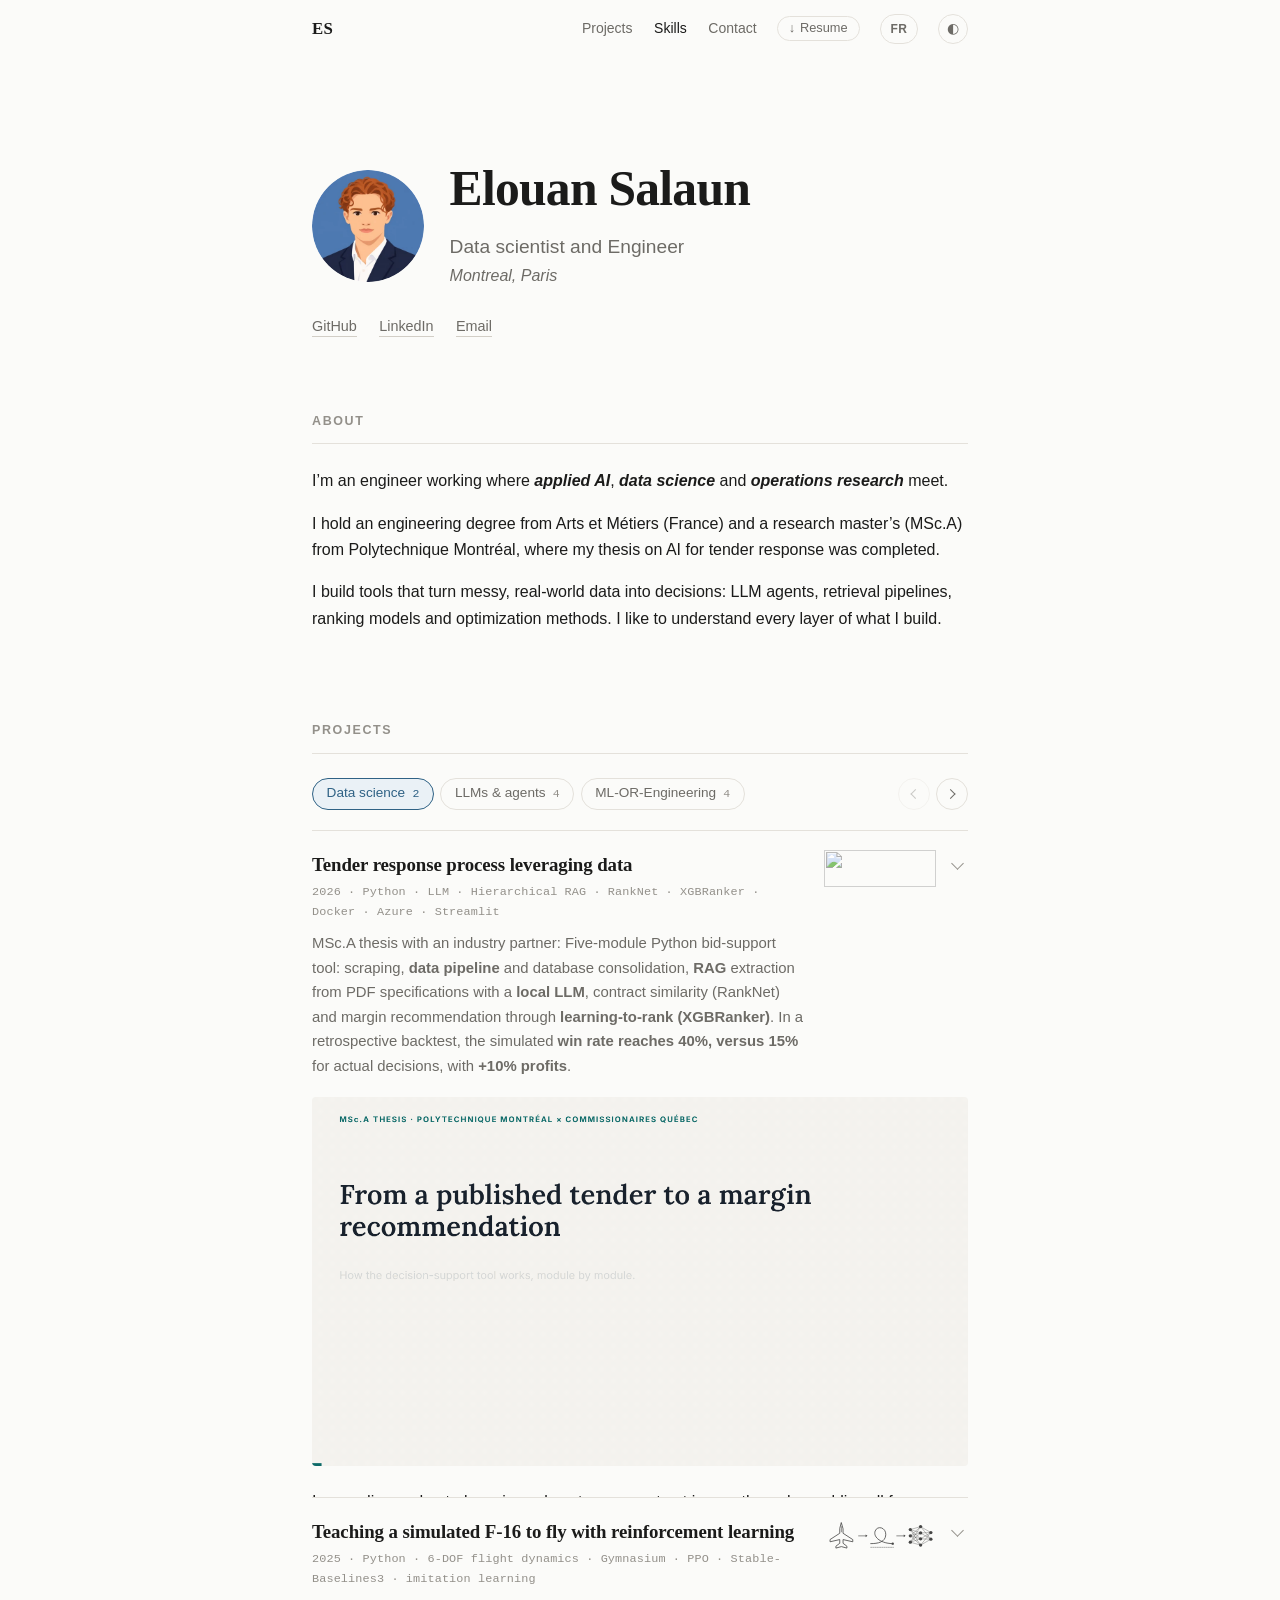
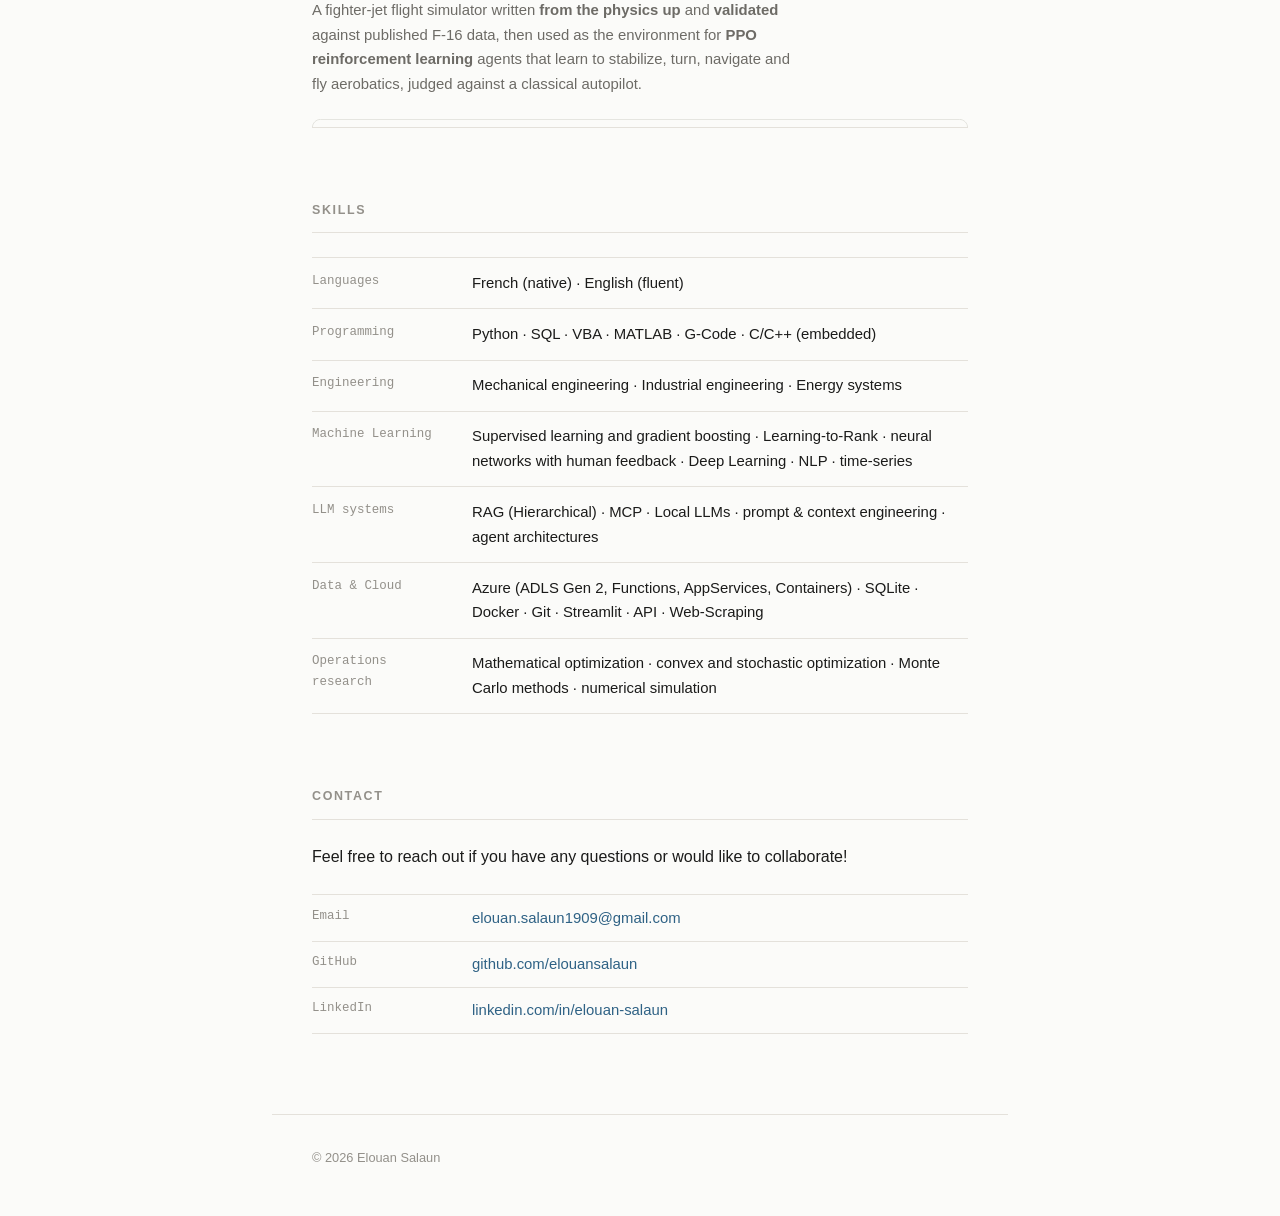
==== index.html @ fec5c511 "refix visual change" ====
<!DOCTYPE html>
<html lang="en">
<head>
<meta charset="UTF-8">
<meta name="viewport" content="width=device-width, initial-scale=1.0">
<title>Elouan Salaun — Portfolio</title>
<meta name="description" content="Portfolio of Elouan Salaun — data science, machine learning and applied research projects.">
<link rel="alternate" hreflang="en" href="./">
<link rel="alternate" hreflang="fr" href="fr/">

<link rel="icon" href="data:image/svg+xml,<svg xmlns='http://www.w3.org/2000/svg' viewBox='0 0 100 100'><rect width='100' height='100' rx='22' fill='%231b1b1a'/><text x='50' y='68' font-family='Georgia,serif' font-size='52' fill='%23fbfbfa' text-anchor='middle'>ES</text></svg>">

<link rel="preconnect" href="https://cdn.jsdelivr.net">
<link rel="stylesheet" href="https://cdn.jsdelivr.net/npm/katex@0.16.11/dist/katex.min.css" crossorigin="anonymous">
<link rel="stylesheet" href="assets/style.css?v=5">

<script>
  /* Runs before paint: avoids a flash of the wrong theme or of open panels. */
  document.documentElement.classList.add('js');
  try {
    var t = localStorage.getItem('theme');
    if (t) document.documentElement.setAttribute('data-theme', t);
  } catch (e) {}
</script>
</head>

<body>
<a class="skip" href="#main">Skip to content</a>

<header class="site-header">
  <nav class="nav" aria-label="Main">
    <a class="nav-home" href="#top">ES</a>
    <ul class="nav-links">
      <li><a href="#projects">Projects</a></li>
      <!-- <li><a href="#education">Education</a></li> -->
      <li><a href="#skills">Skills</a></li>
      <li><a href="#contact">Contact</a></li>
    </ul>
     <a class="cv-button" href="assets/CV_SALAUN_EN.pdf" download title="Download CV (PDF)">
      <span aria-hidden="true">↓</span> Resume
    </a> 
    <a class="lang-switch" href="fr/" hreflang="fr" lang="fr" title="Version française">FR</a>
    <button id="theme-toggle" class="theme-toggle" type="button" aria-label="Switch theme" title="Switch theme">
      <span aria-hidden="true">◐</span>
    </button>
  </nav>
</header>

<main id="main">

  <!-- ============================================================
       INTRO
       ============================================================ -->
  <section id="top" class="intro">
    <div class="intro-head">
      <img class="avatar" src="assets/img/memoji-320.webp" alt="" width="160" height="160" decoding="async">
      <div>
        <h1>Elouan Salaun</h1>
        <p class="tagline">Data scientist and Engineer</p>
        <p class="tagline" style="font-style: italic; font-size: 16px;">Montreal, Paris</p>
      </div>
    </div>
    <ul class="intro-links">
      <li><a href="https://github.com/elouansalaun">GitHub</a></li>
      <li><a href="https://www.linkedin.com/in/elouan-salaun">LinkedIn</a></li>
      <li><a href="mailto:elouan.salaun1909@gmail.com">Email</a></li>
      <!-- 
      <li><a href="assets/cv.pdf">CV</a></li> -->
    </ul>
  </section>

  <!-- ============================================================
       ABOUT
       ============================================================ -->
  <section id="about" class="section">
    <h2>About</h2>
    <p>I’m an engineer working where <b><i>applied AI</i></b>, <b><i>data science</i></b> and <b><i>operations research</i></b> meet. </p>
    <p>I hold an engineering degree from Arts et Métiers (France) and a research master’s (MSc.A) from Polytechnique Montréal, where my thesis on AI for tender response was completed.</p>
    <p>I build tools that turn messy, real-world data into decisions: LLM agents, retrieval pipelines, ranking models and optimization methods. I like to understand every layer of what I build. </p>
  </section>

  <!-- ============================================================
       PROJECTS  —  click a card to expand it
       ------------------------------------------------------------
       To add a project, copy one <article class="project"> block and
       change: the id, the button id, the aria-controls / aria-labelledby
       pair, and the content. Inside .panel-inner you can write anything:
       paragraphs, <figure> with images, inline SVG schemes, tables and
       LaTeX ( $$ ... $$ for display, \( ... \) inline ).
       ============================================================ -->
  <section id="projects" class="section">
    <h2>Projects</h2>
    <div class="cats">
      <div class="cat-bar">
        <div class="cat-tabs" role="tablist" aria-label="Project categories">
          <button class="cat-tab" id="cat-data-tab" type="button" role="tab" aria-selected="true" aria-controls="cat-data">Data science <span class="cat-count">2</span></button>
          <button class="cat-tab" id="cat-llm-tab" type="button" role="tab" aria-selected="false" aria-controls="cat-llm">LLMs &amp; agents <span class="cat-count">4</span></button>
          <button class="cat-tab" id="cat-eng-tab" type="button" role="tab" aria-selected="false" aria-controls="cat-eng">ML-OR-Engineering <span class="cat-count">4</span></button>
        </div>
        <button class="cat-arrow cat-prev" type="button" aria-label="Previous category"><span aria-hidden="true"></span></button>
        <button class="cat-arrow cat-next" type="button" aria-label="Next category"><span aria-hidden="true"></span></button>
      </div>

      <div class="cat-track">

        <!-- ==================== CATEGORY: DATA SCIENCE ==================== -->
        <div class="cat-slide" id="cat-data" role="tabpanel" aria-labelledby="cat-data-tab">
          <p class="cat-label">Data science</p>

          <!-- ---------- PROJECT 1 ---------- -->
          <article class="project" id="p-forecasting">
            <h3 class="project-heading">
              <button class="project-head" id="p-forecasting-btn" type="button"
                      aria-expanded="false" aria-controls="p-forecasting-panel">
                <span class="project-name">Tender response process leveraging data</span>
                <span class="project-meta">2026 · Python · LLM · Hierarchical RAG · RankNet · XGBRanker · Docker · Azure · Streamlit</span>
                <span class="project-summary">MSc.A thesis with an industry partner: Five-module Python bid-support tool: scraping, <b>data pipeline</b> and database consolidation, <b>RAG</b> extraction from PDF specifications with a <b>local LLM</b>, contract similarity (RankNet) and margin recommendation through <b>learning-to-rank (XGBRanker)</b>. In a retrospective backtest, the simulated <b>win rate reaches 40%, versus 15%</b> for actual decisions, with <b>+10% profits</b>.</span>
                <img class="project-icon" src="assets/img/icon_project_MSc.svg" alt="" aria-hidden="true">
                <span class="chevron" aria-hidden="true"></span>
              </button>
            </h3>

            <img class="project-preview" src="assets/img/MSc/thesis_schematic.gif" alt="Animated schematic of the thesis tender-response tool: the five modules — monitor, read, compare, price, show — around one shared database." width="1200" height="675" loading="lazy" decoding="async">

            <div class="panel" id="p-forecasting-panel" role="region" aria-labelledby="p-forecasting-btn">
              <div class="panel-inner">

                <div class="rk">

                  <div class="rk-top">
                    <p>In guarding and patrol services almost every contract is won through a public call
                    for tenders, yet bids were priced from memory while the market publishes nearly
                    everything needed to do better. For my MSc thesis at Polytechnique Montréal, with a
                    leading Québec security-services company, I designed, built and evaluated an
                    <strong>end-to-end decision-support tool</strong>: it finds the tender, reads its
                    100–200-page specification, retrieves comparable past contracts and recommends the
                    highest margin that still wins.</p>
                  </div>

                  <div class="rk-sec">
                    <span class="rk-eyebrow">01 — How it works</span>
                    <div class="rk-col">
                      <h4>Five modules around one shared database</h4>
                      <p>Every module reads from or writes to a single store covering January 2015 to
                      March 2026. The modules are chained, so an extraction error propagates into the
                      recommended price; each one is therefore validated on its own.</p>
                    </div>

                    <div class="rk-blocks">
                      <div class="rk-block">
                        <div class="rk-nb">01</div>
                        <div>
                          <h5>Monitor</h5>
                          <p>Scrape the Québec tendering system (SEAO) and link each new tender to its past versions with entity resolution, so renewals are spotted before they are announced.</p>
                        </div>
                      </div>
                      <div class="rk-block">
                        <div class="rk-nb">02</div>
                        <div>
                          <h5>Read</h5>
                          <p>Hierarchical RAG and a local LLM turn the specification PDF into structured requirements (uniforms, equipment, vehicles), then into dollar scores.</p>
                        </div>
                      </div>
                      <div class="rk-block">
                        <div class="rk-nb">03</div>
                        <div>
                          <h5>Compare</h5>
                          <p>A similarity score whose weights are learned from about 300 rankings made by a bid expert.</p>
                        </div>
                      </div>
                      <div class="rk-block">
                        <div class="rk-nb">04</div>
                        <div>
                          <h5>Price</h5>
                          <p>Rank a grid of candidate margins instead of regressing one, so the model optimises what the business cares about.</p>
                        </div>
                      </div>
                      <div class="rk-block">
                        <div class="rk-nb">05</div>
                        <div>
                          <h5>Show</h5>
                          <p>A Streamlit app for bid managers: opportunities, contract analysis, competitor profiles and the recommended margin.</p>
                        </div>
                      </div>
                    </div>

                    <figure>
                      <div class="rk-frame">
                        <svg viewBox="0 0 940 330" role="img" aria-label="A tender PDF is parsed by PyMuPDF into labelled structure, built into a tree of hierarchical chunks, retrieved with BM25 and a hierarchical filter, and passed with a JSON schema to the Ministral language model, whose JSON output is matched against a cost dictionary with spaCy to produce resource scores.">
                          <defs>
                            <marker id="tb-b" viewBox="0 0 10 10" refX="9" refY="5" markerWidth="7" markerHeight="7" orient="auto-start-reverse">
                              <path d="M0,0 L10,5 L0,10 z" fill="currentColor"/>
                            </marker>
                            <marker id="tb-bh" viewBox="0 0 10 10" refX="9" refY="5" markerWidth="7" markerHeight="7" orient="auto-start-reverse">
                              <path d="M0,0 L10,5 L0,10 z" fill="var(--hedge)"/>
                            </marker>
                          </defs>

                          <g font-family="IBM Plex Mono, monospace">
                            <rect x="10" y="86" width="150" height="60" rx="2" fill="none" stroke="currentColor" stroke-width="1.2" opacity=".9"/>
                            <text x="86" y="110" text-anchor="middle" fill="currentColor" font-size="11.5">tender PDF</text>
                            <text x="86" y="128" text-anchor="middle" fill="currentColor" font-size="10" opacity=".65">specs · clauses · addenda</text>

                            <rect x="170" y="86" width="175" height="60" rx="2" fill="none" stroke="currentColor" stroke-width="1.2"/>
                            <text x="258" y="110" text-anchor="middle" fill="currentColor" font-size="11.5">PyMuPDF parse</text>
                            <text x="258" y="128" text-anchor="middle" fill="currentColor" font-size="10" opacity=".65">headers · lists · paragraphs</text>
                          </g>

                          <!-- hierarchical chunk tree -->
                          <rect x="364" y="52" width="164" height="128" rx="3" fill="none" stroke="currentColor" stroke-width="1" stroke-dasharray="4 3" opacity=".55"/>
                          <text x="446" y="44" text-anchor="middle" font-family="Source Sans 3, sans-serif" font-size="11" fill="currentColor" opacity=".6">hierarchical chunks</text>
                          <g stroke="currentColor" stroke-width="1.1" opacity=".5" fill="none">
                            <path d="M446,84 L404,112"/><path d="M446,84 L488,112"/>
                            <path d="M404,124 L382,152"/><path d="M404,124 L426,152"/>
                            <path d="M488,124 L488,152"/>
                          </g>
                          <g fill="currentColor">
                            <rect x="424" y="72" width="44" height="12" rx="2" opacity=".8"/>
                            <rect x="384" y="112" width="40" height="12" rx="2" opacity=".6"/>
                            <rect x="468" y="112" width="40" height="12" rx="2" opacity=".6"/>
                            <rect x="366" y="152" width="32" height="12" rx="2" opacity=".38"/>
                            <rect x="410" y="152" width="32" height="12" rx="2" opacity=".38"/>
                            <rect x="472" y="152" width="32" height="12" rx="2" opacity=".38"/>
                          </g>

                          <g font-family="IBM Plex Mono, monospace">
                            <rect x="560" y="80" width="164" height="72" rx="2" fill="none" stroke="currentColor" stroke-width="1.5"/>
                            <text x="642" y="104" text-anchor="middle" fill="currentColor" font-size="11.5">BM25 retrieval</text>
                            <text x="642" y="122" text-anchor="middle" fill="currentColor" font-size="10" opacity=".65">sparse + security lexicon</text>
                            <text x="642" y="138" text-anchor="middle" fill="currentColor" font-size="10" opacity=".65">hierarchical filter</text>

                            <rect x="756" y="80" width="164" height="72" rx="2" fill="none" stroke="currentColor" stroke-width="2"/>
                            <text x="838" y="104" text-anchor="middle" fill="currentColor" font-size="11.5">Ministral-3-14B</text>
                            <text x="838" y="122" text-anchor="middle" fill="currentColor" font-size="10" opacity=".65">extraction rules</text>
                            <text x="838" y="138" text-anchor="middle" fill="currentColor" font-size="10" opacity=".65">+ JSON schema</text>
                          </g>

                          <g stroke="currentColor" stroke-width="1.4" fill="none" opacity=".6" marker-end="url(#tb-b)">
                            <line x1="160" y1="116" x2="170" y2="116"/>
                            <line x1="345" y1="116" x2="365" y2="116"/>
                            <line x1="528" y1="116" x2="556" y2="116"/>
                            <line x1="724" y1="116" x2="752" y2="116"/>
                          </g>
                          <text x="642" y="66" text-anchor="middle" font-family="Source Sans 3, sans-serif" font-size="10.5" fill="currentColor" opacity=".55">one query per attribute</text>

                          <!-- output row, right to left -->
                          <g font-family="IBM Plex Mono, monospace">
                            <rect x="756" y="212" width="164" height="64" rx="2" fill="none" stroke="var(--hedge)" stroke-width="1.5"/>
                            <text x="838" y="236" text-anchor="middle" fill="var(--hedge)" font-size="11.5">JSON record</text>
                            <text x="838" y="254" text-anchor="middle" fill="var(--hedge)" font-size="10" opacity=".85">uniforms · equipment</text>
                            <text x="838" y="268" text-anchor="middle" fill="var(--hedge)" font-size="10" opacity=".85">vehicles</text>

                            <rect x="504" y="212" width="196" height="64" rx="2" fill="none" stroke="var(--hedge)" stroke-width="1.2"/>
                            <text x="602" y="236" text-anchor="middle" fill="var(--hedge)" font-size="11.5">cost dictionary</text>
                            <text x="602" y="254" text-anchor="middle" fill="var(--hedge)" font-size="10" opacity=".85">spaCy exact / partial</text>
                            <text x="602" y="268" text-anchor="middle" fill="var(--hedge)" font-size="10" opacity=".85">entity matching</text>

                            <rect x="252" y="212" width="196" height="64" rx="2" fill="none" stroke="var(--hedge)" stroke-width="2.2"/>
                            <text x="350" y="240" text-anchor="middle" fill="var(--hedge)" font-size="12">resource scores</text>
                            <text x="350" y="260" text-anchor="middle" fill="var(--hedge)" font-size="10" opacity=".85">$ per category, per contract</text>
                          </g>
                          <g stroke="var(--hedge)" stroke-width="1.5" fill="none" marker-end="url(#tb-bh)">
                            <path d="M838,152 L838,208"/>
                            <line x1="752" y1="244" x2="704" y2="244"/>
                            <line x1="500" y1="244" x2="452" y2="244"/>
                          </g>
                          <text x="252" y="300" font-family="Source Sans 3, sans-serif" font-size="11" fill="currentColor" opacity=".55">→ becomes an input variable of modules 3 and 4</text>
                        </svg>
                      </div>
                      <figcaption><b>The extraction pipeline (module 2).</b> The document structure is kept when chunking, retrieval is sparse and domain-specific, and the LLM answers into a fixed JSON schema; a cost dictionary then turns the text into comparable numbers.</figcaption>
                    </figure>
                  </div>

                  <div class="rk-sec">
                    <span class="rk-eyebrow">02 — Skills</span>
                    <ul class="rk-plain">
                      <li><b>LLM and RAG.</b> Hierarchical retrieval over contract PDFs: PyMuPDF layout
                      parsing, section-aware chunking, BM25 with a security-domain vocabulary, and
                      schema-constrained JSON extraction by a <em>local</em> quantised LLM
                      (Ministral-3-14B), so confidential documents never leave the company.</li>
                      <li><b>Learning from human feedback.</b> A small neural network trained with a RankNet
                      pairwise loss on expert rankings to learn what "comparable contract" means.</li>
                      <li><b>Learning to Rank.</b> Pricing reframed as ranking candidate margins with
                      XGBRanker (pairwise objective, NDCG), which fits the asymmetric business loss and
                      small data better than regression.</li>
                      <li><b>NLP and entity resolution.</b> spaCy matching against a cost dictionary;
                      Levenshtein and SequenceMatcher to link contracts written differently every time.</li>
                      <li><b>Data engineering and deployment.</b> Selenium scraping, one shared database,
                      Streamlit, Docker on Azure (ADLS Gen2).</li>
                      <li><b>Applied research.</b> Design Research Methodology, process redesign in BPMN with
                      the partner's bid managers, leak-free chronological evaluation.</li>
                    </ul>
                  </div>

                  <div class="rk-sec">
                    <span class="rk-eyebrow">03 — Results</span>
                    <ul class="rk-plain">
                      <li><b>87% precision / 98% recall</b> for the RAG extraction, on 50 labelled contracts.</li>
                      <li><b>92% concordance</b> when linking 60 tenders of 2025 to their past contracts.</li>
                      <li><b>40% win rate against 15%</b> for the company's own pricing, and
                      <b>3.52 M$ against 2.17 M$</b> of projected gains (+62%), in chronological
                      leave-one-out on 54 tenders.</li>
                      <li>On a second run of 57 tenders, ranked <b>first on 59%</b> and in the
                      <b>top three on 83%</b>.</li>
                    </ul>

                    <figure>
                      <div class="rk-frame">
                        <svg viewBox="0 0 940 330" role="img" aria-label="Two bar panels over the same five models. On win rate, regression and the learning-to-rank model both reach 40 percent against 15 percent for the industry reference. On projected gains, the learning-to-rank model reaches 3.52 million dollars, well above the regression at 1.59 and the industry reference at 2.17.">
                          <g stroke="currentColor" opacity=".12" stroke-width="1">
                            <line x1="227.8" y1="56" x2="227.8" y2="292"/>
                            <line x1="285.6" y1="56" x2="285.6" y2="292"/>
                            <line x1="343.3" y1="56" x2="343.3" y2="292"/>
                            <line x1="401.1" y1="56" x2="401.1" y2="292"/>
                            <line x1="655.0" y1="56" x2="655.0" y2="292"/>
                            <line x1="730.0" y1="56" x2="730.0" y2="292"/>
                            <line x1="805.0" y1="56" x2="805.0" y2="292"/>
                          </g>
                          <line x1="170" y1="56" x2="170" y2="292" stroke="currentColor" opacity=".45" stroke-width="1.2"/>
                          <line x1="580" y1="56" x2="580" y2="292" stroke="currentColor" opacity=".45" stroke-width="1.2"/>

                          <g font-family="Source Sans 3, sans-serif" font-size="12" fill="currentColor" opacity=".7">
                            <text x="170" y="40">win rate</text>
                            <text x="580" y="40">projected gains, M$ over the test period</text>
                          </g>

                          <text x="150" y="77" text-anchor="end" font-family="Source Sans 3, sans-serif" font-size="12" fill="currentColor" font-weight="400">Industry reference</text>
                            <rect x="170" y="62" width="86.7" height="22" rx="2" fill="currentColor" opacity=".38"/>
                            <text x="264.7" y="77" font-family="IBM Plex Mono, monospace" font-size="11" fill="currentColor" opacity=".8">15%</text>
                            <rect x="580" y="62" width="162.8" height="22" rx="2" fill="currentColor" opacity=".38"/>
                            <text x="750.8" y="77" font-family="IBM Plex Mono, monospace" font-size="11" fill="currentColor" opacity=".8">2.17</text>
                            <text x="150" y="125" text-anchor="end" font-family="Source Sans 3, sans-serif" font-size="12" fill="currentColor" font-weight="400">Gates / Friedman</text>
                            <rect x="170" y="110" width="98.2" height="22" rx="2" fill="currentColor" opacity=".38"/>
                            <text x="276.2" y="125" font-family="IBM Plex Mono, monospace" font-size="11" fill="currentColor" opacity=".8">17%</text>
                            <rect x="580" y="110" width="54.0" height="22" rx="2" fill="currentColor" opacity=".38"/>
                            <text x="642.0" y="125" font-family="IBM Plex Mono, monospace" font-size="11" fill="currentColor" opacity=".8">0.72</text>
                            <text x="150" y="173" text-anchor="end" font-family="Source Sans 3, sans-serif" font-size="12" fill="currentColor" font-weight="400">Means</text>
                            <rect x="170" y="158" width="144.4" height="22" rx="2" fill="currentColor" opacity=".38"/>
                            <text x="322.4" y="173" font-family="IBM Plex Mono, monospace" font-size="11" fill="currentColor" opacity=".8">25%</text>
                            <rect x="580" y="158" width="112.5" height="22" rx="2" fill="currentColor" opacity=".38"/>
                            <text x="700.5" y="173" font-family="IBM Plex Mono, monospace" font-size="11" fill="currentColor" opacity=".8">1.50</text>
                            <text x="150" y="221" text-anchor="end" font-family="Source Sans 3, sans-serif" font-size="12" fill="currentColor" font-weight="400">Regression</text>
                            <rect x="170" y="206" width="231.1" height="22" rx="2" fill="currentColor" opacity=".38"/>
                            <text x="409.1" y="221" font-family="IBM Plex Mono, monospace" font-size="11" fill="currentColor" opacity=".8">40%</text>
                            <rect x="580" y="206" width="119.2" height="22" rx="2" fill="currentColor" opacity=".38"/>
                            <text x="707.2" y="221" font-family="IBM Plex Mono, monospace" font-size="11" fill="currentColor" opacity=".8">1.59</text>
                            <text x="150" y="269" text-anchor="end" font-family="Source Sans 3, sans-serif" font-size="12" fill="currentColor" font-weight="600">LTR (this work)</text>
                            <rect x="170" y="254" width="231.1" height="22" rx="2" fill="var(--hedge)" opacity="1"/>
                            <text x="409.1" y="269" font-family="IBM Plex Mono, monospace" font-size="11" fill="currentColor" opacity=".8">40%</text>
                            <rect x="580" y="254" width="264.0" height="22" rx="2" fill="var(--hedge)" opacity="1"/>
                            <text x="852.0" y="269" font-family="IBM Plex Mono, monospace" font-size="11" fill="currentColor" opacity=".8">3.52</text>

                          <g font-family="IBM Plex Mono, monospace" font-size="10.5" fill="currentColor" opacity=".6">
                            <text x="170.0" y="308" text-anchor="middle">0%</text>
                            <text x="227.8" y="308" text-anchor="middle">10%</text>
                            <text x="285.6" y="308" text-anchor="middle">20%</text>
                            <text x="343.3" y="308" text-anchor="middle">30%</text>
                            <text x="401.1" y="308" text-anchor="middle">40%</text>
                            <text x="580.0" y="308" text-anchor="middle">0</text>
                            <text x="655.0" y="308" text-anchor="middle">1</text>
                            <text x="730.0" y="308" text-anchor="middle">2</text>
                            <text x="805.0" y="308" text-anchor="middle">3</text>
                          </g>
                        </svg>
                      </div>
                      <figcaption><b>Same win rate, twice the money.</b> Regression wins as often as the ranking model, but minimising error pushes every bid down; ranking keeps the margin.</figcaption>
                    </figure>

                    <div class="rk-shots">
                      <figure>
                        <div class="rk-frame rk-frame--img">
                          <img src="assets/img/MSc/Page1_MSC.svg" alt="Monitoring view of the Streamlit application: a table of ongoing SEAO tender publications with buyer, closing date, region, duration, last awarded amount and incumbent competitor, a selected notice with a button to launch its analysis, and below it a table of upcoming renewals filtered by a horizon slider." width="1558" height="1449" loading="lazy" decoding="async">
                        </div>
                        <figcaption><b>Monitoring.</b> Ongoing tenders and upcoming renewals; one click opens the analysis.</figcaption>
                      </figure>
                      <figure>
                        <div class="rk-frame rk-frame--img">
                          <img src="assets/img/MSc/Page2_MSC.svg" alt="Contract view of the Streamlit application, in three panels: matching past contracts with the bid analysis of every submitter and their margins, the ten most similar contracts retrieved by the similarity module, and a general analysis with market margin charts, competitor profiling by participation and win rate, and the recommended margin." width="1948" height="2154" loading="lazy" decoding="async">
                        </div>
                        <figcaption><b>Contract analysis.</b> Past versions, similar contracts and the market view that ends on a recommended margin.</figcaption>
                      </figure>
                    </div>
                  </div>

                  <p class="rk-foot">Conference paper (accepted): E. Salaun, M. Belmouadden, R. Pellerin, A. Neumann,
                  C. Vasseur, "Leveraging artificial intelligence and strategic data for tender response
                  processes", CENTERIS 2026. Polytechnique
                  Montréal and CIRRELT, with Commissionnaires du Québec; funded by Mitacs. Results are
                  retrospective on a small dataset, and every recommendation is reviewed by an expert. The
                  contract data is confidential; figures are redrawn for this page.</p>

                </div>

                <p class="project-links">
                  <a href="https://github.com/elouansalaun/MSc.A_Integrating_AI_to_tender_response_process">Thesis summary and full thesis ↗</a>
                </p>

              </div>
            </div>
          </article>

          <!-- ---------- PROJECT: JET FIGHTER ---------- -->
          <article class="project" id="p-jetfighter">
            <h3 class="project-heading">
              <button class="project-head" id="p-jetfighter-btn" type="button"
                      aria-expanded="false" aria-controls="p-jetfighter-panel">
                <span class="project-name">Teaching a simulated F-16 to fly with reinforcement learning</span>
                <span class="project-meta">2025 · Python · 6-DOF flight dynamics · Gymnasium · PPO · Stable-Baselines3 · imitation learning</span>
                <span class="project-summary">A fighter-jet flight simulator written <b>from the physics up</b> and <b>validated</b> against published F-16 data, then used as the environment for <b>PPO reinforcement learning</b> agents that learn to stabilize, turn, navigate and fly aerobatics, judged against a classical autopilot.</span>
                <img class="project-icon" src="assets/img/icon_project_jet.svg" alt="" aria-hidden="true">
                <span class="chevron" aria-hidden="true"></span>
              </button>
            </h3>

            <div class="panel" id="p-jetfighter-panel" role="region" aria-labelledby="p-jetfighter-btn">
              <div class="panel-inner">

                <div class="rk">

                  <img class="rk-resume" src="assets/img/JetFighter/resume_jetfighter-sim-rl.svg" alt="Summary of the jet fighter project" width="800" height="600" loading="lazy" decoding="async">

                  <div class="rk-top">
                    <p>Can an agent that learns by trial and error fly a fighter jet as well as a
                    hand-tuned autopilot? An agent trained on wrong physics learns to exploit the bugs, so
                    the project is split in two: <a href="https://github.com/elouansalaun/jetfighter-sim">jetfighter-sim</a>,
                    an F-16 flight simulator written from the physics up and validated against published
                    data, and <a href="https://github.com/elouansalaun/jetfighter-rl">jetfighter-rl</a>,
                    which turns it into a reinforcement-learning environment and trains agents on a
                    curriculum of manoeuvres, each judged against the classical autopilot.</p>
                  </div>

                  <div class="rk-sec">
                    <span class="rk-eyebrow">01 — How it works</span>
                    <div class="rk-col">
                      <h4>A curriculum, from easy to realistic</h4>
                      <p>The agent first flies through the fly-by-wire (it commands g, roll rate and
                      throttle) on a fast simplified aircraft, then on the full rigid-body model, and
                      finally moves the control surfaces itself. Each task defines its own observations,
                      reward terms and success criterion.</p>
                    </div>

                    <div class="rk-tablewrap">
                      <table class="rk-prose">
                        <thead>
                          <tr><th>Task</th><th>Success criterion</th></tr>
                        </thead>
                        <tbody>
                          <tr><td>Recover wings-level from an unusual attitude</td><td>level within 10 s</td></tr>
                          <tr><td>Reach a heading, altitude and speed</td><td>within 30 m / 3° / 5 m/s, limited overshoot</td></tr>
                          <tr><td>Turn at the best sustainable rate</td><td>≥ 90% of optimal, no energy loss</td></tr>
                          <tr><td>Fly through 4 random 3D waypoints</td><td>all 4 captured</td></tr>
                          <tr><td>Loop, roll, Immelmann, Split-S</td><td>figure completed, right exit heading</td></tr>
                        </tbody>
                      </table>
                    </div>
                  </div>

                  <div class="rk-sec">
                    <span class="rk-eyebrow">02 — Skills</span>
                    <ul class="rk-plain">
                      <li><b>Reinforcement learning.</b> PPO (Stable-Baselines3, PyTorch) on a custom
                      Gymnasium environment, with curriculum learning and reward shaping from named,
                      separately logged terms.</li>
                      <li><b>Imitation learning.</b> Behaviour cloning with DART noise and a critic
                      warm-up, needed where pure RL never finds a 20-second manoeuvre such as a loop.</li>
                      <li><b>Transfer learning.</b> Policies trained on the simplified aircraft are copied
                      into the full model and fine-tuned (20% → 100% success).</li>
                      <li><b>Environment design.</b> Observations without discontinuities (gravity
                      direction instead of Euler angles), a neutral action that holds the flight path, and
                      three clocks per step (100 Hz physics, 50 Hz fly-by-wire, 10 Hz agent).</li>
                      <li><b>Simulation and control.</b> 6-DOF rigid body on NASA wind-tunnel data,
                      quaternions and RK4, gain-scheduled fly-by-wire, cascaded autopilot, LQR; 596
                      tests against analytic solutions and published F-16 figures.</li>
                    </ul>
                  </div>

                  <div class="rk-sec">
                    <span class="rk-eyebrow">03 — Results</span>
                    <ul class="rk-plain">
                      <li>Through the fly-by-wire, agents <b>match or beat the autopilot on all 5 tasks</b>,
                      by up to 61% in return, with 90–100% success; a 4-waypoint course is flown in
                      <b>79 s against 135 s</b>.</li>
                      <li>Aerobatics learned by imitation then PPO: <b>100% success</b>, slightly better
                      than the scripted pilot it learned from.</li>
                      <li>Without the fly-by-wire, moving the raw control surfaces: 90–100% success with
                      no envelope violation, at 72–84% of the fly-by-wire agents' return.</li>
                    </ul>

                    <figure>
                      <div class="rk-frame rk-frame--img">
                        <img src="assets/img/JetFighter/agents_vs_reference.png" alt="Horizontal bar chart of agent return relative to the reference policy for five tasks and three agent types. Hierarchical 3-DOF: 117, 142, 106, 124 and 101 percent. Hierarchical 6-DOF: 116, 135, 161 and 118 percent, no valid aerobatics result. Direct surfaces 6-DOF: 99, 98, 136, 98 and 100 percent." width="1002" height="562" loading="lazy" decoding="async">
                      </div>
                      <figcaption><b>Return relative to the reference, one seed per agent.</b> 100% means
                      matching the autopilot or scripted pilot on the same evaluation episodes. The 6-DOF
                      hierarchical aerobatics agent was trained before a reward hack was fixed and is left out.</figcaption>
                    </figure>

                    <div class="rk-shots">
                      <figure>
                        <div class="rk-frame rk-frame--img">
                          <img src="assets/img/JetFighter/waypoints_agent_vs_autopilot.png" alt="Ground track and altitude profile of a four-waypoint course flown by the PPO agent and the autopilot: the tracks nearly overlap, but the agent reaches the last waypoint in 79 seconds against 135 for the autopilot." width="1442" height="540" loading="lazy" decoding="async">
                        </div>
                        <figcaption><b>Same course, same aircraft.</b> The agent anticipates each turn and
                        trades altitude freely; the autopilot flies to one waypoint at a time.</figcaption>
                      </figure>
                      <figure>
                        <div class="rk-frame rk-frame--img">
                          <img src="assets/img/JetFighter/aerobatics_imitation.png" alt="Side views of four aerobatic figures, loop, aileron roll, Immelmann and Split-S, each flown by the cloned neural policy and by the scripted pilot, with the two trajectories almost superimposed and all eight marked successful." width="1662" height="408" loading="lazy" decoding="async">
                        </div>
                        <figcaption><b>A network that was never rewarded, flying aerobatics.</b> Loop, roll,
                        Immelmann and Split-S by the cloned policy against the scripted pilot it learned from.</figcaption>
                      </figure>
                    </div>

                    <div class="rk-note rk-warn">
                      <span class="rk-eyebrow">Five reward hacks, none visible on the learning curves</span>
                      <p>Replaying the flights showed agents turning 2.5× faster than the optimum in a
                      descending spiral that lost 3 km, faking a loop with a 6-second wiggle, or crashing
                      early to stop paying costs. Each was closed by a reward fix, which is why the flights
                      were checked visually, not only on the metrics.</p>
                    </div>
                  </div>

                  <p class="rk-foot">Personal project. Results are the best evaluated model of each
                  experiment on a single seed; more seeds are the obvious next step.</p>

                </div>

                <p class="project-links">
                  <a href="https://github.com/elouansalaun/jetfighter-sim">Simulator repository ↗</a>
                  <a href="https://github.com/elouansalaun/jetfighter-rl">RL repository ↗</a>
                </p>

              </div>
            </div>
          </article>
        </div>

        <!-- ==================== CATEGORY: LLMS &AMP; AGENTS ==================== -->
        <div class="cat-slide" id="cat-llm" role="tabpanel" aria-labelledby="cat-llm-tab">
          <p class="cat-label">LLMs &amp; agents</p>

          <!-- ---------- PROJECT: FROM NEURON TO AGI ---------- -->
          <article class="project" id="p-neuron-agi">
            <h3 class="project-heading">
              <button class="project-head" id="p-neuron-agi-btn" type="button"
                      aria-expanded="false" aria-controls="p-neuron-agi-panel">
                <span class="project-name">From Neuron to AGI: deep learning, LLMs and agents built from scratch</span>
                <span class="project-meta">2026 · Python · NumPy · PyTorch · Transformers · LoRA · DPO · GRPO · PPO · RAG · MCP</span>
                <span class="project-summary">Rebuilt AI from the perceptron to LLM agents in 27 hand-coded modules checked against <b>PyTorch</b> and <b>Hugging Face</b> (GPT, LoRA, PPO, DPO, GRPO, RAG). All on a laptop.</span>
                <img class="project-icon" src="assets/img/icon_project_neuron_agi.svg" alt="" aria-hidden="true">
                <span class="chevron" aria-hidden="true"></span>
              </button>
            </h3>

            <img class="project-preview" src="assets/img/NeuronAGI/from_neuron_to_agi_overview.gif" alt="Animated overview of the From Neuron to AGI project: from a single neuron to deep learning, GPT, reinforcement learning and agents." width="1200" height="675" loading="lazy" decoding="async">

            <div class="panel" id="p-neuron-agi-panel" role="region" aria-labelledby="p-neuron-agi-btn">
              <div class="panel-inner">

                <div class="rk">

                  <div class="rk-top">
                    <p>The same few principles (a weighted sum, the chain rule, attention, a loss, a
                    feedback loop) are enough to go from the first artificial neuron to today's language-model
                    agents. This project proves it by <strong>building every step by hand</strong>, in 27
                    notebooks that each add one idea, implement it, check it against a reference library and
                    only then use the library. Everything runs on a MacBook Air M5, and every notebook is
                    saved with its outputs, so it can be read on GitHub without running anything.</p>

                    <div class="rk-facts">
                      <div class="rk-fact"><b>1.93</b><span>TinyStories loss of an 18M-parameter GPT trained in 14 min, against 2.63 for GPT-2</span></div>
                      <div class="rk-fact"><b>3.2 → 91.5%</b><span>3-digit × 2-digit multiplication, same tiny Transformer, without and with a chain of thought</span></div>
                      <div class="rk-fact"><b>4 → 6 of 8</b><span>bugs fixed by a coding agent once the harness runs the tests instead of trusting the model</span></div>
                    </div>
                  </div>

                  <div class="rk-sec">
                    <span class="rk-eyebrow">01 — How it works</span>
                    <div class="rk-col">
                      <h4>Build it, check it, then use the library</h4>
                      <p>Backpropagation is derived by hand before an autograd engine is written; that engine
                      is checked against PyTorch before PyTorch is used. Attention comes before
                      <code>nn.MultiheadAttention</code>, a GPT before Hugging Face's, LoRA before
                      <code>peft</code>, PPO before any RL library, an agent loop before any framework and an
                      MCP server before the official SDK. Later modules import earlier ones: the coding agent
                      of module 24 runs on the agent loop of 22, which reuses the chat template of 19, which
                      fine-tunes the GPT of 14.</p>
                    </div>

                    <div class="rk-blocks">
                      <div class="rk-block">
                        <div class="rk-nb">00 – 07</div>
                        <div>
                          <h5>How networks learn</h5>
                          <p>A numerical gradient checker, the perceptron and why XOR defeats it, softmax regression on MNIST in pure NumPy, a hand-derived MLP, a scalar then tensor autograd engine, optimisers from SGD to AdamW, and a small ResNet on CIFAR-10.</p>
                        </div>
                      </div>
                      <div class="rk-block">
                        <div class="rk-nb">08 – 16</div>
                        <div>
                          <h5>Language and Transformers</h5>
                          <p>n-grams and perplexity, word2vec, LSTMs, attention, a BPE tokenizer compared with GPT-2's, a Transformer up to RoPE, a GPT that loads OpenAI's GPT-2 weights, a scaling sweep, a KV cache, mixture of experts, and a small ViT and CLIP.</p>
                        </div>
                      </div>
                      <div class="rk-block">
                        <div class="rk-nb">17 – 21</div>
                        <div>
                          <h5>Reinforcement learning and post-training</h5>
                          <p>Q-learning, DQN, REINFORCE and PPO up to LunarLander; then GPT-2 fine-tuned into a chatbot (fully and with LoRA), a reward model, best-of-N and DPO, and GRPO with verifiable rewards on arithmetic.</p>
                        </div>
                      </div>
                      <div class="rk-block">
                        <div class="rk-nb">22 – 26</div>
                        <div>
                          <h5>Agents and the road to AGI</h5>
                          <p>A tool-using agent loop with no framework, BM25 and embedding retrieval over the project's own notebooks, a coding agent and MCP from scratch, an evaluation harness, a sycophancy test, a sparse autoencoder, and measured open problems (continual learning, ARC).</p>
                        </div>
                      </div>
                    </div>
                  </div>

                  <div class="rk-sec">
                    <span class="rk-eyebrow">02 — Skills</span>
                    <ul class="rk-plain">
                      <li><b>Deep-learning fundamentals.</b> Backpropagation, initialisation, normalisation,
                      residual connections and optimisers implemented by hand and verified with a gradient
                      checker.</li>
                      <li><b>Transformers and LLMs.</b> A GPT written from scratch that reproduces Hugging
                      Face's GPT-2 logits, plus scaling laws, mixed precision, a KV cache and
                      FlashAttention's online softmax.</li>
                      <li><b>Post-training.</b> SFT, LoRA, reward models, DPO and GRPO, on models small enough
                      to train on a laptop.</li>
                      <li><b>Reinforcement learning.</b> Value iteration, DQN, REINFORCE, GAE and PPO, with the
                      ablations that show why each ingredient is there.</li>
                      <li><b>LLM agents.</b> Function calling, RAG, long-term memory, a coding agent and an
                      MCP client and server, on a 4B-parameter open model (Qwen3-4B).</li>
                      <li><b>Evaluation and interpretability.</b> A benchmark harness with confidence intervals,
                      reward-hacking and sycophancy tests, and a sparse autoencoder on our own GPT.</li>
                    </ul>
                  </div>

                  <div class="rk-sec">
                    <span class="rk-eyebrow">03 — Results</span>
                    <div class="rk-col">
                      <p>Every number is measured in the notebooks, on a laptop. The notebooks also report
                      what did not work, and why: DQN without a target network, PPO without clipping, GRPO at
                      too high a learning rate, agents that claim fixes they never made.</p>
                    </div>

                    <div class="rk-shots">
                      <figure>
                        <div class="rk-frame rk-frame--img">
                          <img src="assets/img/NeuronAGI/scaling_tinystories.png" alt="Log-log plot of validation loss against training compute for six GPT sizes from 0.61M to 7.97M parameters on TinyStories; the curves form a frontier fitted by a dashed line, loss proportional to compute to the power minus 0.175." width="718" height="472" loading="lazy" decoding="async">
                        </div>
                        <figcaption><b>Module 15, a scaling law on a laptop.</b> Six GPT sizes trained on
                        TinyStories; the compute-optimal frontier is a power law, L ∝ C<sup>−0.175</sup>, as in
                        Kaplan et al.</figcaption>
                      </figure>
                      <figure>
                        <div class="rk-frame rk-frame--img">
                          <img src="assets/img/NeuronAGI/ppo_vs_no_clip.png" alt="Two panels on CartPole over 100,000 environment steps. Left, return: PPO runs climb to 500 and stay there, while runs without clipping repeatedly collapse. Right, KL divergence per iteration on a log scale: PPO stays around 0.005, unclipped runs reach 0.1 to 1." width="1169" height="354" loading="lazy" decoding="async">
                        </div>
                        <figcaption><b>Module 18, why PPO clips.</b> CartPole, 10 epochs per batch: without
                        clipping, each update moves the policy one to two orders of magnitude further and the
                        return collapses again and again.</figcaption>
                      </figure>
                    </div>

                    <div class="rk-tablewrap">
                      <table>
                        <caption>Selected results. Each pair is the same model, with and without one idea.</caption>
                        <thead>
                          <tr><th>Module</th><th>Without</th><th>With</th></tr>
                        </thead>
                        <tbody>
                          <tr><td>19 · LoRA on 1.9% of the parameters</td><td>full fine-tuning, loss 2.077</td><td>loss 2.086</td></tr>
                          <tr><td>21 · Chain of thought, tiny Transformer</td><td class="rk-bad">3.2%</td><td class="rk-good">91.5%</td></tr>
                          <tr><td>22 · Tools for a 4B model</td><td class="rk-bad">1 of 8</td><td class="rk-good">7 of 8</td></tr>
                          <tr><td>23 · RAG over the project's notebooks</td><td class="rk-bad">1 of 16</td><td class="rk-good">15 of 16</td></tr>
                          <tr><td>24 · Harness that runs the tests</td><td>4 of 8 bugs</td><td class="rk-good">6 of 8 bugs</td></tr>
                        </tbody>
                      </table>
                    </div>

                    <ul class="rk-plain">
                      <li><b>PPO from scratch</b> lands LunarLander in 96% of new episodes.</li>
                      <li><b>Interpretability.</b> A sparse autoencoder finds a "dog" feature in our TinyStories
                      GPT; adding it while generating puts a dog in every story.</li>
                      <li><b>Main takeaway:</b> on the agent side, every gain came from the loop around the same
                      model (tools, retrieval, a harness that checks), not from a bigger one.</li>
                    </ul>
                  </div>

                  <p class="rk-foot">Personal project. The models are scaled down to fit a laptop: a full
                  GPT-2 (124M) reproduction would take more than a month on it, as module 14 measures. MIT
                  licence; datasets and pretrained models keep their own licences.</p>

                </div>

                <p class="project-links">
                  <a href="https://github.com/elouansalaun/from_neuron_to_AGI">Repository ↗</a>
                </p>

              </div>
            </div>
          </article>

          <!-- ---------- PROJECT: LLM RTS ---------- -->
          <article class="project" id="p-llm-rts">
            <h3 class="project-heading">
              <button class="project-head" id="p-llm-rts-btn" type="button"
                      aria-expanded="false" aria-controls="p-llm-rts-panel">
                <span class="project-name">A local LLM plays a real-time strategy game with agents and knowledge base</span>
                <span class="project-meta">2026 · TypeScript · Node.js · Qwen 3.5 9B · LM Studio · JSON Schema · RAG · Vitest</span>
                <span class="project-summary">A small <b>LLM</b> running on a laptop plays OpenFront against the game's own AI: it reads the game as a <b>graph</b>, draws on a tested <b>knowledge base</b>, <b>plans as a strategist and orders as a commander</b>, while the code enforces the plan. It won a full match with 80.9% of the land.</span>
                <img class="project-icon" src="assets/img/icon_project_rts.svg" alt="" aria-hidden="true">
                <span class="chevron" aria-hidden="true"></span>
              </button>
            </h3>

            <img class="project-preview" src="assets/img/LLMRTS/llm_rts_explained.gif" alt="Animated explanation of the LLM RTS project: a local LLM strategist and commander driving a real-time strategy game, with troop rules enforced by code." width="1200" height="675" loading="lazy" decoding="async">

            <div class="panel" id="p-llm-rts-panel" role="region" aria-labelledby="p-llm-rts-btn">
              <div class="panel-inner">

                <div class="rk">

                  <div class="rk-top">
                    <p>Can a <strong>9-billion-parameter model running locally</strong> (Qwen 3.5 9B in LM
                    Studio, on a MacBook Air) play a real-time strategy game well? Not by looking at
                    328,000 map tiles. This agent reduces <a href="https://github.com/openfrontio/OpenFrontIO">OpenFront</a>
                    to a graph of about 30 players, gives the model a short situation text and a menu of
                    legal options, and splits it into two roles: a <strong>strategist</strong> that plans and
                    a <strong>commander</strong> that gives orders. The code enforces the plan between calls.</p>
                  </div>

                  <div class="rk-sec">
                    <span class="rk-eyebrow">01 — How it works</span>
                    <div class="rk-col">
                      <h4>The LLM chooses what, the code chooses where</h4>
                      <p>The unmodified OpenFront engine runs headless in the same process, and game time
                      pauses while the model thinks. Each change becomes a sentence ("Queensland started
                      attacking you with 46,040 troops"). The strategist, called every 20 s or on major
                      events, gets the core rules plus the 6 most relevant of 37 knowledge sections and
                      writes a plan: priorities, a focus, the troop reserve to keep and the size of expansion
                      waves. The commander, called only when something changes, turns it into at most two
                      orders as JSON. The schema is rebuilt every turn and its enum is the current list of
                      legal option ids, so an invalid order cannot be written.</p>
                    </div>

      <pre class="rk-code"><code><span class="c">// a real commander turn from the winning match, at 3:15</span>
{
  "reason": "Carolinian Republic eliminated; attack Carolinian
             Commonwealth to secure west, then build city for
             growth. Keep 35% reserve (682,942 troops) ...",
  "actions": [
    { "id": "attack_carolinian_commonwealth", "troops_percent": 30 },
    { "id": "build_city", "troops_percent": 0 }
  ]
}</code></pre>
                  </div>

                  <div class="rk-sec">
                    <span class="rk-eyebrow">02 — Skills</span>
                    <ul class="rk-plain">
                      <li><b>LLM agent design.</b> A planner/executor split, event-driven calls, and a
                      self-check that sends a rule-breaking answer back once with the numbers.</li>
                      <li><b>Structured output.</b> A JSON schema whose enum is the menu of legal options,
                      with <code>maxLength</code> on every text field so an answer can never be cut off
                      mid-JSON.</li>
                      <li><b>Retrieval without embeddings.</b> 37 tagged knowledge sections; the situation
                      picks 6, deterministically, and every factual section is checked against the real
                      engine by a test.</li>
                      <li><b>State abstraction.</b> 328,000 tiles → a graph of ~30 players (borders, attacks,
                      alliances) → a short text a 9B model can reason about.</li>
                      <li><b>Integrating a large codebase.</b> The OpenFront engine at a pinned commit,
                      fetched with a sparse checkout (7 MB instead of 1.3 GB).</li>
                      <li><b>Evaluation and reproducibility.</b> Scripted baselines on the same seed, offline
                      reproductions of failures without the LLM, every prompt and answer logged to
                      <code>turns.jsonl</code>, and 39 Vitest tests, including a full match with a mock LLM
                      that runs a 30-minute game in seconds.</li>
                    </ul>
                  </div>

                  <div class="rk-sec">
                    <span class="rk-eyebrow">03 — Results</span>
                    <div class="rk-col">
                      <p>On the Australia map against 7 AI nations and 20 tribes (Easy, seed
                      <code>australia-1</code>), <strong>the LLM won outright after 8 min 49 s with 80.9% of
                      the land</strong>, ranked first from the first minute. 130 LLM calls (29 strategist,
                      101 commander), 0 errors, 8.0 s mean latency, no cloud API.</p>
                    </div>

                    <div class="rk-shots">
                      <figure>
                        <div class="rk-frame rk-frame--img">
                          <img src="assets/img/LLMRTS/map-03min.png" alt="Map of Australia at minute 3: the LLM in gold holds a wide band across the centre; around it, nations in red, green, blue, cyan, pink, purple and brown, and grey tribes left in the gaps." width="1000" height="750" loading="lazy" decoding="async">
                        </div>
                        <figcaption><b>Minute 3, 37.8% of the land.</b> The LLM (gold) spawned in the central
                        plains as the knowledge base advises, ate the tribes around it and allied with its
                        neighbours.</figcaption>
                      </figure>
                      <figure>
                        <div class="rk-frame rk-frame--img">
                          <img src="assets/img/LLMRTS/final.png" alt="Final map of Australia: gold covers almost the whole continent and Tasmania; only a red nation in the west and a green one in the south-west remain. White squares mark buildings." width="1000" height="750" loading="lazy" decoding="async">
                        </div>
                        <figcaption><b>8:49, 80.9%, the game declares the LLM the winner.</b> Once its
                        alliances expired, Victoria and New South Wales fell, then Queensland.</figcaption>
                      </figure>
                    </div>

                    <div class="rk-tablewrap">
                      <table>
                        <caption>Iterating from the logs, on the same seed. Each failure was diagnosed by
                        reading <code>turns.jsonl</code> and fixed in the interface or the code.</caption>
                        <thead>
                          <tr><th>Version</th><th>Setting</th><th>Result</th></tr>
                        </thead>
                        <tbody>
                          <tr><td>Scripted players, no LLM</td><td>Medium</td><td class="rk-bad">peak 5.8%, eliminated 6:21</td></tr>
                          <tr><td>Strategist + commander, the LLM controls every troop</td><td>Medium</td><td class="rk-bad">peak 10.2%, eliminated 3:50</td></tr>
                          <tr><td>Same model, the code enforces reserve and waves</td><td>Medium, 3 min</td><td>24.1%, rank 1 of 11</td></tr>
                          <tr class="rk-hero"><td>Same agent, full game</td><td>Easy</td><td class="rk-good">won at 8:49, 80.9%</td></tr>
                        </tbody>
                      </table>
                    </div>

                    <ul class="rk-plain">
                      <li><b>"Send troops to defend."</b> The model kept attacking a stronger nation "to
                      defend", draining its army from 111,000 to 27,000. In OpenFront, troops kept at home
                      <em>are</em> the defence: a core rule now says so, and each attack option shows the
                      strength comparison next to its id.</li>
                      <li><b>Faster is not more reactive.</b> A 1 s cadence repeated "expand 30%" and drained
                      the army in 10 s; a script with no LLM reproduced it. A troop budget per 5 s and a
                      reserve chosen by the plan took the same cadence from eliminated to first place.</li>
                      <li><b>Main takeaway:</b> most of the improvement came from the interface (wording,
                      menu, schema, troop rules), not from the model.</li>
                    </ul>
                  </div>

                  <p class="rk-foot">Personal project. Limits: the winning match was on Easy and on a single
                  seed; multi-seed runs and ablations (knowledge base off, troop rules off) are the next
                  step. AGPL-3.0; independent of OpenFront.</p>

                </div>

                <p class="project-links">
                  <a href="https://github.com/elouansalaun/LLM_RTS2">Repository ↗</a>
                </p>

              </div>
            </div>
          </article>

          <!-- ---------- PROJECT: LIDAR AGENT ---------- -->
          <article class="project" id="p-lidar-agent">
            <h3 class="project-heading">
              <button class="project-head" id="p-lidar-agent-btn" type="button"
                      aria-expanded="false" aria-controls="p-lidar-agent-panel">
                <span class="project-name">LiDAR AI agent: asking a point cloud in plain English</span>
                <span class="project-meta">2026 · Python · LiDAR · Random Forest · Claude API · LangGraph · GeoPandas · Streamlit</span>
                <span class="project-summary">Ask a question about Montreal in plain English: an LLM agent plans and runs a <b>deterministic LiDAR → Machine Learning Model → GIS pipeline</b>, a <b>rule-based validator</b> checks every result, and you get an answer, a table and a map.</span>
                <img class="project-icon" src="assets/img/icon_project_lidar_agent.svg" alt="" aria-hidden="true">
                <span class="chevron" aria-hidden="true"></span>
              </button>
            </h3>

            <img class="project-preview" src="assets/img/LiDARAgent/lidar_agent_explained.gif" alt="Animated explanation of the LiDAR AI agent: a plain-English question turned into tool calls on a point cloud." width="1200" height="675" loading="lazy" decoding="async">

            <div class="panel" id="p-lidar-agent-panel" role="region" aria-labelledby="p-lidar-agent-btn">
              <div class="panel-inner">

                <div class="rk">

                  <div class="rk-top">
                    <p>"Which buildings around Saint Joseph's Oratory are taller than 20 m?" Answering that
                    from airborne LiDAR takes a chain of GIS and machine-learning steps on 127 million
                    points. This project puts an LLM agent in front of that chain with one rule:
                    <strong>the LLM plans and explains, it never computes</strong>. Every number comes
                    from a deterministic tool, and a validator checks each result before the LLM sees
                    it.</p>
                  </div>

                  <div class="rk-sec">
                    <span class="rk-eyebrow">01 — How it works</span>
                    <div class="rk-col">
                      <h4>Three nodes, seven tools, one validator</h4>
                      <p>The agent is a LangGraph state machine. The <code>agent</code> node is a single
                      Claude API call that picks the next tool; <code>tools</code> runs typed Python
                      functions; <code>validator</code> applies physical and geometric rules (no LLM) and
                      sends errors back with likely causes and a suggested fix, with at most two retries.
                      Tools exchange file paths, so every intermediate result is cached and can be opened in
                      QGIS: a follow-up question reuses the earlier files instead of starting over.</p>
                    </div>

                    <div class="rk-tablewrap">
                      <table class="rk-prose">
                        <caption>The tools, in the order of the standard plan.</caption>
                        <thead>
                          <tr><th>Tool</th><th>Returns</th></tr>
                        </thead>
                        <tbody>
                          <tr><td><code>find_lidar_tiles</code></td><td>tile extents and density</td></tr>
                          <tr><td><code>load_point_cloud</code></td><td>the requested area, cropped from the tiles</td></tr>
                          <tr><td><code>normalize_height</code></td><td>height above ground and a terrain model</td></tr>
                          <tr><td><code>classify_lidar_points</code></td><td>a class for every point</td></tr>
                          <tr><td><code>extract_buildings</code></td><td>footprints with heights and areas (GeoJSON)</td></tr>
                          <tr><td><code>filter_buildings</code></td><td>buildings within a height range</td></tr>
                          <tr><td><code>create_map</code></td><td>an interactive map</td></tr>
                        </tbody>
                      </table>
                    </div>

                    <figure>
                      <div class="rk-frame rk-frame--img rk-frame--scroll" tabindex="0" role="group" aria-label="Scrollable screenshot of the Streamlit app">
                        <img src="assets/img/LiDARAgent/streamlit_demo.jpg" alt="The Streamlit app, dark theme. The question about buildings taller than 20 m around the Oratory, the expanded trace 'Done in 7 steps', the answer table with 7 buildings, then the results: 7 buildings, average 48.8 m, maximum 82.9 m, total footprint 9,869 m², a satellite map with the footprints in blue, the building table with a GeoJSON download, and a 3D point cloud coloured by class. Below, the follow-up 'And above 50 m?' is answered in 3 steps with 2 buildings and a new map." width="1100" height="4088" loading="lazy" decoding="async">
                      </div>
                      <figcaption><b>A question and its follow-up</b> (scroll inside the frame), with the live trace of every tool call. The follow-up takes 3 steps instead of 7 because it reuses the first answer's buildings file.</figcaption>
                    </figure>
                  </div>

                  <div class="rk-sec">
                    <span class="rk-eyebrow">02 — Skills</span>
                    <ul class="rk-plain">
                      <li><b>LLM agents and tool use.</b> Claude function calling orchestrated by LangGraph;
                      an 80-line decorator turns type hints into JSON schemas and validates arguments with
                      pydantic.</li>
                      <li><b>Guardrails.</b> A rule-based validator between the tools and the LLM, which
                      checks every building in a result and not only the ones the LLM sees, plus an offline
                      planner when no API key is available.</li>
                      <li><b>Machine learning on 3D data.</b> A Random Forest point classifier with
                      geometric features (linearity, planarity, scattering, verticality) from local
                      covariance; spatially held-out evaluation, so test points never neighbour training
                      points.</li>
                      <li><b>GIS.</b> Terrain normalisation, raster morphology and vectorised footprints
                      with GeoPandas and rasterio; Folium maps and a 3D view in Streamlit.</li>
                      <li><b>Testing LLM systems.</b> 25 tests run without an API key: scripted fake LLMs
                      drive the real graph, tools and validator.</li>
                    </ul>
                  </div>

                  <div class="rk-sec">
                    <span class="rk-eyebrow">03 — Results</span>
                    <ul class="rk-plain">
                      <li><b>0.914 building F1</b> (0.880 without the geometric features), 0.929 accuracy,
                      on 480,000 held-out points.</li>
                      <li>Buildings found from the predicted classes against the vendor's professional
                      classification: <b>36 / 36 matched</b>, <b>0.04 m</b> median height difference,
                      footprint IoU 0.944.</li>
                      <li><b>About 35 s</b> from raw tiles to a map for a 500 m × 500 m area, on a laptop.</li>
                    </ul>

                    <div class="rk-shots">
                      <figure>
                        <div class="rk-frame rk-frame--img">
                          <img src="assets/img/LiDARAgent/oratory_classes.png" alt="Top view of a 500 m by 500 m area around Saint Joseph's Oratory with every point coloured by its predicted class: blue rectangular buildings, green tree canopy on the east and south, orange ground over the large open area, and a few pink 'other' points." width="910" height="910" loading="lazy" decoding="async">
                        </div>
                        <figcaption><b>Predicted classes around the Oratory.</b> Roofs, canopy and open
                        ground come out as coherent patches.</figcaption>
                      </figure>
                      <figure>
                        <div class="rk-frame rk-frame--img">
                          <img src="assets/img/LiDARAgent/oratory_buildings.png" alt="Building footprints around Saint Joseph's Oratory. Buildings under 20 m in grey; those of at least 20 m coloured by height: B001, the Oratory, 83 m; B002 60 m; B003, B004 and B005 48 m, plus two lower ones." width="988" height="910" loading="lazy" decoding="async">
                        </div>
                        <figcaption><b>Buildings of at least 20 m around the Oratory.</b> The basilica (B001)
                        has an 83 m roof height and a highest point at 106 m.</figcaption>
                      </figure>
                    </div>
                  </div>

                  <p class="rk-foot">Personal project. Known limits: adjoining buildings merge into one
                  footprint, vegetation training labels are derived by rule, and the validator's 150 m
                  limit must be raised for downtown Montreal.</p>

                </div>

                <p class="project-links">
                  <a href="https://github.com/elouansalaun/LiDAR_Agent">Repository ↗</a>
                </p>

              </div>
            </div>
          </article>

          <!-- ---------- PROJECT 2 ---------- -->
          <article class="project" id="p-seao">
            <h3 class="project-heading">
              <button class="project-head" id="p-seao-btn" type="button"
                      aria-expanded="false" aria-controls="p-seao-panel">
                <span class="project-name">SEAO Database MCP tool for Claude/GPT</span>
                <span class="project-meta">2026 · Python · MCP · FastMCP · SQLite · FTS5 · OCDS</span>
              <span class="project-summary">A local <b>MCP (Model Context Protocol, FastMCP)</b> server that lets an <b>LLM (CLAUDE or GPT)</b> analyst interrogate Quebec's SEAO public-procurement open data in plain language. A small pipeline downloads the raw OCDS feed, filters it, and normalizes it into a query-ready <b>SQLite</b> database. </span>
                <img class="project-icon" src="assets/img/icon_project_Mcp.svg" alt="" aria-hidden="true">
                <span class="chevron" aria-hidden="true"></span>
              </button>
            </h3>

            <img class="project-preview" src="assets/img/MCP/seao_mcp_explained.gif" alt="Animated explanation of the SEAO database MCP tool: SEAO open data loaded into a SQLite database and exposed read-only to Claude or GPT through MCP tools." width="1200" height="675" loading="lazy" decoding="async">

            <div class="panel" id="p-seao-panel" role="region" aria-labelledby="p-seao-btn">
              <div class="panel-inner">

                <div class="rk">

                  <div class="rk-top">
                    <p>Québec publishes every public tender, bid and award as open data, but as
                    multi-gigabyte nested JSON that cannot answer a simple question. This project turns that
                    feed into a query-ready SQLite database and exposes it to Claude or ChatGPT through a
                    read-only <a href="https://modelcontextprotocol.io">MCP</a> server. The point is not to
                    give the model SQL access, which a generic server already does, but to give it
                    <strong>the correct SQL</strong>, built into tools, for the questions where the
                    obvious query returns a plausible but wrong number.</p>
                  </div>

                  <div class="rk-sec">
                    <span class="rk-eyebrow">01 — How it works</span>
                    <div class="rk-col">
                      <h4>Three build scripts, one server, nine tools</h4>
                      <p>Three idempotent scripts download, filter and normalise the feed into 18 tables
                      and 5 views, with an accent-insensitive full-text index and a data dictionary stored
                      in the database itself. A FastMCP server then offers six curated analytical tools for
                      the questions worth getting right, and three flexible ones
                      (<code>describe_schema</code>, <code>search_processes</code>, <code>run_sql</code>)
                      for everything else.</p>
                    </div>

                    <figure>
                      <div class="rk-frame">
                        <svg viewBox="0 0 940 460" role="img" aria-label="An analyst question is routed either to the flexible core of describe_schema, run_sql and search_processes, or to four groups of curated analytical tools; both go through a single read-only connect() helper that opens DATA/seao.db in mode=ro with a five-second watchdog.">
                          <defs>
                            <marker id="sm-c" viewBox="0 0 10 10" refX="9" refY="5" markerWidth="7" markerHeight="7" orient="auto-start-reverse">
                              <path d="M0,0 L10,5 L0,10 z" fill="currentColor"/>
                            </marker>
                          </defs>

                          <g font-family="IBM Plex Mono, monospace">
                            <rect x="16" y="176" width="150" height="76" rx="2" fill="none" stroke="currentColor" stroke-width="1.2" stroke-dasharray="4 3" opacity=".85"/>
                            <text x="91" y="208" text-anchor="middle" fill="currentColor" font-size="11">analyst question</text>
                            <text x="91" y="228" text-anchor="middle" fill="currentColor" font-size="9.5" opacity=".6">plain language</text>

                            <rect x="230" y="40" width="286" height="120" rx="2" fill="none" stroke="var(--perf)" stroke-width="1.6"/>
                            <text x="248" y="68" fill="var(--perf)" font-size="11.5" font-family="Source Sans 3, sans-serif" font-weight="600">flexible core</text>
                            <text x="248" y="94" fill="var(--perf)" font-size="10.5">describe_schema(table?)</text>
                            <text x="248" y="116" fill="var(--perf)" font-size="10.5">search_processes(…)</text>
                            <text x="248" y="138" fill="var(--perf)" font-size="10.5">run_sql(sql, limit?)</text>
                            <g font-family="Source Sans 3, sans-serif" font-size="9.5" fill="var(--perf)" opacity=".65" text-anchor="end">
                              <text x="502" y="94">the map</text>
                              <text x="502" y="116">the way in</text>
                              <text x="502" y="138">the escape hatch</text>
                            </g>

                            <rect x="230" y="188" width="286" height="240" rx="2" fill="none" stroke="var(--hedge)" stroke-width="1.6"/>
                            <text x="248" y="214" fill="var(--hedge)" font-size="11.5" font-family="Source Sans 3, sans-serif" font-weight="600">curated analytics</text>
                            <text x="248" y="231" fill="var(--hedge)" font-size="9" font-family="Source Sans 3, sans-serif" opacity=".7">names resolved to NEQ · direct awards excluded</text>

                            <g font-family="Source Sans 3, sans-serif" font-size="9.5" fill="var(--hedge)" opacity=".6">
                              <text x="248" y="256">1 · evaluating a tender</text>
                              <text x="248" y="300">2 · competitor analysis</text>
                              <text x="248" y="344">3 · buyer behaviour</text>
                              <text x="248" y="388">4 · market trends</text>
                            </g>
                            <g fill="var(--hedge)" font-size="10">
                              <text x="248" y="272">incumbent · price_benchmark</text>
                              <text x="248" y="316">supplier_profile · head_to_head</text>
                              <text x="248" y="360">buyer_profile</text>
                              <text x="248" y="404">market_overview</text>
                            </g>

                            <rect x="580" y="170" width="190" height="118" rx="2" fill="none" stroke="currentColor" stroke-width="1.6"/>
                            <text x="675" y="196" text-anchor="middle" fill="currentColor" font-size="11.5">connect()</text>
                            <text x="596" y="220" fill="currentColor" font-size="9.5" opacity=".8">mode=ro (SQLite URI)</text>
                            <text x="596" y="238" fill="currentColor" font-size="9.5" opacity=".8">SELECT / WITH only</text>
                            <text x="596" y="256" fill="currentColor" font-size="9.5" opacity=".8">auto LIMIT · one statement</text>
                            <text x="596" y="274" fill="currentColor" font-size="9.5" opacity=".8">5 s interrupt watchdog</text>

                            <path d="M810,196 L810,262 A58,9 0 0 0 926,262 L926,196" fill="none" stroke="currentColor" stroke-width="1.6"/>
                            <ellipse cx="868" cy="196" rx="58" ry="9" fill="none" stroke="currentColor" stroke-width="1.6"/>
                            <text x="868" y="232" text-anchor="middle" fill="currentColor" font-size="11">DATA/seao.db</text>
                            <text x="868" y="248" text-anchor="middle" fill="currentColor" font-size="9" opacity=".6">read-only</text>
                          </g>

                          <g stroke="currentColor" stroke-width="1.3" fill="none" opacity=".5">
                            <line x1="166" y1="214" x2="196" y2="214"/>
                            <line x1="196" y1="100" x2="196" y2="300"/>
                            <line x1="196" y1="100" x2="224" y2="100" marker-end="url(#sm-c)" marker-start="url(#sm-c)"/>
                            <line x1="196" y1="300" x2="224" y2="300" marker-end="url(#sm-c)" marker-start="url(#sm-c)"/>
                          </g>
                          <g stroke="currentColor" stroke-width="1.3" fill="none" opacity=".55" marker-end="url(#sm-c)">
                            <line x1="516" y1="100" x2="574" y2="200"/>
                            <line x1="516" y1="300" x2="574" y2="256"/>
                            <line x1="770" y1="229" x2="804" y2="229"/>
                          </g>
                          <g font-family="Source Sans 3, sans-serif" font-size="9.5" fill="currentColor" opacity=".6">
                            <text x="91" y="272" text-anchor="middle">tool call ⇄ markdown</text>
                          </g>
                        </svg>
                      </div>
                      <figcaption><b>Nine tools, one door.</b> Every question goes either to a curated tool or to the flexible core, through the same read-only connection.</figcaption>
                    </figure>

                    <div class="rk-tablewrap">
                      <table class="rk-prose">
                        <caption>Three traps that a model writing its own SQL falls into, and that the tools handle for it.</caption>
                        <thead>
                          <tr><th>Trap</th><th>What goes wrong</th><th>How the tools handle it</th></tr>
                        </thead>
                        <tbody>
                          <tr><td>Supplier identity</td><td>One firm, many spellings: Garda alone is 9 legal entities under 6 names</td><td>Names are resolved to all their enterprise numbers before aggregating</td></tr>
                          <tr><td>Win and loss</td><td>Not stored; counting bid rows double-counts lots</td><td>Derived from award membership, counted per tender</td></tr>
                          <tr><td>Direct awards</td><td>No bids at all, so a firm handed 3 contracts scores 100%</td><td>Excluded from win rates, always reported alongside</td></tr>
                        </tbody>
                      </table>
                    </div>
                  </div>

                  <div class="rk-sec">
                    <span class="rk-eyebrow">02 — Skills</span>
                    <ul class="rk-plain">
                      <li><b>Tool design for LLMs (MCP).</b> Tools designed backwards from analysts'
                      questions; they return short reports in the analyst's vocabulary rather than raw
                      rows, and the server's handshake instructions give the model the data rules before
                      its first call.</li>
                      <li><b>LLM guardrails.</b> <code>run_sql</code> is read-only by construction rather
                      than by instruction: a read-only database connection, a single SELECT statement
                      with a blocklist of write commands, a 2,000-row cap and a 5-second timeout.</li>
                      <li><b>Data modelling.</b> Nested Open Contracting (OCDS) releases normalised into
                      a relational schema, with entity resolution of suppliers.</li>
                      <li><b>Data engineering.</b> An incremental download, a filter that can be retargeted
                      to another sector in two lists, a normaliser using only the standard library.</li>
                    </ul>
                  </div>

                  <div class="rk-sec">
                    <span class="rk-eyebrow">03 — Results</span>
                    <div class="rk-col">
                      <p>A plain-language question such as "Garda's win rate on open tenders?" becomes one
                      tool call. The server works in Claude Code and Claude Desktop, and in ChatGPT through
                      a proxy. A smoke test calls all nine tools with the README's example questions,
                      including a <code>DELETE</code> that has to be refused. Below, a three-word prompt
                      produces a full competitor analysis in which every number comes from a tool call.</p>
                    </div>

                    <figure>
                      <div class="rk-frame rk-frame--img rk-frame--scroll" tabindex="0" role="group"
                           aria-label="Scrollable screenshot of a Claude conversation using the SEAO MCP server">
                        <img src="assets/img/MCP/MCP_claude_answer.svg" alt="A Claude conversation answering the prompt “Analyse charco industries” with the seao integration: key figures for Charco Industries (19,966,481 $ awarded, 9 processes and 40 lots won, a 9.8% competitive win rate, the Ministère de la Sécurité publique as main buyer), a history of won contracts, a win rate per year table from 2020 to 2026, a co-bidding table ranking rival firms by how often they bid against Charco, and a closing strategic read on the company's strengths and recent weakness." width="1082" height="4069" loading="lazy" decoding="async">
                      </div>
                      <figcaption><b>"Analyse charco industries"</b> (scroll inside the frame): key figures, contract history, win rate by year and most frequent rivals, then Claude's reading of them.</figcaption>
                    </figure>
                  </div>

                  <p class="rk-foot">Open-source tool, MIT licence. Data: Québec SEAO open data (OCDS) via
                  open.canada.ca, security services only; coverage skews to 2021–2025, so figures are
                  indicative.</p>

                </div>

                <p class="project-links">
                  <a href="https://github.com/elouansalaun/SEAO_MCP">Repository ↗</a>
                </p>

              </div>
            </div>
          </article>
        </div>

        <!-- ==================== CATEGORY: ENGINEERING ==================== -->
        <div class="cat-slide" id="cat-eng" role="tabpanel" aria-labelledby="cat-eng-tab">
          <p class="cat-label">ML/OR/Engineering</p>

          <!-- ---------- PROJECT 4 ---------- -->
          <article class="project" id="p-caisse">
            <h3 class="project-heading">
              <button class="project-head" id="p-caisse-btn" type="button"
                      aria-expanded="false" aria-controls="p-caisse-panel">
                <span class="project-name">Connected multi-point cash-register system</span>
                <span class="project-meta">2023 · ESP32 · C++ · MQTT · 4G · Google Sheets</span>
                <span class="project-summary">Design and implementation of <b>real-time</b> multi-point sales-recording device (ESP32) connected to a central server to enable real-time tracking, analysis and <b>forecasting</b> of sales data for a <b>3000-person</b> gala.</span>
                <img class="project-icon" src="assets/img/icon_project_caisse.svg" alt="" aria-hidden="true">
                <span class="chevron" aria-hidden="true"></span>
              </button>
            </h3>

            <div class="panel" id="p-caisse-panel" role="region" aria-labelledby="p-caisse-btn">
              <div class="panel-inner">

                <div class="rk">

                  <img class="rk-resume" src="assets/img/CashRegister/resume_connected-cash-register.svg" alt="One-page summary of the system: ESP32 button-grid terminals with local debounce publish each sale over a 4G uplink with MQTT QoS 1 to a broker on a private access point, independent of the venue wifi; a bridge deduplicates by device and sequence number and appends rows to a Google Sheet, which feeds a restock board alerting per bar and item; beside it, the stockout forecast built from last year's baseline, a night-segment multiplier and a location weight, and a chart of units remaining for one bar over one night, with the alert raised about thirty minutes before depletion." width="800" height="600" loading="lazy" decoding="async">

                  <div class="rk-top">
                    <p>At a 3,000-guest student gala, bar stock was tracked with tally marks and guesswork.
                    I designed and deployed a connected system: an ESP32 button pad at every bar records
                    each sale, the data reaches a shared Google Sheet in real time over 4G, and a
                    lightweight forecast warns <strong>about 30 minutes before a bar runs out</strong>,
                    which is the time a runner needs to restock it.</p>
                  </div>

                  <div class="rk-sec">
                    <span class="rk-eyebrow">01 — How it works</span>
                    <div class="rk-col">
                      <p>A button press is timestamped and queued on the device, then published over MQTT
                      through a private 4G router, independent of the venue's wifi. A bridge appends one row
                      per sale to the Google Sheet, removing duplicates by sequence number, and the
                      forecast reads the same sheet.</p>
                    </div>

                    <figure>
                      <div class="rk-frame">
                        <svg viewBox="0 0 940 430" role="img" aria-label="A button grid on an ESP32 at each point of sale publishes a sale message to an 8devices router acting as wifi access point with a 4G uplink; the router forwards it over MQTT to a broker, a bridge appends each message as a row of a Google Sheet, and below, the sheet feeds a forecasting model whose restocking alert is sent back to the runners and the bars.">
                          <defs>
                            <marker id="cs-a" viewBox="0 0 10 10" refX="9" refY="5" markerWidth="7" markerHeight="7" orient="auto-start-reverse">
                              <path d="M0,0 L10,5 L0,10 z" fill="currentColor"/>
                            </marker>
                          </defs>

                          <g font-family="Source Sans 3, sans-serif" font-size="11.5" fill="currentColor" opacity=".55">
                            <text x="16" y="30">capture and transport — one path per sale</text>
                            <text x="120" y="272">decide — same data, read back</text>
                          </g>

                          <!-- row 1 : capture -->
                          <g font-family="IBM Plex Mono, monospace">
                            <!-- stacked devices -->
                            <rect x="28" y="42" width="156" height="96" rx="2" fill="none" stroke="var(--perf)" stroke-width="1" opacity=".3"/>
                            <rect x="22" y="48" width="156" height="96" rx="2" fill="none" stroke="var(--perf)" stroke-width="1" opacity=".5"/>
                            <rect x="16" y="54" width="156" height="96" rx="2" fill="none" stroke="var(--perf)" stroke-width="1.5"/>
                            <text x="94" y="78" text-anchor="middle" fill="var(--perf)" font-size="11.5">point of sale</text>
                            <text x="94" y="96" text-anchor="middle" fill="var(--perf)" font-size="9.5" opacity=".9">ESP32 · button grid</text>
                            <text x="94" y="112" text-anchor="middle" fill="var(--perf)" font-size="9" opacity=".75">debounce · LED ack</text>
                            <text x="94" y="128" text-anchor="middle" fill="var(--perf)" font-size="9" opacity=".75">local queue if offline</text>

                            <rect x="238" y="54" width="170" height="96" rx="2" fill="none" stroke="var(--perf)" stroke-width="1.5"/>
                            <text x="323" y="78" text-anchor="middle" fill="var(--perf)" font-size="11.5">gateway</text>
                            <text x="323" y="96" text-anchor="middle" fill="var(--perf)" font-size="9.5" opacity=".9">8devices router</text>
                            <text x="323" y="112" text-anchor="middle" fill="var(--perf)" font-size="9" opacity=".75">private AP for the bars</text>
                            <text x="323" y="128" text-anchor="middle" fill="var(--perf)" font-size="9" opacity=".75">4G uplink · no venue wifi</text>

                            <rect x="462" y="54" width="160" height="96" rx="2" fill="none" stroke="currentColor" stroke-width="1.2" stroke-dasharray="4 3" opacity=".85"/>
                            <text x="542" y="82" text-anchor="middle" fill="currentColor" font-size="11.5">MQTT broker</text>
                            <text x="542" y="101" text-anchor="middle" fill="currentColor" font-size="9.5" opacity=".7">topic per point of sale</text>
                            <text x="542" y="117" text-anchor="middle" fill="currentColor" font-size="9.5" opacity=".7">QoS 1 · last will</text>
                            <text x="542" y="133" text-anchor="middle" fill="currentColor" font-size="9" opacity=".55">hosted, off site</text>

                            <rect x="676" y="54" width="140" height="96" rx="2" fill="none" stroke="var(--hedge)" stroke-width="1.5"/>
                            <text x="746" y="86" text-anchor="middle" fill="var(--hedge)" font-size="11.5">bridge</text>
                            <text x="746" y="105" text-anchor="middle" fill="var(--hedge)" font-size="9.5" opacity=".9">subscribe → append</text>
                            <text x="746" y="121" text-anchor="middle" fill="var(--hedge)" font-size="9" opacity=".75">dedupe on (id, seq)</text>

                            <path d="M838,72 L838,136 A46,9 0 0 0 930,136 L930,72" fill="none" stroke="var(--hedge)" stroke-width="1.6"/>
                            <ellipse cx="884" cy="72" rx="46" ry="9" fill="none" stroke="var(--hedge)" stroke-width="1.6"/>
                            <text x="884" y="104" text-anchor="middle" fill="var(--hedge)" font-size="10.5">Google Sheet</text>
                            <text x="884" y="120" text-anchor="middle" fill="var(--hedge)" font-size="8.5" opacity=".7">one row per sale</text>
                          </g>

                          <g stroke="currentColor" stroke-width="1.3" fill="none" opacity=".55" marker-end="url(#cs-a)">
                            <line x1="190" y1="102" x2="234" y2="102"/>
                            <line x1="408" y1="102" x2="458" y2="102"/>
                            <line x1="622" y1="102" x2="672" y2="102"/>
                            <line x1="816" y1="102" x2="834" y2="102"/>
                          </g>
                          <g font-family="Source Sans 3, sans-serif" font-size="10" fill="currentColor" opacity=".55">
                            <text x="212" y="94" text-anchor="middle">wifi</text>
                            <text x="433" y="94" text-anchor="middle">4G</text>
                            <text x="647" y="94" text-anchor="middle">sub</text>
                          </g>

                          <!-- row 2 : decide -->
                          <g font-family="IBM Plex Mono, monospace">
                            <rect x="640" y="292" width="208" height="88" rx="2" fill="none" stroke="var(--hedge)" stroke-width="1.5"/>
                            <text x="744" y="320" text-anchor="middle" fill="var(--hedge)" font-size="11.5">forecast per bar</text>
                            <text x="744" y="339" text-anchor="middle" fill="var(--hedge)" font-size="9.5" opacity=".9">prior × programme × place</text>
                            <text x="744" y="355" text-anchor="middle" fill="var(--hedge)" font-size="9" opacity=".75">time to stock-out</text>

                            <rect x="356" y="292" width="208" height="88" rx="2" fill="none" stroke="var(--risk)" stroke-width="1.5"/>
                            <text x="460" y="320" text-anchor="middle" fill="var(--risk)" font-size="11.5">restocking board</text>
                            <text x="460" y="339" text-anchor="middle" fill="var(--risk)" font-size="9.5" opacity=".9">what to carry, to which bar</text>
                            <text x="460" y="355" text-anchor="middle" fill="var(--risk)" font-size="9" opacity=".75">fires on a lead-time margin</text>

                            <rect x="72" y="292" width="200" height="88" rx="2" fill="none" stroke="currentColor" stroke-width="1.2" stroke-dasharray="4 3" opacity=".85"/>
                            <text x="172" y="326" text-anchor="middle" fill="currentColor" font-size="11.5">runner</text>
                            <text x="172" y="346" text-anchor="middle" fill="currentColor" font-size="9.5" opacity=".7">storeroom → bar</text>
                            <text x="172" y="362" text-anchor="middle" fill="currentColor" font-size="9" opacity=".55">≈ 30 min round trip</text>
                          </g>

                          <g stroke="currentColor" stroke-width="1.3" fill="none" opacity=".55" marker-end="url(#cs-a)">
                            <path d="M884,150 L884,336 L852,336"/>
                            <line x1="640" y1="336" x2="568" y2="336"/>
                            <line x1="356" y1="336" x2="276" y2="336"/>
                            <path d="M94,292 L94,158"/>
                          </g>
                          <g font-family="Source Sans 3, sans-serif" font-size="10" fill="currentColor" opacity=".55">
                            <text x="604" y="328" text-anchor="middle">τ &lt; L</text>
                            <text x="106" y="232">refilled</text>
                          </g>
                        </svg>
                      </div>
                      <figcaption><b>One loop, closed at the storeroom.</b> The left column is the only part
                      that lives in the venue; everything to the right of the 4G uplink is off site, which is
                      what makes the sheet survive a bar losing power or a device being unplugged mid-evening.</figcaption>
                    </figure>
                  </div>

                  <div class="rk-sec">
                    <span class="rk-eyebrow">02 — Skills</span>
                    <ul class="rk-plain">
                      <li><b>Embedded and IoT.</b> ESP32 firmware in C++, a button matrix, and a local
                      queue so the bartender never waits for the network.</li>
                      <li><b>Reliable messaging.</b> MQTT over 4G with sequence numbers, so a device can
                      resend freely after a reconnection without inflating sales.</li>
                      <li><b>Real-time forecasting.</b> Last year's consumption profile, adjusted for the
                      moment of the night and the bar's location, re-anchored on live sales; the alert
                      fires when the projected time to empty reaches the restocking time.</li>
                      <li><b>User-centred design.</b> A Google Sheet as the dashboard, because the whole
                      team already had it on their phones.</li>
                    </ul>
                  </div>

                  <div class="rk-sec">
                    <span class="rk-eyebrow">03 — Results</span>
                    <div class="rk-col">
                      <p>Used for one night across several bars and 3,000 guests, with stock-out warnings
                      about 30 minutes ahead. The night ends with a per-second record of what was sold
                      where, which is what next year's forecast is fitted on.</p>
                    </div>

                    <figure>
                      <div class="rk-frame">
                        <svg viewBox="0 0 940 440" role="img" aria-label="Remaining stock of one bar through the night. A dashed curve shows the same bar last year, a solid curve shows tonight's measured depletion up to the current time, and a dotted projection continues it. The projection crosses the restocking threshold at about 1:20 and reaches zero at about 2:10, so the alert fires while the runner still has time.">
                          <!-- programme bands -->
                          <g opacity=".07" fill="currentColor">
                            <rect x="280" y="50" width="130" height="330"/>
                            <rect x="430" y="50" width="250" height="330"/>
                          </g>
                          <g font-family="Source Sans 3, sans-serif" font-size="10.5" fill="currentColor" opacity=".55">
                            <text x="345" y="44" text-anchor="middle">dinner</text>
                            <text x="555" y="44" text-anchor="middle">DJ set</text>
                          </g>

                          <!-- grid -->
                          <g stroke="currentColor" opacity=".14" stroke-width="1">
                            <line x1="80" y1="135" x2="880" y2="135"/>
                            <line x1="80" y1="210" x2="880" y2="210"/>
                            <line x1="80" y1="285" x2="880" y2="285"/>
                            <line x1="180" y1="50" x2="180" y2="380"/>
                            <line x1="280" y1="50" x2="280" y2="380"/>
                            <line x1="380" y1="50" x2="380" y2="380"/>
                            <line x1="480" y1="50" x2="480" y2="380"/>
                            <line x1="580" y1="50" x2="580" y2="380"/>
                            <line x1="680" y1="50" x2="680" y2="380"/>
                            <line x1="780" y1="50" x2="780" y2="380"/>
                          </g>
                          <g stroke="currentColor" opacity=".45" stroke-width="1.2">
                            <line x1="80" y1="360" x2="880" y2="360"/>
                            <line x1="80" y1="50" x2="80" y2="380"/>
                          </g>

                          <g font-family="IBM Plex Mono, monospace" font-size="10.5" fill="currentColor" opacity=".65">
                            <text x="80" y="378" text-anchor="middle">20:00</text>
                            <text x="180" y="378" text-anchor="middle">21:00</text>
                            <text x="280" y="378" text-anchor="middle">22:00</text>
                            <text x="380" y="378" text-anchor="middle">23:00</text>
                            <text x="480" y="378" text-anchor="middle">00:00</text>
                            <text x="580" y="378" text-anchor="middle">01:00</text>
                            <text x="680" y="378" text-anchor="middle">02:00</text>
                            <text x="780" y="378" text-anchor="middle">03:00</text>
                            <text x="880" y="378" text-anchor="middle">04:00</text>
                            <text x="72" y="364" text-anchor="end">0</text>
                            <text x="72" y="289" text-anchor="end">25%</text>
                            <text x="72" y="214" text-anchor="end">50%</text>
                            <text x="72" y="139" text-anchor="end">75%</text>
                            <text x="72" y="64" text-anchor="end">100%</text>
                          </g>
                          <text x="480" y="404" text-anchor="middle" font-family="Source Sans 3, sans-serif" font-size="12" fill="currentColor" opacity=".7">time</text>
                          <text x="24" y="40" font-family="Source Sans 3, sans-serif" font-size="12" fill="currentColor" opacity=".7">stock remaining at the bar</text>

                          <!-- last year -->
                          <polyline points="80,60 180,90 280,126 380,153 480,186 580,231 680,270 780,300 880,318"
                            fill="none" stroke="currentColor" stroke-width="1.6" stroke-dasharray="6 4" opacity=".5"/>
                          <text x="792" y="294" font-family="Source Sans 3, sans-serif" font-size="11.5" fill="currentColor" opacity=".6">last year, same bar</text>

                          <!-- restock threshold -->
                          <line x1="80" y1="285" x2="880" y2="285" stroke="var(--risk)" stroke-width="1.4" stroke-dasharray="5 4"/>
                          <text x="88" y="278" font-family="Source Sans 3, sans-serif" font-size="11.5" fill="var(--risk)">restocking threshold</text>

                          <!-- measured -->
                          <polyline points="80,60 130,72 180,84 230,99 280,114 330,126 380,138 430,150 480,180 520,213"
                            fill="none" stroke="var(--hedge)" stroke-width="2.6"/>
                          <text x="300" y="106" font-family="Source Sans 3, sans-serif" font-size="12" fill="var(--hedge)" font-weight="600">measured tonight</text>

                          <!-- projection -->
                          <polyline points="520,213 570,252 612,285 645,311 680,338 700,360"
                            fill="none" stroke="var(--perf)" stroke-width="2.2" stroke-dasharray="3 4"/>
                          <text x="640" y="212" font-family="Source Sans 3, sans-serif" font-size="12" fill="var(--perf)" font-weight="600">projection</text>
                          <text x="640" y="228" font-family="IBM Plex Mono, monospace" font-size="10.5" fill="var(--perf)" opacity=".85">λ(t) rebuilt at every message</text>

                          <!-- now -->
                          <line x1="520" y1="50" x2="520" y2="360" stroke="var(--hedge)" stroke-width="1.2" opacity=".55"/>
                          <circle cx="520" cy="213" r="5" fill="var(--hedge)"/>
                          <text x="514" y="70" text-anchor="end" font-family="Source Sans 3, sans-serif" font-size="11.5" fill="var(--hedge)">now · 00:40</text>

                          <!-- alert -->
                          <circle cx="612" cy="285" r="6" fill="var(--risk)"/>
                          <line x1="612" y1="285" x2="612" y2="360" stroke="var(--risk)" stroke-width="1" opacity=".45"/>
                          <text x="602" y="310" text-anchor="end" font-family="Source Sans 3, sans-serif" font-size="12" fill="var(--risk)" font-weight="600">alert 01:20</text>
                          <text x="602" y="326" text-anchor="end" font-family="IBM Plex Mono, monospace" font-size="10.5" fill="var(--risk)" opacity=".85">τ = 50 min ≈ L</text>
                          <text x="712" y="352" font-family="IBM Plex Mono, monospace" font-size="10.5" fill="var(--perf)" opacity=".85">projected stock-out 02:10</text>
                        </svg>
                      </div>
                      <figcaption><b>One bar, one night, reconstructed for this page.</b> The dashed curve is
                      the prior, the solid one is what the presses actually say, and the alert is not raised
                      when the stock is low but when the projected time to empty falls to the runner's round
                      trip.</figcaption>
                    </figure>
                  </div>

                  <p class="rk-foot">Built for a student gala, 2023. The firmware, bridge and forecasting
                  sheet were written for the event and are not public; figures are redrawn from the
                  evening's logs.</p>

                </div>

              </div>
            </div>
          </article>

          <!-- ---------- PROJECT: LIDAR SURVEILLANCE ---------- -->
          <article class="project" id="p-lidar">
            <h3 class="project-heading">
              <button class="project-head" id="p-lidar-btn" type="button"
                      aria-expanded="false" aria-controls="p-lidar-panel">
                <span class="project-name">Optimal surveillance of a site from airborne LiDAR</span>
                <span class="project-meta">2026 · Python · LiDAR · numba · MILP (HiGHS) · NSGA-II · PyTorch · Streamlit</span>
                <span class="project-summary">This project <b>optimizes</b> camera and radar placement on a fictitious site from 3D LiDAR point clouds. It combines an exact visibility engine (ray traversal, Beer-Lambert vegetation), <b>operations research (MCLP as MILP, submodular cuts, NSGA-II)</b> and a <b>U-Net surrogate</b> model. It goes beyond coverage: an exact adversarial loop guarantees timely detection of an intruder who knows the layout (EASI model). Every optimum is certified by bounds or proof, and both <b>NSGA-II</b> and the adversarial loop are validated against these bounds and by exhaustive enumeration.</span>
                <img class="project-icon" src="assets/img/icon_project_lidar.svg" alt="" aria-hidden="true">
                <span class="chevron" aria-hidden="true"></span>
              </button>
            </h3>

            <img class="project-preview" src="assets/img/LiDAR/sec_phy_lidar_overview.gif" alt="Animated overview of the airborne-LiDAR surveillance project: placing cameras on a site's point cloud to cover it optimally." width="1200" height="675" loading="lazy" decoding="async">

            <div class="panel" id="p-lidar-panel" role="region" aria-labelledby="p-lidar-btn">
              <div class="panel-inner">

                <div class="rk">

                  <div class="rk-top">
                    <p>With a limited budget, where should cameras and radars go to protect a site? The
                    textbook answer maximises coverage. This project shows that coverage is the wrong
                    objective and replaces it, in three steps, with the question a security engineer
                    actually asks: <strong>will an intruder who knows the layout be detected in
                    time?</strong> Everything runs on a 3D model built from the Québec government's
                    airborne LiDAR (the site itself is fictitious).</p>

                    <div class="rk-tablewrap">
                      <table class="rk-prose">
                        <thead>
                          <tr><th>Question</th><th>Metric</th><th>What it can hide</th></tr>
                        </thead>
                        <tbody>
                          <tr><td>Is the site covered?</td><td>weighted coverage</td><td>the worst case</td></tr>
                          <tr><td>Will the intruder be detected?</td><td>detection on the least watched corridor</td><td>a blind corridor behind high coverage</td></tr>
                          <tr class="rk-hero"><td>Detected <em>in time</em>?</td><td>only detections earlier than the response</td><td>nothing: this is the design metric</td></tr>
                        </tbody>
                      </table>
                    </div>
                  </div>

                  <div class="rk-sec">
                    <span class="rk-eyebrow">01 — How it works</span>
                    <div class="rk-blocks">
                      <div class="rk-block">
                        <div class="rk-nb">3D model</div>
                        <div>
                          <p>LiDAR tiles (30 points/m²) are streamed into terrain, building and canopy rasters. Buildings are opaque; trees are semi-transparent, with a transparency measured from the LiDAR itself.</p>
                        </div>
                      </div>
                      <div class="rk-block">
                        <div class="rk-nb">visibility</div>
                        <div>
                          <p>An exact ray-tracing engine (numba) computes what each candidate position sees, then camera and radar detection laws give a detection matrix for 2,290 sensor configurations.</p>
                        </div>
                      </div>
                      <div class="rk-block">
                        <div class="rk-nb">optimise</div>
                        <div>
                          <p>A greedy baseline, a MILP with cuts generated on demand that certifies how far from optimal each layout is, and NSGA-II for the cost / coverage / robustness trade-off.</p>
                        </div>
                      </div>
                      <div class="rk-block">
                        <div class="rk-nb">adversary</div>
                        <div>
                          <p>An intruder finds the weakest corridor; each corridor becomes a new constraint for the optimiser, until no corridor remains and the layout is proven optimal.</p>
                        </div>
                      </div>
                    </div>

                    <figure>
                      <div class="rk-frame rk-frame--img">
                        <img src="assets/img/LiDAR/streamlit_demo.png" alt="The Streamlit demo on a layout from the NSGA-II front: cost 10.8, coverage 68.4%, guaranteed detection 0.70 for the determined intruder but only 0.05 when counting detections early enough for a 10 s response. The map shows a dotted corridor from the west where the intruder is not detected in time." width="2000" height="1061" loading="lazy" decoding="async">
                      </div>
                      <figcaption><b>Three metrics, one layout, three verdicts.</b> 68% coverage and 0.70 detection on the worst corridor, yet only 0.05 chance of detecting the intruder in time with a 10 s response.</figcaption>
                    </figure>
                  </div>

                  <div class="rk-sec">
                    <span class="rk-eyebrow">02 — Skills</span>
                    <ul class="rk-plain">
                      <li><b>3D point-cloud processing.</b> Classified LiDAR turned into terrain, building
                      and vegetation rasters at constant memory (PDAL, laspy, rasterio), checked against
                      PDAL and the official terrain model.</li>
                      <li><b>High-performance geometry.</b> Exact ray traversal in a numba kernel, checked
                      against <code>gdal_viewshed</code>; an exact referee caught 1% of cells wrongly
                      marked visible by the first, sampled version.</li>
                      <li><b>Optimisation.</b> Submodular coverage solved by greedy and by a MILP (HiGHS)
                      with lazily generated cuts, giving certified bounds; multi-objective search with
                      NSGA-II (pymoo).</li>
                      <li><b>Adversarial modelling.</b> A worst-corridor metric computed exactly by
                      percolation (union-find), inside a master / oracle loop that converges with a
                      certificate.</li>
                      <li><b>Deep learning, used only where it is faster.</b> A planned U-Net was
                      benchmarked and dropped where the exact engine was already faster; a PyTorch
                      surrogate was kept for whole-area visibility, with exact symmetry augmentation.</li>
                      <li><b>Decision analysis.</b> Sensitivity measured as decision regret (summer
                      foliage, a running intruder), with the protocol fixed before computing anything.</li>
                    </ul>
                  </div>

                  <div class="rk-sec">
                    <span class="rk-eyebrow">03 — Results</span>
                    <ul class="rk-plain">
                      <li>The greedy heuristic loses up to <b>15.9 coverage points</b> at one budget, a
                      loss that is visible only against the certified bound (optimum proven within 0.5% on
                      most budgets).</li>
                      <li>For a timely detection with a 10 s response, the certified layout costs
                      <b>6.8 units against 12.4</b> for the best layout found by NSGA-II, which does not
                      optimise timing.</li>
                      <li>The fastest intrusion takes <b>50 s</b>: with a slower response, no number of
                      sensors helps, only physical delay (fence, gates) does.</li>
                    </ul>

                    <div class="rk-shots">
                      <figure>
                        <div class="rk-frame rk-frame--img">
                          <img src="assets/img/LiDAR/solutions_map.png" alt="Three maps of the site with the certified optimal layouts. Budget 4: two roof cameras, coverage 23.7%. Budget 13: two radars on masts, coverage 88.4%. Budget 30: four radars and one camera, coverage 97.7%, the camera filling the shadow behind the buildings." width="2068" height="659" loading="lazy" decoding="async">
                        </div>
                        <figcaption><b>Certified optimal layouts.</b> Cameras at small budgets, then radars, with a camera covering the radars' shadow.</figcaption>
                      </figure>
                      <figure>
                        <div class="rk-frame rk-frame--img">
                          <img src="assets/img/LiDAR/robust_cost.png" alt="Minimal cost against response time from 0 to 30 s, for guaranteed timely detection levels 0.5, 0.9 and 0.95. Certified optima rise from about 2 to 6 at 0 s up to 12 to 15 at 30 s. The best points of the NSGA-II front are close at 0 s but much more expensive beyond, up to 26 at 30 s. Beyond 50 s the requirement is impossible." width="1036" height="647" loading="lazy" decoding="async">
                        </div>
                        <figcaption><b>The price of a timely detection.</b> Certified optima (solid) against the best NSGA-II point meeting the same requirement (dotted).</figcaption>
                      </figure>
                    </div>
                  </div>

                  <p class="rk-foot">Personal project. Limits: a single leaf-off acquisition, an
                  all-knowing intruder at constant speed, relative rather than real costs. LiDAR data ©
                  Gouvernement du Québec (MRNF), CC BY 4.0.</p>

                </div>

                <p class="project-links">
                  <a href="https://github.com/elouansalaun/Sec_Phy_Lidar">Repository ↗</a>
                </p>

              </div>
            </div>
          </article>

          <!-- ---------- PROJECT 3 ---------- -->
          <article class="project" id="p-causal">
            <h3 class="project-heading">
              <button class="project-head" id="p-causal-btn" type="button"
                      aria-expanded="false" aria-controls="p-causal-panel">
                <span class="project-name">Portfolio Optimization with Python</span>
                <span class="project-meta">2025 · Python · portfolio · Markowitz · Monte Carlo · CPPI</span>
                <span class="project-summary">A comprehensive portfolio management toolkit. It covers <b>risk metrics</b> (VaR, CVaR, drawdown), <b>Markowitz</b> optimization, CPPI and <b>Monte Carlo</b> simulation (GBM, CIR rates) for allocating capital between a performance-seeking and a liability-hedging portfolio.</span>
                <img class="project-icon" src="assets/img/icon_project_Finance.svg" alt="" aria-hidden="true">
                <span class="chevron" aria-hidden="true"></span>
              </button>
            </h3>

            <div class="panel" id="p-causal-panel" role="region" aria-labelledby="p-causal-btn">
              <div class="panel-inner">

                <div class="rk">

                  <img class="rk-resume" src="assets/img/PortfolioFi/resume_portfolio-optimization.svg" alt="One-page summary of the repository: on the left the efficient frontier computed with long-only SLSQP, with the single assets, the global minimum variance and maximum Sharpe ratio portfolios marked; on the right the CPPI wealth paths over a ten-year horizon at a multiplier of three, with the simulated paths, their median and the floor; below, the three layers of the library — loaders returning monthly PeriodIndex returns, engines for optimisation, risk measures and GBM and CIR simulation, and backtests running CPPI and allocator mixes against three floor definitions." width="803" height="459" loading="lazy" decoding="async">

                  <div class="rk-top">
                    <p>A series of 18 notebooks that builds a single Python risk toolkit, from measuring
                    returns to dynamic allocation. It starts with Markowitz optimisation and shows why it
                    is fragile, then moves to the question an investor with a future liability actually
                    faces: <strong>how to take market risk while guaranteeing a floor</strong>. Every
                    strategy is tested on 5,000 simulated scenarios and on 28 years of US market data.</p>

                    <div class="rk-facts">
                      <div class="rk-fact"><b>0%</b><span>floor breaches for the floor allocator, against 3.6% for 100% equities</span></div>
                      <div class="rk-fact"><b>−22%</b><span>max drawdown of the constrained strategy, against −50% for the market, 1990–2018</span></div>
                      <div class="rk-fact"><b>0.55</b><span>Sharpe ratio, against 0.46 for the market over the same period</span></div>
                    </div>
                  </div>

                  <div class="rk-sec">
                    <span class="rk-eyebrow">01 — How it works</span>
                    <div class="rk-col">
                      <h4>One allocation engine, several definitions of the floor</h4>
                      <p>Strategies are written as allocator functions plugged into a backtester that knows
                      nothing about them. The core engine is CPPI: at each step, invest a multiple of the
                      cushion above the floor in the risky asset and the rest in the safe asset, so
                      exposure falls to zero before the floor is reached.</p>
                    </div>

                    <figure>
                      <div class="rk-frame">
                        <svg viewBox="0 0 940 268" role="img" aria-label="CPPI loop: at each step the cushion is computed from account value and floor, multiplied by m and clipped to zero-one to give the risky weight, the account value is recomputed, and then the floor is updated according to the chosen variant.">
                          <defs>
                            <marker id="rk-a4" viewBox="0 0 10 10" refX="9" refY="5" markerWidth="7" markerHeight="7" orient="auto-start-reverse">
                              <path d="M0,0 L10,5 L0,10 z" fill="currentColor"/>
                            </marker>
                            <marker id="rk-a4r" viewBox="0 0 10 10" refX="9" refY="5" markerWidth="7" markerHeight="7" orient="auto-start-reverse">
                              <path d="M0,0 L10,5 L0,10 z" fill="var(--risk)"/>
                            </marker>
                          </defs>

                          <g font-family="IBM Plex Mono, monospace" font-size="11.5">
                            <rect x="24" y="70" width="150" height="54" rx="2" fill="none" stroke="currentColor" stroke-width="1.4"/>
                            <text x="99" y="93" text-anchor="middle" fill="currentColor" font-size="12">cushion</text>
                            <text x="99" y="111" text-anchor="middle" fill="currentColor" font-size="10.5" opacity=".7">(V − F) / V</text>

                            <rect x="234" y="70" width="150" height="54" rx="2" fill="none" stroke="currentColor" stroke-width="1.4"/>
                            <text x="309" y="93" text-anchor="middle" fill="currentColor" font-size="12">w = m × cushion</text>
                            <text x="309" y="111" text-anchor="middle" fill="currentColor" font-size="10.5" opacity=".7">clip(0, 1)</text>

                            <rect x="444" y="70" width="170" height="54" rx="2" fill="none" stroke="currentColor" stroke-width="1.4"/>
                            <text x="529" y="93" text-anchor="middle" fill="currentColor" font-size="12">allocate</text>
                            <text x="529" y="111" text-anchor="middle" fill="currentColor" font-size="10.5" opacity=".7">w·PSP + (1−w)·GHP</text>

                            <rect x="674" y="70" width="150" height="54" rx="2" fill="none" stroke="currentColor" stroke-width="2"/>
                            <text x="749" y="93" text-anchor="middle" fill="currentColor" font-size="12">V ← V(1+r)</text>
                            <text x="749" y="111" text-anchor="middle" fill="currentColor" font-size="10.5" opacity=".7">next step</text>
                          </g>

                          <g stroke="currentColor" stroke-width="1.5" fill="none" marker-end="url(#rk-a4)">
                            <line x1="174" y1="97" x2="230" y2="97"/>
                            <line x1="384" y1="97" x2="440" y2="97"/>
                            <line x1="614" y1="97" x2="670" y2="97"/>
                          </g>

                          <path d="M749,124 L749,180 L99,180 L99,128" fill="none" stroke="currentColor" stroke-width="1.5" stroke-dasharray="5 4" marker-end="url(#rk-a4)"/>
                          <text x="424" y="174" text-anchor="middle" font-family="Source Sans 3, sans-serif" font-size="11.5" fill="currentColor" opacity=".7">feedback: the new account value redefines the cushion</text>

                          <rect x="180" y="206" width="590" height="46" rx="2" fill="none" stroke="var(--risk)" stroke-width="1.3"/>
                          <text x="200" y="224" font-family="Source Sans 3, sans-serif" font-size="11.5" fill="var(--risk)" font-weight="600">The floor F:</text>
                          <g font-family="IBM Plex Mono, monospace" font-size="11" fill="var(--risk)">
                            <text x="200" y="242">fixed: start × 0.8</text>
                            <text x="380" y="242">discounted: floor × P_ZC(t)</text>
                            <text x="596" y="242">ratcheting: (1−dd) × peak</text>
                          </g>
                          <path d="M445,206 L445,186 L200,186 L200,182" fill="none" stroke="var(--risk)" stroke-width="1.3" stroke-dasharray="4 3" marker-end="url(#rk-a4r)"/>
                          <text x="212" y="200" font-family="Source Sans 3, sans-serif" font-size="10.5" fill="var(--risk)" opacity=".85">recomputed at every step</text>

                          <text x="24" y="48" font-family="Source Sans 3, sans-serif" font-size="12.5" fill="currentColor" opacity=".65">One time step of <tspan font-family="IBM Plex Mono, monospace" font-size="11.5">run_cppi</tspan> / <tspan font-family="IBM Plex Mono, monospace" font-size="11.5">floor_allocator</tspan> / <tspan font-family="IBM Plex Mono, monospace" font-size="11.5">drawdown_allocator</tspan></text>
                        </svg>
                      </div>
                      <figcaption><b>One engine, three definitions of the floor.</b> The three dynamic functions share this exact loop and differ only in the line that updates <span class="rk-mono">F</span>, which is what makes the jump from classic CPPI to liability-driven allocation nearly free.</figcaption>
                    </figure>
                  </div>

                  <div class="rk-sec">
                    <span class="rk-eyebrow">02 — Skills</span>
                    <ul class="rk-plain">
                      <li><b>Numerical optimisation.</b> Efficient frontier, max-Sharpe and minimum-variance
                      portfolios with SciPy SLSQP under constraints, and a demonstration of how a 1-point
                      error in expected returns sends the optimiser to a corner.</li>
                      <li><b>Monte Carlo and stochastic processes.</b> Vectorised geometric Brownian
                      motion for equities and a CIR model for interest rates with analytic bond prices;
                      spotted a ~2% bias in a naive discretisation.</li>
                      <li><b>Risk measurement.</b> Historic, Gaussian and Cornish-Fisher VaR, CVaR,
                      drawdown, skewness and kurtosis.</li>
                      <li><b>Backtesting design.</b> Strategies judged on their full distribution
                      (probability and size of a shortfall), not on the average outcome.</li>
                    </ul>
                  </div>

                  <div class="rk-sec">
                    <span class="rk-eyebrow">03 — Results</span>
                    <ul class="rk-plain">
                      <li>The floor allocator <b>eliminates every breach</b> while giving up 0.03 of mean
                      terminal wealth; a 70/30 fixed mix gives up 0.21 and still breaches on 0.8% of
                      paths.</li>
                      <li>Raising leverage from 3 to 10 gains 0.02 of expected wealth and breaks the
                      guarantee on 2.8% of paths: gap risk.</li>
                      <li>On real data, the drawdown-constrained strategy <b>halves the worst loss</b>
                      and improves the Sharpe ratio, at a cost of 2.2 points of annual return.</li>
                    </ul>

                    <figure>
                      <div class="rk-frame">
                        <svg viewBox="0 0 940 430" role="img" aria-label="Distribution of terminal wealth per dollar over 5,000 scenarios for three strategies: 100 percent equities spreads widely including below the floor, the fixed 70-30 mix is narrow and centred lower, and the floor allocator keeps the equity upside while piling mass just above the 0.75 floor and nothing below it.">
                          <g stroke="currentColor" opacity=".14" stroke-width="1">
                            <line x1="184.3" y1="48" x2="184.3" y2="360"/>
                            <line x1="358.3" y1="48" x2="358.3" y2="360"/>
                            <line x1="532.2" y1="48" x2="532.2" y2="360"/>
                            <line x1="706.1" y1="48" x2="706.1" y2="360"/>
                          </g>
                          <line x1="80" y1="360" x2="880" y2="360" stroke="currentColor" opacity=".45" stroke-width="1.2"/>

                          <line x1="140.9" y1="48" x2="140.9" y2="360" stroke="var(--risk)" stroke-width="1.5" stroke-dasharray="5 4"/>
                          <text x="146" y="62" font-family="Source Sans 3, sans-serif" font-size="11.5" fill="var(--risk)" font-weight="600">floor = 0.75</text>

                          <polyline points="88.7,360 88.7,344.2 106.1,332.1 123.5,303.5 140.9,280.9 158.3,253.0 175.7,201.0 193.0,202.5 210.4,164.1 227.8,178.4 245.2,164.1 262.6,136.2 280.0,144.5 297.4,163.3 314.8,170.8 332.2,205.5 349.6,187.4 367.0,225.1 384.3,243.2 401.7,244.7 419.1,256.8 436.5,256.0 453.9,277.1 471.3,289.2 488.7,277.1 506.1,298.2 523.5,293.7 540.9,307.2 558.3,307.2 575.7,320.1 593.0,322.3 610.4,325.3 627.8,331.4 645.2,335.9 662.6,336.6 680.0,339.7 697.4,337.4 714.8,345.7 732.2,344.9 749.6,342.7 767.0,346.4 784.3,347.9 801.7,347.9 819.1,347.9 836.5,355.5 853.9,353.2 853.9,360"
                            fill="none" stroke="var(--risk)" stroke-width="2" opacity=".85"/>
                          <polyline points="88.7,360 88.7,360.0 106.1,357.0 123.5,346.4 140.9,323.1 158.3,296.7 175.7,243.9 193.0,185.2 210.4,152.0 227.8,118.1 245.2,83.4 262.6,48.0 280.0,57.0 297.4,74.4 314.8,109.0 332.2,138.4 349.6,181.4 367.0,195.0 384.3,206.3 401.7,228.1 419.1,237.9 436.5,269.6 453.9,280.1 471.3,299.0 488.7,308.0 506.1,322.3 523.5,324.6 540.9,326.1 558.3,332.1 575.7,336.6 593.0,350.2 610.4,347.9 627.8,351.0 645.2,354.0 662.6,356.2 680.0,355.5 697.4,359.2 714.8,352.5 732.2,356.2 749.6,358.5 767.0,358.5 784.3,358.5 801.7,357.7 819.1,360.0 836.5,359.2 853.9,359.2 853.9,360"
                            fill="none" stroke="currentColor" stroke-width="2" opacity=".6"/>
                          <polyline points="88.7,360 88.7,360.0 106.1,360.0 123.5,360.0 140.9,278.6 158.3,94.0 175.7,115.8 193.0,188.9 210.4,195.7 227.8,197.2 245.2,178.4 262.6,148.2 280.0,165.6 297.4,162.6 314.8,195.7 332.2,202.5 349.6,196.5 367.0,238.7 384.3,238.7 401.7,251.5 419.1,259.0 436.5,258.3 453.9,276.3 471.3,288.4 488.7,280.1 506.1,298.2 523.5,299.0 540.9,304.2 558.3,311.0 575.7,321.6 593.0,323.1 610.4,323.1 627.8,334.4 645.2,334.4 662.6,338.1 680.0,338.1 697.4,339.7 714.8,344.9 732.2,344.2 749.6,341.9 767.0,347.9 784.3,347.2 801.7,349.4 819.1,347.9 836.5,355.5 853.9,353.2 853.9,360"
                            fill="none" stroke="var(--hedge)" stroke-width="2.6"/>

                          <g font-family="IBM Plex Mono, monospace" font-size="10.5" fill="currentColor" opacity=".65">
                            <text x="184.3" y="378" text-anchor="middle">1.0</text>
                            <text x="358.3" y="378" text-anchor="middle">2.0</text>
                            <text x="532.2" y="378" text-anchor="middle">3.0</text>
                            <text x="706.1" y="378" text-anchor="middle">4.0</text>
                            <text x="871" y="378" text-anchor="middle">5.0+</text>
                          </g>
                          <text x="480" y="400" text-anchor="middle" font-family="Source Sans 3, sans-serif" font-size="12" fill="currentColor" opacity=".7">terminal wealth per dollar invested, after 10 years</text>

                          <g font-family="Source Sans 3, sans-serif" font-size="12">
                            <line x1="600" y1="118" x2="628" y2="118" stroke="var(--risk)" stroke-width="2" opacity=".85"/>
                            <text x="636" y="122" fill="currentColor">100% equities — 3.6% breach the floor</text>
                            <line x1="600" y1="140" x2="628" y2="140" stroke="currentColor" stroke-width="2" opacity=".6"/>
                            <text x="636" y="144" fill="currentColor">fixed 70/30 — narrower, and 0.8% still breach</text>
                            <line x1="600" y1="162" x2="628" y2="162" stroke="var(--hedge)" stroke-width="2.6"/>
                            <text x="636" y="166" fill="currentColor">floor 75%, m = 3 — no path below the floor</text>
                          </g>
                        </svg>
                      </div>
                      <figcaption><b>5,000 scenarios, 10 years, binned terminal wealth.</b> The fixed mix buys safety by cutting off both tails. The floor allocator does something else entirely: it stacks the failures into a spike just <em>above</em> 0.75 and leaves the right tail alone, its 95th percentile and its maximum are the same as pure equities'.</figcaption>
                    </figure>
                  </div>

                </div>

                <p class="project-links">
                  <a href="https://github.com/elouansalaun/Portfolio-Construction-and-Analysis">Repository ↗</a>
                </p>

              </div>
            </div>
          </article>

          <!-- ---------- PROJECT 5 ---------- -->
          <article class="project" id="p-perseus">
            <h3 class="project-heading">
              <button class="project-head" id="p-perseus-btn" type="button"
                      aria-expanded="false" aria-controls="p-perseus-panel">
                <span class="project-name">Manufacturing of a Rocket Nose Cone by Filament Winding</span>
                <span class="project-meta">2023 · Python · NumPy · SciPy · differential geometry · RK4 · G-code</span>
                <span class="project-summary">Semester project with <b>Centre National d'Études Spatiales (CNES)</b>. Mathematical modeling and simulation of winding processes. Programming of the 4-axis winding machine.</span>
                <img class="project-icon" src="assets/img/icon_project_perseus.svg" alt="" aria-hidden="true">
                <span class="chevron" aria-hidden="true"></span>
              </button>
            </h3>

            <div class="panel" id="p-perseus-panel" role="region" aria-labelledby="p-perseus-btn">
              <div class="panel-inner">

                <div class="rk">

                  <img class="rk-resume" src="assets/img/Perseus/resume_filament-winding-nose-cone.svg" alt="One-page summary of the study: the tangent-ogive mandrel profile with its 26.27 mm polar opening and the Clairaut relation, a starting angle of 25 degrees and a friction parameter lambda; the three-state ordinary differential equation in z, theta and alpha parametrised by arc length, integrated by a fourth-order Runge-Kutta scheme at half-millimetre steps with convergence order 3.98 to 3.99 and turnarounds located by bisection; and the five stages of the chain — geometry, integration, pattern closure, four-axis kinematics and adaptively decimated G-code." width="803" height="457" loading="lazy" decoding="async">

                  <div class="rk-top">
                    <p>A semester project for the CNES PERSEUS programme at Arts et Métiers: a rocket nose
                    cone wound from flax fibre on a four-axis winding machine. A fibre laid along the wrong
                    path slides down the cone before the resin cures, which is what the first trials
                    showed. My part was the mathematical and software chain: <strong>model the fibre path,
                    simulate the whole winding and generate the machine program</strong>.</p>

                    <div class="rk-facts">
                      <div class="rk-fact"><b>3.99</b><span>measured convergence order of the RK4 solver (4 expected)</span></div>
                      <div class="rk-fact"><b>26.2708 mm</b><span>polar opening found by the solver, against 26.271 mm in closed form</span></div>
                      <div class="rk-fact"><b>×9.7</b><span>10,597 path points compressed to 1,095 G-code blocks within 0.05 mm</span></div>
                    </div>
                  </div>

                  <div class="rk-sec">
                    <span class="rk-eyebrow">01 — How it works</span>
                    <div class="rk-col">
                      <p>The fibre path is the solution of a three-equation ODE built from the surface
                      geometry and one friction parameter. Everything downstream (pattern, coverage,
                      machine axes, timing, G-code) is computed from that one trajectory.</p>
                    </div>

                    <figure>
                      <div class="rk-frame">
                        <svg viewBox="0 0 940 380" role="img" aria-label="A mandrel profile, given either as a CSV point cloud or as an analytic quadratic, is fitted into a C2 representation providing r, r prime and r double prime. That feeds the winding differential equation, which is advanced by a fourth-order Runge-Kutta stepper with bisected event location. Free legs and prescribed-angle turnarounds alternate to build a continuous path; the pattern-closure rule fixes the mandrel advance per circuit. The resulting path branches into a coverage analysis on one side and, on the other, into the four-axis inverse kinematics, the look-ahead time law and the decimated G-code export.">
                          <defs>
                            <marker id="fw-a" viewBox="0 0 10 10" refX="9" refY="5" markerWidth="7" markerHeight="7" orient="auto-start-reverse">
                              <path d="M0,0 L10,5 L0,10 z" fill="currentColor"/>
                            </marker>
                          </defs>

                          <g font-family="Source Sans 3, sans-serif" font-size="11.5" fill="currentColor" opacity=".55">
                            <text x="16" y="28">geometry and the model</text>
                            <text x="16" y="228">assembly, then the machine</text>
                          </g>

                          <g font-family="IBM Plex Mono, monospace">
                            <rect x="16" y="42" width="158" height="86" rx="2" fill="none" stroke="currentColor" stroke-width="1.2" stroke-dasharray="4 3" opacity=".85"/>
                            <text x="95" y="68" text-anchor="middle" fill="currentColor" font-size="11.5">profile</text>
                            <text x="95" y="86" text-anchor="middle" fill="currentColor" font-size="9.5" opacity=".7">pointsmandrin.csv</text>
                            <text x="95" y="102" text-anchor="middle" fill="currentColor" font-size="9.5" opacity=".7">or the quadratic fit</text>
                            <text x="95" y="118" text-anchor="middle" fill="currentColor" font-size="9" opacity=".55">z ; y columns</text>

                            <rect x="216" y="42" width="176" height="86" rx="2" fill="none" stroke="var(--perf)" stroke-width="1.5"/>
                            <text x="304" y="68" text-anchor="middle" fill="var(--perf)" font-size="11.5">Mandrel</text>
                            <text x="304" y="86" text-anchor="middle" fill="var(--perf)" font-size="9.5" opacity=".9">quartic smoothing spline</text>
                            <text x="304" y="102" text-anchor="middle" fill="var(--perf)" font-size="9.5" opacity=".75">r(z), r′(z), r″(z)</text>
                            <text x="304" y="118" text-anchor="middle" fill="var(--perf)" font-size="9" opacity=".6">C² so κₙ is smooth</text>

                            <rect x="434" y="42" width="186" height="86" rx="2" fill="none" stroke="var(--hedge)" stroke-width="1.8"/>
                            <text x="527" y="68" text-anchor="middle" fill="var(--hedge)" font-size="11.5">winding_rhs</text>
                            <text x="527" y="86" text-anchor="middle" fill="var(--hedge)" font-size="9.5" opacity=".9">dz, dθ, dα / ds</text>
                            <text x="527" y="102" text-anchor="middle" fill="var(--hedge)" font-size="9.5" opacity=".75">Euler + Liouville</text>
                            <text x="527" y="118" text-anchor="middle" fill="var(--hedge)" font-size="9" opacity=".6">λ = κ_g / κ_n</text>

                            <rect x="662" y="42" width="176" height="86" rx="2" fill="none" stroke="var(--hedge)" stroke-width="1.5"/>
                            <text x="750" y="68" text-anchor="middle" fill="var(--hedge)" font-size="11.5">_rk4_step</text>
                            <text x="750" y="86" text-anchor="middle" fill="var(--hedge)" font-size="9.5" opacity=".9">fixed Δs in fibre mm</text>
                            <text x="750" y="102" text-anchor="middle" fill="var(--hedge)" font-size="9.5" opacity=".75">events by bisection</text>
                            <text x="750" y="118" text-anchor="middle" fill="var(--hedge)" font-size="9" opacity=".6">lands exactly on α = 90°</text>
                          </g>

                          <g stroke="currentColor" stroke-width="1.3" fill="none" opacity=".5" marker-end="url(#fw-a)">
                            <line x1="174" y1="85" x2="212" y2="85"/>
                            <line x1="392" y1="85" x2="430" y2="85"/>
                            <line x1="620" y1="85" x2="658" y2="85"/>
                            <path d="M750,128 L750,168 L120,168 L120,242"/>
                          </g>

                          <g font-family="IBM Plex Mono, monospace">
                            <rect x="16" y="242" width="196" height="94" rx="2" fill="none" stroke="var(--perf)" stroke-width="1.5"/>
                            <text x="114" y="268" text-anchor="middle" fill="var(--perf)" font-size="11.5">build_path</text>
                            <text x="114" y="286" text-anchor="middle" fill="var(--perf)" font-size="9.5" opacity=".9">leg → turn → leg → turn</text>
                            <text x="114" y="302" text-anchor="middle" fill="var(--perf)" font-size="9.5" opacity=".75">prescribed-α turnarounds</text>
                            <text x="114" y="318" text-anchor="middle" fill="var(--perf)" font-size="9" opacity=".6">pattern closure fixes Δθ</text>

                            <rect x="254" y="242" width="164" height="94" rx="2" fill="none" stroke="currentColor" stroke-width="1.2" stroke-dasharray="4 3" opacity=".85"/>
                            <text x="336" y="272" text-anchor="middle" fill="currentColor" font-size="11.5">coverage_profile</text>
                            <text x="336" y="292" text-anchor="middle" fill="currentColor" font-size="9.5" opacity=".7">crossing counting</text>
                            <text x="336" y="308" text-anchor="middle" fill="currentColor" font-size="9.5" opacity=".7">Φ(z), thickness</text>

                            <rect x="460" y="242" width="164" height="94" rx="2" fill="none" stroke="var(--hedge)" stroke-width="1.5"/>
                            <text x="542" y="272" text-anchor="middle" fill="var(--hedge)" font-size="11.5">four_axis_ik</text>
                            <text x="542" y="292" text-anchor="middle" fill="var(--hedge)" font-size="9.5" opacity=".9">eye standoff + lead</text>
                            <text x="542" y="308" text-anchor="middle" fill="var(--hedge)" font-size="9.5" opacity=".75">A, Z, Y, B</text>

                            <rect x="666" y="242" width="120" height="94" rx="2" fill="none" stroke="var(--hedge)" stroke-width="1.5"/>
                            <text x="726" y="272" text-anchor="middle" fill="var(--hedge)" font-size="11.5">time_law</text>
                            <text x="726" y="292" text-anchor="middle" fill="var(--hedge)" font-size="9.5" opacity=".9">axis limits</text>
                            <text x="726" y="308" text-anchor="middle" fill="var(--hedge)" font-size="9.5" opacity=".75">look-ahead</text>

                            <rect x="828" y="242" width="108" height="94" rx="2" fill="none" stroke="var(--risk)" stroke-width="1.5"/>
                            <text x="882" y="272" text-anchor="middle" fill="var(--risk)" font-size="11.5">export_x4g</text>
                            <text x="882" y="292" text-anchor="middle" fill="var(--risk)" font-size="9.5" opacity=".9">decimation</text>
                            <text x="882" y="308" text-anchor="middle" fill="var(--risk)" font-size="9.5" opacity=".75">.X4G blocks</text>
                          </g>

                          <g stroke="currentColor" stroke-width="1.3" fill="none" opacity=".5" marker-end="url(#fw-a)">
                            <line x1="212" y1="289" x2="250" y2="289"/>
                            <path d="M212,266 L436,266 L436,289 L456,289"/>
                            <line x1="624" y1="289" x2="662" y2="289"/>
                            <line x1="786" y1="289" x2="824" y2="289"/>
                          </g>
                          <g font-family="Source Sans 3, sans-serif" font-size="10" fill="currentColor" opacity=".55">
                            <text x="231" y="282" text-anchor="middle">Φ</text>
                            <text x="436" y="258" text-anchor="middle">(s, z, θ, α)</text>
                          </g>
                        </svg>
                      </div>
                      <figcaption><b>One model, two consumers.</b> Everything above the fold is geometry and
                      the ODE; everything below it is bookkeeping on the solution. The coverage branch and
                      the machine branch read the same trajectory, which is why a coverage requirement can be
                      turned directly into a pattern and a cycle time.</figcaption>
                    </figure>
                  </div>

                  <div class="rk-sec">
                    <span class="rk-eyebrow">02 — Skills</span>
                    <ul class="rk-plain">
                      <li><b>Mathematical modelling.</b> Differential geometry of the mandrel and a
                      no-slip criterion that says when friction can hold a fibre in place.</li>
                      <li><b>Scientific computing.</b> RK4 integration in arc length, which removes the
                      singularity of the textbook formulation at the turnaround; turnarounds located by
                      bisection; a conserved quantity used as a free error check.</li>
                      <li><b>Algorithm design.</b> The pattern algebra that explains why one extra circuit
                      can nearly double the fibre used, and a G-code compression by exponential and binary
                      search.</li>
                      <li><b>Robotics and CNC.</b> Four-axis inverse kinematics, speed planning within the
                      axis limits, and G-code generation for the real machine.</li>
                    </ul>
                  </div>

                  <div class="rk-sec">
                    <span class="rk-eyebrow">03 — Results</span>
                    <ul class="rk-plain">
                      <li>Explained the slippage and fibre build-up seen in the trials: at the small end,
                      the path required more friction than was available.</li>
                      <li>A design recipe for a closed layer, <b>30 circuits with pattern number 7</b>,
                      predicted from the algebra, then confirmed by a simulation it had never seen
                      (coverage 1.016 for a target of 1).</li>
                      <li>A machine program that accounts for the offset of the fibre-delivery eye, which
                      would otherwise misplace the spindle by up to 20.9°.</li>
                    </ul>

                    <div class="rk-shots">
                      <figure>
                        <div class="rk-frame rk-frame--img">
                          <img src="assets/img/Perseus/mandrin2.jpg" alt="The bare wooden mandrel of the nose cone, mounted between the chucks of the four-axis XWinder machine on its aluminium profile frame." width="282" height="199" loading="lazy" decoding="async">
                        </div>
                        <figcaption><b>The bare mandrel.</b> The turned nose cone profile, mounted between
                        chucks on the XWinder before any fibre is laid.</figcaption>
                      </figure>
                      <figure>
                        <div class="rk-frame rk-frame--img">
                          <img src="assets/img/Perseus/mandrin_fil.jpg" alt="The same mandrel after a few winding passes: flax tow crosses over the cone in a diamond pattern, with the delivery eye and the carriage of the winding machine at the right of the frame." width="1240" height="754" loading="lazy" decoding="async">
                        </div>
                        <figcaption><b>After a few passes.</b> The crossings of the flax tow are the band
                        pattern the algebra of section 09 predicts, laid on the real surface.</figcaption>
                      </figure>
                    </div>

                    <figure>
                      <div class="rk-frame rk-frame--img">
                        <img src="assets/img/Perseus/winding2.png" alt="Three-dimensional view of the simulated winding: the nose cone surface with twelve continuous circuits of fibre crossing over it, and the carriage, delivery eye and free tow drawn beside the mandrel." width="1143" height="793" loading="lazy" decoding="async">
                      </div>
                      <figcaption><b>Twelve circuits, laid without stopping.</b> 10.50 m of tow in 1.4 min.
                      The carriage, the delivery eye and the free length of tow between them are simulated
                      with the path, since the eye lead is what the inverse kinematics has to solve for.</figcaption>
                    </figure>
                  </div>

                  <p class="rk-foot">Semester project for the CNES/PERSEUS programme, ASTREOS demonstrator,
                  at Arts et Métiers. The project report also covers the flax/Elium materials, the machine
                  and the experimental campaign; this page covers the mathematical and software parts.</p>

                </div>

              </div>
            </div>
          </article>
        </div>

      </div>
    </div>

    

  </section>

  <!-- ============================================================
       EDUCATION
       ============================================================ -->
  <!--
  <section id="education" class="section">
    <h2>Education</h2>

    <ol class="timeline">
      <li>
        <div class="tl-when">
          <span class="tl-date">2024 — 2026</span>
          <img class="tl-logo tl-logo--invert" src="assets/img/logo_Polytechnique_Montreal.svg" alt="Polytechnique Montréal" width="235" height="93" loading="lazy" decoding="async">
        </div>
        <div class="tl-what">
          <h3>MSc</h3>
          <p class="tl-where">Polytechnique Montréal · Montréal</p>
          <p>Thesis: <em>Tender response process : using artificial intelligence to leverage contractual and concurrential data</em> </p>
          <p>GPA: 4.0/4.0, Award of Excellence, Conference Article @ Centeris2026 Procedia Computer Science</p>
        </div>
      </li>
      <li>
        <div class="tl-when">
          <span class="tl-date">2022 — 2026</span>
          <img class="tl-logo tl-logo--wide" src="assets/img/arts-et-metiers-seeklogo.png" alt="Arts et Métiers ParisTech" width="601" height="123" loading="lazy" decoding="async">
        </div>
        <div class="tl-what">
          <h3>Engineering Diploma</h3>
          <p class="tl-where">Arts et Métiers ParisTech · Paris</p>
          <p>Top french engineering school with a strong focus on mechanical and industrial engineering.</p>
          <p>Top 10% student, Alumni Scholarship Recipient</p>
        </div>
      </li>
      <li>
        <div class="tl-when">
          <span class="tl-date">2020 — 2022</span>
          <img class="tl-logo tl-logo--square" src="assets/img/logo_livet.svg" alt="Lycée Livet" width="1456" height="1456" loading="lazy" decoding="async">
        </div>
        <div class="tl-what">
          <h3>Preparatory Classes PTSI/PT*</h3>
          <p class="tl-where">Lycée Livet · Angers</p>
          <p>Two years of intensive studies in mathematics and physics to prepare for french top engineering schools entrance exams.</p>
        </div>
      </li>
    </ol>
  </section>
  -->

  <!-- ============================================================
       SKILLS
       ============================================================ -->
  <section id="skills" class="section">
    <h2>Skills</h2>
    <dl class="skills">
      <div>
        <dt>Languages</dt>
        <dd>French (native) · English (fluent)</dd>
      </div>
      <div>
        <dt>Programming</dt>
        <dd>Python · SQL · VBA · MATLAB · G-Code · C/C++ (embedded) </dd>
      </div>
      <div>
        <dt>Engineering</dt>
        <dd>Mechanical engineering · Industrial engineering · Energy systems </dd>
      </div>
      <div>
        <dt>Machine Learning</dt>
        <dd>Supervised learning and gradient boosting · Learning-to-Rank · neural networks with human feedback · Deep Learning · NLP · time-series </dd>
      </div>
      <div>
        <dt>LLM systems</dt>
        <dd>RAG (Hierarchical) · MCP · Local LLMs · prompt & context engineering · agent architectures </dd>
      </div>
      <div>
        <dt>Data & Cloud</dt>
        <dd>Azure (ADLS Gen 2, Functions, AppServices, Containers) · SQLite · Docker · Git · Streamlit · API · Web-Scraping </dd>
      </div>
      <div>
        <dt>Operations research</dt>
        <dd>Mathematical optimization · convex and stochastic optimization · Monte Carlo methods · numerical simulation </dd>
      </div>
    
    </dl>
  </section>

  <!-- ============================================================
       CONTACT
       ============================================================ -->
  <section id="contact" class="section">
    <h2>Contact</h2>
    <p>Feel free to reach out if you have any questions or would like to collaborate!</p>
    <ul class="contact-list">
      <li><span>Email</span><a href="mailto:elouan.salaun1909@gmail.com">elouan.salaun1909@gmail.com</a></li>
      <li><span>GitHub</span><a href="https://github.com/elouansalaun">github.com/elouansalaun</a></li>
      <li><span>LinkedIn</span><a href="https://www.linkedin.com/in/elouan-salaun">linkedin.com/in/elouan-salaun</a></li>
    </ul>
  </section>

</main>

<footer class="site-footer">
  <p>© <span id="year">2026</span> Elouan Salaun</p>
</footer>

<script defer src="https://cdn.jsdelivr.net/npm/katex@0.16.11/dist/katex.min.js" crossorigin="anonymous"></script>
<script defer src="https://cdn.jsdelivr.net/npm/katex@0.16.11/dist/contrib/auto-render.min.js" crossorigin="anonymous"></script>
<script defer src="assets/main.js?v=4"></script>
</body>
</html>
---- assets/style.css ----
/* ============================================================
   Elouan Salaün — portfolio
   Palette lives in :root; dark mode overrides only the tokens.
   ============================================================ */

:root {
  --bg:        #fbfbf9;
  --bg-raised: #ffffff;
  --text:      #1b1b1a;
  --muted:     #6d6b66;
  --faint:     #93908a;
  --border:    #e4e1db;
  --border-strong: #d2cec6;
  --accent:    #2f6285;
  --accent-soft: #eaf1f6;

  --mono: ui-monospace, "SF Mono", "JetBrains Mono", Menlo, Consolas, monospace;
  --sans: -apple-system, BlinkMacSystemFont, "Inter", "Segoe UI", Helvetica, Arial, sans-serif;
  --serif: "Iowan Old Style", "Palatino Linotype", Palatino, Georgia, serif;

  --measure: 46rem;
  --pad: clamp(1.25rem, 5vw, 2.5rem);
}

[data-theme="dark"] {
  --bg:        #131312;
  --bg-raised: #1a1a19;
  --text:      #e9e7e2;
  --muted:     #9b978f;
  --faint:     #7a766e;
  --border:    #2b2a27;
  --border-strong: #3a3835;
  --accent:    #8ab6d6;
  --accent-soft: #1d2733;
}

@media (prefers-color-scheme: dark) {
  :root:not([data-theme="light"]) {
    --bg:        #131312;
    --bg-raised: #1a1a19;
    --text:      #e9e7e2;
    --muted:     #9b978f;
    --faint:     #7a766e;
    --border:    #2b2a27;
    --border-strong: #3a3835;
    --accent:    #8ab6d6;
    --accent-soft: #1d2733;
  }
}

* { box-sizing: border-box; }

html { scroll-behavior: smooth; scroll-padding-top: 5rem; }
@media (prefers-reduced-motion: reduce) {
  html { scroll-behavior: auto; }
  * { transition: none !important; animation: none !important; }
}

body {
  margin: 0;
  background: var(--bg);
  color: var(--text);
  font-family: var(--sans);
  font-size: 16px;
  line-height: 1.65;
  -webkit-font-smoothing: antialiased;
  text-rendering: optimizeLegibility;
}

a { color: var(--accent); text-decoration: none; }
a:hover { text-decoration: underline; text-underline-offset: 3px; }

:focus-visible {
  outline: 2px solid var(--accent);
  outline-offset: 3px;
  border-radius: 3px;
}

.skip {
  position: absolute; left: -9999px;
  background: var(--bg-raised); color: var(--text);
  padding: .6rem 1rem; border: 1px solid var(--border); border-radius: 6px;
}
.skip:focus { left: 1rem; top: 1rem; z-index: 20; }

/* ---------- header / nav ---------- */

.site-header {
  position: sticky; top: 0; z-index: 10;
  background: color-mix(in srgb, var(--bg) 88%, transparent);
  backdrop-filter: blur(10px);
  border-bottom: 1px solid transparent;
  transition: border-color .2s ease;
}
.site-header.scrolled { border-bottom-color: var(--border); }

.nav {
  max-width: var(--measure);
  margin: 0 auto;
  padding: .85rem var(--pad);
  display: flex; align-items: center; gap: 1.25rem;
}
.nav-home {
  font-family: var(--serif);
  font-size: 1.05rem; font-weight: 600;
  color: var(--text); letter-spacing: .02em;
}
.nav-links {
  list-style: none; display: flex; gap: 1.35rem;
  margin: 0 0 0 auto; padding: 0;
  font-size: .875rem;
}
.nav-links a { color: var(--muted); }
.nav-links a:hover, .nav-links a.active { color: var(--text); text-decoration: none; }

.cv-button {
  display: inline-flex; align-items: center; gap: .3rem;
  border: 1px solid var(--border); border-radius: 999px;
  padding: .3rem .7rem; line-height: 1;
  font-size: .8rem; color: var(--muted);
  white-space: nowrap;
  transition: color .15s ease, border-color .15s ease;
}
.cv-button:hover { color: var(--text); border-color: var(--border-strong); text-decoration: none; }

.theme-toggle {
  background: none; border: 1px solid var(--border);
  color: var(--muted); border-radius: 999px;
  width: 30px; height: 30px; line-height: 1;
  font-size: .9rem; cursor: pointer; padding: 0;
  display: grid; place-items: center;
  transition: color .15s ease, border-color .15s ease;
}
.theme-toggle:hover { color: var(--text); border-color: var(--border-strong); }

.lang-switch {
  border: 1px solid var(--border); border-radius: 999px;
  height: 30px; padding: 0 .6rem; line-height: 1;
  display: inline-flex; align-items: center;
  font-size: .75rem; font-weight: 600; letter-spacing: .04em;
  color: var(--muted);
  transition: color .15s ease, border-color .15s ease;
}
.lang-switch:hover { color: var(--text); border-color: var(--border-strong); text-decoration: none; }

@media (max-width: 34rem) {
  .nav-links { gap: .8rem; font-size: .78rem; }
  .nav { gap: .55rem; }
  .cv-button { padding: .28rem .55rem; font-size: .75rem; }
  .lang-switch { padding: 0 .45rem; }
}
/* Very narrow phones: links drop to their own row instead of overflowing. */
@media (max-width: 25rem) {
  .nav { flex-wrap: wrap; row-gap: .35rem; }
  .nav-home { margin-right: auto; }
  .nav-links { order: 3; width: 100%; margin: 0; justify-content: space-between; }
}

/* ---------- layout ---------- */

main { max-width: var(--measure); margin: 0 auto; padding: 0 var(--pad) 5rem; }

.intro { padding: clamp(3.5rem, 12vw, 6.5rem) 0 0; }
.intro-head {
  display: flex; align-items: center;
  gap: clamp(1rem, 4vw, 1.6rem);
  margin-bottom: 1.6rem;
}
.intro-head .tagline { margin-bottom: 0; }
.avatar {
  flex: none;
  width: clamp(4.5rem, 18vw, 7rem); height: auto;
  border-radius: 50%;
}
.intro h1 {
  font-family: var(--serif);
  font-size: clamp(2.2rem, 7vw, 3.1rem);
  font-weight: 600; letter-spacing: -.015em;
  line-height: 1.1; margin: 0 0 .9rem;
}
.tagline {
  font-size: clamp(1.05rem, 2.6vw, 1.2rem);
  color: var(--muted); max-width: 34rem; margin: 0 0 1.6rem;
}
.tagline em { color: var(--text); font-style: italic; }

.intro-links {
  list-style: none; display: flex; flex-wrap: wrap; gap: 1.4rem;
  margin: 0; padding: 0; font-size: .9rem;
}
.intro-links a {
  color: var(--muted);
  border-bottom: 1px solid var(--border-strong);
  padding-bottom: 2px;
}
.intro-links a:hover { color: var(--text); border-color: currentColor; text-decoration: none; }

.section { padding-top: clamp(3rem, 9vw, 4.5rem); }

.section > h2 {
  font-size: .78rem; font-weight: 600;
  text-transform: uppercase; letter-spacing: .13em;
  color: var(--faint);
  margin: 0 0 1.5rem;
  padding-bottom: .75rem;
  border-bottom: 1px solid var(--border);
}
.section p { margin: 0 0 1rem; }
.section-note { font-size: .85rem; color: var(--faint); margin-top: -.75rem !important; }

/* ---------- projects ---------- */

.project {
  border-bottom: 1px solid var(--border);
}
.project:first-of-type { border-top: 1px solid var(--border); }

.project-heading { margin: 0; font-size: inherit; font-weight: inherit; }

.project-head {
  display: block; position: relative; width: 100%;
  background: none; border: 0; padding: 1.4rem 10rem 1.4rem 0;
  font: inherit; color: inherit; text-align: left; cursor: pointer;
}
.project-head:hover .project-name { color: var(--accent); }

.project-name {
  display: block;
  font-family: var(--serif);
  font-size: 1.18rem; font-weight: 600; line-height: 1.3;
  letter-spacing: -.005em;
  transition: color .15s ease;
}
.project-meta {
  display: block;
  font-family: var(--mono);
  font-size: .74rem; color: var(--faint);
  letter-spacing: .01em;
  margin-top: .35rem;
}
.project-summary {
  display: block;
  color: var(--muted); font-size: .93rem;
  margin-top: .55rem; max-width: 38rem;
}

.chevron {
  position: absolute; right: .35rem; top: 1.75rem;
  width: 9px; height: 9px;
  border-right: 1.5px solid var(--faint);
  border-bottom: 1.5px solid var(--faint);
  transform: rotate(45deg);
  transition: transform .3s ease, border-color .15s ease;
}
.project-head:hover .chevron { border-color: var(--accent); }
.project.open .chevron { transform: rotate(-135deg); }

/* Stack pictogram, sitting just left of the chevron. The marks are drawn in
   black line art, so flip them on the dark background like the school logos. */
.project-icon {
  position: absolute; right: 2rem; top: 1.2rem;
  width: 7rem; height: 2.3rem;
  object-fit: contain; object-position: right center;
  opacity: .72; pointer-events: none;
  transition: opacity .15s ease;
}
.project-head:hover .project-icon { opacity: 1; }
[data-theme="dark"] .project-icon { filter: invert(1); }
@media (prefers-color-scheme: dark) {
  :root:not([data-theme="light"]) .project-icon { filter: invert(1); }
}
@media (max-width: 34rem) {
  .project-head { padding-right: 2.5rem; }
  .project-icon { display: none; }
}

/* Animated schematic shown under a project heading, outside the panel, so it
   is visible before the project is opened. It carries its own opaque
   background, so it is left as is under the dark theme. */
.project-preview {
  display: block;
  width: 100%; height: auto;
  margin: -.2rem 0 1.4rem;
  border-radius: 4px;
}

/* Collapse animation: 0fr -> 1fr on a grid row.
   Panels are open by default so the page still works without JS;
   the .js class (set inline in <head>) closes them. */
.panel { display: grid; grid-template-rows: 1fr; transition: grid-template-rows .32s ease; }
.js .panel { grid-template-rows: 0fr; }
.js .project.open .panel { grid-template-rows: 1fr; }
.panel > .panel-inner { overflow: hidden; }

.panel-inner > *:first-child { margin-top: 0; }
.panel-inner { padding-bottom: .5rem; }
.js .project.open .panel-inner { padding-bottom: 2.2rem; }

.panel-inner h4 {
  font-size: .74rem; font-weight: 600;
  text-transform: uppercase; letter-spacing: .11em;
  color: var(--faint); margin: 2rem 0 .7rem;
}
.panel-inner p { margin: 0 0 1rem; }

.project-links {
  display: flex; flex-wrap: wrap; gap: 1.25rem;
  margin-top: 1.75rem !important; font-size: .875rem;
}

/* ---------- category carousel ----------
   Without JS the categories simply stack, each under its own label.
   With JS they sit side by side on a horizontal scroll-snap track; the track
   takes the height of the visible category (set in main.js). */

.cat-bar { display: none; }
.cat-label {
  font-family: var(--mono); font-size: .74rem; color: var(--faint);
  margin: 2rem 0 .75rem !important;
}
.cat-slide:first-child .cat-label { margin-top: 0 !important; }

.js .cat-label { display: none; }
.js .cat-bar {
  display: flex; align-items: center; gap: .4rem;
  margin: 0 0 1.25rem;
}

.cat-tabs {
  display: flex; gap: .4rem; flex: 1; min-width: 0;
  overflow-x: auto; scrollbar-width: none;
}
.cat-tabs::-webkit-scrollbar { display: none; }

.cat-tab {
  flex: none;
  display: inline-flex; align-items: center; gap: .45rem;
  background: none; border: 1px solid var(--border); border-radius: 999px;
  height: 32px; padding: 0 .85rem; line-height: 1;
  font: inherit; font-size: .85rem; color: var(--muted);
  white-space: nowrap; cursor: pointer;
  transition: color .15s ease, border-color .15s ease, background-color .15s ease;
}
.cat-tab:hover { color: var(--text); border-color: var(--border-strong); }
.cat-tab[aria-selected="true"] {
  color: var(--accent); border-color: var(--accent); background: var(--accent-soft);
}
.cat-count { font-family: var(--mono); font-size: .72rem; color: var(--faint); }
.cat-tab[aria-selected="true"] .cat-count { color: inherit; }

.cat-arrow {
  flex: none; position: relative;
  width: 32px; height: 32px; padding: 0;
  background: none; border: 1px solid var(--border); border-radius: 999px;
  cursor: pointer;
  transition: border-color .15s ease, opacity .15s ease;
}
.cat-arrow:hover:not(:disabled) { border-color: var(--border-strong); }
.cat-arrow:disabled { opacity: .35; cursor: default; }
/* Same stroke as the project chevron, pointing left / right. */
.cat-arrow span {
  position: absolute; left: 50%; top: 50%;
  width: 7px; height: 7px;
  border-right: 1.5px solid var(--muted);
  border-bottom: 1.5px solid var(--muted);
}
.cat-prev span { transform: translate(-30%, -50%) rotate(135deg); }
.cat-next span { transform: translate(-70%, -50%) rotate(-45deg); }
.cat-arrow:hover:not(:disabled) span { border-color: var(--accent); }

/* The gap keeps a sliver of the neighbouring slide out of view: slide widths
   are often fractional while scroll positions are whole pixels, which showed
   the edge of the full-width preview images next door as a thin line. */
.js .cat-track {
  display: flex; align-items: flex-start; gap: 2rem;
  position: relative;               /* offsetParent for the slides */
  overflow-x: auto; overflow-y: hidden;
  scroll-snap-type: x mandatory;
  overscroll-behavior-x: contain;
  scrollbar-width: none;
}
.js .cat-track::-webkit-scrollbar { display: none; }
.js .cat-slide {
  flex: 0 0 100%; min-width: 0;
  scroll-snap-align: start; scroll-snap-stop: always;
}

@media (max-width: 34rem) {
  .cat-arrow { display: none; }
  .cat-tab { padding: 0 .7rem; font-size: .8rem; }
}

/* ---------- figures, tables, equations ---------- */

.fig {
  margin: 1.75rem 0;
  padding: 1.25rem;
  background: var(--bg-raised);
  border: 1px solid var(--border);
  border-radius: 8px;
}
.fig img, .fig svg { display: block; width: 100%; height: auto; }
.fig figcaption {
  margin-top: .9rem; padding-top: .75rem;
  border-top: 1px solid var(--border);
  font-size: .8rem; color: var(--faint);
}

/* inline SVG diagrams inherit the theme */
.d-box rect { fill: var(--accent-soft); stroke: var(--border-strong); stroke-width: 1; }
.d-line path { stroke: var(--border-strong); stroke-width: 1.25; fill: none; }
.d-text text { fill: var(--muted); font-family: var(--sans); font-size: 11.5px; }

table {
  width: 100%; border-collapse: collapse;
  font-size: .875rem; margin: 1.25rem 0 1.5rem;
}
th, td { text-align: left; padding: .55rem .7rem; border-bottom: 1px solid var(--border); }
th {
  font-size: .72rem; text-transform: uppercase; letter-spacing: .08em;
  color: var(--faint); font-weight: 600;
  border-bottom-color: var(--border-strong);
}
td:not(:first-child), th:not(:first-child) { font-variant-numeric: tabular-nums; }

/* KaTeX display blocks scroll rather than pushing the page wide */
.katex-display { overflow-x: auto; overflow-y: hidden; padding: .35rem 0; }
.katex { font-size: 1em; }

/* ---------- education ---------- */

.timeline { list-style: none; margin: 0; padding: 0; }
.timeline > li {
  display: grid;
  grid-template-columns: 8.5rem 1fr;
  gap: 1.5rem;
  padding: 1.35rem 0;
  border-bottom: 1px solid var(--border);
}
.timeline > li:first-child { border-top: 1px solid var(--border); }
.tl-when {
  font-family: var(--mono); font-size: .78rem;
  color: var(--faint); padding-top: .25rem; white-space: nowrap;
  /* wide layout: date on top, school logo underneath */
  display: flex; flex-direction: column; align-items: flex-start; gap: .55rem;
}
.tl-logo {
  display: block;
  width: auto; height: auto;
  max-width: 7rem; max-height: 2.4rem;
  object-fit: contain; object-position: left center;
}
/* The Polytechnique mark is drawn in pure white: flip it on light backgrounds. */
.tl-logo--invert { filter: invert(1); }
[data-theme="dark"] .tl-logo--invert { filter: none; }
@media (prefers-color-scheme: dark) {
  :root:not([data-theme="light"]) .tl-logo--invert { filter: none; }
}
.tl-logo--square { max-width: 2.4rem; border-radius: 3px; }
.tl-logo--wide { max-width: 8rem; }
/* The Arts et Metiers plum reads too dark on the dark background: sit it on a
   light plate, which is invisible against the light theme's off-white. */
.tl-logo--plate {
  background: #fbfbf9; border-radius: 3px;
  padding: .2rem .3rem; box-sizing: content-box;
}
.tl-what h3 {
  font-family: var(--serif); font-size: 1.08rem;
  font-weight: 600; margin: 0 0 .2rem;
}
.tl-where { color: var(--muted); font-size: .88rem; margin: 0 0 .5rem !important; }
.tl-what p:last-child { margin-bottom: 0 !important; font-size: .93rem; color: var(--muted); }

@media (max-width: 34rem) {
  .timeline > li { grid-template-columns: 1fr; gap: .4rem; }
  /* narrow layout: not enough width to stack, so the logo sits right of the date */
  .tl-when {
    padding-top: 0;
    flex-direction: row; align-items: center; gap: .7rem;
  }
  .tl-logo { max-width: 5.5rem; max-height: 1.7rem; }
  .tl-logo--square { max-width: 1.7rem; }
}

/* ---------- skills ---------- */

.skills { margin: 0; }
.skills > div {
  display: grid; grid-template-columns: 8.5rem 1fr; gap: 1.5rem;
  padding: .8rem 0; border-bottom: 1px solid var(--border);
}
.skills > div:first-child { border-top: 1px solid var(--border); }
.skills dt {
  font-family: var(--mono); font-size: .78rem;
  color: var(--faint);
}
.skills dd { margin: 0; font-size: .93rem; }

@media (max-width: 34rem) {
  .skills > div { grid-template-columns: 1fr; gap: .2rem; }
}

/* ---------- contact ---------- */

.contact-list { list-style: none; margin: 1.5rem 0 0; padding: 0; }
.contact-list li {
  display: grid; grid-template-columns: 8.5rem 1fr; gap: 1.5rem;
  padding: .65rem 0; border-bottom: 1px solid var(--border);
  font-size: .93rem;
}
.contact-list li:first-child { border-top: 1px solid var(--border); }
.contact-list span { font-family: var(--mono); font-size: .78rem; color: var(--faint); }

@media (max-width: 34rem) {
  .contact-list li { grid-template-columns: 1fr; gap: .15rem; }
}

/* ---------- footer ---------- */

.site-footer {
  max-width: var(--measure);
  margin: 0 auto; padding: 2rem var(--pad) 3rem;
  border-top: 1px solid var(--border);
  font-size: .8rem; color: var(--faint);
}
.site-footer p { margin: 0; }




/* ============================================================
   RISK KIT — scoped styles for the expanded "Portfolio
   Optimization with Python" panel.
   Everything lives under .rk so it cannot leak into the rest of
   the page; the palette is re-derived from the site tokens, so
   the whole block follows the light/dark switch for free.
   ============================================================ */

.rk {
  --paper:   var(--bg);
  --surface: var(--bg-raised);
  --surface-2: var(--accent-soft);
  --ink:     var(--text);
  --dim:     var(--muted);
  --line:    var(--border);
  --line-strong: var(--border-strong);
  --hedge:   #0f6e66;
  --perf:    #9e6a15;
  --risk:    #98382b;
  --rk-shadow: 0 1px 2px rgb(0 0 0 / .05), 0 8px 24px -18px rgb(0 0 0 / .28);
  color: var(--ink);
}
[data-theme="dark"] .rk {
  --hedge: #54b9a9;
  --perf:  #d8a544;
  --risk:  #dc806b;
  --rk-shadow: 0 1px 2px rgb(0 0 0 / .4), 0 10px 28px -20px rgb(0 0 0 / .9);
}
@media (prefers-color-scheme: dark) {
  :root:not([data-theme="light"]) .rk {
    --hedge: #54b9a9;
    --perf:  #d8a544;
    --risk:  #dc806b;
    --rk-shadow: 0 1px 2px rgb(0 0 0 / .4), 0 10px 28px -20px rgb(0 0 0 / .9);
  }
}

.rk a { color: var(--hedge); }
.rk p { margin: 0 0 .85rem; }
.rk .rk-col { max-width: 68ch; }

.rk h4 {
  font-family: var(--serif);
  font-size: 1.15rem; font-weight: 600; line-height: 1.25;
  letter-spacing: -.005em; text-transform: none; color: var(--ink);
  margin: 0 0 .5rem;
}
.rk h5 {
  font-family: var(--serif);
  font-size: 1rem; font-weight: 600; color: var(--ink);
  margin: 1.5rem 0 .3rem;
}
.rk .rk-blocks h5 { margin: 0 0 .2rem; }

.rk code, .rk .rk-mono {
  font-family: var(--mono); font-size: .86em;
}
.rk code {
  background: var(--surface-2);
  padding: .1em .34em; border-radius: 3px;
}

.rk .rk-eyebrow,
.rk .rk-kicker {
  display: block;
  font-family: var(--mono);
  font-size: .72rem; letter-spacing: .14em; text-transform: uppercase;
  margin: 0 0 .6rem;
}
.rk .rk-eyebrow { color: var(--faint); }
.rk .rk-kicker  { color: var(--hedge); }

/* ---------- header strip: the key numbers ---------- */

.rk .rk-top { padding-bottom: .25rem; }
.rk .rk-facts {
  display: flex; flex-wrap: wrap;
  margin: .5rem 0 0;
  border-top: 1px dashed var(--line);
}
.rk .rk-fact {
  flex: 1 1 8rem;
  padding: .8rem 1.2rem .7rem;
  border-right: 1px solid var(--line);
}
.rk .rk-fact:last-child { border-right: none; }
.rk .rk-fact b {
  display: block;
  font-family: var(--serif);
  font-size: 1.35rem; font-weight: 600; line-height: 1.1;
  font-variant-numeric: tabular-nums;
}
.rk .rk-fact span {
  display: block; margin-top: 2px;
  font-size: .78rem; line-height: 1.3; color: var(--dim);
}

/* ---------- sections ---------- */

.rk .rk-sec {
  padding-top: 2.2rem;
  margin-top: 2rem;
  border-top: 1px dashed var(--line);
}

/* ---------- figures ---------- */

.rk figure { margin: 1.5rem 0 1.75rem; padding: 0; }
.rk .rk-frame {
  background: var(--surface);
  border: 1px solid var(--line);
  border-radius: 8px;
  padding: 1.25rem 1.1rem 1rem;
  overflow-x: auto;
  box-shadow: var(--rk-shadow);
}
.rk .rk-frame svg { display: block; width: 100%; height: auto; min-width: 520px; }
.rk figcaption {
  margin-top: .6rem;
  font-size: .84rem; line-height: 1.5; color: var(--dim);
  max-width: 70ch;
}
.rk figcaption b { color: var(--ink); font-weight: 600; }

/* raster / exported-SVG figures: kept on a light plate so line drawings and
   application screenshots stay readable under the dark theme too */
.rk .rk-frame--img { padding: .75rem; overflow-x: visible; }
.rk .rk-frame--img img {
  display: block; width: 100%; height: auto;
  background: #fff; border-radius: 4px;
}
/* the opening schematic: one image summarising the whole project, first thing
   in the panel, with no frame and no caption. It takes the full width of the
   block and sets its own height from its aspect ratio. */
.rk > .rk-resume {
  display: block;
  width: 100%; height: auto;
  margin: 0 0 1.75rem;
}

/* These exports are transparent-background line art drawn in the same palette
   as the page, so inverting is enough under the dark theme and no light plate
   is needed: hue-rotate puts the accents back where invert sent them, and the
   near-black ink lands on the text colour while the canvas stays transparent. */
[data-theme="dark"] .rk > .rk-resume { filter: invert(1) hue-rotate(180deg); }
@media (prefers-color-scheme: dark) {
  :root:not([data-theme="light"]) .rk > .rk-resume { filter: invert(1) hue-rotate(180deg); }
}

.rk .rk-shots {
  display: grid; gap: 1.1rem;
  grid-template-columns: repeat(2, minmax(0, 1fr));
  align-items: start;
  margin: 1.5rem 0 1.75rem;
}
.rk .rk-shots figure { margin: 0; }
@media (max-width: 720px) {
  .rk .rk-shots { grid-template-columns: 1fr; }
}

/* very tall screenshots scroll inside their frame instead of pushing the
   section metres down the page */
.rk .rk-frame--scroll { max-height: 34rem; overflow-y: auto; }
.rk .rk-frame--scroll img { max-width: 32rem; margin-inline: auto; }
.rk .rk-frame--scroll:focus-visible { outline: 2px solid var(--hedge); outline-offset: 2px; }

/* ---------- notebook index ---------- */

.rk .rk-blocks {
  display: grid; margin: 1.25rem 0 .25rem;
  border-top: 1px solid var(--line);
}
.rk .rk-block {
  display: grid; grid-template-columns: 5rem 1fr; gap: 1.25rem;
  padding: .85rem 0; align-items: start;
  border-bottom: 1px solid var(--line);
}
.rk .rk-nb {
  font-family: var(--mono); font-size: .76rem;
  color: var(--faint); padding-top: .3rem;
}
.rk .rk-block p { margin: 0; font-size: .92rem; color: var(--dim); }

/* ---------- tables ---------- */

.rk .rk-tablewrap {
  overflow-x: auto; margin: 1.25rem 0 .5rem;
  border: 1px solid var(--line); border-radius: 4px;
  background: var(--surface);
}
.rk table {
  border-collapse: collapse; width: 100%; min-width: 34rem;
  font-size: .875rem; margin: 0;
}
.rk th, .rk td {
  padding: .5rem .85rem; text-align: right;
  border-bottom: 1px solid var(--line);
  font-variant-numeric: tabular-nums;
}
.rk th:first-child, .rk td:first-child {
  text-align: left; font-variant-numeric: normal;
}

/* prose tables: text columns read left-aligned, unlike the numeric default */
.rk table.rk-prose th, .rk table.rk-prose td {
  text-align: left; font-variant-numeric: normal;
}
.rk thead th {
  font-family: var(--mono);
  font-size: .7rem; letter-spacing: .08em; text-transform: uppercase;
  color: var(--faint); font-weight: 500;
  border-bottom: 1px solid var(--line-strong);
}
.rk tbody tr:last-child td { border-bottom: none; }
.rk tr.rk-hero td { background: var(--surface-2); font-weight: 600; }
.rk td.rk-good { color: var(--hedge); font-weight: 600; }
.rk td.rk-bad  { color: var(--risk);  font-weight: 600; }
.rk caption {
  caption-side: bottom; text-align: left;
  font-size: .82rem; color: var(--dim);
  padding: .55rem .85rem; line-height: 1.5;
}

/* ---------- callouts ---------- */

.rk .rk-note {
  border-left: 3px solid var(--hedge);
  background: var(--surface);
  padding: .9rem 1.25rem;
  margin: 1.4rem 0;
  box-shadow: var(--rk-shadow);
}
.rk .rk-note.rk-warn { border-left-color: var(--risk); }
.rk .rk-note p:last-child { margin-bottom: 0; }
.rk .rk-note .rk-eyebrow { color: var(--hedge); }
.rk .rk-note.rk-warn .rk-eyebrow { color: var(--risk); }

/* ---------- code blocks ---------- */

.rk pre.rk-code {
  margin: 1.1rem 0 1.35rem;
  padding: .95rem 1.1rem;
  background: var(--surface);
  border: 1px solid var(--line);
  border-left: 3px solid var(--line-strong);
  border-radius: 4px;
  overflow-x: auto;
  box-shadow: var(--rk-shadow);
  font-family: var(--mono);
  font-size: .8rem; line-height: 1.6;
  color: var(--ink);
  tab-size: 4;
}
.rk pre.rk-code code {
  background: none; padding: 0; border-radius: 0;
  font-size: inherit; font-family: inherit;
}
.rk pre.rk-code .c { color: var(--faint); }

/* ---------- bare lists ---------- */

.rk ul.rk-plain {
  list-style: none; padding: 0; margin: 1.1rem 0 0;
  display: grid; gap: .55rem;
}
.rk ul.rk-plain li {
  position: relative; padding-left: 1.25rem;
  font-size: .92rem; color: var(--dim);
}
.rk ul.rk-plain li::before {
  content: ""; position: absolute; left: 0; top: .62em;
  width: 8px; height: 1px; background: var(--line-strong);
}
.rk ul.rk-plain li b { color: var(--ink); font-weight: 600; }

/* ---------- closing note ---------- */

.rk .rk-foot {
  margin: 2.5rem 0 0; padding-top: 1.1rem;
  border-top: 1px dashed var(--line);
  font-size: .82rem; color: var(--faint);
}

@media (max-width: 34rem) {
  .rk .rk-block { grid-template-columns: 1fr; gap: .15rem; }
  .rk .rk-nb { padding-top: 0; }
  .rk .rk-fact { flex-basis: 100%; border-right: none; border-bottom: 1px dashed var(--line); }
}
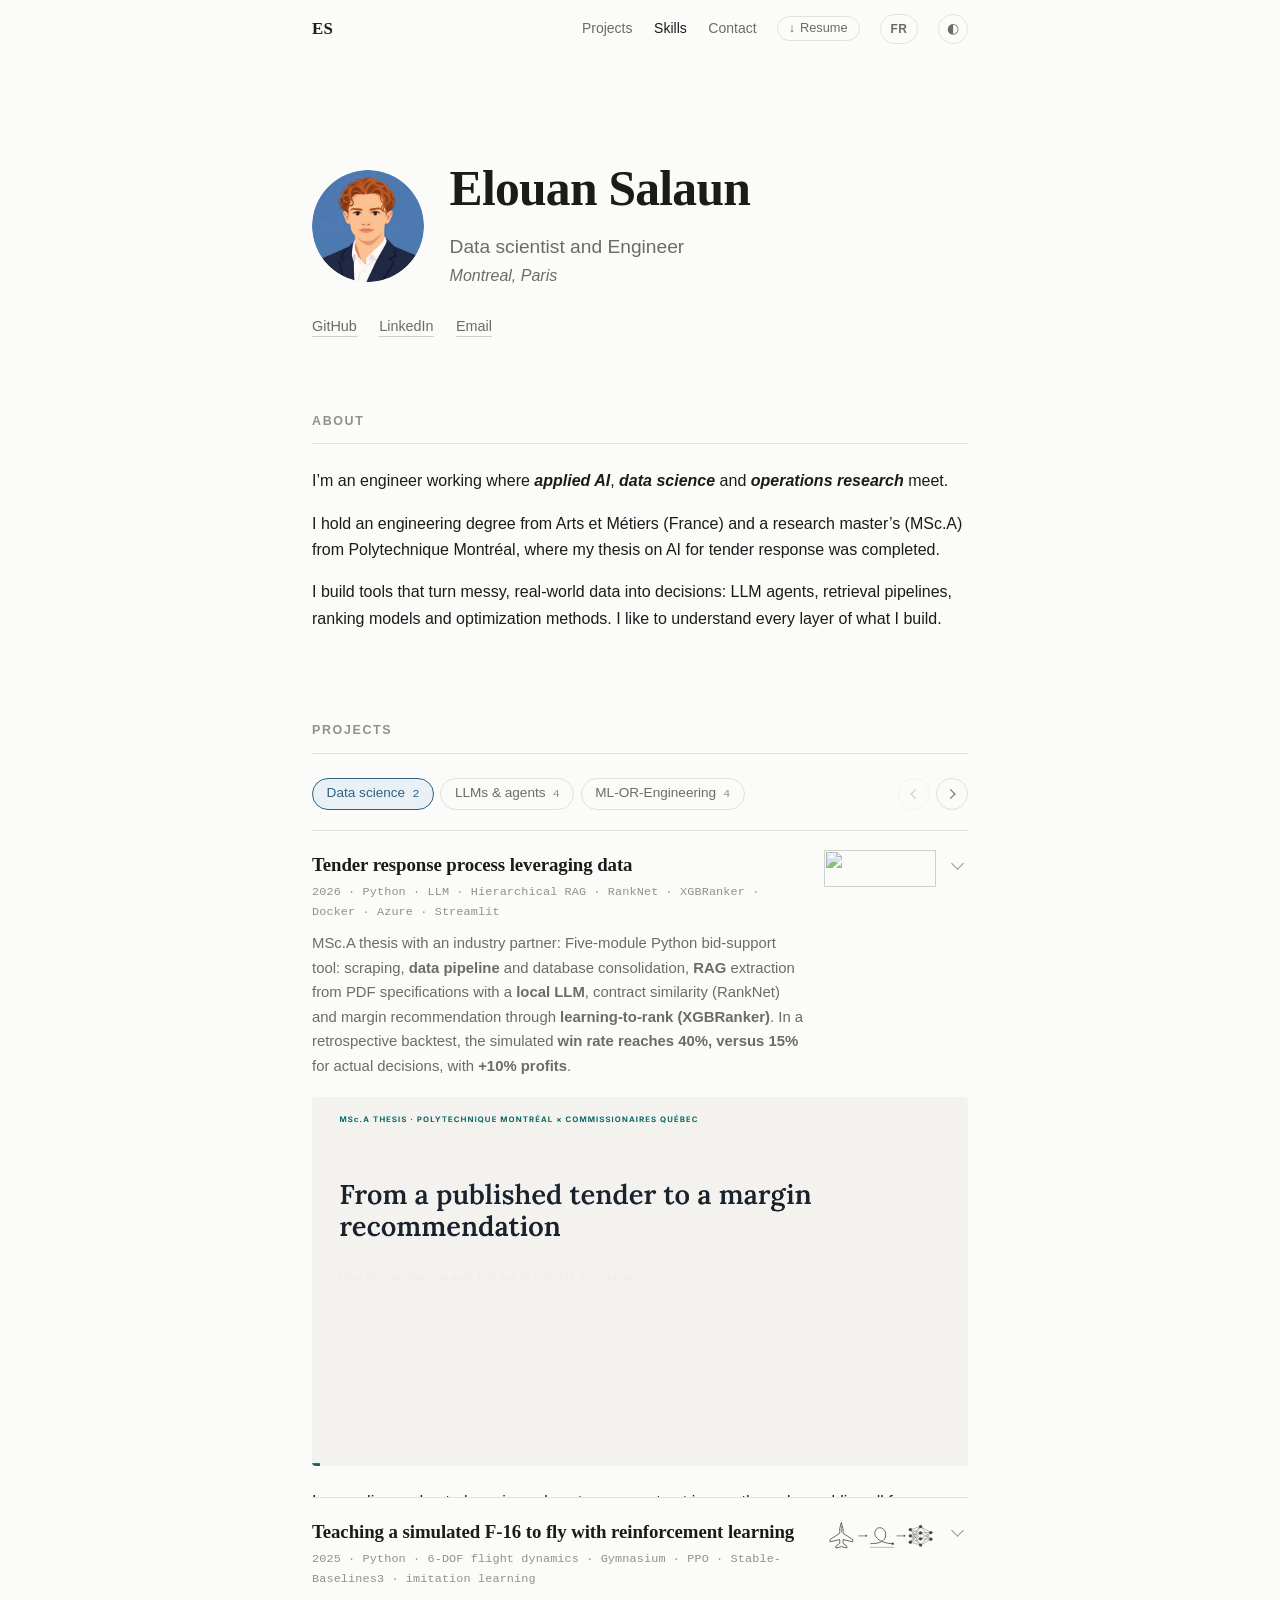
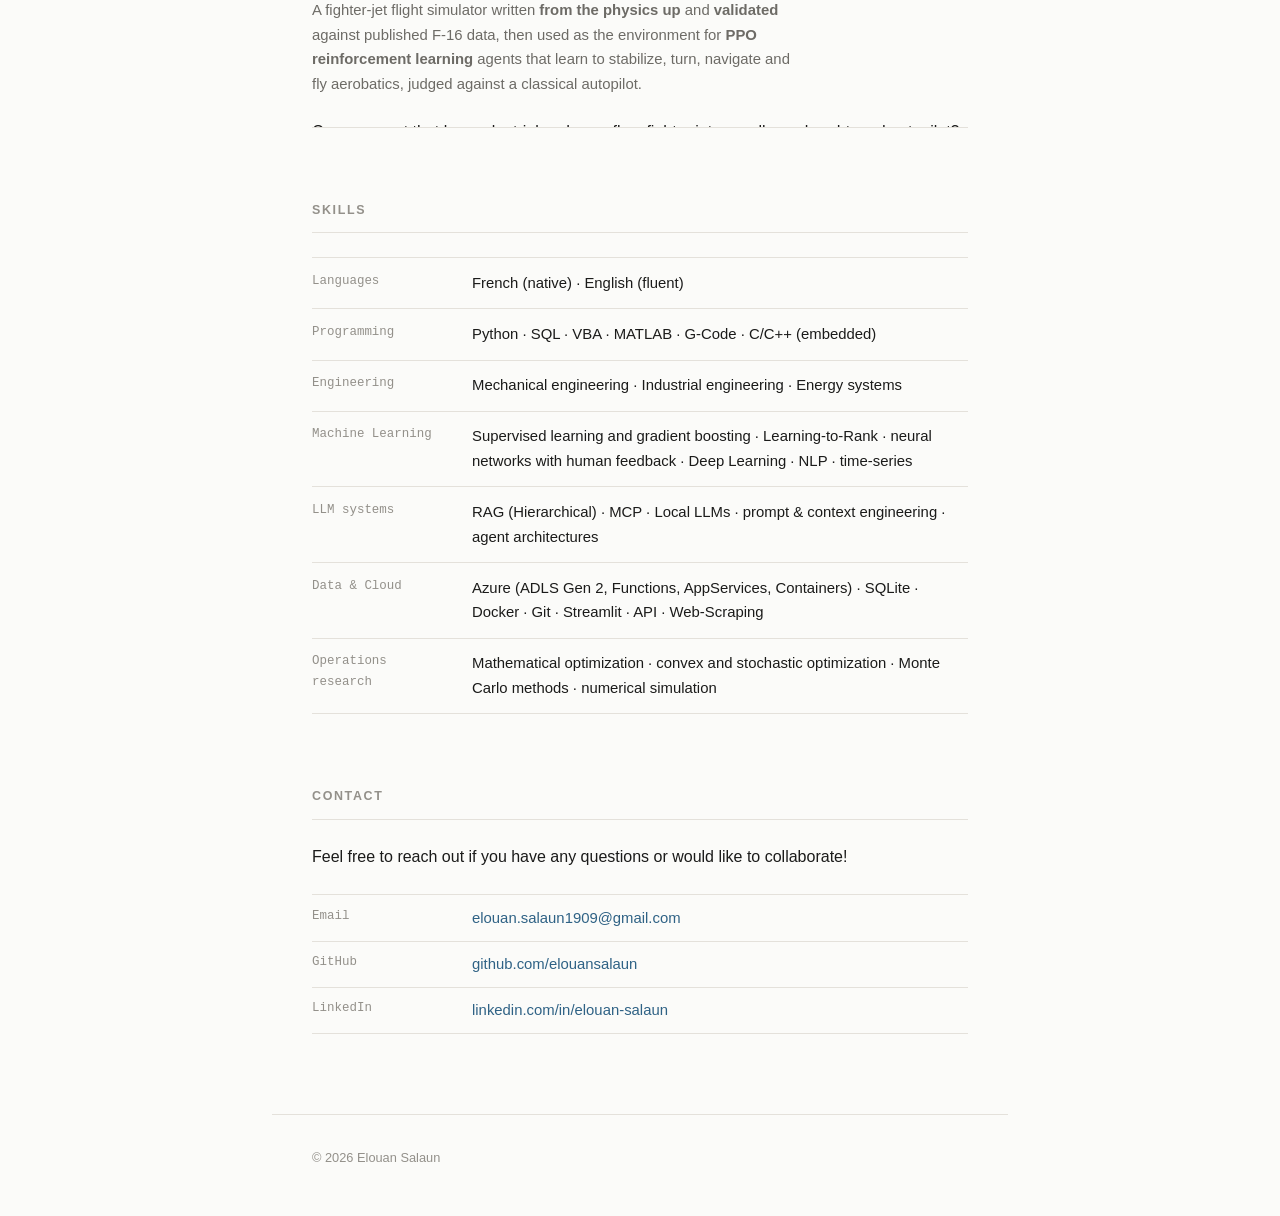
==== commit b53dd9df: "trnaslation fix" ====
--- a/index.html
+++ b/index.html
@@ -129,8 +129,8 @@
 
                   <div class="rk-top">
                     <p>In guarding and patrol services almost every contract is won through a public call
-                    for tenders, yet bids were priced from memory while the market publishes nearly
-                    everything needed to do better. For my MSc thesis at Polytechnique Montréal, with a
+                    for tenders, yet bids were priced by intuition while available data could improve the response
+                    process. For my research MSc thesis at Polytechnique Montréal, with a
                     leading Québec security-services company, I designed, built and evaluated an
                     <strong>end-to-end decision-support tool</strong>: it finds the tender, reads its
                     100–200-page specification, retrieves comparable past contracts and recommends the
@@ -165,7 +165,7 @@
                         <div class="rk-nb">03</div>
                         <div>
                           <h5>Compare</h5>
-                          <p>A similarity score whose weights are learned from about 300 rankings made by a bid expert.</p>
+                          <p>A similarity score whose weights are re-adjusted from rankings made by bid experts.</p>
                         </div>
                       </div>
                       <div class="rk-block">
@@ -278,7 +278,7 @@
                       parsing, section-aware chunking, BM25 with a security-domain vocabulary, and
                       schema-constrained JSON extraction by a <em>local</em> quantised LLM
                       (Ministral-3-14B), so confidential documents never leave the company.</li>
-                      <li><b>Learning from human feedback.</b> A small neural network trained with a RankNet
+                      <li><b>Learning from human feedback.</b> A small neural network retrained with a RankNet
                       pairwise loss on expert rankings to learn what "comparable contract" means.</li>
                       <li><b>Learning to Rank.</b> Pricing reframed as ranking candidate margins with
                       XGBRanker (pairwise objective, NDCG), which fits the asymmetric business loss and
@@ -298,7 +298,7 @@
                       <li><b>87% precision / 98% recall</b> for the RAG extraction, on 50 labelled contracts.</li>
                       <li><b>92% concordance</b> when linking 60 tenders of 2025 to their past contracts.</li>
                       <li><b>40% win rate against 15%</b> for the company's own pricing, and
-                      <b>3.52 M$ against 2.17 M$</b> of projected gains (+62%), in chronological
+                      <b>+10% projected profits</b>, in chronological
                       leave-one-out on 54 tenders.</li>
                       <li>On a second run of 57 tenders, ranked <b>first on 59%</b> and in the
                       <b>top three on 83%</b>.</li>
@@ -306,7 +306,7 @@
 
                     <figure>
                       <div class="rk-frame">
-                        <svg viewBox="0 0 940 330" role="img" aria-label="Two bar panels over the same five models. On win rate, regression and the learning-to-rank model both reach 40 percent against 15 percent for the industry reference. On projected gains, the learning-to-rank model reaches 3.52 million dollars, well above the regression at 1.59 and the industry reference at 2.17.">
+                        <svg viewBox="0 0 940 330" role="img" aria-label="Two bar panels over the same five models. On win rate, regression and the learning-to-rank model both reach 40 percent against 15 percent for the industry reference. On projected gains, the learning-to-rank model reaches 2.39 million dollars, above the regression at 1.59 and the industry reference at 2.17.">
                           <g stroke="currentColor" opacity=".12" stroke-width="1">
                             <line x1="227.8" y1="56" x2="227.8" y2="292"/>
                             <line x1="285.6" y1="56" x2="285.6" y2="292"/>
@@ -347,8 +347,8 @@
                             <text x="150" y="269" text-anchor="end" font-family="Source Sans 3, sans-serif" font-size="12" fill="currentColor" font-weight="600">LTR (this work)</text>
                             <rect x="170" y="254" width="231.1" height="22" rx="2" fill="var(--hedge)" opacity="1"/>
                             <text x="409.1" y="269" font-family="IBM Plex Mono, monospace" font-size="11" fill="currentColor" opacity=".8">40%</text>
-                            <rect x="580" y="254" width="264.0" height="22" rx="2" fill="var(--hedge)" opacity="1"/>
-                            <text x="852.0" y="269" font-family="IBM Plex Mono, monospace" font-size="11" fill="currentColor" opacity=".8">3.52</text>
+                            <rect x="580" y="254" width="179.25" height="22" rx="2" fill="var(--hedge)" opacity="1"/>
+                            <text x="767.25" y="269" font-family="IBM Plex Mono, monospace" font-size="11" fill="currentColor" opacity=".8">2.39</text>
 
                           <g font-family="IBM Plex Mono, monospace" font-size="10.5" fill="currentColor" opacity=".6">
                             <text x="170.0" y="308" text-anchor="middle">0%</text>
@@ -386,8 +386,9 @@
                   C. Vasseur, "Leveraging artificial intelligence and strategic data for tender response
                   processes", CENTERIS 2026. Polytechnique
                   Montréal and CIRRELT, with Commissionnaires du Québec; funded by Mitacs. Results are
-                  retrospective on a small dataset, and every recommendation is reviewed by an expert. The
-                  contract data is confidential; figures are redrawn for this page.</p>
+                  retrospective, and every recommendation is reviewed by an expert. The contract data is
+                  confidential; the rest of the work is published in a public thesis; figures are redrawn
+                  for this page.</p>
 
                 </div>
 
@@ -417,7 +418,7 @@
 
                 <div class="rk">
 
-                  <img class="rk-resume" src="assets/img/JetFighter/resume_jetfighter-sim-rl.svg" alt="Summary of the jet fighter project" width="800" height="600" loading="lazy" decoding="async">
+                  <!-- <img class="rk-resume" src="assets/img/JetFighter/resume_jetfighter-sim-rl.svg" alt="Summary of the jet fighter project" width="800" height="600" loading="lazy" decoding="async"> -->
 
                   <div class="rk-top">
                     <p>Can an agent that learns by trial and error fly a fighter jet as well as a
@@ -458,13 +459,13 @@
                   <div class="rk-sec">
                     <span class="rk-eyebrow">02 — Skills</span>
                     <ul class="rk-plain">
-                      <li><b>Reinforcement learning.</b> PPO (Stable-Baselines3, PyTorch) on a custom
+                      <li><b>Reinforcement learning (RL).</b> PPO (Stable-Baselines3, PyTorch) on a custom
                       Gymnasium environment, with curriculum learning and reward shaping from named,
                       separately logged terms.</li>
                       <li><b>Imitation learning.</b> Behaviour cloning with DART noise and a critic
                       warm-up, needed where pure RL never finds a 20-second manoeuvre such as a loop.</li>
-                      <li><b>Transfer learning.</b> Policies trained on the simplified aircraft are copied
-                      into the full model and fine-tuned (20% → 100% success).</li>
+                      <li><b>Transfer learning.</b> Policies trained on the simplified aircraft (3 DOF) are
+                      copied into the full model (6 DOF) and fine-tuned (20% → 100% success).</li>
                       <li><b>Environment design.</b> Observations without discontinuities (gravity
                       direction instead of Euler angles), a neutral action that holds the flight path, and
                       three clocks per step (100 Hz physics, 50 Hz fly-by-wire, 10 Hz agent).</li>
@@ -730,7 +731,7 @@
                     <p>Can a <strong>9-billion-parameter model running locally</strong> (Qwen 3.5 9B in LM
                     Studio, on a MacBook Air) play a real-time strategy game well? Not by looking at
                     328,000 map tiles. This agent reduces <a href="https://github.com/openfrontio/OpenFrontIO">OpenFront</a>
-                    to a graph of about 30 players, gives the model a short situation text and a menu of
+                    to a graph, gives the model a short situation text and a menu of
                     legal options, and splits it into two roles: a <strong>strategist</strong> that plans and
                     a <strong>commander</strong> that gives orders. The code enforces the plan between calls.</p>
                   </div>
@@ -839,8 +840,7 @@
                     </ul>
                   </div>
 
-                  <p class="rk-foot">Personal project. Limits: the winning match was on Easy and on a single
-                  seed; multi-seed runs and ablations (knowledge base off, troop rules off) are the next
+                  <p class="rk-foot">Personal project. Multi-seed runs and ablations (knowledge base off, troop rules off) are the next
                   step. AGPL-3.0; independent of OpenFront.</p>
 
                 </div>
@@ -1187,11 +1187,11 @@
 
                 <div class="rk">
 
-                  <img class="rk-resume" src="assets/img/CashRegister/resume_connected-cash-register.svg" alt="One-page summary of the system: ESP32 button-grid terminals with local debounce publish each sale over a 4G uplink with MQTT QoS 1 to a broker on a private access point, independent of the venue wifi; a bridge deduplicates by device and sequence number and appends rows to a Google Sheet, which feeds a restock board alerting per bar and item; beside it, the stockout forecast built from last year's baseline, a night-segment multiplier and a location weight, and a chart of units remaining for one bar over one night, with the alert raised about thirty minutes before depletion." width="800" height="600" loading="lazy" decoding="async">
+                  <!-- <img class="rk-resume" src="assets/img/CashRegister/resume_connected-cash-register.svg" alt="One-page summary of the system: ESP32 button-grid terminals with local debounce publish each sale over a 4G uplink with MQTT QoS 1 to a broker on a private access point, independent of the venue wifi; a bridge deduplicates by device and sequence number and appends rows to a Google Sheet, which feeds a restock board alerting per bar and item; beside it, the stockout forecast built from last year's baseline, a night-segment multiplier and a location weight, and a chart of units remaining for one bar over one night, with the alert raised about thirty minutes before depletion." width="800" height="600" loading="lazy" decoding="async"> -->
 
                   <div class="rk-top">
                     <p>At a 3,000-guest student gala, bar stock was tracked with tally marks and guesswork.
-                    I designed and deployed a connected system: an ESP32 button pad at every bar records
+                    This project aimed to design and deploy a connected system: an ESP32 button pad at every bar records
                     each sale, the data reaches a shared Google Sheet in real time over 4G, and a
                     lightweight forecast warns <strong>about 30 minutes before a bar runs out</strong>,
                     which is the time a runner needs to restock it.</p>
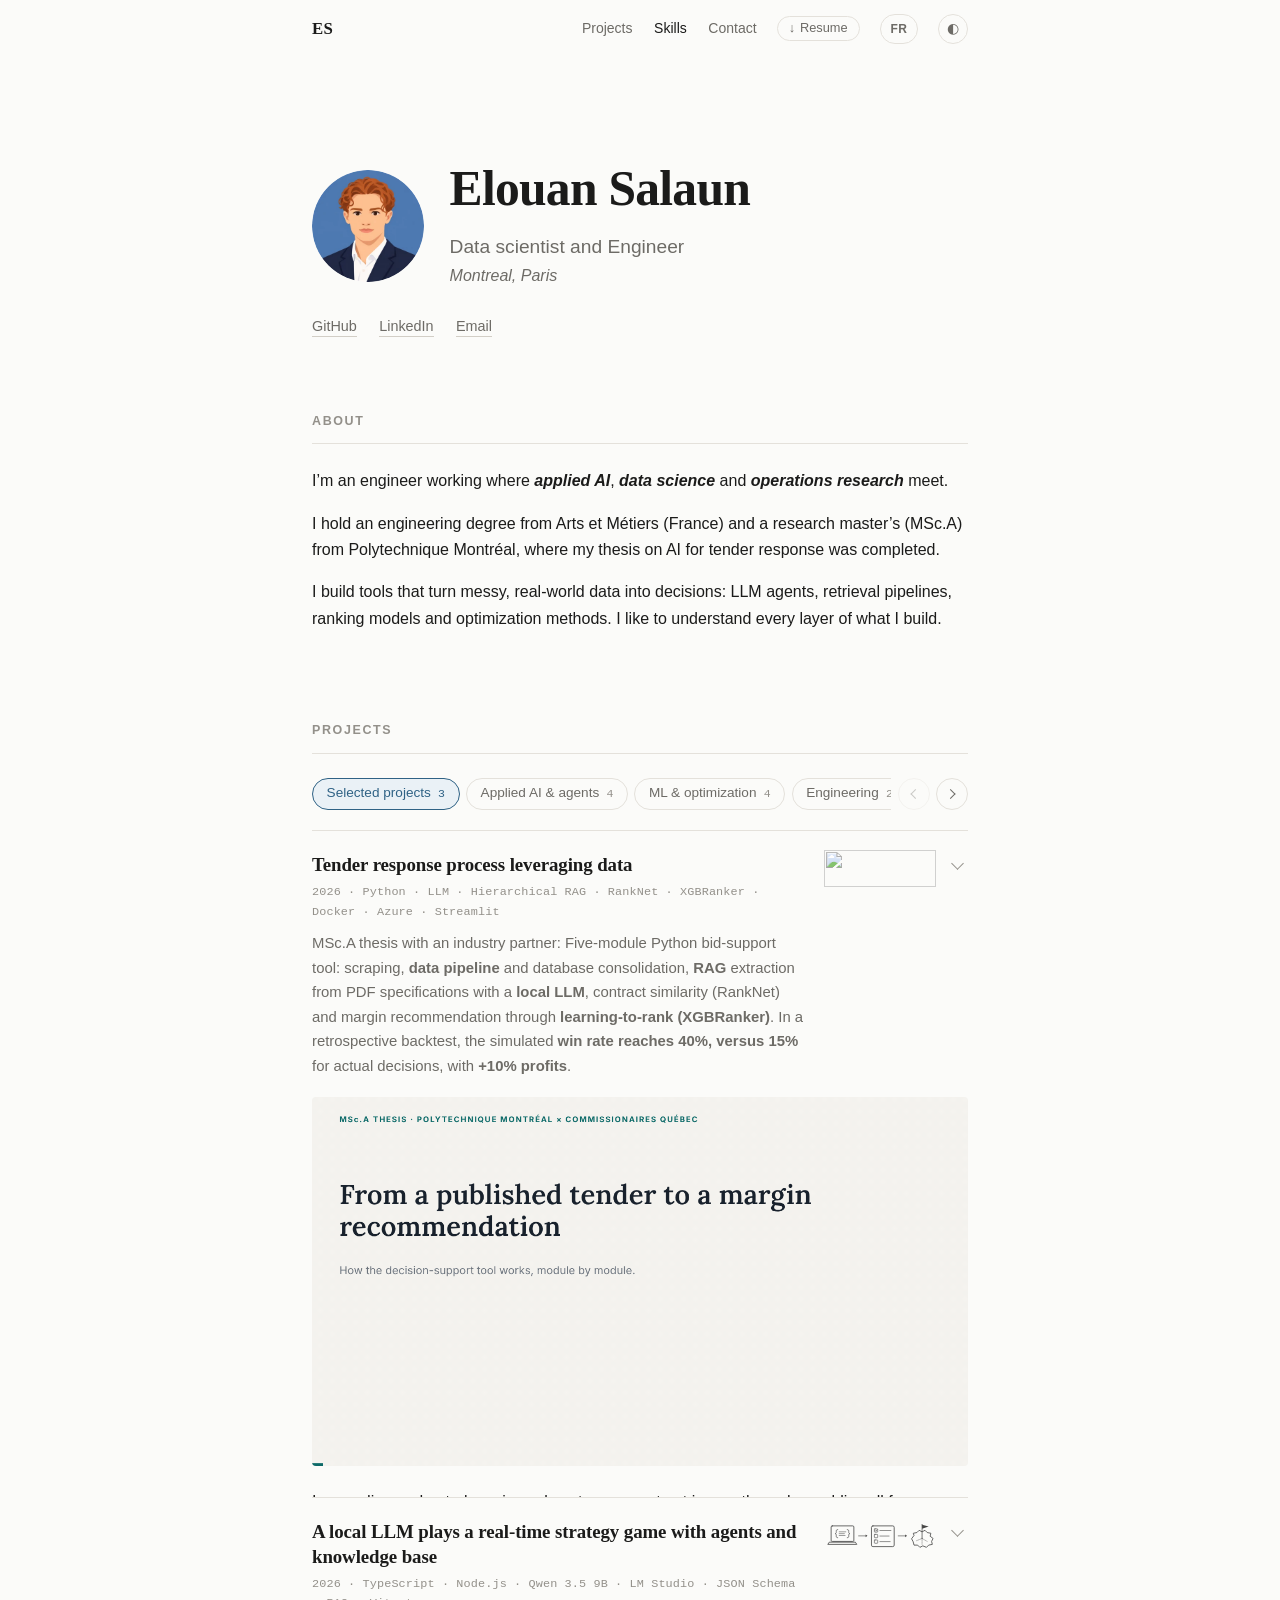
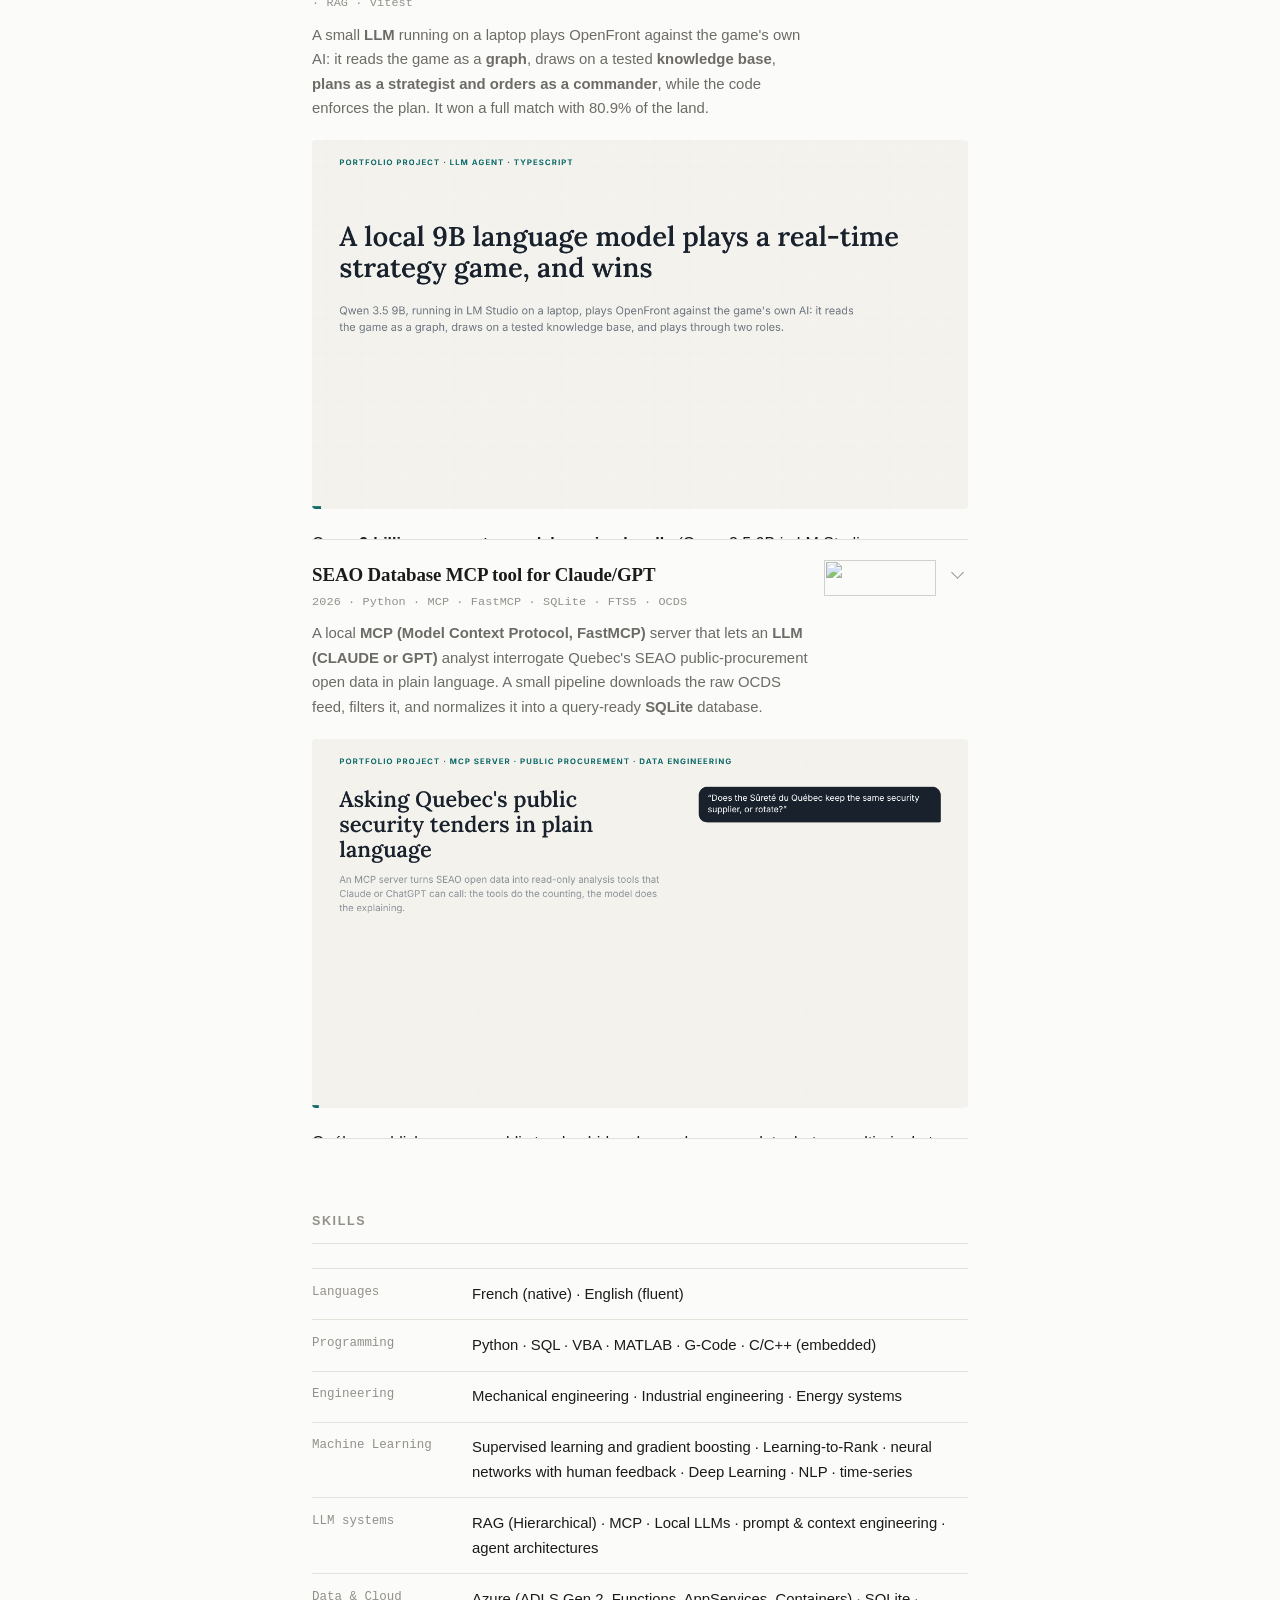
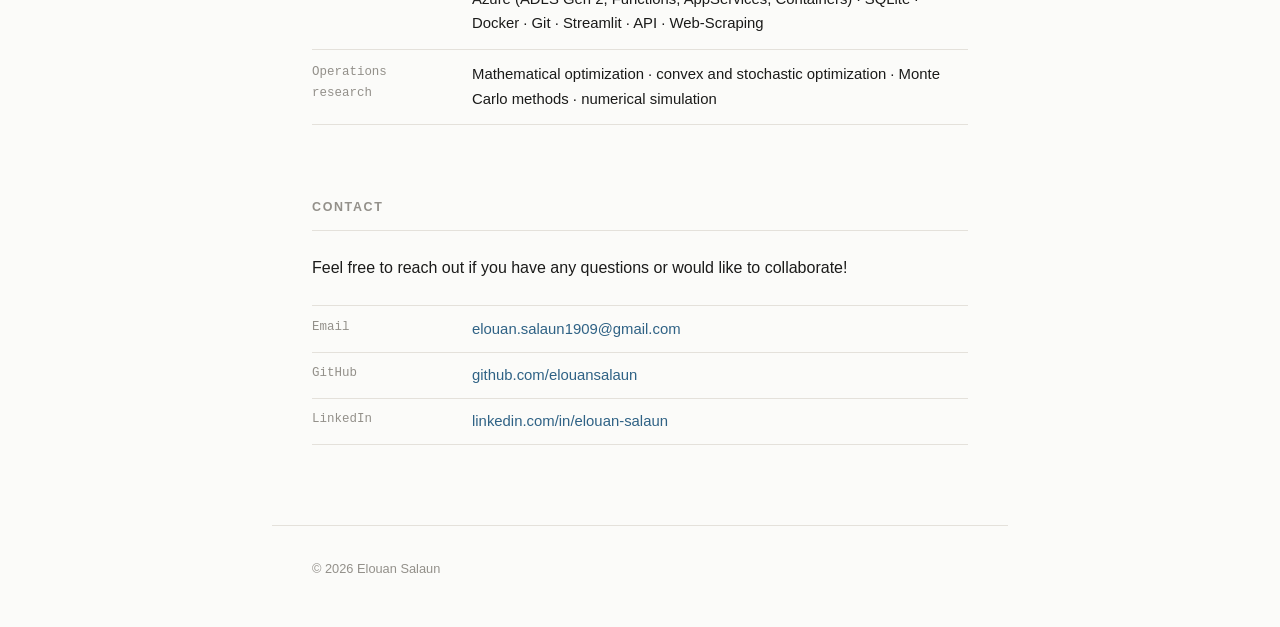
==== commit 8a483f3d: "adding selected project page" ====
--- a/index.html
+++ b/index.html
@@ -12,7 +12,7 @@
 
 <link rel="preconnect" href="https://cdn.jsdelivr.net">
 <link rel="stylesheet" href="https://cdn.jsdelivr.net/npm/katex@0.16.11/dist/katex.min.css" crossorigin="anonymous">
-<link rel="stylesheet" href="assets/style.css?v=5">
+<link rel="stylesheet" href="assets/style.css?v=6">
 
 <script>
   /* Runs before paint: avoids a flash of the wrong theme or of open panels. */
@@ -93,9 +93,10 @@
     <div class="cats">
       <div class="cat-bar">
         <div class="cat-tabs" role="tablist" aria-label="Project categories">
-          <button class="cat-tab" id="cat-data-tab" type="button" role="tab" aria-selected="true" aria-controls="cat-data">Data science <span class="cat-count">2</span></button>
-          <button class="cat-tab" id="cat-llm-tab" type="button" role="tab" aria-selected="false" aria-controls="cat-llm">LLMs &amp; agents <span class="cat-count">4</span></button>
-          <button class="cat-tab" id="cat-eng-tab" type="button" role="tab" aria-selected="false" aria-controls="cat-eng">ML-OR-Engineering <span class="cat-count">4</span></button>
+          <button class="cat-tab" id="cat-selected-tab" type="button" role="tab" aria-selected="true" aria-controls="cat-selected">Selected projects <span class="cat-count">3</span></button>
+          <button class="cat-tab" id="cat-ai-tab" type="button" role="tab" aria-selected="false" aria-controls="cat-ai">Applied AI &amp; agents <span class="cat-count">4</span></button>
+          <button class="cat-tab" id="cat-ml-tab" type="button" role="tab" aria-selected="false" aria-controls="cat-ml">ML &amp; optimization <span class="cat-count">4</span></button>
+          <button class="cat-tab" id="cat-eng-tab" type="button" role="tab" aria-selected="false" aria-controls="cat-eng">Engineering <span class="cat-count">2</span></button>
         </div>
         <button class="cat-arrow cat-prev" type="button" aria-label="Previous category"><span aria-hidden="true"></span></button>
         <button class="cat-arrow cat-next" type="button" aria-label="Next category"><span aria-hidden="true"></span></button>
@@ -103,9 +104,19 @@
 
       <div class="cat-track">
 
-        <!-- ==================== CATEGORY: DATA SCIENCE ==================== -->
-        <div class="cat-slide" id="cat-data" role="tabpanel" aria-labelledby="cat-data-tab">
-          <p class="cat-label">Data science</p>
+        <!-- ==================== CATEGORY: SELECTED PROJECTS ==================== -->
+        <div class="cat-slide" id="cat-selected" role="tabpanel" aria-labelledby="cat-selected-tab">
+          <p class="cat-label">Selected projects</p>
+
+          <!-- Filled by main.js with copies of these projects; edit them in their own category. -->
+          <div class="project-ref" data-ref="p-forecasting"></div>
+          <div class="project-ref" data-ref="p-llm-rts"></div>
+          <div class="project-ref" data-ref="p-seao"></div>
+        </div>
+
+        <!-- ==================== CATEGORY: APPLIED AI &AMP; AGENTS ==================== -->
+        <div class="cat-slide" id="cat-ai" role="tabpanel" aria-labelledby="cat-ai-tab">
+          <p class="cat-label">Applied AI &amp; agents</p>
 
           <!-- ---------- PROJECT 1 ---------- -->
           <article class="project" id="p-forecasting">
@@ -400,307 +411,311 @@
             </div>
           </article>
 
-          <!-- ---------- PROJECT: JET FIGHTER ---------- -->
-          <article class="project" id="p-jetfighter">
+          <!-- ---------- PROJECT: LIDAR AGENT ---------- -->
+          <article class="project" id="p-lidar-agent">
             <h3 class="project-heading">
-              <button class="project-head" id="p-jetfighter-btn" type="button"
-                      aria-expanded="false" aria-controls="p-jetfighter-panel">
-                <span class="project-name">Teaching a simulated F-16 to fly with reinforcement learning</span>
-                <span class="project-meta">2025 · Python · 6-DOF flight dynamics · Gymnasium · PPO · Stable-Baselines3 · imitation learning</span>
-                <span class="project-summary">A fighter-jet flight simulator written <b>from the physics up</b> and <b>validated</b> against published F-16 data, then used as the environment for <b>PPO reinforcement learning</b> agents that learn to stabilize, turn, navigate and fly aerobatics, judged against a classical autopilot.</span>
-                <img class="project-icon" src="assets/img/icon_project_jet.svg" alt="" aria-hidden="true">
+              <button class="project-head" id="p-lidar-agent-btn" type="button"
+                      aria-expanded="false" aria-controls="p-lidar-agent-panel">
+                <span class="project-name">LiDAR AI agent: asking a point cloud in plain English</span>
+                <span class="project-meta">2026 · Python · LiDAR · Random Forest · Claude API · LangGraph · GeoPandas · Streamlit</span>
+                <span class="project-summary">Ask a question about Montreal in plain English: an LLM agent plans and runs a <b>deterministic LiDAR → Machine Learning Model → GIS pipeline</b>, a <b>rule-based validator</b> checks every result, and you get an answer, a table and a map.</span>
+                <img class="project-icon" src="assets/img/icon_project_lidar_agent.svg" alt="" aria-hidden="true">
                 <span class="chevron" aria-hidden="true"></span>
               </button>
             </h3>
 
-            <div class="panel" id="p-jetfighter-panel" role="region" aria-labelledby="p-jetfighter-btn">
+            <img class="project-preview" src="assets/img/LiDARAgent/lidar_agent_explained.gif" alt="Animated explanation of the LiDAR AI agent: a plain-English question turned into tool calls on a point cloud." width="1200" height="675" loading="lazy" decoding="async">
+
+            <div class="panel" id="p-lidar-agent-panel" role="region" aria-labelledby="p-lidar-agent-btn">
               <div class="panel-inner">
 
                 <div class="rk">
 
-                  <!-- <img class="rk-resume" src="assets/img/JetFighter/resume_jetfighter-sim-rl.svg" alt="Summary of the jet fighter project" width="800" height="600" loading="lazy" decoding="async"> -->
-
                   <div class="rk-top">
-                    <p>Can an agent that learns by trial and error fly a fighter jet as well as a
-                    hand-tuned autopilot? An agent trained on wrong physics learns to exploit the bugs, so
-                    the project is split in two: <a href="https://github.com/elouansalaun/jetfighter-sim">jetfighter-sim</a>,
-                    an F-16 flight simulator written from the physics up and validated against published
-                    data, and <a href="https://github.com/elouansalaun/jetfighter-rl">jetfighter-rl</a>,
-                    which turns it into a reinforcement-learning environment and trains agents on a
-                    curriculum of manoeuvres, each judged against the classical autopilot.</p>
+                    <p>"Which buildings around Saint Joseph's Oratory are taller than 20 m?" Answering that
+                    from airborne LiDAR takes a chain of GIS and machine-learning steps on 127 million
+                    points. This project puts an LLM agent in front of that chain with one rule:
+                    <strong>the LLM plans and explains, it never computes</strong>. Every number comes
+                    from a deterministic tool, and a validator checks each result before the LLM sees
+                    it.</p>
                   </div>
 
                   <div class="rk-sec">
                     <span class="rk-eyebrow">01 — How it works</span>
                     <div class="rk-col">
-                      <h4>A curriculum, from easy to realistic</h4>
-                      <p>The agent first flies through the fly-by-wire (it commands g, roll rate and
-                      throttle) on a fast simplified aircraft, then on the full rigid-body model, and
-                      finally moves the control surfaces itself. Each task defines its own observations,
-                      reward terms and success criterion.</p>
+                      <h4>Three nodes, seven tools, one validator</h4>
+                      <p>The agent is a LangGraph state machine. The <code>agent</code> node is a single
+                      Claude API call that picks the next tool; <code>tools</code> runs typed Python
+                      functions; <code>validator</code> applies physical and geometric rules (no LLM) and
+                      sends errors back with likely causes and a suggested fix, with at most two retries.
+                      Tools exchange file paths, so every intermediate result is cached and can be opened in
+                      QGIS: a follow-up question reuses the earlier files instead of starting over.</p>
                     </div>
 
                     <div class="rk-tablewrap">
                       <table class="rk-prose">
+                        <caption>The tools, in the order of the standard plan.</caption>
                         <thead>
-                          <tr><th>Task</th><th>Success criterion</th></tr>
+                          <tr><th>Tool</th><th>Returns</th></tr>
                         </thead>
                         <tbody>
-                          <tr><td>Recover wings-level from an unusual attitude</td><td>level within 10 s</td></tr>
-                          <tr><td>Reach a heading, altitude and speed</td><td>within 30 m / 3° / 5 m/s, limited overshoot</td></tr>
-                          <tr><td>Turn at the best sustainable rate</td><td>≥ 90% of optimal, no energy loss</td></tr>
-                          <tr><td>Fly through 4 random 3D waypoints</td><td>all 4 captured</td></tr>
-                          <tr><td>Loop, roll, Immelmann, Split-S</td><td>figure completed, right exit heading</td></tr>
+                          <tr><td><code>find_lidar_tiles</code></td><td>tile extents and density</td></tr>
+                          <tr><td><code>load_point_cloud</code></td><td>the requested area, cropped from the tiles</td></tr>
+                          <tr><td><code>normalize_height</code></td><td>height above ground and a terrain model</td></tr>
+                          <tr><td><code>classify_lidar_points</code></td><td>a class for every point</td></tr>
+                          <tr><td><code>extract_buildings</code></td><td>footprints with heights and areas (GeoJSON)</td></tr>
+                          <tr><td><code>filter_buildings</code></td><td>buildings within a height range</td></tr>
+                          <tr><td><code>create_map</code></td><td>an interactive map</td></tr>
                         </tbody>
                       </table>
                     </div>
+
+                    <figure>
+                      <div class="rk-frame rk-frame--img rk-frame--scroll" tabindex="0" role="group" aria-label="Scrollable screenshot of the Streamlit app">
+                        <img src="assets/img/LiDARAgent/streamlit_demo.jpg" alt="The Streamlit app, dark theme. The question about buildings taller than 20 m around the Oratory, the expanded trace 'Done in 7 steps', the answer table with 7 buildings, then the results: 7 buildings, average 48.8 m, maximum 82.9 m, total footprint 9,869 m², a satellite map with the footprints in blue, the building table with a GeoJSON download, and a 3D point cloud coloured by class. Below, the follow-up 'And above 50 m?' is answered in 3 steps with 2 buildings and a new map." width="1100" height="4088" loading="lazy" decoding="async">
+                      </div>
+                      <figcaption><b>A question and its follow-up</b> (scroll inside the frame), with the live trace of every tool call. The follow-up takes 3 steps instead of 7 because it reuses the first answer's buildings file.</figcaption>
+                    </figure>
                   </div>
 
                   <div class="rk-sec">
                     <span class="rk-eyebrow">02 — Skills</span>
                     <ul class="rk-plain">
-                      <li><b>Reinforcement learning (RL).</b> PPO (Stable-Baselines3, PyTorch) on a custom
-                      Gymnasium environment, with curriculum learning and reward shaping from named,
-                      separately logged terms.</li>
-                      <li><b>Imitation learning.</b> Behaviour cloning with DART noise and a critic
-                      warm-up, needed where pure RL never finds a 20-second manoeuvre such as a loop.</li>
-                      <li><b>Transfer learning.</b> Policies trained on the simplified aircraft (3 DOF) are
-                      copied into the full model (6 DOF) and fine-tuned (20% → 100% success).</li>
-                      <li><b>Environment design.</b> Observations without discontinuities (gravity
-                      direction instead of Euler angles), a neutral action that holds the flight path, and
-                      three clocks per step (100 Hz physics, 50 Hz fly-by-wire, 10 Hz agent).</li>
-                      <li><b>Simulation and control.</b> 6-DOF rigid body on NASA wind-tunnel data,
-                      quaternions and RK4, gain-scheduled fly-by-wire, cascaded autopilot, LQR; 596
-                      tests against analytic solutions and published F-16 figures.</li>
+                      <li><b>LLM agents and tool use.</b> Claude function calling orchestrated by LangGraph;
+                      an 80-line decorator turns type hints into JSON schemas and validates arguments with
+                      pydantic.</li>
+                      <li><b>Guardrails.</b> A rule-based validator between the tools and the LLM, which
+                      checks every building in a result and not only the ones the LLM sees, plus an offline
+                      planner when no API key is available.</li>
+                      <li><b>Machine learning on 3D data.</b> A Random Forest point classifier with
+                      geometric features (linearity, planarity, scattering, verticality) from local
+                      covariance; spatially held-out evaluation, so test points never neighbour training
+                      points.</li>
+                      <li><b>GIS.</b> Terrain normalisation, raster morphology and vectorised footprints
+                      with GeoPandas and rasterio; Folium maps and a 3D view in Streamlit.</li>
+                      <li><b>Testing LLM systems.</b> 25 tests run without an API key: scripted fake LLMs
+                      drive the real graph, tools and validator.</li>
                     </ul>
                   </div>
 
                   <div class="rk-sec">
                     <span class="rk-eyebrow">03 — Results</span>
                     <ul class="rk-plain">
-                      <li>Through the fly-by-wire, agents <b>match or beat the autopilot on all 5 tasks</b>,
-                      by up to 61% in return, with 90–100% success; a 4-waypoint course is flown in
-                      <b>79 s against 135 s</b>.</li>
-                      <li>Aerobatics learned by imitation then PPO: <b>100% success</b>, slightly better
-                      than the scripted pilot it learned from.</li>
-                      <li>Without the fly-by-wire, moving the raw control surfaces: 90–100% success with
-                      no envelope violation, at 72–84% of the fly-by-wire agents' return.</li>
+                      <li><b>0.914 building F1</b> (0.880 without the geometric features), 0.929 accuracy,
+                      on 480,000 held-out points.</li>
+                      <li>Buildings found from the predicted classes against the vendor's professional
+                      classification: <b>36 / 36 matched</b>, <b>0.04 m</b> median height difference,
+                      footprint IoU 0.944.</li>
+                      <li><b>About 35 s</b> from raw tiles to a map for a 500 m × 500 m area, on a laptop.</li>
                     </ul>
-
-                    <figure>
-                      <div class="rk-frame rk-frame--img">
-                        <img src="assets/img/JetFighter/agents_vs_reference.png" alt="Horizontal bar chart of agent return relative to the reference policy for five tasks and three agent types. Hierarchical 3-DOF: 117, 142, 106, 124 and 101 percent. Hierarchical 6-DOF: 116, 135, 161 and 118 percent, no valid aerobatics result. Direct surfaces 6-DOF: 99, 98, 136, 98 and 100 percent." width="1002" height="562" loading="lazy" decoding="async">
-                      </div>
-                      <figcaption><b>Return relative to the reference, one seed per agent.</b> 100% means
-                      matching the autopilot or scripted pilot on the same evaluation episodes. The 6-DOF
-                      hierarchical aerobatics agent was trained before a reward hack was fixed and is left out.</figcaption>
-                    </figure>
 
                     <div class="rk-shots">
                       <figure>
                         <div class="rk-frame rk-frame--img">
-                          <img src="assets/img/JetFighter/waypoints_agent_vs_autopilot.png" alt="Ground track and altitude profile of a four-waypoint course flown by the PPO agent and the autopilot: the tracks nearly overlap, but the agent reaches the last waypoint in 79 seconds against 135 for the autopilot." width="1442" height="540" loading="lazy" decoding="async">
-                        </div>
-                        <figcaption><b>Same course, same aircraft.</b> The agent anticipates each turn and
-                        trades altitude freely; the autopilot flies to one waypoint at a time.</figcaption>
+                          <img src="assets/img/LiDARAgent/oratory_classes.png" alt="Top view of a 500 m by 500 m area around Saint Joseph's Oratory with every point coloured by its predicted class: blue rectangular buildings, green tree canopy on the east and south, orange ground over the large open area, and a few pink 'other' points." width="910" height="910" loading="lazy" decoding="async">
+                        </div>
+                        <figcaption><b>Predicted classes around the Oratory.</b> Roofs, canopy and open
+                        ground come out as coherent patches.</figcaption>
                       </figure>
                       <figure>
                         <div class="rk-frame rk-frame--img">
-                          <img src="assets/img/JetFighter/aerobatics_imitation.png" alt="Side views of four aerobatic figures, loop, aileron roll, Immelmann and Split-S, each flown by the cloned neural policy and by the scripted pilot, with the two trajectories almost superimposed and all eight marked successful." width="1662" height="408" loading="lazy" decoding="async">
-                        </div>
-                        <figcaption><b>A network that was never rewarded, flying aerobatics.</b> Loop, roll,
-                        Immelmann and Split-S by the cloned policy against the scripted pilot it learned from.</figcaption>
+                          <img src="assets/img/LiDARAgent/oratory_buildings.png" alt="Building footprints around Saint Joseph's Oratory. Buildings under 20 m in grey; those of at least 20 m coloured by height: B001, the Oratory, 83 m; B002 60 m; B003, B004 and B005 48 m, plus two lower ones." width="988" height="910" loading="lazy" decoding="async">
+                        </div>
+                        <figcaption><b>Buildings of at least 20 m around the Oratory.</b> The basilica (B001)
+                        has an 83 m roof height and a highest point at 106 m.</figcaption>
                       </figure>
                     </div>
-
-                    <div class="rk-note rk-warn">
-                      <span class="rk-eyebrow">Five reward hacks, none visible on the learning curves</span>
-                      <p>Replaying the flights showed agents turning 2.5× faster than the optimum in a
-                      descending spiral that lost 3 km, faking a loop with a 6-second wiggle, or crashing
-                      early to stop paying costs. Each was closed by a reward fix, which is why the flights
-                      were checked visually, not only on the metrics.</p>
-                    </div>
-                  </div>
-
-                  <p class="rk-foot">Personal project. Results are the best evaluated model of each
-                  experiment on a single seed; more seeds are the obvious next step.</p>
+                  </div>
+
+                  <p class="rk-foot">Personal project. Known limits: adjoining buildings merge into one
+                  footprint, vegetation training labels are derived by rule, and the validator's 150 m
+                  limit must be raised for downtown Montreal.</p>
 
                 </div>
 
                 <p class="project-links">
-                  <a href="https://github.com/elouansalaun/jetfighter-sim">Simulator repository ↗</a>
-                  <a href="https://github.com/elouansalaun/jetfighter-rl">RL repository ↗</a>
+                  <a href="https://github.com/elouansalaun/LiDAR_Agent">Repository ↗</a>
                 </p>
 
               </div>
             </div>
           </article>
-        </div>
-
-        <!-- ==================== CATEGORY: LLMS &AMP; AGENTS ==================== -->
-        <div class="cat-slide" id="cat-llm" role="tabpanel" aria-labelledby="cat-llm-tab">
-          <p class="cat-label">LLMs &amp; agents</p>
-
-          <!-- ---------- PROJECT: FROM NEURON TO AGI ---------- -->
-          <article class="project" id="p-neuron-agi">
+
+          <!-- ---------- PROJECT 2 ---------- -->
+          <article class="project" id="p-seao">
             <h3 class="project-heading">
-              <button class="project-head" id="p-neuron-agi-btn" type="button"
-                      aria-expanded="false" aria-controls="p-neuron-agi-panel">
-                <span class="project-name">From Neuron to AGI: deep learning, LLMs and agents built from scratch</span>
-                <span class="project-meta">2026 · Python · NumPy · PyTorch · Transformers · LoRA · DPO · GRPO · PPO · RAG · MCP</span>
-                <span class="project-summary">Rebuilt AI from the perceptron to LLM agents in 27 hand-coded modules checked against <b>PyTorch</b> and <b>Hugging Face</b> (GPT, LoRA, PPO, DPO, GRPO, RAG). All on a laptop.</span>
-                <img class="project-icon" src="assets/img/icon_project_neuron_agi.svg" alt="" aria-hidden="true">
+              <button class="project-head" id="p-seao-btn" type="button"
+                      aria-expanded="false" aria-controls="p-seao-panel">
+                <span class="project-name">SEAO Database MCP tool for Claude/GPT</span>
+                <span class="project-meta">2026 · Python · MCP · FastMCP · SQLite · FTS5 · OCDS</span>
+              <span class="project-summary">A local <b>MCP (Model Context Protocol, FastMCP)</b> server that lets an <b>LLM (CLAUDE or GPT)</b> analyst interrogate Quebec's SEAO public-procurement open data in plain language. A small pipeline downloads the raw OCDS feed, filters it, and normalizes it into a query-ready <b>SQLite</b> database. </span>
+                <img class="project-icon" src="assets/img/icon_project_Mcp.svg" alt="" aria-hidden="true">
                 <span class="chevron" aria-hidden="true"></span>
               </button>
             </h3>
 
-            <img class="project-preview" src="assets/img/NeuronAGI/from_neuron_to_agi_overview.gif" alt="Animated overview of the From Neuron to AGI project: from a single neuron to deep learning, GPT, reinforcement learning and agents." width="1200" height="675" loading="lazy" decoding="async">
-
-            <div class="panel" id="p-neuron-agi-panel" role="region" aria-labelledby="p-neuron-agi-btn">
+            <img class="project-preview" src="assets/img/MCP/seao_mcp_explained.gif" alt="Animated explanation of the SEAO database MCP tool: SEAO open data loaded into a SQLite database and exposed read-only to Claude or GPT through MCP tools." width="1200" height="675" loading="lazy" decoding="async">
+
+            <div class="panel" id="p-seao-panel" role="region" aria-labelledby="p-seao-btn">
               <div class="panel-inner">
 
                 <div class="rk">
 
                   <div class="rk-top">
-                    <p>The same few principles (a weighted sum, the chain rule, attention, a loss, a
-                    feedback loop) are enough to go from the first artificial neuron to today's language-model
-                    agents. This project proves it by <strong>building every step by hand</strong>, in 27
-                    notebooks that each add one idea, implement it, check it against a reference library and
-                    only then use the library. Everything runs on a MacBook Air M5, and every notebook is
-                    saved with its outputs, so it can be read on GitHub without running anything.</p>
-
-                    <div class="rk-facts">
-                      <div class="rk-fact"><b>1.93</b><span>TinyStories loss of an 18M-parameter GPT trained in 14 min, against 2.63 for GPT-2</span></div>
-                      <div class="rk-fact"><b>3.2 → 91.5%</b><span>3-digit × 2-digit multiplication, same tiny Transformer, without and with a chain of thought</span></div>
-                      <div class="rk-fact"><b>4 → 6 of 8</b><span>bugs fixed by a coding agent once the harness runs the tests instead of trusting the model</span></div>
-                    </div>
+                    <p>Québec publishes every public tender, bid and award as open data, but as
+                    multi-gigabyte nested JSON that cannot answer a simple question. This project turns that
+                    feed into a query-ready SQLite database and exposes it to Claude or ChatGPT through a
+                    read-only <a href="https://modelcontextprotocol.io">MCP</a> server. The point is not to
+                    give the model SQL access, which a generic server already does, but to give it
+                    <strong>the correct SQL</strong>, built into tools, for the questions where the
+                    obvious query returns a plausible but wrong number.</p>
                   </div>
 
                   <div class="rk-sec">
                     <span class="rk-eyebrow">01 — How it works</span>
                     <div class="rk-col">
-                      <h4>Build it, check it, then use the library</h4>
-                      <p>Backpropagation is derived by hand before an autograd engine is written; that engine
-                      is checked against PyTorch before PyTorch is used. Attention comes before
-                      <code>nn.MultiheadAttention</code>, a GPT before Hugging Face's, LoRA before
-                      <code>peft</code>, PPO before any RL library, an agent loop before any framework and an
-                      MCP server before the official SDK. Later modules import earlier ones: the coding agent
-                      of module 24 runs on the agent loop of 22, which reuses the chat template of 19, which
-                      fine-tunes the GPT of 14.</p>
-                    </div>
-
-                    <div class="rk-blocks">
-                      <div class="rk-block">
-                        <div class="rk-nb">00 – 07</div>
-                        <div>
-                          <h5>How networks learn</h5>
-                          <p>A numerical gradient checker, the perceptron and why XOR defeats it, softmax regression on MNIST in pure NumPy, a hand-derived MLP, a scalar then tensor autograd engine, optimisers from SGD to AdamW, and a small ResNet on CIFAR-10.</p>
-                        </div>
-                      </div>
-                      <div class="rk-block">
-                        <div class="rk-nb">08 – 16</div>
-                        <div>
-                          <h5>Language and Transformers</h5>
-                          <p>n-grams and perplexity, word2vec, LSTMs, attention, a BPE tokenizer compared with GPT-2's, a Transformer up to RoPE, a GPT that loads OpenAI's GPT-2 weights, a scaling sweep, a KV cache, mixture of experts, and a small ViT and CLIP.</p>
-                        </div>
-                      </div>
-                      <div class="rk-block">
-                        <div class="rk-nb">17 – 21</div>
-                        <div>
-                          <h5>Reinforcement learning and post-training</h5>
-                          <p>Q-learning, DQN, REINFORCE and PPO up to LunarLander; then GPT-2 fine-tuned into a chatbot (fully and with LoRA), a reward model, best-of-N and DPO, and GRPO with verifiable rewards on arithmetic.</p>
-                        </div>
-                      </div>
-                      <div class="rk-block">
-                        <div class="rk-nb">22 – 26</div>
-                        <div>
-                          <h5>Agents and the road to AGI</h5>
-                          <p>A tool-using agent loop with no framework, BM25 and embedding retrieval over the project's own notebooks, a coding agent and MCP from scratch, an evaluation harness, a sycophancy test, a sparse autoencoder, and measured open problems (continual learning, ARC).</p>
-                        </div>
-                      </div>
+                      <h4>Three build scripts, one server, nine tools</h4>
+                      <p>Three idempotent scripts download, filter and normalise the feed into 18 tables
+                      and 5 views, with an accent-insensitive full-text index and a data dictionary stored
+                      in the database itself. A FastMCP server then offers six curated analytical tools for
+                      the questions worth getting right, and three flexible ones
+                      (<code>describe_schema</code>, <code>search_processes</code>, <code>run_sql</code>)
+                      for everything else.</p>
+                    </div>
+
+                    <figure>
+                      <div class="rk-frame">
+                        <svg viewBox="0 0 940 460" role="img" aria-label="An analyst question is routed either to the flexible core of describe_schema, run_sql and search_processes, or to four groups of curated analytical tools; both go through a single read-only connect() helper that opens DATA/seao.db in mode=ro with a five-second watchdog.">
+                          <defs>
+                            <marker id="sm-c" viewBox="0 0 10 10" refX="9" refY="5" markerWidth="7" markerHeight="7" orient="auto-start-reverse">
+                              <path d="M0,0 L10,5 L0,10 z" fill="currentColor"/>
+                            </marker>
+                          </defs>
+
+                          <g font-family="IBM Plex Mono, monospace">
+                            <rect x="16" y="176" width="150" height="76" rx="2" fill="none" stroke="currentColor" stroke-width="1.2" stroke-dasharray="4 3" opacity=".85"/>
+                            <text x="91" y="208" text-anchor="middle" fill="currentColor" font-size="11">analyst question</text>
+                            <text x="91" y="228" text-anchor="middle" fill="currentColor" font-size="9.5" opacity=".6">plain language</text>
+
+                            <rect x="230" y="40" width="286" height="120" rx="2" fill="none" stroke="var(--perf)" stroke-width="1.6"/>
+                            <text x="248" y="68" fill="var(--perf)" font-size="11.5" font-family="Source Sans 3, sans-serif" font-weight="600">flexible core</text>
+                            <text x="248" y="94" fill="var(--perf)" font-size="10.5">describe_schema(table?)</text>
+                            <text x="248" y="116" fill="var(--perf)" font-size="10.5">search_processes(…)</text>
+                            <text x="248" y="138" fill="var(--perf)" font-size="10.5">run_sql(sql, limit?)</text>
+                            <g font-family="Source Sans 3, sans-serif" font-size="9.5" fill="var(--perf)" opacity=".65" text-anchor="end">
+                              <text x="502" y="94">the map</text>
+                              <text x="502" y="116">the way in</text>
+                              <text x="502" y="138">the escape hatch</text>
+                            </g>
+
+                            <rect x="230" y="188" width="286" height="240" rx="2" fill="none" stroke="var(--hedge)" stroke-width="1.6"/>
+                            <text x="248" y="214" fill="var(--hedge)" font-size="11.5" font-family="Source Sans 3, sans-serif" font-weight="600">curated analytics</text>
+                            <text x="248" y="231" fill="var(--hedge)" font-size="9" font-family="Source Sans 3, sans-serif" opacity=".7">names resolved to NEQ · direct awards excluded</text>
+
+                            <g font-family="Source Sans 3, sans-serif" font-size="9.5" fill="var(--hedge)" opacity=".6">
+                              <text x="248" y="256">1 · evaluating a tender</text>
+                              <text x="248" y="300">2 · competitor analysis</text>
+                              <text x="248" y="344">3 · buyer behaviour</text>
+                              <text x="248" y="388">4 · market trends</text>
+                            </g>
+                            <g fill="var(--hedge)" font-size="10">
+                              <text x="248" y="272">incumbent · price_benchmark</text>
+                              <text x="248" y="316">supplier_profile · head_to_head</text>
+                              <text x="248" y="360">buyer_profile</text>
+                              <text x="248" y="404">market_overview</text>
+                            </g>
+
+                            <rect x="580" y="170" width="190" height="118" rx="2" fill="none" stroke="currentColor" stroke-width="1.6"/>
+                            <text x="675" y="196" text-anchor="middle" fill="currentColor" font-size="11.5">connect()</text>
+                            <text x="596" y="220" fill="currentColor" font-size="9.5" opacity=".8">mode=ro (SQLite URI)</text>
+                            <text x="596" y="238" fill="currentColor" font-size="9.5" opacity=".8">SELECT / WITH only</text>
+                            <text x="596" y="256" fill="currentColor" font-size="9.5" opacity=".8">auto LIMIT · one statement</text>
+                            <text x="596" y="274" fill="currentColor" font-size="9.5" opacity=".8">5 s interrupt watchdog</text>
+
+                            <path d="M810,196 L810,262 A58,9 0 0 0 926,262 L926,196" fill="none" stroke="currentColor" stroke-width="1.6"/>
+                            <ellipse cx="868" cy="196" rx="58" ry="9" fill="none" stroke="currentColor" stroke-width="1.6"/>
+                            <text x="868" y="232" text-anchor="middle" fill="currentColor" font-size="11">DATA/seao.db</text>
+                            <text x="868" y="248" text-anchor="middle" fill="currentColor" font-size="9" opacity=".6">read-only</text>
+                          </g>
+
+                          <g stroke="currentColor" stroke-width="1.3" fill="none" opacity=".5">
+                            <line x1="166" y1="214" x2="196" y2="214"/>
+                            <line x1="196" y1="100" x2="196" y2="300"/>
+                            <line x1="196" y1="100" x2="224" y2="100" marker-end="url(#sm-c)" marker-start="url(#sm-c)"/>
+                            <line x1="196" y1="300" x2="224" y2="300" marker-end="url(#sm-c)" marker-start="url(#sm-c)"/>
+                          </g>
+                          <g stroke="currentColor" stroke-width="1.3" fill="none" opacity=".55" marker-end="url(#sm-c)">
+                            <line x1="516" y1="100" x2="574" y2="200"/>
+                            <line x1="516" y1="300" x2="574" y2="256"/>
+                            <line x1="770" y1="229" x2="804" y2="229"/>
+                          </g>
+                          <g font-family="Source Sans 3, sans-serif" font-size="9.5" fill="currentColor" opacity=".6">
+                            <text x="91" y="272" text-anchor="middle">tool call ⇄ markdown</text>
+                          </g>
+                        </svg>
+                      </div>
+                      <figcaption><b>Nine tools, one door.</b> Every question goes either to a curated tool or to the flexible core, through the same read-only connection.</figcaption>
+                    </figure>
+
+                    <div class="rk-tablewrap">
+                      <table class="rk-prose">
+                        <caption>Three traps that a model writing its own SQL falls into, and that the tools handle for it.</caption>
+                        <thead>
+                          <tr><th>Trap</th><th>What goes wrong</th><th>How the tools handle it</th></tr>
+                        </thead>
+                        <tbody>
+                          <tr><td>Supplier identity</td><td>One firm, many spellings: Garda alone is 9 legal entities under 6 names</td><td>Names are resolved to all their enterprise numbers before aggregating</td></tr>
+                          <tr><td>Win and loss</td><td>Not stored; counting bid rows double-counts lots</td><td>Derived from award membership, counted per tender</td></tr>
+                          <tr><td>Direct awards</td><td>No bids at all, so a firm handed 3 contracts scores 100%</td><td>Excluded from win rates, always reported alongside</td></tr>
+                        </tbody>
+                      </table>
                     </div>
                   </div>
 
                   <div class="rk-sec">
                     <span class="rk-eyebrow">02 — Skills</span>
                     <ul class="rk-plain">
-                      <li><b>Deep-learning fundamentals.</b> Backpropagation, initialisation, normalisation,
-                      residual connections and optimisers implemented by hand and verified with a gradient
-                      checker.</li>
-                      <li><b>Transformers and LLMs.</b> A GPT written from scratch that reproduces Hugging
-                      Face's GPT-2 logits, plus scaling laws, mixed precision, a KV cache and
-                      FlashAttention's online softmax.</li>
-                      <li><b>Post-training.</b> SFT, LoRA, reward models, DPO and GRPO, on models small enough
-                      to train on a laptop.</li>
-                      <li><b>Reinforcement learning.</b> Value iteration, DQN, REINFORCE, GAE and PPO, with the
-                      ablations that show why each ingredient is there.</li>
-                      <li><b>LLM agents.</b> Function calling, RAG, long-term memory, a coding agent and an
-                      MCP client and server, on a 4B-parameter open model (Qwen3-4B).</li>
-                      <li><b>Evaluation and interpretability.</b> A benchmark harness with confidence intervals,
-                      reward-hacking and sycophancy tests, and a sparse autoencoder on our own GPT.</li>
+                      <li><b>Tool design for LLMs (MCP).</b> Tools designed backwards from analysts'
+                      questions; they return short reports in the analyst's vocabulary rather than raw
+                      rows, and the server's handshake instructions give the model the data rules before
+                      its first call.</li>
+                      <li><b>LLM guardrails.</b> <code>run_sql</code> is read-only by construction rather
+                      than by instruction: a read-only database connection, a single SELECT statement
+                      with a blocklist of write commands, a 2,000-row cap and a 5-second timeout.</li>
+                      <li><b>Data modelling.</b> Nested Open Contracting (OCDS) releases normalised into
+                      a relational schema, with entity resolution of suppliers.</li>
+                      <li><b>Data engineering.</b> An incremental download, a filter that can be retargeted
+                      to another sector in two lists, a normaliser using only the standard library.</li>
                     </ul>
                   </div>
 
                   <div class="rk-sec">
                     <span class="rk-eyebrow">03 — Results</span>
                     <div class="rk-col">
-                      <p>Every number is measured in the notebooks, on a laptop. The notebooks also report
-                      what did not work, and why: DQN without a target network, PPO without clipping, GRPO at
-                      too high a learning rate, agents that claim fixes they never made.</p>
-                    </div>
-
-                    <div class="rk-shots">
-                      <figure>
-                        <div class="rk-frame rk-frame--img">
-                          <img src="assets/img/NeuronAGI/scaling_tinystories.png" alt="Log-log plot of validation loss against training compute for six GPT sizes from 0.61M to 7.97M parameters on TinyStories; the curves form a frontier fitted by a dashed line, loss proportional to compute to the power minus 0.175." width="718" height="472" loading="lazy" decoding="async">
-                        </div>
-                        <figcaption><b>Module 15, a scaling law on a laptop.</b> Six GPT sizes trained on
-                        TinyStories; the compute-optimal frontier is a power law, L ∝ C<sup>−0.175</sup>, as in
-                        Kaplan et al.</figcaption>
-                      </figure>
-                      <figure>
-                        <div class="rk-frame rk-frame--img">
-                          <img src="assets/img/NeuronAGI/ppo_vs_no_clip.png" alt="Two panels on CartPole over 100,000 environment steps. Left, return: PPO runs climb to 500 and stay there, while runs without clipping repeatedly collapse. Right, KL divergence per iteration on a log scale: PPO stays around 0.005, unclipped runs reach 0.1 to 1." width="1169" height="354" loading="lazy" decoding="async">
-                        </div>
-                        <figcaption><b>Module 18, why PPO clips.</b> CartPole, 10 epochs per batch: without
-                        clipping, each update moves the policy one to two orders of magnitude further and the
-                        return collapses again and again.</figcaption>
-                      </figure>
-                    </div>
-
-                    <div class="rk-tablewrap">
-                      <table>
-                        <caption>Selected results. Each pair is the same model, with and without one idea.</caption>
-                        <thead>
-                          <tr><th>Module</th><th>Without</th><th>With</th></tr>
-                        </thead>
-                        <tbody>
-                          <tr><td>19 · LoRA on 1.9% of the parameters</td><td>full fine-tuning, loss 2.077</td><td>loss 2.086</td></tr>
-                          <tr><td>21 · Chain of thought, tiny Transformer</td><td class="rk-bad">3.2%</td><td class="rk-good">91.5%</td></tr>
-                          <tr><td>22 · Tools for a 4B model</td><td class="rk-bad">1 of 8</td><td class="rk-good">7 of 8</td></tr>
-                          <tr><td>23 · RAG over the project's notebooks</td><td class="rk-bad">1 of 16</td><td class="rk-good">15 of 16</td></tr>
-                          <tr><td>24 · Harness that runs the tests</td><td>4 of 8 bugs</td><td class="rk-good">6 of 8 bugs</td></tr>
-                        </tbody>
-                      </table>
-                    </div>
-
-                    <ul class="rk-plain">
-                      <li><b>PPO from scratch</b> lands LunarLander in 96% of new episodes.</li>
-                      <li><b>Interpretability.</b> A sparse autoencoder finds a "dog" feature in our TinyStories
-                      GPT; adding it while generating puts a dog in every story.</li>
-                      <li><b>Main takeaway:</b> on the agent side, every gain came from the loop around the same
-                      model (tools, retrieval, a harness that checks), not from a bigger one.</li>
-                    </ul>
-                  </div>
-
-                  <p class="rk-foot">Personal project. The models are scaled down to fit a laptop: a full
-                  GPT-2 (124M) reproduction would take more than a month on it, as module 14 measures. MIT
-                  licence; datasets and pretrained models keep their own licences.</p>
+                      <p>A plain-language question such as "Garda's win rate on open tenders?" becomes one
+                      tool call. The server works in Claude Code and Claude Desktop, and in ChatGPT through
+                      a proxy. A smoke test calls all nine tools with the README's example questions,
+                      including a <code>DELETE</code> that has to be refused. Below, a three-word prompt
+                      produces a full competitor analysis in which every number comes from a tool call.</p>
+                    </div>
+
+                    <figure>
+                      <div class="rk-frame rk-frame--img rk-frame--scroll" tabindex="0" role="group"
+                           aria-label="Scrollable screenshot of a Claude conversation using the SEAO MCP server">
+                        <img src="assets/img/MCP/MCP_claude_answer.svg" alt="A Claude conversation answering the prompt “Analyse charco industries” with the seao integration: key figures for Charco Industries (19,966,481 $ awarded, 9 processes and 40 lots won, a 9.8% competitive win rate, the Ministère de la Sécurité publique as main buyer), a history of won contracts, a win rate per year table from 2020 to 2026, a co-bidding table ranking rival firms by how often they bid against Charco, and a closing strategic read on the company's strengths and recent weakness." width="1082" height="4069" loading="lazy" decoding="async">
+                      </div>
+                      <figcaption><b>"Analyse charco industries"</b> (scroll inside the frame): key figures, contract history, win rate by year and most frequent rivals, then Claude's reading of them.</figcaption>
+                    </figure>
+                  </div>
+
+                  <p class="rk-foot">Open-source tool, MIT licence. Data: Québec SEAO open data (OCDS) via
+                  open.canada.ca, security services only; coverage skews to 2021–2025, so figures are
+                  indicative.</p>
 
                 </div>
 
                 <p class="project-links">
-                  <a href="https://github.com/elouansalaun/from_neuron_to_AGI">Repository ↗</a>
+                  <a href="https://github.com/elouansalaun/SEAO_MCP">Repository ↗</a>
                 </p>
 
               </div>
@@ -852,263 +867,229 @@
               </div>
             </div>
           </article>
-
-          <!-- ---------- PROJECT: LIDAR AGENT ---------- -->
-          <article class="project" id="p-lidar-agent">
+        </div>
+
+        <!-- ==================== CATEGORY: ML &AMP; OPTIMIZATION ==================== -->
+        <div class="cat-slide" id="cat-ml" role="tabpanel" aria-labelledby="cat-ml-tab">
+          <p class="cat-label">ML &amp; optimization</p>
+
+          <!-- ---------- PROJECT: FROM NEURON TO AGI ---------- -->
+          <article class="project" id="p-neuron-agi">
             <h3 class="project-heading">
-              <button class="project-head" id="p-lidar-agent-btn" type="button"
-                      aria-expanded="false" aria-controls="p-lidar-agent-panel">
-                <span class="project-name">LiDAR AI agent: asking a point cloud in plain English</span>
-                <span class="project-meta">2026 · Python · LiDAR · Random Forest · Claude API · LangGraph · GeoPandas · Streamlit</span>
-                <span class="project-summary">Ask a question about Montreal in plain English: an LLM agent plans and runs a <b>deterministic LiDAR → Machine Learning Model → GIS pipeline</b>, a <b>rule-based validator</b> checks every result, and you get an answer, a table and a map.</span>
-                <img class="project-icon" src="assets/img/icon_project_lidar_agent.svg" alt="" aria-hidden="true">
+              <button class="project-head" id="p-neuron-agi-btn" type="button"
+                      aria-expanded="false" aria-controls="p-neuron-agi-panel">
+                <span class="project-name">From Neuron to AGI: deep learning, LLMs and agents built from scratch</span>
+                <span class="project-meta">2026 · Python · NumPy · PyTorch · Transformers · LoRA · DPO · GRPO · PPO · RAG · MCP</span>
+                <span class="project-summary">Rebuilt AI from the perceptron to LLM agents in 27 hand-coded modules checked against <b>PyTorch</b> and <b>Hugging Face</b> (GPT, LoRA, PPO, DPO, GRPO, RAG). All on a laptop.</span>
+                <img class="project-icon" src="assets/img/icon_project_neuron_agi.svg" alt="" aria-hidden="true">
                 <span class="chevron" aria-hidden="true"></span>
               </button>
             </h3>
 
-            <img class="project-preview" src="assets/img/LiDARAgent/lidar_agent_explained.gif" alt="Animated explanation of the LiDAR AI agent: a plain-English question turned into tool calls on a point cloud." width="1200" height="675" loading="lazy" decoding="async">
-
-            <div class="panel" id="p-lidar-agent-panel" role="region" aria-labelledby="p-lidar-agent-btn">
+            <img class="project-preview" src="assets/img/NeuronAGI/from_neuron_to_agi_overview.gif" alt="Animated overview of the From Neuron to AGI project: from a single neuron to deep learning, GPT, reinforcement learning and agents." width="1200" height="675" loading="lazy" decoding="async">
+
+            <div class="panel" id="p-neuron-agi-panel" role="region" aria-labelledby="p-neuron-agi-btn">
               <div class="panel-inner">
 
                 <div class="rk">
 
                   <div class="rk-top">
-                    <p>"Which buildings around Saint Joseph's Oratory are taller than 20 m?" Answering that
-                    from airborne LiDAR takes a chain of GIS and machine-learning steps on 127 million
-                    points. This project puts an LLM agent in front of that chain with one rule:
-                    <strong>the LLM plans and explains, it never computes</strong>. Every number comes
-                    from a deterministic tool, and a validator checks each result before the LLM sees
-                    it.</p>
+                    <p>The same few principles (a weighted sum, the chain rule, attention, a loss, a
+                    feedback loop) are enough to go from the first artificial neuron to today's language-model
+                    agents. This project proves it by <strong>building every step by hand</strong>, in 27
+                    notebooks that each add one idea, implement it, check it against a reference library and
+                    only then use the library. Everything runs on a MacBook Air M5, and every notebook is
+                    saved with its outputs, so it can be read on GitHub without running anything.</p>
+
+                    <div class="rk-facts">
+                      <div class="rk-fact"><b>1.93</b><span>TinyStories loss of an 18M-parameter GPT trained in 14 min, against 2.63 for GPT-2</span></div>
+                      <div class="rk-fact"><b>3.2 → 91.5%</b><span>3-digit × 2-digit multiplication, same tiny Transformer, without and with a chain of thought</span></div>
+                      <div class="rk-fact"><b>4 → 6 of 8</b><span>bugs fixed by a coding agent once the harness runs the tests instead of trusting the model</span></div>
+                    </div>
                   </div>
 
                   <div class="rk-sec">
                     <span class="rk-eyebrow">01 — How it works</span>
                     <div class="rk-col">
-                      <h4>Three nodes, seven tools, one validator</h4>
-                      <p>The agent is a LangGraph state machine. The <code>agent</code> node is a single
-                      Claude API call that picks the next tool; <code>tools</code> runs typed Python
-                      functions; <code>validator</code> applies physical and geometric rules (no LLM) and
-                      sends errors back with likely causes and a suggested fix, with at most two retries.
-                      Tools exchange file paths, so every intermediate result is cached and can be opened in
-                      QGIS: a follow-up question reuses the earlier files instead of starting over.</p>
-                    </div>
-
-                    <div class="rk-tablewrap">
-                      <table class="rk-prose">
-                        <caption>The tools, in the order of the standard plan.</caption>
-                        <thead>
-                          <tr><th>Tool</th><th>Returns</th></tr>
-                        </thead>
-                        <tbody>
-                          <tr><td><code>find_lidar_tiles</code></td><td>tile extents and density</td></tr>
-                          <tr><td><code>load_point_cloud</code></td><td>the requested area, cropped from the tiles</td></tr>
-                          <tr><td><code>normalize_height</code></td><td>height above ground and a terrain model</td></tr>
-                          <tr><td><code>classify_lidar_points</code></td><td>a class for every point</td></tr>
-                          <tr><td><code>extract_buildings</code></td><td>footprints with heights and areas (GeoJSON)</td></tr>
-                          <tr><td><code>filter_buildings</code></td><td>buildings within a height range</td></tr>
-                          <tr><td><code>create_map</code></td><td>an interactive map</td></tr>
-                        </tbody>
-                      </table>
-                    </div>
-
-                    <figure>
-                      <div class="rk-frame rk-frame--img rk-frame--scroll" tabindex="0" role="group" aria-label="Scrollable screenshot of the Streamlit app">
-                        <img src="assets/img/LiDARAgent/streamlit_demo.jpg" alt="The Streamlit app, dark theme. The question about buildings taller than 20 m around the Oratory, the expanded trace 'Done in 7 steps', the answer table with 7 buildings, then the results: 7 buildings, average 48.8 m, maximum 82.9 m, total footprint 9,869 m², a satellite map with the footprints in blue, the building table with a GeoJSON download, and a 3D point cloud coloured by class. Below, the follow-up 'And above 50 m?' is answered in 3 steps with 2 buildings and a new map." width="1100" height="4088" loading="lazy" decoding="async">
-                      </div>
-                      <figcaption><b>A question and its follow-up</b> (scroll inside the frame), with the live trace of every tool call. The follow-up takes 3 steps instead of 7 because it reuses the first answer's buildings file.</figcaption>
-                    </figure>
+                      <h4>Build it, check it, then use the library</h4>
+                      <p>Backpropagation is derived by hand before an autograd engine is written; that engine
+                      is checked against PyTorch before PyTorch is used. Attention comes before
+                      <code>nn.MultiheadAttention</code>, a GPT before Hugging Face's, LoRA before
+                      <code>peft</code>, PPO before any RL library, an agent loop before any framework and an
+                      MCP server before the official SDK. Later modules import earlier ones: the coding agent
+                      of module 24 runs on the agent loop of 22, which reuses the chat template of 19, which
+                      fine-tunes the GPT of 14.</p>
+                    </div>
+
+                    <div class="rk-blocks">
+                      <div class="rk-block">
+                        <div class="rk-nb">00 – 07</div>
+                        <div>
+                          <h5>How networks learn</h5>
+                          <p>A numerical gradient checker, the perceptron and why XOR defeats it, softmax regression on MNIST in pure NumPy, a hand-derived MLP, a scalar then tensor autograd engine, optimisers from SGD to AdamW, and a small ResNet on CIFAR-10.</p>
+                        </div>
+                      </div>
+                      <div class="rk-block">
+                        <div class="rk-nb">08 – 16</div>
+                        <div>
+                          <h5>Language and Transformers</h5>
+                          <p>n-grams and perplexity, word2vec, LSTMs, attention, a BPE tokenizer compared with GPT-2's, a Transformer up to RoPE, a GPT that loads OpenAI's GPT-2 weights, a scaling sweep, a KV cache, mixture of experts, and a small ViT and CLIP.</p>
+                        </div>
+                      </div>
+                      <div class="rk-block">
+                        <div class="rk-nb">17 – 21</div>
+                        <div>
+                          <h5>Reinforcement learning and post-training</h5>
+                          <p>Q-learning, DQN, REINFORCE and PPO up to LunarLander; then GPT-2 fine-tuned into a chatbot (fully and with LoRA), a reward model, best-of-N and DPO, and GRPO with verifiable rewards on arithmetic.</p>
+                        </div>
+                      </div>
+                      <div class="rk-block">
+                        <div class="rk-nb">22 – 26</div>
+                        <div>
+                          <h5>Agents and the road to AGI</h5>
+                          <p>A tool-using agent loop with no framework, BM25 and embedding retrieval over the project's own notebooks, a coding agent and MCP from scratch, an evaluation harness, a sycophancy test, a sparse autoencoder, and measured open problems (continual learning, ARC).</p>
+                        </div>
+                      </div>
+                    </div>
                   </div>
 
                   <div class="rk-sec">
                     <span class="rk-eyebrow">02 — Skills</span>
                     <ul class="rk-plain">
-                      <li><b>LLM agents and tool use.</b> Claude function calling orchestrated by LangGraph;
-                      an 80-line decorator turns type hints into JSON schemas and validates arguments with
-                      pydantic.</li>
-                      <li><b>Guardrails.</b> A rule-based validator between the tools and the LLM, which
-                      checks every building in a result and not only the ones the LLM sees, plus an offline
-                      planner when no API key is available.</li>
-                      <li><b>Machine learning on 3D data.</b> A Random Forest point classifier with
-                      geometric features (linearity, planarity, scattering, verticality) from local
-                      covariance; spatially held-out evaluation, so test points never neighbour training
-                      points.</li>
-                      <li><b>GIS.</b> Terrain normalisation, raster morphology and vectorised footprints
-                      with GeoPandas and rasterio; Folium maps and a 3D view in Streamlit.</li>
-                      <li><b>Testing LLM systems.</b> 25 tests run without an API key: scripted fake LLMs
-                      drive the real graph, tools and validator.</li>
+                      <li><b>Deep-learning fundamentals.</b> Backpropagation, initialisation, normalisation,
+                      residual connections and optimisers implemented by hand and verified with a gradient
+                      checker.</li>
+                      <li><b>Transformers and LLMs.</b> A GPT written from scratch that reproduces Hugging
+                      Face's GPT-2 logits, plus scaling laws, mixed precision, a KV cache and
+                      FlashAttention's online softmax.</li>
+                      <li><b>Post-training.</b> SFT, LoRA, reward models, DPO and GRPO, on models small enough
+                      to train on a laptop.</li>
+                      <li><b>Reinforcement learning.</b> Value iteration, DQN, REINFORCE, GAE and PPO, with the
+                      ablations that show why each ingredient is there.</li>
+                      <li><b>LLM agents.</b> Function calling, RAG, long-term memory, a coding agent and an
+                      MCP client and server, on a 4B-parameter open model (Qwen3-4B).</li>
+                      <li><b>Evaluation and interpretability.</b> A benchmark harness with confidence intervals,
+                      reward-hacking and sycophancy tests, and a sparse autoencoder on our own GPT.</li>
                     </ul>
                   </div>
 
                   <div class="rk-sec">
                     <span class="rk-eyebrow">03 — Results</span>
-                    <ul class="rk-plain">
-                      <li><b>0.914 building F1</b> (0.880 without the geometric features), 0.929 accuracy,
-                      on 480,000 held-out points.</li>
-                      <li>Buildings found from the predicted classes against the vendor's professional
-                      classification: <b>36 / 36 matched</b>, <b>0.04 m</b> median height difference,
-                      footprint IoU 0.944.</li>
-                      <li><b>About 35 s</b> from raw tiles to a map for a 500 m × 500 m area, on a laptop.</li>
-                    </ul>
+                    <div class="rk-col">
+                      <p>Every number is measured in the notebooks, on a laptop. The notebooks also report
+                      what did not work, and why: DQN without a target network, PPO without clipping, GRPO at
+                      too high a learning rate, agents that claim fixes they never made.</p>
+                    </div>
 
                     <div class="rk-shots">
                       <figure>
                         <div class="rk-frame rk-frame--img">
-                          <img src="assets/img/LiDARAgent/oratory_classes.png" alt="Top view of a 500 m by 500 m area around Saint Joseph's Oratory with every point coloured by its predicted class: blue rectangular buildings, green tree canopy on the east and south, orange ground over the large open area, and a few pink 'other' points." width="910" height="910" loading="lazy" decoding="async">
-                        </div>
-                        <figcaption><b>Predicted classes around the Oratory.</b> Roofs, canopy and open
-                        ground come out as coherent patches.</figcaption>
+                          <img src="assets/img/NeuronAGI/scaling_tinystories.png" alt="Log-log plot of validation loss against training compute for six GPT sizes from 0.61M to 7.97M parameters on TinyStories; the curves form a frontier fitted by a dashed line, loss proportional to compute to the power minus 0.175." width="718" height="472" loading="lazy" decoding="async">
+                        </div>
+                        <figcaption><b>Module 15, a scaling law on a laptop.</b> Six GPT sizes trained on
+                        TinyStories; the compute-optimal frontier is a power law, L ∝ C<sup>−0.175</sup>, as in
+                        Kaplan et al.</figcaption>
                       </figure>
                       <figure>
                         <div class="rk-frame rk-frame--img">
-                          <img src="assets/img/LiDARAgent/oratory_buildings.png" alt="Building footprints around Saint Joseph's Oratory. Buildings under 20 m in grey; those of at least 20 m coloured by height: B001, the Oratory, 83 m; B002 60 m; B003, B004 and B005 48 m, plus two lower ones." width="988" height="910" loading="lazy" decoding="async">
-                        </div>
-                        <figcaption><b>Buildings of at least 20 m around the Oratory.</b> The basilica (B001)
-                        has an 83 m roof height and a highest point at 106 m.</figcaption>
+                          <img src="assets/img/NeuronAGI/ppo_vs_no_clip.png" alt="Two panels on CartPole over 100,000 environment steps. Left, return: PPO runs climb to 500 and stay there, while runs without clipping repeatedly collapse. Right, KL divergence per iteration on a log scale: PPO stays around 0.005, unclipped runs reach 0.1 to 1." width="1169" height="354" loading="lazy" decoding="async">
+                        </div>
+                        <figcaption><b>Module 18, why PPO clips.</b> CartPole, 10 epochs per batch: without
+                        clipping, each update moves the policy one to two orders of magnitude further and the
+                        return collapses again and again.</figcaption>
                       </figure>
                     </div>
-                  </div>
-
-                  <p class="rk-foot">Personal project. Known limits: adjoining buildings merge into one
-                  footprint, vegetation training labels are derived by rule, and the validator's 150 m
-                  limit must be raised for downtown Montreal.</p>
+
+                    <div class="rk-tablewrap">
+                      <table>
+                        <caption>Selected results. Each pair is the same model, with and without one idea.</caption>
+                        <thead>
+                          <tr><th>Module</th><th>Without</th><th>With</th></tr>
+                        </thead>
+                        <tbody>
+                          <tr><td>19 · LoRA on 1.9% of the parameters</td><td>full fine-tuning, loss 2.077</td><td>loss 2.086</td></tr>
+                          <tr><td>21 · Chain of thought, tiny Transformer</td><td class="rk-bad">3.2%</td><td class="rk-good">91.5%</td></tr>
+                          <tr><td>22 · Tools for a 4B model</td><td class="rk-bad">1 of 8</td><td class="rk-good">7 of 8</td></tr>
+                          <tr><td>23 · RAG over the project's notebooks</td><td class="rk-bad">1 of 16</td><td class="rk-good">15 of 16</td></tr>
+                          <tr><td>24 · Harness that runs the tests</td><td>4 of 8 bugs</td><td class="rk-good">6 of 8 bugs</td></tr>
+                        </tbody>
+                      </table>
+                    </div>
+
+                    <ul class="rk-plain">
+                      <li><b>PPO from scratch</b> lands LunarLander in 96% of new episodes.</li>
+                      <li><b>Interpretability.</b> A sparse autoencoder finds a "dog" feature in our TinyStories
+                      GPT; adding it while generating puts a dog in every story.</li>
+                      <li><b>Main takeaway:</b> on the agent side, every gain came from the loop around the same
+                      model (tools, retrieval, a harness that checks), not from a bigger one.</li>
+                    </ul>
+                  </div>
+
+                  <p class="rk-foot">Personal project. The models are scaled down to fit a laptop: a full
+                  GPT-2 (124M) reproduction would take more than a month on it, as module 14 measures. MIT
+                  licence; datasets and pretrained models keep their own licences.</p>
 
                 </div>
 
                 <p class="project-links">
-                  <a href="https://github.com/elouansalaun/LiDAR_Agent">Repository ↗</a>
+                  <a href="https://github.com/elouansalaun/from_neuron_to_AGI">Repository ↗</a>
                 </p>
 
               </div>
             </div>
           </article>
 
-          <!-- ---------- PROJECT 2 ---------- -->
-          <article class="project" id="p-seao">
+          <!-- ---------- PROJECT: JET FIGHTER ---------- -->
+          <article class="project" id="p-jetfighter">
             <h3 class="project-heading">
-              <button class="project-head" id="p-seao-btn" type="button"
-                      aria-expanded="false" aria-controls="p-seao-panel">
-                <span class="project-name">SEAO Database MCP tool for Claude/GPT</span>
-                <span class="project-meta">2026 · Python · MCP · FastMCP · SQLite · FTS5 · OCDS</span>
-              <span class="project-summary">A local <b>MCP (Model Context Protocol, FastMCP)</b> server that lets an <b>LLM (CLAUDE or GPT)</b> analyst interrogate Quebec's SEAO public-procurement open data in plain language. A small pipeline downloads the raw OCDS feed, filters it, and normalizes it into a query-ready <b>SQLite</b> database. </span>
-                <img class="project-icon" src="assets/img/icon_project_Mcp.svg" alt="" aria-hidden="true">
+              <button class="project-head" id="p-jetfighter-btn" type="button"
+                      aria-expanded="false" aria-controls="p-jetfighter-panel">
+                <span class="project-name">Teaching a simulated F-16 to fly with reinforcement learning</span>
+                <span class="project-meta">2025 · Python · 6-DOF flight dynamics · Gymnasium · PPO · Stable-Baselines3 · imitation learning</span>
+                <span class="project-summary">A fighter-jet flight simulator written <b>from the physics up</b> and <b>validated</b> against published F-16 data, then used as the environment for <b>PPO reinforcement learning</b> agents that learn to stabilize, turn, navigate and fly aerobatics, judged against a classical autopilot.</span>
+                <img class="project-icon" src="assets/img/icon_project_jet.svg" alt="" aria-hidden="true">
                 <span class="chevron" aria-hidden="true"></span>
               </button>
             </h3>
 
-            <img class="project-preview" src="assets/img/MCP/seao_mcp_explained.gif" alt="Animated explanation of the SEAO database MCP tool: SEAO open data loaded into a SQLite database and exposed read-only to Claude or GPT through MCP tools." width="1200" height="675" loading="lazy" decoding="async">
-
-            <div class="panel" id="p-seao-panel" role="region" aria-labelledby="p-seao-btn">
+            <div class="panel" id="p-jetfighter-panel" role="region" aria-labelledby="p-jetfighter-btn">
               <div class="panel-inner">
 
                 <div class="rk">
 
+                  <!-- <img class="rk-resume" src="assets/img/JetFighter/resume_jetfighter-sim-rl.svg" alt="Summary of the jet fighter project" width="800" height="600" loading="lazy" decoding="async"> -->
+
                   <div class="rk-top">
-                    <p>Québec publishes every public tender, bid and award as open data, but as
-                    multi-gigabyte nested JSON that cannot answer a simple question. This project turns that
-                    feed into a query-ready SQLite database and exposes it to Claude or ChatGPT through a
-                    read-only <a href="https://modelcontextprotocol.io">MCP</a> server. The point is not to
-                    give the model SQL access, which a generic server already does, but to give it
-                    <strong>the correct SQL</strong>, built into tools, for the questions where the
-                    obvious query returns a plausible but wrong number.</p>
+                    <p>Can an agent that learns by trial and error fly a fighter jet as well as a
+                    hand-tuned autopilot? An agent trained on wrong physics learns to exploit the bugs, so
+                    the project is split in two: <a href="https://github.com/elouansalaun/jetfighter-sim">jetfighter-sim</a>,
+                    an F-16 flight simulator written from the physics up and validated against published
+                    data, and <a href="https://github.com/elouansalaun/jetfighter-rl">jetfighter-rl</a>,
+                    which turns it into a reinforcement-learning environment and trains agents on a
+                    curriculum of manoeuvres, each judged against the classical autopilot.</p>
                   </div>
 
                   <div class="rk-sec">
                     <span class="rk-eyebrow">01 — How it works</span>
                     <div class="rk-col">
-                      <h4>Three build scripts, one server, nine tools</h4>
-                      <p>Three idempotent scripts download, filter and normalise the feed into 18 tables
-                      and 5 views, with an accent-insensitive full-text index and a data dictionary stored
-                      in the database itself. A FastMCP server then offers six curated analytical tools for
-                      the questions worth getting right, and three flexible ones
-                      (<code>describe_schema</code>, <code>search_processes</code>, <code>run_sql</code>)
-                      for everything else.</p>
-                    </div>
-
-                    <figure>
-                      <div class="rk-frame">
-                        <svg viewBox="0 0 940 460" role="img" aria-label="An analyst question is routed either to the flexible core of describe_schema, run_sql and search_processes, or to four groups of curated analytical tools; both go through a single read-only connect() helper that opens DATA/seao.db in mode=ro with a five-second watchdog.">
-                          <defs>
-                            <marker id="sm-c" viewBox="0 0 10 10" refX="9" refY="5" markerWidth="7" markerHeight="7" orient="auto-start-reverse">
-                              <path d="M0,0 L10,5 L0,10 z" fill="currentColor"/>
-                            </marker>
-                          </defs>
-
-                          <g font-family="IBM Plex Mono, monospace">
-                            <rect x="16" y="176" width="150" height="76" rx="2" fill="none" stroke="currentColor" stroke-width="1.2" stroke-dasharray="4 3" opacity=".85"/>
-                            <text x="91" y="208" text-anchor="middle" fill="currentColor" font-size="11">analyst question</text>
-                            <text x="91" y="228" text-anchor="middle" fill="currentColor" font-size="9.5" opacity=".6">plain language</text>
-
-                            <rect x="230" y="40" width="286" height="120" rx="2" fill="none" stroke="var(--perf)" stroke-width="1.6"/>
-                            <text x="248" y="68" fill="var(--perf)" font-size="11.5" font-family="Source Sans 3, sans-serif" font-weight="600">flexible core</text>
-                            <text x="248" y="94" fill="var(--perf)" font-size="10.5">describe_schema(table?)</text>
-                            <text x="248" y="116" fill="var(--perf)" font-size="10.5">search_processes(…)</text>
-                            <text x="248" y="138" fill="var(--perf)" font-size="10.5">run_sql(sql, limit?)</text>
-                            <g font-family="Source Sans 3, sans-serif" font-size="9.5" fill="var(--perf)" opacity=".65" text-anchor="end">
-                              <text x="502" y="94">the map</text>
-                              <text x="502" y="116">the way in</text>
-                              <text x="502" y="138">the escape hatch</text>
-                            </g>
-
-                            <rect x="230" y="188" width="286" height="240" rx="2" fill="none" stroke="var(--hedge)" stroke-width="1.6"/>
-                            <text x="248" y="214" fill="var(--hedge)" font-size="11.5" font-family="Source Sans 3, sans-serif" font-weight="600">curated analytics</text>
-                            <text x="248" y="231" fill="var(--hedge)" font-size="9" font-family="Source Sans 3, sans-serif" opacity=".7">names resolved to NEQ · direct awards excluded</text>
-
-                            <g font-family="Source Sans 3, sans-serif" font-size="9.5" fill="var(--hedge)" opacity=".6">
-                              <text x="248" y="256">1 · evaluating a tender</text>
-                              <text x="248" y="300">2 · competitor analysis</text>
-                              <text x="248" y="344">3 · buyer behaviour</text>
-                              <text x="248" y="388">4 · market trends</text>
-                            </g>
-                            <g fill="var(--hedge)" font-size="10">
-                              <text x="248" y="272">incumbent · price_benchmark</text>
-                              <text x="248" y="316">supplier_profile · head_to_head</text>
-                              <text x="248" y="360">buyer_profile</text>
-                              <text x="248" y="404">market_overview</text>
-                            </g>
-
-                            <rect x="580" y="170" width="190" height="118" rx="2" fill="none" stroke="currentColor" stroke-width="1.6"/>
-                            <text x="675" y="196" text-anchor="middle" fill="currentColor" font-size="11.5">connect()</text>
-                            <text x="596" y="220" fill="currentColor" font-size="9.5" opacity=".8">mode=ro (SQLite URI)</text>
-                            <text x="596" y="238" fill="currentColor" font-size="9.5" opacity=".8">SELECT / WITH only</text>
-                            <text x="596" y="256" fill="currentColor" font-size="9.5" opacity=".8">auto LIMIT · one statement</text>
-                            <text x="596" y="274" fill="currentColor" font-size="9.5" opacity=".8">5 s interrupt watchdog</text>
-
-                            <path d="M810,196 L810,262 A58,9 0 0 0 926,262 L926,196" fill="none" stroke="currentColor" stroke-width="1.6"/>
-                            <ellipse cx="868" cy="196" rx="58" ry="9" fill="none" stroke="currentColor" stroke-width="1.6"/>
-                            <text x="868" y="232" text-anchor="middle" fill="currentColor" font-size="11">DATA/seao.db</text>
-                            <text x="868" y="248" text-anchor="middle" fill="currentColor" font-size="9" opacity=".6">read-only</text>
-                          </g>
-
-                          <g stroke="currentColor" stroke-width="1.3" fill="none" opacity=".5">
-                            <line x1="166" y1="214" x2="196" y2="214"/>
-                            <line x1="196" y1="100" x2="196" y2="300"/>
-                            <line x1="196" y1="100" x2="224" y2="100" marker-end="url(#sm-c)" marker-start="url(#sm-c)"/>
-                            <line x1="196" y1="300" x2="224" y2="300" marker-end="url(#sm-c)" marker-start="url(#sm-c)"/>
-                          </g>
-                          <g stroke="currentColor" stroke-width="1.3" fill="none" opacity=".55" marker-end="url(#sm-c)">
-                            <line x1="516" y1="100" x2="574" y2="200"/>
-                            <line x1="516" y1="300" x2="574" y2="256"/>
-                            <line x1="770" y1="229" x2="804" y2="229"/>
-                          </g>
-                          <g font-family="Source Sans 3, sans-serif" font-size="9.5" fill="currentColor" opacity=".6">
-                            <text x="91" y="272" text-anchor="middle">tool call ⇄ markdown</text>
-                          </g>
-                        </svg>
-                      </div>
-                      <figcaption><b>Nine tools, one door.</b> Every question goes either to a curated tool or to the flexible core, through the same read-only connection.</figcaption>
-                    </figure>
+                      <h4>A curriculum, from easy to realistic</h4>
+                      <p>The agent first flies through the fly-by-wire (it commands g, roll rate and
+                      throttle) on a fast simplified aircraft, then on the full rigid-body model, and
+                      finally moves the control surfaces itself. Each task defines its own observations,
+                      reward terms and success criterion.</p>
+                    </div>
 
                     <div class="rk-tablewrap">
                       <table class="rk-prose">
-                        <caption>Three traps that a model writing its own SQL falls into, and that the tools handle for it.</caption>
                         <thead>
-                          <tr><th>Trap</th><th>What goes wrong</th><th>How the tools handle it</th></tr>
+                          <tr><th>Task</th><th>Success criterion</th></tr>
                         </thead>
                         <tbody>
-                          <tr><td>Supplier identity</td><td>One firm, many spellings: Garda alone is 9 legal entities under 6 names</td><td>Names are resolved to all their enterprise numbers before aggregating</td></tr>
-                          <tr><td>Win and loss</td><td>Not stored; counting bid rows double-counts lots</td><td>Derived from award membership, counted per tender</td></tr>
-                          <tr><td>Direct awards</td><td>No bids at all, so a firm handed 3 contracts scores 100%</td><td>Excluded from win rates, always reported alongside</td></tr>
+                          <tr><td>Recover wings-level from an unusual attitude</td><td>level within 10 s</td></tr>
+                          <tr><td>Reach a heading, altitude and speed</td><td>within 30 m / 3° / 5 m/s, limited overshoot</td></tr>
+                          <tr><td>Turn at the best sustainable rate</td><td>≥ 90% of optimal, no energy loss</td></tr>
+                          <tr><td>Fly through 4 random 3D waypoints</td><td>all 4 captured</td></tr>
+                          <tr><td>Loop, roll, Immelmann, Split-S</td><td>figure completed, right exit heading</td></tr>
                         </tbody>
                       </table>
                     </div>
@@ -1117,309 +1098,78 @@
                   <div class="rk-sec">
                     <span class="rk-eyebrow">02 — Skills</span>
                     <ul class="rk-plain">
-                      <li><b>Tool design for LLMs (MCP).</b> Tools designed backwards from analysts'
-                      questions; they return short reports in the analyst's vocabulary rather than raw
-                      rows, and the server's handshake instructions give the model the data rules before
-                      its first call.</li>
-                      <li><b>LLM guardrails.</b> <code>run_sql</code> is read-only by construction rather
-                      than by instruction: a read-only database connection, a single SELECT statement
-                      with a blocklist of write commands, a 2,000-row cap and a 5-second timeout.</li>
-                      <li><b>Data modelling.</b> Nested Open Contracting (OCDS) releases normalised into
-                      a relational schema, with entity resolution of suppliers.</li>
-                      <li><b>Data engineering.</b> An incremental download, a filter that can be retargeted
-                      to another sector in two lists, a normaliser using only the standard library.</li>
+                      <li><b>Reinforcement learning (RL).</b> PPO (Stable-Baselines3, PyTorch) on a custom
+                      Gymnasium environment, with curriculum learning and reward shaping from named,
+                      separately logged terms.</li>
+                      <li><b>Imitation learning.</b> Behaviour cloning with DART noise and a critic
+                      warm-up, needed where pure RL never finds a 20-second manoeuvre such as a loop.</li>
+                      <li><b>Transfer learning.</b> Policies trained on the simplified aircraft (3 DOF) are
+                      copied into the full model (6 DOF) and fine-tuned (20% → 100% success).</li>
+                      <li><b>Environment design.</b> Observations without discontinuities (gravity
+                      direction instead of Euler angles), a neutral action that holds the flight path, and
+                      three clocks per step (100 Hz physics, 50 Hz fly-by-wire, 10 Hz agent).</li>
+                      <li><b>Simulation and control.</b> 6-DOF rigid body on NASA wind-tunnel data,
+                      quaternions and RK4, gain-scheduled fly-by-wire, cascaded autopilot, LQR; 596
+                      tests against analytic solutions and published F-16 figures.</li>
                     </ul>
                   </div>
 
                   <div class="rk-sec">
                     <span class="rk-eyebrow">03 — Results</span>
-                    <div class="rk-col">
-                      <p>A plain-language question such as "Garda's win rate on open tenders?" becomes one
-                      tool call. The server works in Claude Code and Claude Desktop, and in ChatGPT through
-                      a proxy. A smoke test calls all nine tools with the README's example questions,
-                      including a <code>DELETE</code> that has to be refused. Below, a three-word prompt
-                      produces a full competitor analysis in which every number comes from a tool call.</p>
-                    </div>
+                    <ul class="rk-plain">
+                      <li>Through the fly-by-wire, agents <b>match or beat the autopilot on all 5 tasks</b>,
+                      by up to 61% in return, with 90–100% success; a 4-waypoint course is flown in
+                      <b>79 s against 135 s</b>.</li>
+                      <li>Aerobatics learned by imitation then PPO: <b>100% success</b>, slightly better
+                      than the scripted pilot it learned from.</li>
+                      <li>Without the fly-by-wire, moving the raw control surfaces: 90–100% success with
+                      no envelope violation, at 72–84% of the fly-by-wire agents' return.</li>
+                    </ul>
 
                     <figure>
-                      <div class="rk-frame rk-frame--img rk-frame--scroll" tabindex="0" role="group"
-                           aria-label="Scrollable screenshot of a Claude conversation using the SEAO MCP server">
-                        <img src="assets/img/MCP/MCP_claude_answer.svg" alt="A Claude conversation answering the prompt “Analyse charco industries” with the seao integration: key figures for Charco Industries (19,966,481 $ awarded, 9 processes and 40 lots won, a 9.8% competitive win rate, the Ministère de la Sécurité publique as main buyer), a history of won contracts, a win rate per year table from 2020 to 2026, a co-bidding table ranking rival firms by how often they bid against Charco, and a closing strategic read on the company's strengths and recent weakness." width="1082" height="4069" loading="lazy" decoding="async">
-                      </div>
-                      <figcaption><b>"Analyse charco industries"</b> (scroll inside the frame): key figures, contract history, win rate by year and most frequent rivals, then Claude's reading of them.</figcaption>
+                      <div class="rk-frame rk-frame--img">
+                        <img src="assets/img/JetFighter/agents_vs_reference.png" alt="Horizontal bar chart of agent return relative to the reference policy for five tasks and three agent types. Hierarchical 3-DOF: 117, 142, 106, 124 and 101 percent. Hierarchical 6-DOF: 116, 135, 161 and 118 percent, no valid aerobatics result. Direct surfaces 6-DOF: 99, 98, 136, 98 and 100 percent." width="1002" height="562" loading="lazy" decoding="async">
+                      </div>
+                      <figcaption><b>Return relative to the reference, one seed per agent.</b> 100% means
+                      matching the autopilot or scripted pilot on the same evaluation episodes. The 6-DOF
+                      hierarchical aerobatics agent was trained before a reward hack was fixed and is left out.</figcaption>
                     </figure>
-                  </div>
-
-                  <p class="rk-foot">Open-source tool, MIT licence. Data: Québec SEAO open data (OCDS) via
-                  open.canada.ca, security services only; coverage skews to 2021–2025, so figures are
-                  indicative.</p>
+
+                    <div class="rk-shots">
+                      <figure>
+                        <div class="rk-frame rk-frame--img">
+                          <img src="assets/img/JetFighter/waypoints_agent_vs_autopilot.png" alt="Ground track and altitude profile of a four-waypoint course flown by the PPO agent and the autopilot: the tracks nearly overlap, but the agent reaches the last waypoint in 79 seconds against 135 for the autopilot." width="1442" height="540" loading="lazy" decoding="async">
+                        </div>
+                        <figcaption><b>Same course, same aircraft.</b> The agent anticipates each turn and
+                        trades altitude freely; the autopilot flies to one waypoint at a time.</figcaption>
+                      </figure>
+                      <figure>
+                        <div class="rk-frame rk-frame--img">
+                          <img src="assets/img/JetFighter/aerobatics_imitation.png" alt="Side views of four aerobatic figures, loop, aileron roll, Immelmann and Split-S, each flown by the cloned neural policy and by the scripted pilot, with the two trajectories almost superimposed and all eight marked successful." width="1662" height="408" loading="lazy" decoding="async">
+                        </div>
+                        <figcaption><b>A network that was never rewarded, flying aerobatics.</b> Loop, roll,
+                        Immelmann and Split-S by the cloned policy against the scripted pilot it learned from.</figcaption>
+                      </figure>
+                    </div>
+
+                    <div class="rk-note rk-warn">
+                      <span class="rk-eyebrow">Five reward hacks, none visible on the learning curves</span>
+                      <p>Replaying the flights showed agents turning 2.5× faster than the optimum in a
+                      descending spiral that lost 3 km, faking a loop with a 6-second wiggle, or crashing
+                      early to stop paying costs. Each was closed by a reward fix, which is why the flights
+                      were checked visually, not only on the metrics.</p>
+                    </div>
+                  </div>
+
+                  <p class="rk-foot">Personal project. Results are the best evaluated model of each
+                  experiment on a single seed; more seeds are the obvious next step.</p>
 
                 </div>
 
                 <p class="project-links">
-                  <a href="https://github.com/elouansalaun/SEAO_MCP">Repository ↗</a>
+                  <a href="https://github.com/elouansalaun/jetfighter-sim">Simulator repository ↗</a>
+                  <a href="https://github.com/elouansalaun/jetfighter-rl">RL repository ↗</a>
                 </p>
-
-              </div>
-            </div>
-          </article>
-        </div>
-
-        <!-- ==================== CATEGORY: ENGINEERING ==================== -->
-        <div class="cat-slide" id="cat-eng" role="tabpanel" aria-labelledby="cat-eng-tab">
-          <p class="cat-label">ML/OR/Engineering</p>
-
-          <!-- ---------- PROJECT 4 ---------- -->
-          <article class="project" id="p-caisse">
-            <h3 class="project-heading">
-              <button class="project-head" id="p-caisse-btn" type="button"
-                      aria-expanded="false" aria-controls="p-caisse-panel">
-                <span class="project-name">Connected multi-point cash-register system</span>
-                <span class="project-meta">2023 · ESP32 · C++ · MQTT · 4G · Google Sheets</span>
-                <span class="project-summary">Design and implementation of <b>real-time</b> multi-point sales-recording device (ESP32) connected to a central server to enable real-time tracking, analysis and <b>forecasting</b> of sales data for a <b>3000-person</b> gala.</span>
-                <img class="project-icon" src="assets/img/icon_project_caisse.svg" alt="" aria-hidden="true">
-                <span class="chevron" aria-hidden="true"></span>
-              </button>
-            </h3>
-
-            <div class="panel" id="p-caisse-panel" role="region" aria-labelledby="p-caisse-btn">
-              <div class="panel-inner">
-
-                <div class="rk">
-
-                  <!-- <img class="rk-resume" src="assets/img/CashRegister/resume_connected-cash-register.svg" alt="One-page summary of the system: ESP32 button-grid terminals with local debounce publish each sale over a 4G uplink with MQTT QoS 1 to a broker on a private access point, independent of the venue wifi; a bridge deduplicates by device and sequence number and appends rows to a Google Sheet, which feeds a restock board alerting per bar and item; beside it, the stockout forecast built from last year's baseline, a night-segment multiplier and a location weight, and a chart of units remaining for one bar over one night, with the alert raised about thirty minutes before depletion." width="800" height="600" loading="lazy" decoding="async"> -->
-
-                  <div class="rk-top">
-                    <p>At a 3,000-guest student gala, bar stock was tracked with tally marks and guesswork.
-                    This project aimed to design and deploy a connected system: an ESP32 button pad at every bar records
-                    each sale, the data reaches a shared Google Sheet in real time over 4G, and a
-                    lightweight forecast warns <strong>about 30 minutes before a bar runs out</strong>,
-                    which is the time a runner needs to restock it.</p>
-                  </div>
-
-                  <div class="rk-sec">
-                    <span class="rk-eyebrow">01 — How it works</span>
-                    <div class="rk-col">
-                      <p>A button press is timestamped and queued on the device, then published over MQTT
-                      through a private 4G router, independent of the venue's wifi. A bridge appends one row
-                      per sale to the Google Sheet, removing duplicates by sequence number, and the
-                      forecast reads the same sheet.</p>
-                    </div>
-
-                    <figure>
-                      <div class="rk-frame">
-                        <svg viewBox="0 0 940 430" role="img" aria-label="A button grid on an ESP32 at each point of sale publishes a sale message to an 8devices router acting as wifi access point with a 4G uplink; the router forwards it over MQTT to a broker, a bridge appends each message as a row of a Google Sheet, and below, the sheet feeds a forecasting model whose restocking alert is sent back to the runners and the bars.">
-                          <defs>
-                            <marker id="cs-a" viewBox="0 0 10 10" refX="9" refY="5" markerWidth="7" markerHeight="7" orient="auto-start-reverse">
-                              <path d="M0,0 L10,5 L0,10 z" fill="currentColor"/>
-                            </marker>
-                          </defs>
-
-                          <g font-family="Source Sans 3, sans-serif" font-size="11.5" fill="currentColor" opacity=".55">
-                            <text x="16" y="30">capture and transport — one path per sale</text>
-                            <text x="120" y="272">decide — same data, read back</text>
-                          </g>
-
-                          <!-- row 1 : capture -->
-                          <g font-family="IBM Plex Mono, monospace">
-                            <!-- stacked devices -->
-                            <rect x="28" y="42" width="156" height="96" rx="2" fill="none" stroke="var(--perf)" stroke-width="1" opacity=".3"/>
-                            <rect x="22" y="48" width="156" height="96" rx="2" fill="none" stroke="var(--perf)" stroke-width="1" opacity=".5"/>
-                            <rect x="16" y="54" width="156" height="96" rx="2" fill="none" stroke="var(--perf)" stroke-width="1.5"/>
-                            <text x="94" y="78" text-anchor="middle" fill="var(--perf)" font-size="11.5">point of sale</text>
-                            <text x="94" y="96" text-anchor="middle" fill="var(--perf)" font-size="9.5" opacity=".9">ESP32 · button grid</text>
-                            <text x="94" y="112" text-anchor="middle" fill="var(--perf)" font-size="9" opacity=".75">debounce · LED ack</text>
-                            <text x="94" y="128" text-anchor="middle" fill="var(--perf)" font-size="9" opacity=".75">local queue if offline</text>
-
-                            <rect x="238" y="54" width="170" height="96" rx="2" fill="none" stroke="var(--perf)" stroke-width="1.5"/>
-                            <text x="323" y="78" text-anchor="middle" fill="var(--perf)" font-size="11.5">gateway</text>
-                            <text x="323" y="96" text-anchor="middle" fill="var(--perf)" font-size="9.5" opacity=".9">8devices router</text>
-                            <text x="323" y="112" text-anchor="middle" fill="var(--perf)" font-size="9" opacity=".75">private AP for the bars</text>
-                            <text x="323" y="128" text-anchor="middle" fill="var(--perf)" font-size="9" opacity=".75">4G uplink · no venue wifi</text>
-
-                            <rect x="462" y="54" width="160" height="96" rx="2" fill="none" stroke="currentColor" stroke-width="1.2" stroke-dasharray="4 3" opacity=".85"/>
-                            <text x="542" y="82" text-anchor="middle" fill="currentColor" font-size="11.5">MQTT broker</text>
-                            <text x="542" y="101" text-anchor="middle" fill="currentColor" font-size="9.5" opacity=".7">topic per point of sale</text>
-                            <text x="542" y="117" text-anchor="middle" fill="currentColor" font-size="9.5" opacity=".7">QoS 1 · last will</text>
-                            <text x="542" y="133" text-anchor="middle" fill="currentColor" font-size="9" opacity=".55">hosted, off site</text>
-
-                            <rect x="676" y="54" width="140" height="96" rx="2" fill="none" stroke="var(--hedge)" stroke-width="1.5"/>
-                            <text x="746" y="86" text-anchor="middle" fill="var(--hedge)" font-size="11.5">bridge</text>
-                            <text x="746" y="105" text-anchor="middle" fill="var(--hedge)" font-size="9.5" opacity=".9">subscribe → append</text>
-                            <text x="746" y="121" text-anchor="middle" fill="var(--hedge)" font-size="9" opacity=".75">dedupe on (id, seq)</text>
-
-                            <path d="M838,72 L838,136 A46,9 0 0 0 930,136 L930,72" fill="none" stroke="var(--hedge)" stroke-width="1.6"/>
-                            <ellipse cx="884" cy="72" rx="46" ry="9" fill="none" stroke="var(--hedge)" stroke-width="1.6"/>
-                            <text x="884" y="104" text-anchor="middle" fill="var(--hedge)" font-size="10.5">Google Sheet</text>
-                            <text x="884" y="120" text-anchor="middle" fill="var(--hedge)" font-size="8.5" opacity=".7">one row per sale</text>
-                          </g>
-
-                          <g stroke="currentColor" stroke-width="1.3" fill="none" opacity=".55" marker-end="url(#cs-a)">
-                            <line x1="190" y1="102" x2="234" y2="102"/>
-                            <line x1="408" y1="102" x2="458" y2="102"/>
-                            <line x1="622" y1="102" x2="672" y2="102"/>
-                            <line x1="816" y1="102" x2="834" y2="102"/>
-                          </g>
-                          <g font-family="Source Sans 3, sans-serif" font-size="10" fill="currentColor" opacity=".55">
-                            <text x="212" y="94" text-anchor="middle">wifi</text>
-                            <text x="433" y="94" text-anchor="middle">4G</text>
-                            <text x="647" y="94" text-anchor="middle">sub</text>
-                          </g>
-
-                          <!-- row 2 : decide -->
-                          <g font-family="IBM Plex Mono, monospace">
-                            <rect x="640" y="292" width="208" height="88" rx="2" fill="none" stroke="var(--hedge)" stroke-width="1.5"/>
-                            <text x="744" y="320" text-anchor="middle" fill="var(--hedge)" font-size="11.5">forecast per bar</text>
-                            <text x="744" y="339" text-anchor="middle" fill="var(--hedge)" font-size="9.5" opacity=".9">prior × programme × place</text>
-                            <text x="744" y="355" text-anchor="middle" fill="var(--hedge)" font-size="9" opacity=".75">time to stock-out</text>
-
-                            <rect x="356" y="292" width="208" height="88" rx="2" fill="none" stroke="var(--risk)" stroke-width="1.5"/>
-                            <text x="460" y="320" text-anchor="middle" fill="var(--risk)" font-size="11.5">restocking board</text>
-                            <text x="460" y="339" text-anchor="middle" fill="var(--risk)" font-size="9.5" opacity=".9">what to carry, to which bar</text>
-                            <text x="460" y="355" text-anchor="middle" fill="var(--risk)" font-size="9" opacity=".75">fires on a lead-time margin</text>
-
-                            <rect x="72" y="292" width="200" height="88" rx="2" fill="none" stroke="currentColor" stroke-width="1.2" stroke-dasharray="4 3" opacity=".85"/>
-                            <text x="172" y="326" text-anchor="middle" fill="currentColor" font-size="11.5">runner</text>
-                            <text x="172" y="346" text-anchor="middle" fill="currentColor" font-size="9.5" opacity=".7">storeroom → bar</text>
-                            <text x="172" y="362" text-anchor="middle" fill="currentColor" font-size="9" opacity=".55">≈ 30 min round trip</text>
-                          </g>
-
-                          <g stroke="currentColor" stroke-width="1.3" fill="none" opacity=".55" marker-end="url(#cs-a)">
-                            <path d="M884,150 L884,336 L852,336"/>
-                            <line x1="640" y1="336" x2="568" y2="336"/>
-                            <line x1="356" y1="336" x2="276" y2="336"/>
-                            <path d="M94,292 L94,158"/>
-                          </g>
-                          <g font-family="Source Sans 3, sans-serif" font-size="10" fill="currentColor" opacity=".55">
-                            <text x="604" y="328" text-anchor="middle">τ &lt; L</text>
-                            <text x="106" y="232">refilled</text>
-                          </g>
-                        </svg>
-                      </div>
-                      <figcaption><b>One loop, closed at the storeroom.</b> The left column is the only part
-                      that lives in the venue; everything to the right of the 4G uplink is off site, which is
-                      what makes the sheet survive a bar losing power or a device being unplugged mid-evening.</figcaption>
-                    </figure>
-                  </div>
-
-                  <div class="rk-sec">
-                    <span class="rk-eyebrow">02 — Skills</span>
-                    <ul class="rk-plain">
-                      <li><b>Embedded and IoT.</b> ESP32 firmware in C++, a button matrix, and a local
-                      queue so the bartender never waits for the network.</li>
-                      <li><b>Reliable messaging.</b> MQTT over 4G with sequence numbers, so a device can
-                      resend freely after a reconnection without inflating sales.</li>
-                      <li><b>Real-time forecasting.</b> Last year's consumption profile, adjusted for the
-                      moment of the night and the bar's location, re-anchored on live sales; the alert
-                      fires when the projected time to empty reaches the restocking time.</li>
-                      <li><b>User-centred design.</b> A Google Sheet as the dashboard, because the whole
-                      team already had it on their phones.</li>
-                    </ul>
-                  </div>
-
-                  <div class="rk-sec">
-                    <span class="rk-eyebrow">03 — Results</span>
-                    <div class="rk-col">
-                      <p>Used for one night across several bars and 3,000 guests, with stock-out warnings
-                      about 30 minutes ahead. The night ends with a per-second record of what was sold
-                      where, which is what next year's forecast is fitted on.</p>
-                    </div>
-
-                    <figure>
-                      <div class="rk-frame">
-                        <svg viewBox="0 0 940 440" role="img" aria-label="Remaining stock of one bar through the night. A dashed curve shows the same bar last year, a solid curve shows tonight's measured depletion up to the current time, and a dotted projection continues it. The projection crosses the restocking threshold at about 1:20 and reaches zero at about 2:10, so the alert fires while the runner still has time.">
-                          <!-- programme bands -->
-                          <g opacity=".07" fill="currentColor">
-                            <rect x="280" y="50" width="130" height="330"/>
-                            <rect x="430" y="50" width="250" height="330"/>
-                          </g>
-                          <g font-family="Source Sans 3, sans-serif" font-size="10.5" fill="currentColor" opacity=".55">
-                            <text x="345" y="44" text-anchor="middle">dinner</text>
-                            <text x="555" y="44" text-anchor="middle">DJ set</text>
-                          </g>
-
-                          <!-- grid -->
-                          <g stroke="currentColor" opacity=".14" stroke-width="1">
-                            <line x1="80" y1="135" x2="880" y2="135"/>
-                            <line x1="80" y1="210" x2="880" y2="210"/>
-                            <line x1="80" y1="285" x2="880" y2="285"/>
-                            <line x1="180" y1="50" x2="180" y2="380"/>
-                            <line x1="280" y1="50" x2="280" y2="380"/>
-                            <line x1="380" y1="50" x2="380" y2="380"/>
-                            <line x1="480" y1="50" x2="480" y2="380"/>
-                            <line x1="580" y1="50" x2="580" y2="380"/>
-                            <line x1="680" y1="50" x2="680" y2="380"/>
-                            <line x1="780" y1="50" x2="780" y2="380"/>
-                          </g>
-                          <g stroke="currentColor" opacity=".45" stroke-width="1.2">
-                            <line x1="80" y1="360" x2="880" y2="360"/>
-                            <line x1="80" y1="50" x2="80" y2="380"/>
-                          </g>
-
-                          <g font-family="IBM Plex Mono, monospace" font-size="10.5" fill="currentColor" opacity=".65">
-                            <text x="80" y="378" text-anchor="middle">20:00</text>
-                            <text x="180" y="378" text-anchor="middle">21:00</text>
-                            <text x="280" y="378" text-anchor="middle">22:00</text>
-                            <text x="380" y="378" text-anchor="middle">23:00</text>
-                            <text x="480" y="378" text-anchor="middle">00:00</text>
-                            <text x="580" y="378" text-anchor="middle">01:00</text>
-                            <text x="680" y="378" text-anchor="middle">02:00</text>
-                            <text x="780" y="378" text-anchor="middle">03:00</text>
-                            <text x="880" y="378" text-anchor="middle">04:00</text>
-                            <text x="72" y="364" text-anchor="end">0</text>
-                            <text x="72" y="289" text-anchor="end">25%</text>
-                            <text x="72" y="214" text-anchor="end">50%</text>
-                            <text x="72" y="139" text-anchor="end">75%</text>
-                            <text x="72" y="64" text-anchor="end">100%</text>
-                          </g>
-                          <text x="480" y="404" text-anchor="middle" font-family="Source Sans 3, sans-serif" font-size="12" fill="currentColor" opacity=".7">time</text>
-                          <text x="24" y="40" font-family="Source Sans 3, sans-serif" font-size="12" fill="currentColor" opacity=".7">stock remaining at the bar</text>
-
-                          <!-- last year -->
-                          <polyline points="80,60 180,90 280,126 380,153 480,186 580,231 680,270 780,300 880,318"
-                            fill="none" stroke="currentColor" stroke-width="1.6" stroke-dasharray="6 4" opacity=".5"/>
-                          <text x="792" y="294" font-family="Source Sans 3, sans-serif" font-size="11.5" fill="currentColor" opacity=".6">last year, same bar</text>
-
-                          <!-- restock threshold -->
-                          <line x1="80" y1="285" x2="880" y2="285" stroke="var(--risk)" stroke-width="1.4" stroke-dasharray="5 4"/>
-                          <text x="88" y="278" font-family="Source Sans 3, sans-serif" font-size="11.5" fill="var(--risk)">restocking threshold</text>
-
-                          <!-- measured -->
-                          <polyline points="80,60 130,72 180,84 230,99 280,114 330,126 380,138 430,150 480,180 520,213"
-                            fill="none" stroke="var(--hedge)" stroke-width="2.6"/>
-                          <text x="300" y="106" font-family="Source Sans 3, sans-serif" font-size="12" fill="var(--hedge)" font-weight="600">measured tonight</text>
-
-                          <!-- projection -->
-                          <polyline points="520,213 570,252 612,285 645,311 680,338 700,360"
-                            fill="none" stroke="var(--perf)" stroke-width="2.2" stroke-dasharray="3 4"/>
-                          <text x="640" y="212" font-family="Source Sans 3, sans-serif" font-size="12" fill="var(--perf)" font-weight="600">projection</text>
-                          <text x="640" y="228" font-family="IBM Plex Mono, monospace" font-size="10.5" fill="var(--perf)" opacity=".85">λ(t) rebuilt at every message</text>
-
-                          <!-- now -->
-                          <line x1="520" y1="50" x2="520" y2="360" stroke="var(--hedge)" stroke-width="1.2" opacity=".55"/>
-                          <circle cx="520" cy="213" r="5" fill="var(--hedge)"/>
-                          <text x="514" y="70" text-anchor="end" font-family="Source Sans 3, sans-serif" font-size="11.5" fill="var(--hedge)">now · 00:40</text>
-
-                          <!-- alert -->
-                          <circle cx="612" cy="285" r="6" fill="var(--risk)"/>
-                          <line x1="612" y1="285" x2="612" y2="360" stroke="var(--risk)" stroke-width="1" opacity=".45"/>
-                          <text x="602" y="310" text-anchor="end" font-family="Source Sans 3, sans-serif" font-size="12" fill="var(--risk)" font-weight="600">alert 01:20</text>
-                          <text x="602" y="326" text-anchor="end" font-family="IBM Plex Mono, monospace" font-size="10.5" fill="var(--risk)" opacity=".85">τ = 50 min ≈ L</text>
-                          <text x="712" y="352" font-family="IBM Plex Mono, monospace" font-size="10.5" fill="var(--perf)" opacity=".85">projected stock-out 02:10</text>
-                        </svg>
-                      </div>
-                      <figcaption><b>One bar, one night, reconstructed for this page.</b> The dashed curve is
-                      the prior, the solid one is what the presses actually say, and the alert is not raised
-                      when the stock is low but when the projected time to empty falls to the runner's round
-                      trip.</figcaption>
-                    </figure>
-                  </div>
-
-                  <p class="rk-foot">Built for a student gala, 2023. The firmware, bridge and forecasting
-                  sheet were written for the event and are not public; figures are redrawn from the
-                  evening's logs.</p>
-
-                </div>
 
               </div>
             </div>
@@ -1747,6 +1497,267 @@
                 <p class="project-links">
                   <a href="https://github.com/elouansalaun/Portfolio-Construction-and-Analysis">Repository ↗</a>
                 </p>
+
+              </div>
+            </div>
+          </article>
+        </div>
+
+        <!-- ==================== CATEGORY: ENGINEERING ==================== -->
+        <div class="cat-slide" id="cat-eng" role="tabpanel" aria-labelledby="cat-eng-tab">
+          <p class="cat-label">Engineering</p>
+
+          <!-- ---------- PROJECT 4 ---------- -->
+          <article class="project" id="p-caisse">
+            <h3 class="project-heading">
+              <button class="project-head" id="p-caisse-btn" type="button"
+                      aria-expanded="false" aria-controls="p-caisse-panel">
+                <span class="project-name">Connected multi-point cash-register system</span>
+                <span class="project-meta">2023 · ESP32 · C++ · MQTT · 4G · Google Sheets</span>
+                <span class="project-summary">Design and implementation of <b>real-time</b> multi-point sales-recording device (ESP32) connected to a central server to enable real-time tracking, analysis and <b>forecasting</b> of sales data for a <b>3000-person</b> gala.</span>
+                <img class="project-icon" src="assets/img/icon_project_caisse.svg" alt="" aria-hidden="true">
+                <span class="chevron" aria-hidden="true"></span>
+              </button>
+            </h3>
+
+            <div class="panel" id="p-caisse-panel" role="region" aria-labelledby="p-caisse-btn">
+              <div class="panel-inner">
+
+                <div class="rk">
+
+                  <!-- <img class="rk-resume" src="assets/img/CashRegister/resume_connected-cash-register.svg" alt="One-page summary of the system: ESP32 button-grid terminals with local debounce publish each sale over a 4G uplink with MQTT QoS 1 to a broker on a private access point, independent of the venue wifi; a bridge deduplicates by device and sequence number and appends rows to a Google Sheet, which feeds a restock board alerting per bar and item; beside it, the stockout forecast built from last year's baseline, a night-segment multiplier and a location weight, and a chart of units remaining for one bar over one night, with the alert raised about thirty minutes before depletion." width="800" height="600" loading="lazy" decoding="async"> -->
+
+                  <div class="rk-top">
+                    <p>At a 3,000-guest student gala, bar stock was tracked with tally marks and guesswork.
+                    This project aimed to design and deploy a connected system: an ESP32 button pad at every bar records
+                    each sale, the data reaches a shared Google Sheet in real time over 4G, and a
+                    lightweight forecast warns <strong>about 30 minutes before a bar runs out</strong>,
+                    which is the time a runner needs to restock it.</p>
+                  </div>
+
+                  <div class="rk-sec">
+                    <span class="rk-eyebrow">01 — How it works</span>
+                    <div class="rk-col">
+                      <p>A button press is timestamped and queued on the device, then published over MQTT
+                      through a private 4G router, independent of the venue's wifi. A bridge appends one row
+                      per sale to the Google Sheet, removing duplicates by sequence number, and the
+                      forecast reads the same sheet.</p>
+                    </div>
+
+                    <figure>
+                      <div class="rk-frame">
+                        <svg viewBox="0 0 940 430" role="img" aria-label="A button grid on an ESP32 at each point of sale publishes a sale message to an 8devices router acting as wifi access point with a 4G uplink; the router forwards it over MQTT to a broker, a bridge appends each message as a row of a Google Sheet, and below, the sheet feeds a forecasting model whose restocking alert is sent back to the runners and the bars.">
+                          <defs>
+                            <marker id="cs-a" viewBox="0 0 10 10" refX="9" refY="5" markerWidth="7" markerHeight="7" orient="auto-start-reverse">
+                              <path d="M0,0 L10,5 L0,10 z" fill="currentColor"/>
+                            </marker>
+                          </defs>
+
+                          <g font-family="Source Sans 3, sans-serif" font-size="11.5" fill="currentColor" opacity=".55">
+                            <text x="16" y="30">capture and transport — one path per sale</text>
+                            <text x="120" y="272">decide — same data, read back</text>
+                          </g>
+
+                          <!-- row 1 : capture -->
+                          <g font-family="IBM Plex Mono, monospace">
+                            <!-- stacked devices -->
+                            <rect x="28" y="42" width="156" height="96" rx="2" fill="none" stroke="var(--perf)" stroke-width="1" opacity=".3"/>
+                            <rect x="22" y="48" width="156" height="96" rx="2" fill="none" stroke="var(--perf)" stroke-width="1" opacity=".5"/>
+                            <rect x="16" y="54" width="156" height="96" rx="2" fill="none" stroke="var(--perf)" stroke-width="1.5"/>
+                            <text x="94" y="78" text-anchor="middle" fill="var(--perf)" font-size="11.5">point of sale</text>
+                            <text x="94" y="96" text-anchor="middle" fill="var(--perf)" font-size="9.5" opacity=".9">ESP32 · button grid</text>
+                            <text x="94" y="112" text-anchor="middle" fill="var(--perf)" font-size="9" opacity=".75">debounce · LED ack</text>
+                            <text x="94" y="128" text-anchor="middle" fill="var(--perf)" font-size="9" opacity=".75">local queue if offline</text>
+
+                            <rect x="238" y="54" width="170" height="96" rx="2" fill="none" stroke="var(--perf)" stroke-width="1.5"/>
+                            <text x="323" y="78" text-anchor="middle" fill="var(--perf)" font-size="11.5">gateway</text>
+                            <text x="323" y="96" text-anchor="middle" fill="var(--perf)" font-size="9.5" opacity=".9">8devices router</text>
+                            <text x="323" y="112" text-anchor="middle" fill="var(--perf)" font-size="9" opacity=".75">private AP for the bars</text>
+                            <text x="323" y="128" text-anchor="middle" fill="var(--perf)" font-size="9" opacity=".75">4G uplink · no venue wifi</text>
+
+                            <rect x="462" y="54" width="160" height="96" rx="2" fill="none" stroke="currentColor" stroke-width="1.2" stroke-dasharray="4 3" opacity=".85"/>
+                            <text x="542" y="82" text-anchor="middle" fill="currentColor" font-size="11.5">MQTT broker</text>
+                            <text x="542" y="101" text-anchor="middle" fill="currentColor" font-size="9.5" opacity=".7">topic per point of sale</text>
+                            <text x="542" y="117" text-anchor="middle" fill="currentColor" font-size="9.5" opacity=".7">QoS 1 · last will</text>
+                            <text x="542" y="133" text-anchor="middle" fill="currentColor" font-size="9" opacity=".55">hosted, off site</text>
+
+                            <rect x="676" y="54" width="140" height="96" rx="2" fill="none" stroke="var(--hedge)" stroke-width="1.5"/>
+                            <text x="746" y="86" text-anchor="middle" fill="var(--hedge)" font-size="11.5">bridge</text>
+                            <text x="746" y="105" text-anchor="middle" fill="var(--hedge)" font-size="9.5" opacity=".9">subscribe → append</text>
+                            <text x="746" y="121" text-anchor="middle" fill="var(--hedge)" font-size="9" opacity=".75">dedupe on (id, seq)</text>
+
+                            <path d="M838,72 L838,136 A46,9 0 0 0 930,136 L930,72" fill="none" stroke="var(--hedge)" stroke-width="1.6"/>
+                            <ellipse cx="884" cy="72" rx="46" ry="9" fill="none" stroke="var(--hedge)" stroke-width="1.6"/>
+                            <text x="884" y="104" text-anchor="middle" fill="var(--hedge)" font-size="10.5">Google Sheet</text>
+                            <text x="884" y="120" text-anchor="middle" fill="var(--hedge)" font-size="8.5" opacity=".7">one row per sale</text>
+                          </g>
+
+                          <g stroke="currentColor" stroke-width="1.3" fill="none" opacity=".55" marker-end="url(#cs-a)">
+                            <line x1="190" y1="102" x2="234" y2="102"/>
+                            <line x1="408" y1="102" x2="458" y2="102"/>
+                            <line x1="622" y1="102" x2="672" y2="102"/>
+                            <line x1="816" y1="102" x2="834" y2="102"/>
+                          </g>
+                          <g font-family="Source Sans 3, sans-serif" font-size="10" fill="currentColor" opacity=".55">
+                            <text x="212" y="94" text-anchor="middle">wifi</text>
+                            <text x="433" y="94" text-anchor="middle">4G</text>
+                            <text x="647" y="94" text-anchor="middle">sub</text>
+                          </g>
+
+                          <!-- row 2 : decide -->
+                          <g font-family="IBM Plex Mono, monospace">
+                            <rect x="640" y="292" width="208" height="88" rx="2" fill="none" stroke="var(--hedge)" stroke-width="1.5"/>
+                            <text x="744" y="320" text-anchor="middle" fill="var(--hedge)" font-size="11.5">forecast per bar</text>
+                            <text x="744" y="339" text-anchor="middle" fill="var(--hedge)" font-size="9.5" opacity=".9">prior × programme × place</text>
+                            <text x="744" y="355" text-anchor="middle" fill="var(--hedge)" font-size="9" opacity=".75">time to stock-out</text>
+
+                            <rect x="356" y="292" width="208" height="88" rx="2" fill="none" stroke="var(--risk)" stroke-width="1.5"/>
+                            <text x="460" y="320" text-anchor="middle" fill="var(--risk)" font-size="11.5">restocking board</text>
+                            <text x="460" y="339" text-anchor="middle" fill="var(--risk)" font-size="9.5" opacity=".9">what to carry, to which bar</text>
+                            <text x="460" y="355" text-anchor="middle" fill="var(--risk)" font-size="9" opacity=".75">fires on a lead-time margin</text>
+
+                            <rect x="72" y="292" width="200" height="88" rx="2" fill="none" stroke="currentColor" stroke-width="1.2" stroke-dasharray="4 3" opacity=".85"/>
+                            <text x="172" y="326" text-anchor="middle" fill="currentColor" font-size="11.5">runner</text>
+                            <text x="172" y="346" text-anchor="middle" fill="currentColor" font-size="9.5" opacity=".7">storeroom → bar</text>
+                            <text x="172" y="362" text-anchor="middle" fill="currentColor" font-size="9" opacity=".55">≈ 30 min round trip</text>
+                          </g>
+
+                          <g stroke="currentColor" stroke-width="1.3" fill="none" opacity=".55" marker-end="url(#cs-a)">
+                            <path d="M884,150 L884,336 L852,336"/>
+                            <line x1="640" y1="336" x2="568" y2="336"/>
+                            <line x1="356" y1="336" x2="276" y2="336"/>
+                            <path d="M94,292 L94,158"/>
+                          </g>
+                          <g font-family="Source Sans 3, sans-serif" font-size="10" fill="currentColor" opacity=".55">
+                            <text x="604" y="328" text-anchor="middle">τ &lt; L</text>
+                            <text x="106" y="232">refilled</text>
+                          </g>
+                        </svg>
+                      </div>
+                      <figcaption><b>One loop, closed at the storeroom.</b> The left column is the only part
+                      that lives in the venue; everything to the right of the 4G uplink is off site, which is
+                      what makes the sheet survive a bar losing power or a device being unplugged mid-evening.</figcaption>
+                    </figure>
+                  </div>
+
+                  <div class="rk-sec">
+                    <span class="rk-eyebrow">02 — Skills</span>
+                    <ul class="rk-plain">
+                      <li><b>Embedded and IoT.</b> ESP32 firmware in C++, a button matrix, and a local
+                      queue so the bartender never waits for the network.</li>
+                      <li><b>Reliable messaging.</b> MQTT over 4G with sequence numbers, so a device can
+                      resend freely after a reconnection without inflating sales.</li>
+                      <li><b>Real-time forecasting.</b> Last year's consumption profile, adjusted for the
+                      moment of the night and the bar's location, re-anchored on live sales; the alert
+                      fires when the projected time to empty reaches the restocking time.</li>
+                      <li><b>User-centred design.</b> A Google Sheet as the dashboard, because the whole
+                      team already had it on their phones.</li>
+                    </ul>
+                  </div>
+
+                  <div class="rk-sec">
+                    <span class="rk-eyebrow">03 — Results</span>
+                    <div class="rk-col">
+                      <p>Used for one night across several bars and 3,000 guests, with stock-out warnings
+                      about 30 minutes ahead. The night ends with a per-second record of what was sold
+                      where, which is what next year's forecast is fitted on.</p>
+                    </div>
+
+                    <figure>
+                      <div class="rk-frame">
+                        <svg viewBox="0 0 940 440" role="img" aria-label="Remaining stock of one bar through the night. A dashed curve shows the same bar last year, a solid curve shows tonight's measured depletion up to the current time, and a dotted projection continues it. The projection crosses the restocking threshold at about 1:20 and reaches zero at about 2:10, so the alert fires while the runner still has time.">
+                          <!-- programme bands -->
+                          <g opacity=".07" fill="currentColor">
+                            <rect x="280" y="50" width="130" height="330"/>
+                            <rect x="430" y="50" width="250" height="330"/>
+                          </g>
+                          <g font-family="Source Sans 3, sans-serif" font-size="10.5" fill="currentColor" opacity=".55">
+                            <text x="345" y="44" text-anchor="middle">dinner</text>
+                            <text x="555" y="44" text-anchor="middle">DJ set</text>
+                          </g>
+
+                          <!-- grid -->
+                          <g stroke="currentColor" opacity=".14" stroke-width="1">
+                            <line x1="80" y1="135" x2="880" y2="135"/>
+                            <line x1="80" y1="210" x2="880" y2="210"/>
+                            <line x1="80" y1="285" x2="880" y2="285"/>
+                            <line x1="180" y1="50" x2="180" y2="380"/>
+                            <line x1="280" y1="50" x2="280" y2="380"/>
+                            <line x1="380" y1="50" x2="380" y2="380"/>
+                            <line x1="480" y1="50" x2="480" y2="380"/>
+                            <line x1="580" y1="50" x2="580" y2="380"/>
+                            <line x1="680" y1="50" x2="680" y2="380"/>
+                            <line x1="780" y1="50" x2="780" y2="380"/>
+                          </g>
+                          <g stroke="currentColor" opacity=".45" stroke-width="1.2">
+                            <line x1="80" y1="360" x2="880" y2="360"/>
+                            <line x1="80" y1="50" x2="80" y2="380"/>
+                          </g>
+
+                          <g font-family="IBM Plex Mono, monospace" font-size="10.5" fill="currentColor" opacity=".65">
+                            <text x="80" y="378" text-anchor="middle">20:00</text>
+                            <text x="180" y="378" text-anchor="middle">21:00</text>
+                            <text x="280" y="378" text-anchor="middle">22:00</text>
+                            <text x="380" y="378" text-anchor="middle">23:00</text>
+                            <text x="480" y="378" text-anchor="middle">00:00</text>
+                            <text x="580" y="378" text-anchor="middle">01:00</text>
+                            <text x="680" y="378" text-anchor="middle">02:00</text>
+                            <text x="780" y="378" text-anchor="middle">03:00</text>
+                            <text x="880" y="378" text-anchor="middle">04:00</text>
+                            <text x="72" y="364" text-anchor="end">0</text>
+                            <text x="72" y="289" text-anchor="end">25%</text>
+                            <text x="72" y="214" text-anchor="end">50%</text>
+                            <text x="72" y="139" text-anchor="end">75%</text>
+                            <text x="72" y="64" text-anchor="end">100%</text>
+                          </g>
+                          <text x="480" y="404" text-anchor="middle" font-family="Source Sans 3, sans-serif" font-size="12" fill="currentColor" opacity=".7">time</text>
+                          <text x="24" y="40" font-family="Source Sans 3, sans-serif" font-size="12" fill="currentColor" opacity=".7">stock remaining at the bar</text>
+
+                          <!-- last year -->
+                          <polyline points="80,60 180,90 280,126 380,153 480,186 580,231 680,270 780,300 880,318"
+                            fill="none" stroke="currentColor" stroke-width="1.6" stroke-dasharray="6 4" opacity=".5"/>
+                          <text x="792" y="294" font-family="Source Sans 3, sans-serif" font-size="11.5" fill="currentColor" opacity=".6">last year, same bar</text>
+
+                          <!-- restock threshold -->
+                          <line x1="80" y1="285" x2="880" y2="285" stroke="var(--risk)" stroke-width="1.4" stroke-dasharray="5 4"/>
+                          <text x="88" y="278" font-family="Source Sans 3, sans-serif" font-size="11.5" fill="var(--risk)">restocking threshold</text>
+
+                          <!-- measured -->
+                          <polyline points="80,60 130,72 180,84 230,99 280,114 330,126 380,138 430,150 480,180 520,213"
+                            fill="none" stroke="var(--hedge)" stroke-width="2.6"/>
+                          <text x="300" y="106" font-family="Source Sans 3, sans-serif" font-size="12" fill="var(--hedge)" font-weight="600">measured tonight</text>
+
+                          <!-- projection -->
+                          <polyline points="520,213 570,252 612,285 645,311 680,338 700,360"
+                            fill="none" stroke="var(--perf)" stroke-width="2.2" stroke-dasharray="3 4"/>
+                          <text x="640" y="212" font-family="Source Sans 3, sans-serif" font-size="12" fill="var(--perf)" font-weight="600">projection</text>
+                          <text x="640" y="228" font-family="IBM Plex Mono, monospace" font-size="10.5" fill="var(--perf)" opacity=".85">λ(t) rebuilt at every message</text>
+
+                          <!-- now -->
+                          <line x1="520" y1="50" x2="520" y2="360" stroke="var(--hedge)" stroke-width="1.2" opacity=".55"/>
+                          <circle cx="520" cy="213" r="5" fill="var(--hedge)"/>
+                          <text x="514" y="70" text-anchor="end" font-family="Source Sans 3, sans-serif" font-size="11.5" fill="var(--hedge)">now · 00:40</text>
+
+                          <!-- alert -->
+                          <circle cx="612" cy="285" r="6" fill="var(--risk)"/>
+                          <line x1="612" y1="285" x2="612" y2="360" stroke="var(--risk)" stroke-width="1" opacity=".45"/>
+                          <text x="602" y="310" text-anchor="end" font-family="Source Sans 3, sans-serif" font-size="12" fill="var(--risk)" font-weight="600">alert 01:20</text>
+                          <text x="602" y="326" text-anchor="end" font-family="IBM Plex Mono, monospace" font-size="10.5" fill="var(--risk)" opacity=".85">τ = 50 min ≈ L</text>
+                          <text x="712" y="352" font-family="IBM Plex Mono, monospace" font-size="10.5" fill="var(--perf)" opacity=".85">projected stock-out 02:10</text>
+                        </svg>
+                      </div>
+                      <figcaption><b>One bar, one night, reconstructed for this page.</b> The dashed curve is
+                      the prior, the solid one is what the presses actually say, and the alert is not raised
+                      when the stock is low but when the projected time to empty falls to the runner's round
+                      trip.</figcaption>
+                    </figure>
+                  </div>
+
+                  <p class="rk-foot">Built for a student gala, 2023. The firmware, bridge and forecasting
+                  sheet were written for the event and are not public; figures are redrawn from the
+                  evening's logs.</p>
+
+                </div>
 
               </div>
             </div>
@@ -2067,6 +2078,6 @@
 
 <script defer src="https://cdn.jsdelivr.net/npm/katex@0.16.11/dist/katex.min.js" crossorigin="anonymous"></script>
 <script defer src="https://cdn.jsdelivr.net/npm/katex@0.16.11/dist/contrib/auto-render.min.js" crossorigin="anonymous"></script>
-<script defer src="assets/main.js?v=4"></script>
+<script defer src="assets/main.js?v=5"></script>
 </body>
 </html>
--- a/assets/style.css
+++ b/assets/style.css
@@ -319,6 +319,9 @@
   margin: 2rem 0 .75rem !important;
 }
 .cat-slide:first-child .cat-label { margin-top: 0 !important; }
+/* "Selected projects" only holds placeholders that main.js fills in. */
+html:not(.js) #cat-selected { display: none; }
+html:not(.js) #cat-selected + .cat-slide .cat-label { margin-top: 0 !important; }
 
 .js .cat-label { display: none; }
 .js .cat-bar {
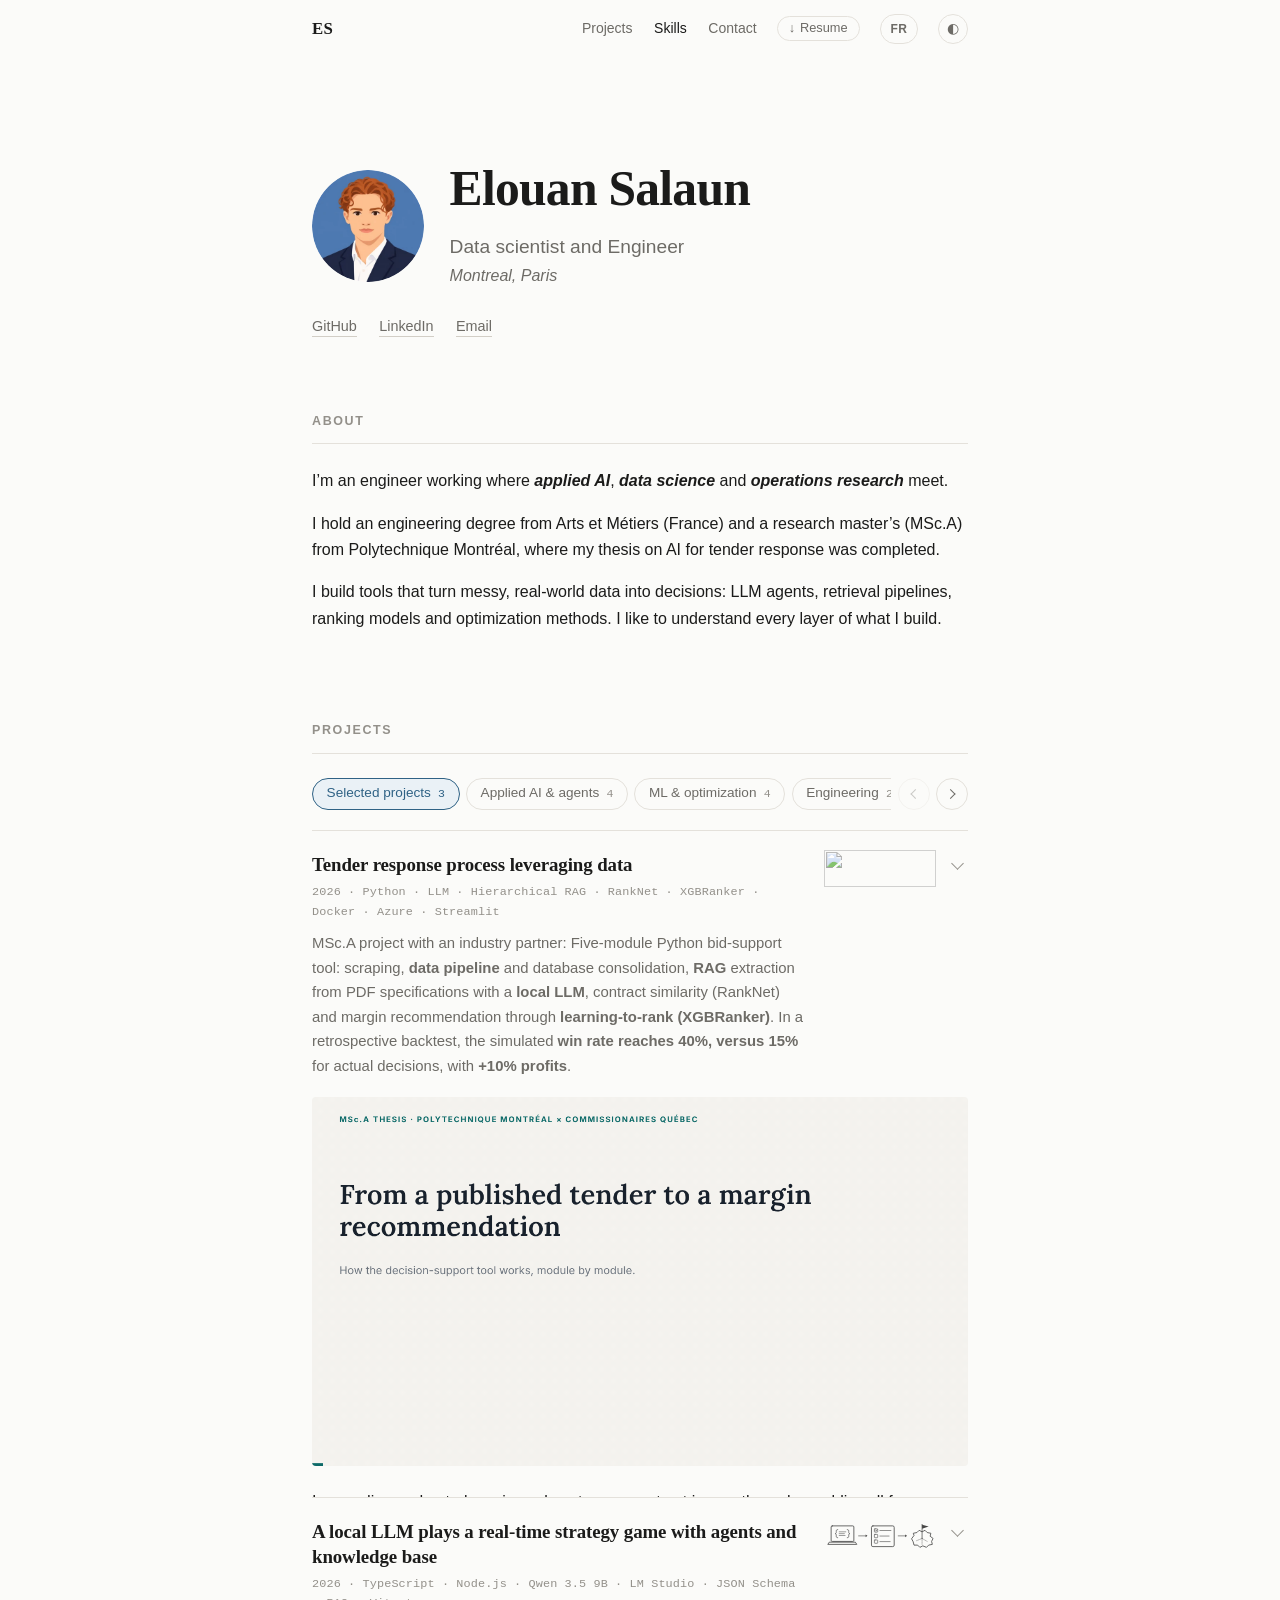
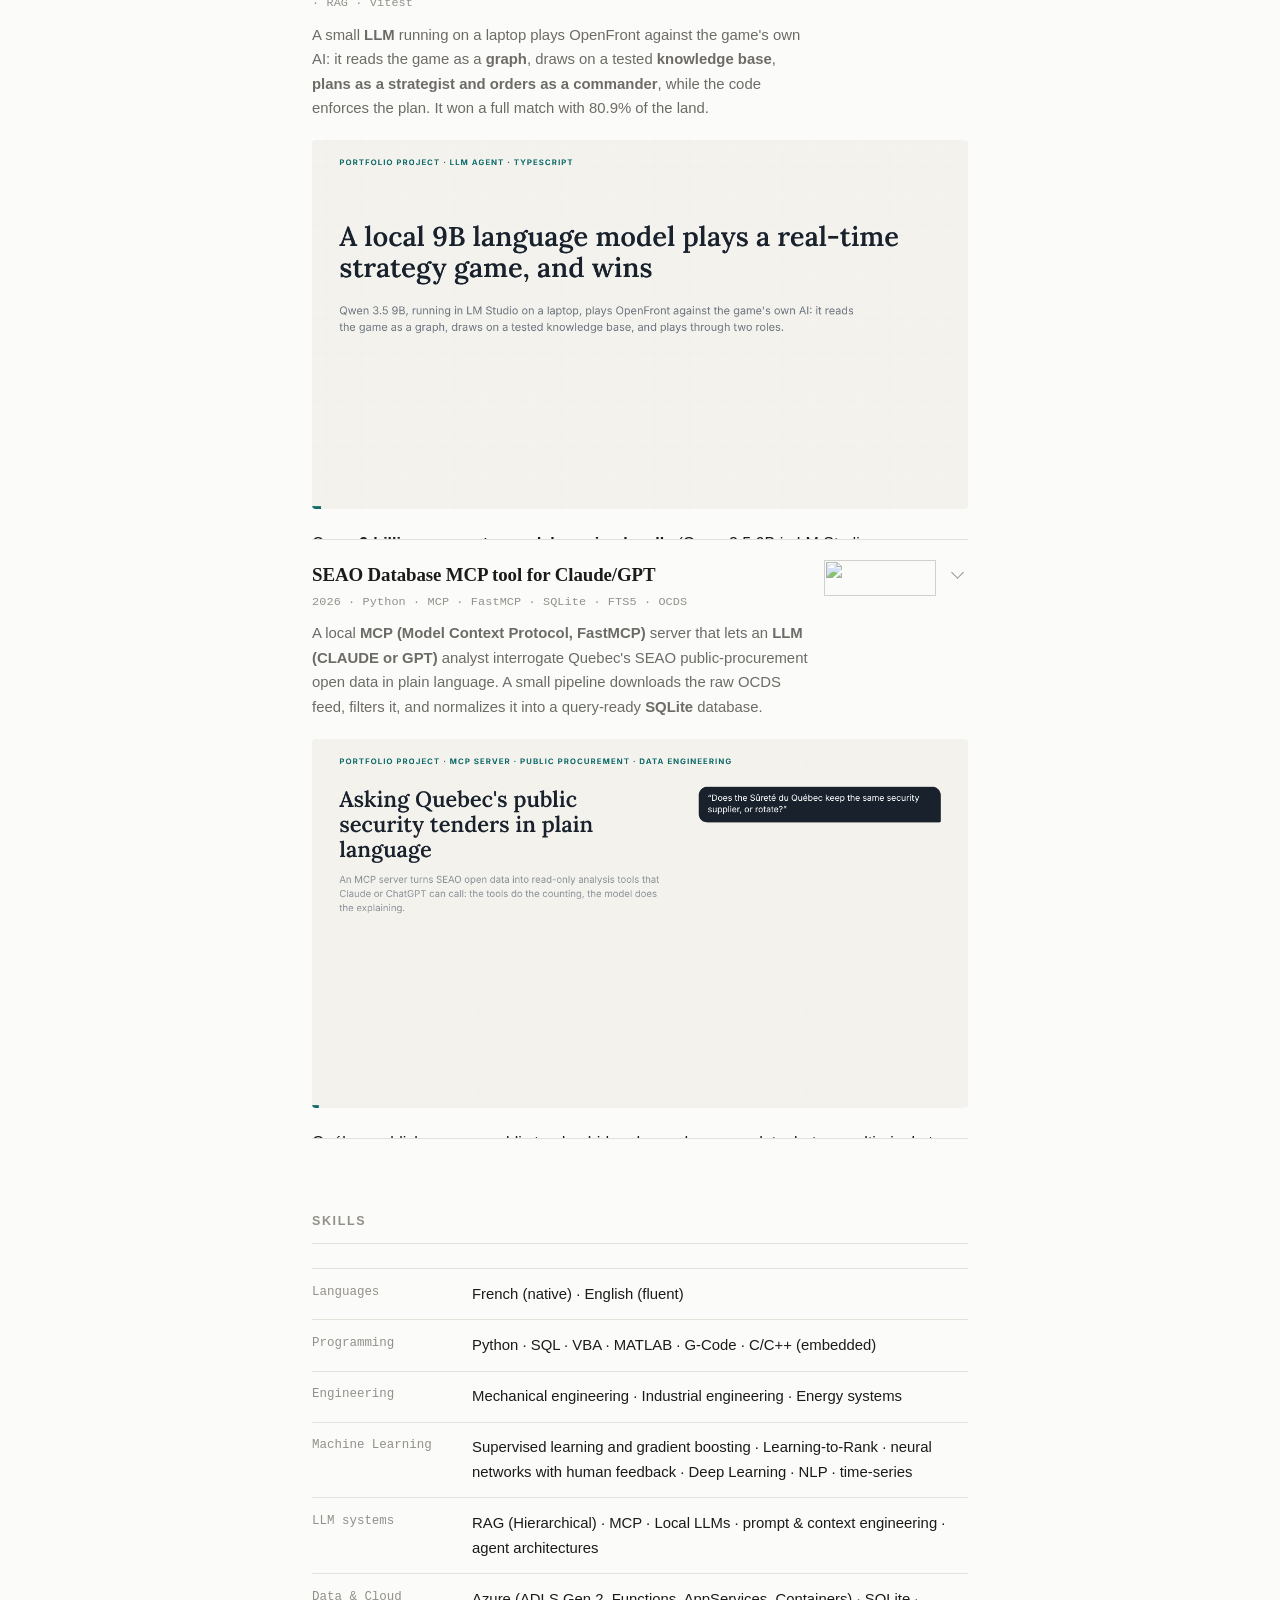
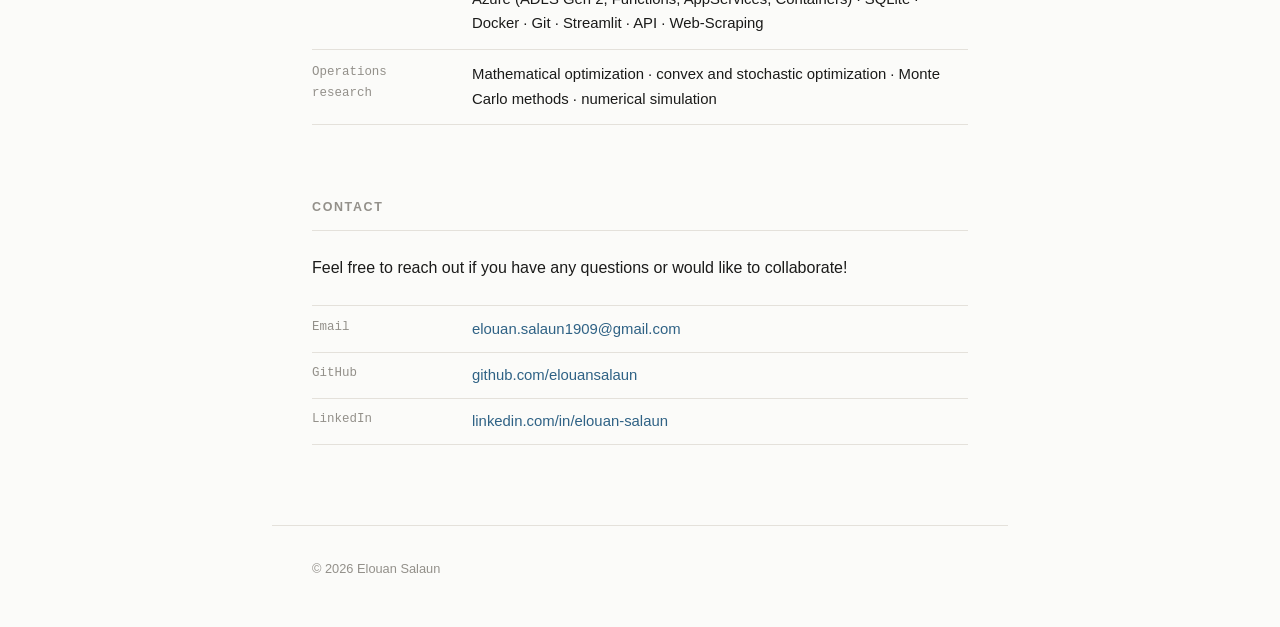
==== commit c51db46a: "traduction" ====
--- a/index.html
+++ b/index.html
@@ -125,7 +125,7 @@
                       aria-expanded="false" aria-controls="p-forecasting-panel">
                 <span class="project-name">Tender response process leveraging data</span>
                 <span class="project-meta">2026 · Python · LLM · Hierarchical RAG · RankNet · XGBRanker · Docker · Azure · Streamlit</span>
-                <span class="project-summary">MSc.A thesis with an industry partner: Five-module Python bid-support tool: scraping, <b>data pipeline</b> and database consolidation, <b>RAG</b> extraction from PDF specifications with a <b>local LLM</b>, contract similarity (RankNet) and margin recommendation through <b>learning-to-rank (XGBRanker)</b>. In a retrospective backtest, the simulated <b>win rate reaches 40%, versus 15%</b> for actual decisions, with <b>+10% profits</b>.</span>
+                <span class="project-summary">MSc.A project with an industry partner: Five-module Python bid-support tool: scraping, <b>data pipeline</b> and database consolidation, <b>RAG</b> extraction from PDF specifications with a <b>local LLM</b>, contract similarity (RankNet) and margin recommendation through <b>learning-to-rank (XGBRanker)</b>. In a retrospective backtest, the simulated <b>win rate reaches 40%, versus 15%</b> for actual decisions, with <b>+10% profits</b>.</span>
                 <img class="project-icon" src="assets/img/icon_project_MSc.svg" alt="" aria-hidden="true">
                 <span class="chevron" aria-hidden="true"></span>
               </button>
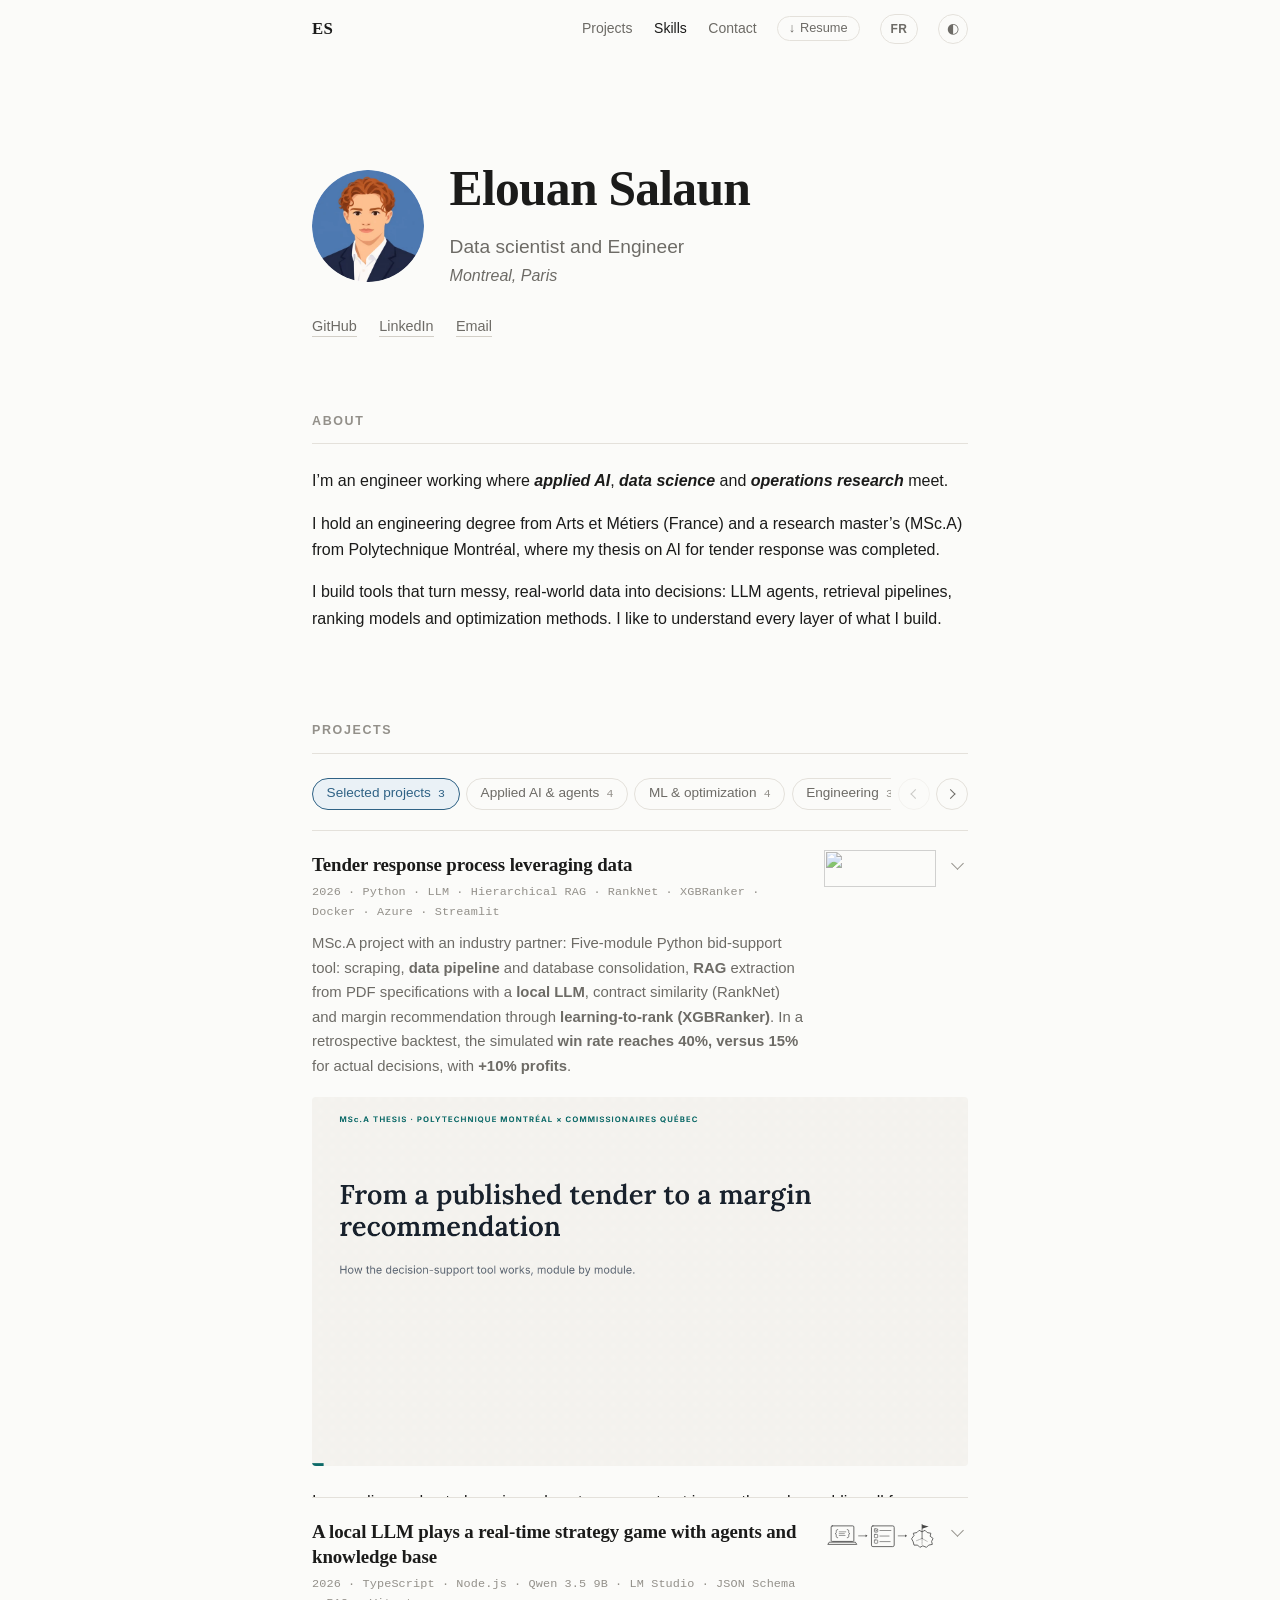
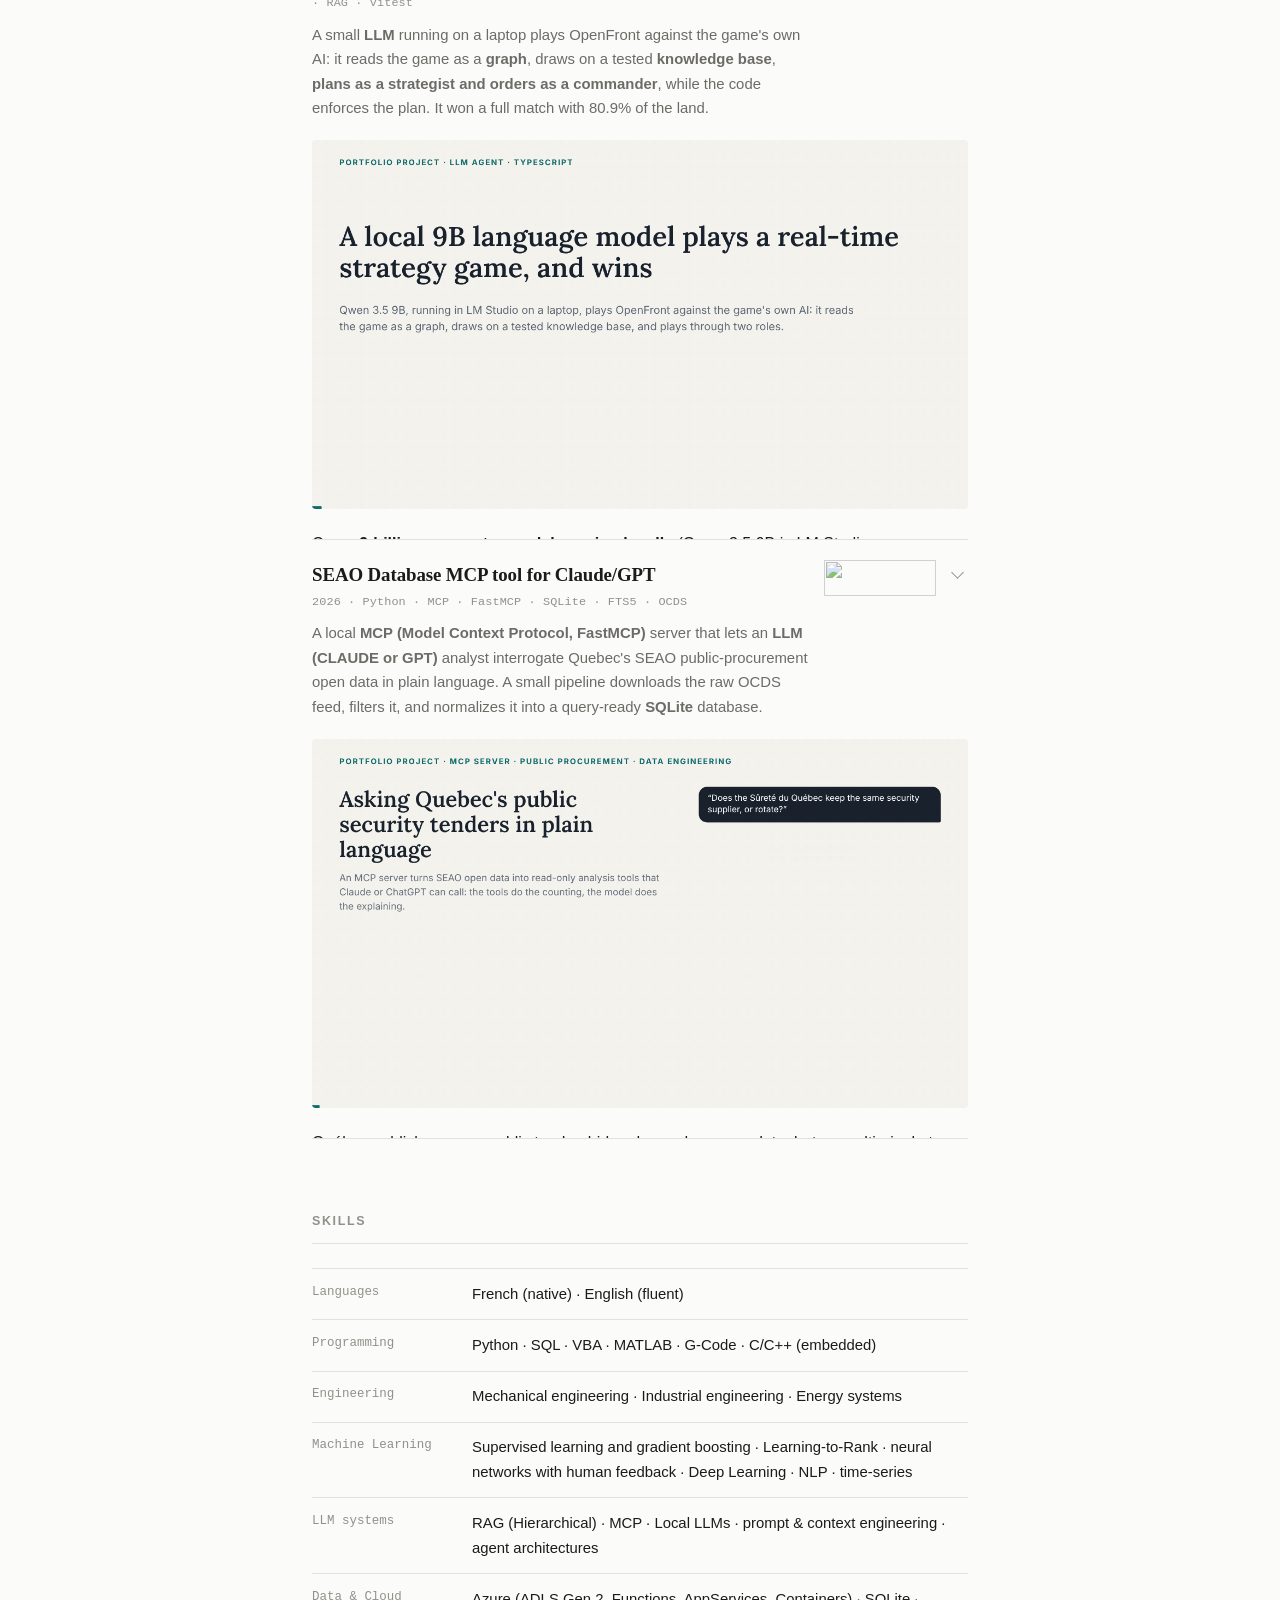
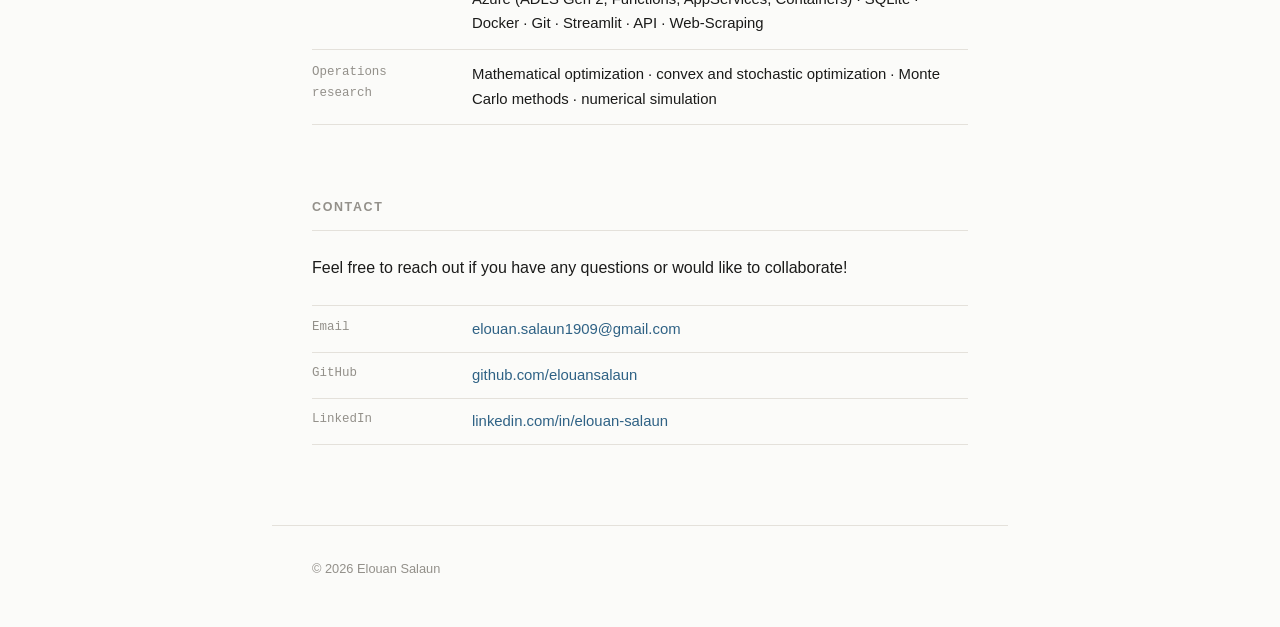
==== commit 1c7aca17: "adding cfdxel old project" ====
--- a/index.html
+++ b/index.html
@@ -96,7 +96,7 @@
           <button class="cat-tab" id="cat-selected-tab" type="button" role="tab" aria-selected="true" aria-controls="cat-selected">Selected projects <span class="cat-count">3</span></button>
           <button class="cat-tab" id="cat-ai-tab" type="button" role="tab" aria-selected="false" aria-controls="cat-ai">Applied AI &amp; agents <span class="cat-count">4</span></button>
           <button class="cat-tab" id="cat-ml-tab" type="button" role="tab" aria-selected="false" aria-controls="cat-ml">ML &amp; optimization <span class="cat-count">4</span></button>
-          <button class="cat-tab" id="cat-eng-tab" type="button" role="tab" aria-selected="false" aria-controls="cat-eng">Engineering <span class="cat-count">2</span></button>
+          <button class="cat-tab" id="cat-eng-tab" type="button" role="tab" aria-selected="false" aria-controls="cat-eng">Engineering <span class="cat-count">3</span></button>
         </div>
         <button class="cat-arrow cat-prev" type="button" aria-label="Previous category"><span aria-hidden="true"></span></button>
         <button class="cat-arrow cat-next" type="button" aria-label="Next category"><span aria-hidden="true"></span></button>
@@ -1959,6 +1959,208 @@
                   and the experimental campaign; this page covers the mathematical and software parts.</p>
 
                 </div>
+
+              </div>
+            </div>
+          </article>
+
+          <!-- ---------- PROJECT: CFDXEL ---------- -->
+          <article class="project" id="p-cfdxel">
+            <h3 class="project-heading">
+              <button class="project-head" id="p-cfdxel-btn" type="button"
+                      aria-expanded="false" aria-controls="p-cfdxel-panel">
+                <span class="project-name">CFDxel: a wind tunnel in pure Excel formulas</span>
+                <span class="project-meta">2023 · Excel · CFD · Lattice Boltzmann (D2Q9, BGK) · iterative calculation · NumPy</span>
+                <span class="project-summary">A <b>2D CFD wind tunnel</b> that runs entirely in Excel cell formulas, with <b>no VBA</b> and no macros. A <b>Lattice Boltzmann</b> solver advances one time step per pass of Excel's circular-reference engine: type x to draw an obstacle, press F9, and a <b>von Kármán vortex street</b> forms behind it.</span>
+                <img class="project-icon" src="assets/img/icon_project_cfd.svg" alt="" aria-hidden="true">
+                <span class="chevron" aria-hidden="true"></span>
+              </button>
+            </h3>
+
+            <img class="project-preview" src="assets/img/CFDxel/cfdxel_preview.jpg" alt="Screenshot of the CFDxel workbook in Excel, vorticity view: a purple cylinder on a canvas of cells, with a von Kármán vortex street of alternating red and blue vortices trailing behind it." width="1200" height="675" loading="lazy" decoding="async">
+
+            <div class="panel" id="p-cfdxel-panel" role="region" aria-labelledby="p-cfdxel-btn">
+              <div class="panel-inner">
+
+                <div class="rk">
+
+                  <div class="rk-top">
+                    <p>A two-dimensional wind tunnel built entirely from Excel cell formulas, with no VBA,
+                    macros or add-ins. You draw an obstacle by typing x into cells, press F9, and the flow
+                    develops around it until vortices shed behind it. Under the hood it is a Lattice
+                    Boltzmann solver (D2Q9, BGK); the hard part was making a spreadsheet step through time,
+                    which meant <strong>turning Excel's circular-reference engine into a time
+                    integrator</strong>.</p>
+
+                    <div class="rk-facts">
+                      <div class="rk-fact"><b>0</b><span>lines of VBA: every population of every cell is a plain formula</span></div>
+                      <div class="rk-fact"><b>≈540,000</b><span>formulas recomputed at each time step on a 100 × 300 grid</span></div>
+                      <div class="rk-fact"><b>10⁻¹⁵</b><span>gap between the workbook and a NumPy reference of the same scheme</span></div>
+                    </div>
+                  </div>
+
+                  <div class="rk-sec">
+                    <span class="rk-eyebrow">01 — How it works</span>
+                    <div class="rk-col">
+                      <p>Lattice Boltzmann fits a spreadsheet because it is local and explicit: a cell only
+                      needs its 8 neighbours at the previous step, so one formula gives one update, and a
+                      wall is a single IF. Each iteration of Excel's iterative calculation is one time step.
+                      Two copies of the 9 populations take turns, and a phase flag decides which one is
+                      written while the other holds.</p>
+                    </div>
+
+                    <figure>
+                      <div class="rk-frame">
+                        <svg viewBox="0 0 940 410" role="img" aria-label="The Tunnel sheet, where obstacles are typed, feeds the Mask sheet, which combines walls, drawn cells and a predefined shape. The mask feeds two buffers of nine populations, A and B, updated by pull streaming and BGK collision. A clock on the Control sheet flips a phase flag every iteration to decide which buffer is written. Below, density and velocity are taken from the last buffer written, normalised on the View sheet for the selected mode, and painted back onto the Tunnel sheet by conditional formatting.">
+                          <defs>
+                            <marker id="cfd-a" viewBox="0 0 10 10" refX="9" refY="5" markerWidth="7" markerHeight="7" orient="auto-start-reverse">
+                              <path d="M0,0 L10,5 L0,10 z" fill="currentColor"/>
+                            </marker>
+                          </defs>
+
+                          <g font-family="Source Sans 3, sans-serif" font-size="11.5" fill="currentColor" opacity=".55">
+                            <text x="16" y="30">solve — one pass of Excel's circular calculation = one time step</text>
+                            <text x="16" y="272">display — read from the buffer written last</text>
+                          </g>
+
+                          <!-- row 1 : solve -->
+                          <g font-family="IBM Plex Mono, monospace">
+                            <rect x="16" y="54" width="160" height="96" rx="2" fill="none" stroke="currentColor" stroke-width="1.2" stroke-dasharray="4 3" opacity=".85"/>
+                            <text x="96" y="78" text-anchor="middle" fill="currentColor" font-size="11.5">Tunnel</text>
+                            <text x="96" y="96" text-anchor="middle" fill="currentColor" font-size="9.5" opacity=".7">type x to draw</text>
+                            <text x="96" y="112" text-anchor="middle" fill="currentColor" font-size="9.5" opacity=".7">shape · ρ, μ, U, D</text>
+                            <text x="96" y="128" text-anchor="middle" fill="currentColor" font-size="9" opacity=".55">the only sheet you edit</text>
+
+                            <rect x="220" y="54" width="160" height="96" rx="2" fill="none" stroke="var(--perf)" stroke-width="1.5"/>
+                            <text x="300" y="78" text-anchor="middle" fill="var(--perf)" font-size="11.5">Mask</text>
+                            <text x="300" y="96" text-anchor="middle" fill="var(--perf)" font-size="9.5" opacity=".9">walls OR x OR shape</text>
+                            <text x="300" y="112" text-anchor="middle" fill="var(--perf)" font-size="9" opacity=".75">1 solid · 0 fluid</text>
+                            <text x="300" y="128" text-anchor="middle" fill="var(--perf)" font-size="9" opacity=".75">recomputed every F9</text>
+
+                            <rect x="424" y="54" width="300" height="96" rx="2" fill="none" stroke="var(--hedge)" stroke-width="1.8"/>
+                            <text x="574" y="78" text-anchor="middle" fill="var(--hedge)" font-size="11.5">A_0…A_8  ⇄  B_0…B_8</text>
+                            <text x="574" y="96" text-anchor="middle" fill="var(--hedge)" font-size="9.5" opacity=".9">9 populations × 2 buffers</text>
+                            <text x="574" y="112" text-anchor="middle" fill="var(--hedge)" font-size="9.5" opacity=".75">pull streaming + BGK, one LET per cell</text>
+                            <text x="574" y="128" text-anchor="middle" fill="var(--hedge)" font-size="9" opacity=".6">bounce-back: IF(Mask=1, opposite, neighbour)</text>
+
+                            <rect x="780" y="54" width="144" height="96" rx="2" fill="none" stroke="var(--risk)" stroke-width="1.5"/>
+                            <text x="852" y="78" text-anchor="middle" fill="var(--risk)" font-size="11.5">Control</text>
+                            <text x="852" y="96" text-anchor="middle" fill="var(--risk)" font-size="9.5" opacity=".9">Phase = 1 − Phase</text>
+                            <text x="852" y="112" text-anchor="middle" fill="var(--risk)" font-size="9.5" opacity=".75">Tick = Tick + 1</text>
+                            <text x="852" y="128" text-anchor="middle" fill="var(--risk)" font-size="9" opacity=".6">evaluated first</text>
+                          </g>
+
+                          <g stroke="currentColor" stroke-width="1.3" fill="none" opacity=".55" marker-end="url(#cfd-a)">
+                            <line x1="176" y1="102" x2="216" y2="102"/>
+                            <line x1="380" y1="102" x2="420" y2="102"/>
+                            <line x1="780" y1="102" x2="728" y2="102"/>
+                            <path d="M640,150 C640,190 508,190 508,158"/>
+                          </g>
+                          <g font-family="Source Sans 3, sans-serif" font-size="10" fill="currentColor" opacity=".55">
+                            <text x="754" y="94" text-anchor="middle">writes</text>
+                            <text x="574" y="200" text-anchor="middle">Phase 0: A from B · Phase 1: B from A</text>
+                          </g>
+
+                          <!-- row 2 : display -->
+                          <g font-family="IBM Plex Mono, monospace">
+                            <rect x="424" y="292" width="300" height="88" rx="2" fill="none" stroke="var(--hedge)" stroke-width="1.5"/>
+                            <text x="574" y="320" text-anchor="middle" fill="var(--hedge)" font-size="11.5">Rho · Ux · Uy</text>
+                            <text x="574" y="339" text-anchor="middle" fill="var(--hedge)" font-size="9.5" opacity=".9">moments of the last buffer written</text>
+                            <text x="574" y="355" text-anchor="middle" fill="var(--hedge)" font-size="9" opacity=".75">ρ = Σ fᵢ · ρu = Σ fᵢ cᵢ</text>
+
+                            <rect x="220" y="292" width="160" height="88" rx="2" fill="none" stroke="var(--perf)" stroke-width="1.5"/>
+                            <text x="300" y="320" text-anchor="middle" fill="var(--perf)" font-size="11.5">View</text>
+                            <text x="300" y="339" text-anchor="middle" fill="var(--perf)" font-size="9.5" opacity=".9">|u| · ω · Δρ</text>
+                            <text x="300" y="355" text-anchor="middle" fill="var(--perf)" font-size="9" opacity=".75">normalised to [0, 1]</text>
+
+                            <rect x="16" y="292" width="160" height="88" rx="2" fill="none" stroke="var(--risk)" stroke-width="1.5"/>
+                            <text x="96" y="320" text-anchor="middle" fill="var(--risk)" font-size="11.5">formatting</text>
+                            <text x="96" y="339" text-anchor="middle" fill="var(--risk)" font-size="9.5" opacity=".9">9 colour bands</text>
+                            <text x="96" y="355" text-anchor="middle" fill="var(--risk)" font-size="9" opacity=".75">rules read View!</text>
+                          </g>
+
+                          <g stroke="currentColor" stroke-width="1.3" fill="none" opacity=".55" marker-end="url(#cfd-a)">
+                            <line x1="680" y1="150" x2="680" y2="288"/>
+                            <line x1="424" y1="336" x2="384" y2="336"/>
+                            <line x1="220" y1="336" x2="180" y2="336"/>
+                            <path d="M96,292 L96,154"/>
+                          </g>
+                          <g font-family="Source Sans 3, sans-serif" font-size="10" fill="currentColor" opacity=".55">
+                            <text x="108" y="226">painted on the canvas</text>
+                          </g>
+                        </svg>
+                      </div>
+                      <figcaption><b>Two buffers and a clock.</b> Excel evaluates cells in its own order, so a
+                      single buffer would mix time levels. Because Phase flips every iteration, the buffer
+                      being read is always frozen; the one assumption left is that Control is evaluated
+                      first, which the Tick counter checks on every F9.</figcaption>
+                    </figure>
+                  </div>
+
+                  <div class="rk-sec">
+                    <span class="rk-eyebrow">02 — Skills</span>
+                    <ul class="rk-plain">
+                      <li><b>Computational fluid dynamics.</b> Lattice Boltzmann D2Q9 with BGK collision,
+                      bounce-back walls, an equilibrium inlet with a short sideways kick to trigger
+                      shedding, and a zero-gradient outlet.</li>
+                      <li><b>Numerical modelling.</b> Physical inputs (ρ, μ, U, D) turned into a Reynolds
+                      number, a relaxation time and back into physical units; τ is clamped at 0.52 for
+                      stability, and the Reynolds number actually simulated is shown next to the requested one.</li>
+                      <li><b>Spreadsheet engineering.</b> One LET template for all 18 buffer sheets, double
+                      buffering against Excel's calculation order, a mask that combines walls, drawn cells and
+                      parametric shapes (circle, rectangle, NACA 0012 with angle of attack), and
+                      conditional formatting across sheets as the renderer.</li>
+                      <li><b>Verification.</b> A NumPy implementation of the same scheme, injected into the
+                      workbook: every population matched to about 10⁻¹⁵.</li>
+                    </ul>
+                  </div>
+
+                  <div class="rk-sec">
+                    <span class="rk-eyebrow">03 — Results</span>
+                    <div class="rk-col">
+                      <p>With a 20-cell cylinder at Re = 100, the workbook goes through the expected
+                      sequence: a symmetric pair of recirculation zones, a longer wake that starts to swing,
+                      then periodic vortex shedding after about 3,000 steps. Obstacles can be redrawn
+                      while the flow is running.</p>
+                    </div>
+
+                    <div class="rk-shots">
+                      <figure>
+                        <div class="rk-frame rk-frame--img">
+                          <img src="assets/img/CFDxel/wake_symmetric.jpg" alt="Velocity view after about 600 steps: two slow blue recirculation zones sit symmetrically behind the purple cylinder, with fast red flow around its sides." width="1200" height="450" loading="lazy" decoding="async">
+                        </div>
+                        <figcaption><b>Symmetric wake.</b> About 600 steps in, two slow recirculation zones
+                        (blue) form behind the cylinder, in the velocity view.</figcaption>
+                      </figure>
+                      <figure>
+                        <div class="rk-frame rk-frame--img">
+                          <img src="assets/img/CFDxel/wake_shedding.jpg" alt="Velocity view during periodic shedding: the slow blue wake behind the cylinder has become wavy and breaks into blobs that travel downstream." width="1200" height="450" loading="lazy" decoding="async">
+                        </div>
+                        <figcaption><b>Periodic shedding.</b> Slow fluid detaches alternately from the top
+                        and the bottom of the cylinder and travels downstream.</figcaption>
+                      </figure>
+                    </div>
+
+                    <figure>
+                      <div class="rk-frame rk-frame--img">
+                        <img src="assets/img/CFDxel/custom_obstacles.jpg" alt="Velocity view with two hand-drawn purple wedges instead of the cylinder: a fast red jet passes through the gap between them and a slow blue wake trails behind each one." width="1200" height="403" loading="lazy" decoding="async">
+                      </div>
+                      <figcaption><b>Any shape, typed in.</b> Two wedges drawn with x instead of the
+                      cylinder. The fluid squeezed between them accelerates into a jet (red) and each wedge
+                      trails a slow wake; the staircase edges are those of any bounce-back geometry.</figcaption>
+                    </figure>
+                  </div>
+
+                  <p class="rk-foot">Personal project, 2023. Plain BGK and simple bounce-back cap the
+                  simulated Reynolds number at about 300 on this grid, and the mean density drifts by about
+                  2% over 6,000 steps with the open inlet and outlet; Zou–He boundaries and an MRT
+                  collision are the next steps.</p>
+
+                </div>
+
+                <!-- <p class="project-links">
+                  <a href="https://github.com/elouansalaun/CFDxel">Repository ↗</a>
+                </p> -->
 
               </div>
             </div>
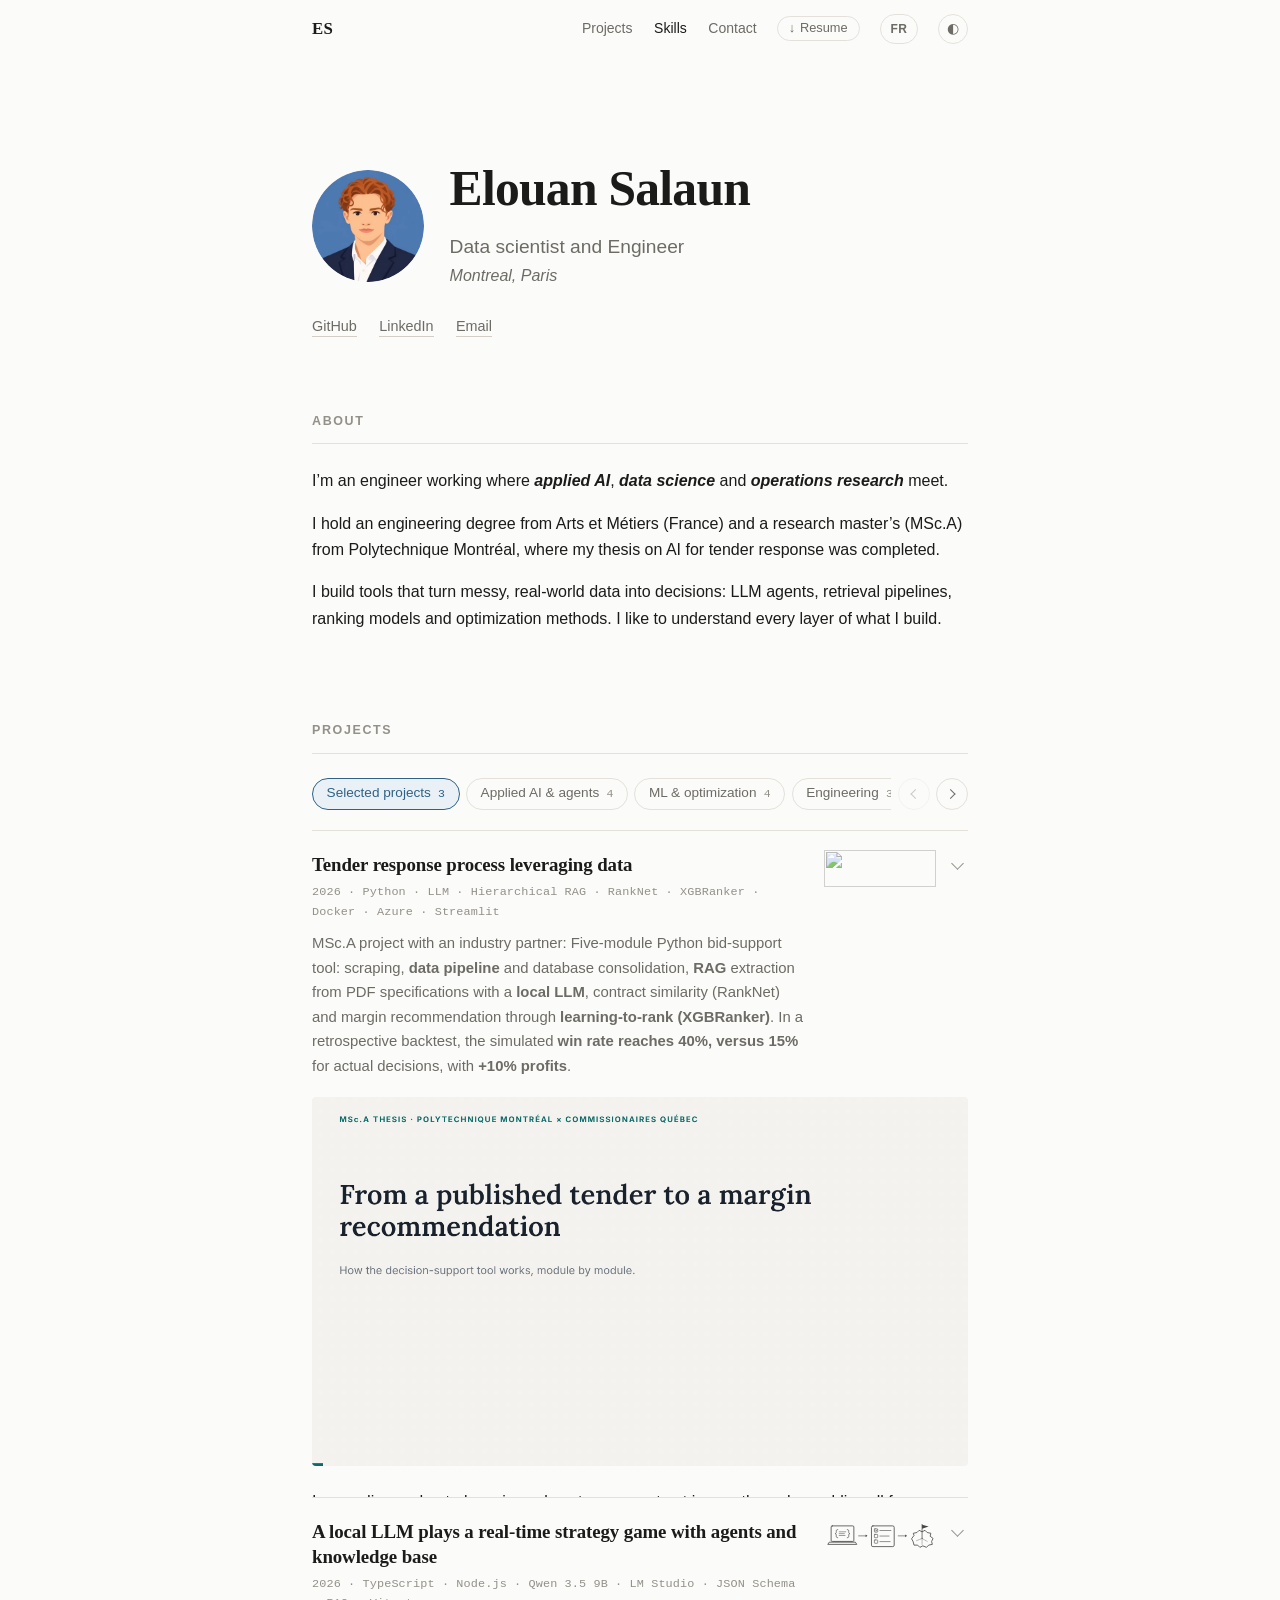
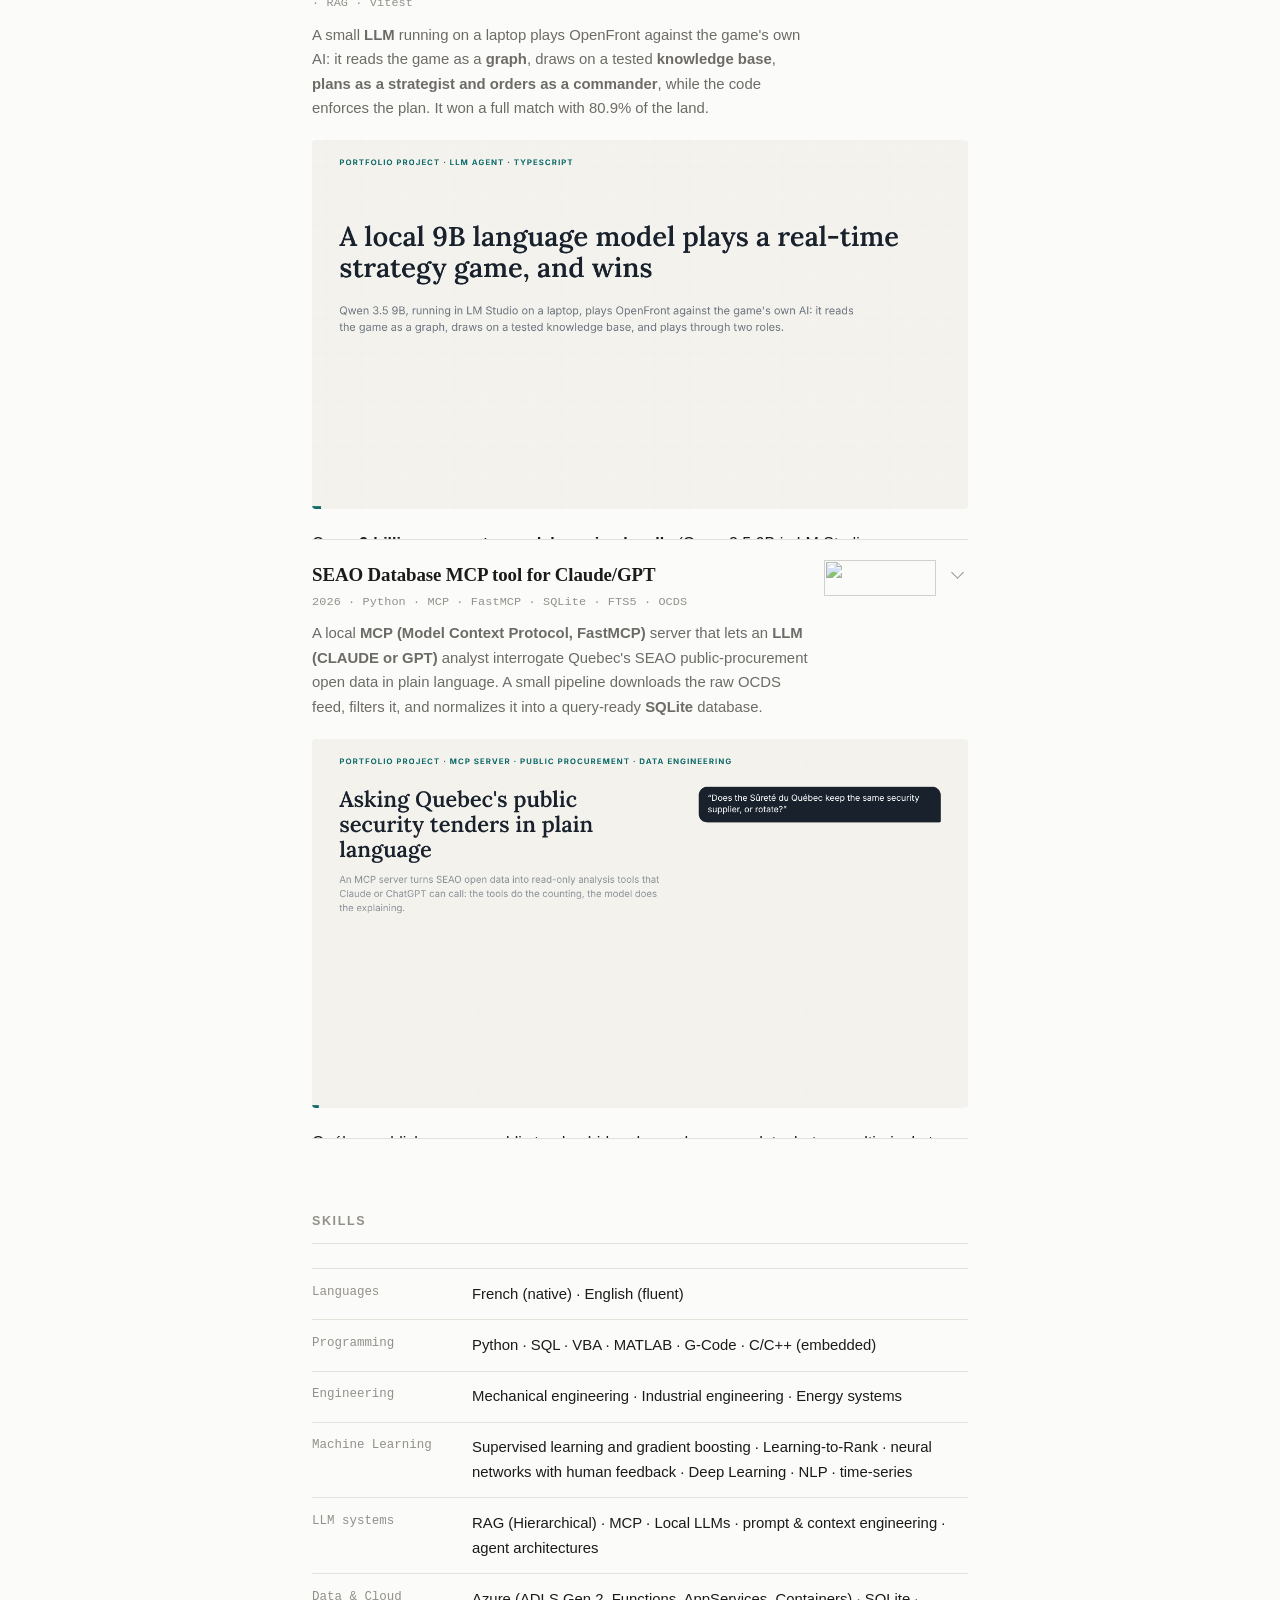
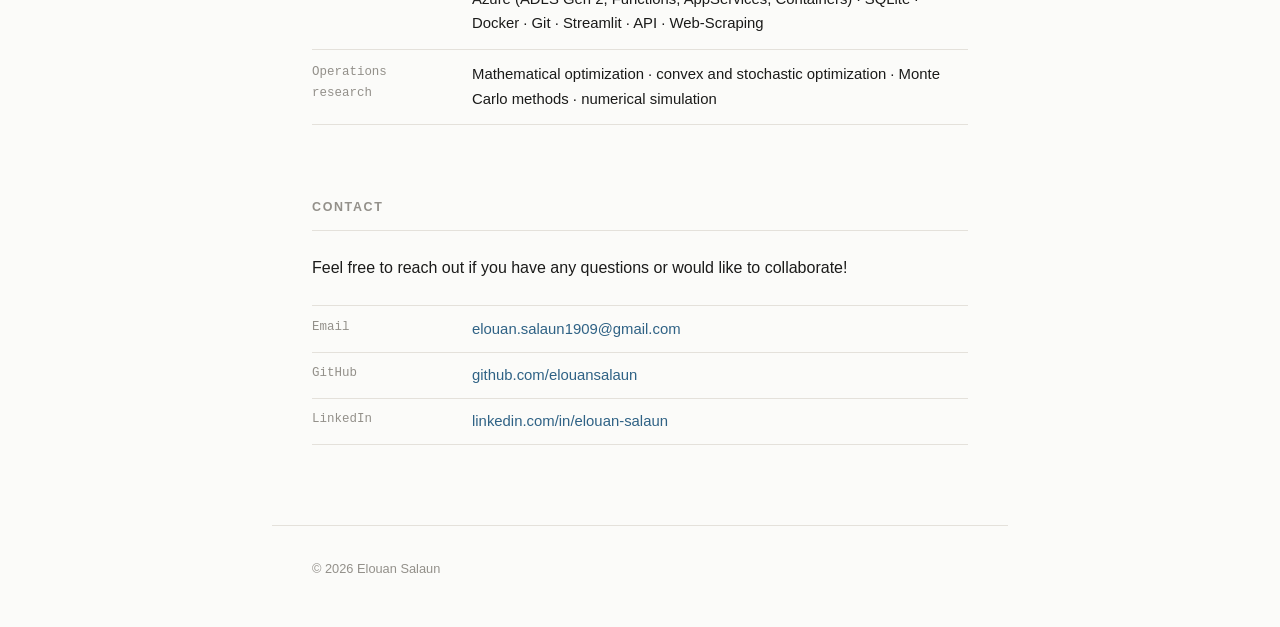
==== commit 48347921: "project and link update" ====
--- a/index.html
+++ b/index.html
@@ -411,7 +411,7 @@
             </div>
           </article>
 
-          <!-- ---------- PROJECT: LIDAR AGENT ---------- -->
+          <!-- ---------- PROJECT: LIDAR AGENT ---------- --><!-- 
           <article class="project" id="p-lidar-agent">
             <h3 class="project-heading">
               <button class="project-head" id="p-lidar-agent-btn" type="button"
@@ -539,7 +539,7 @@
 
               </div>
             </div>
-          </article>
+          </article>-->
 
           <!-- ---------- PROJECT 2 ---------- -->
           <article class="project" id="p-seao">
@@ -1175,7 +1175,7 @@
             </div>
           </article>
 
-          <!-- ---------- PROJECT: LIDAR SURVEILLANCE ---------- -->
+          <!-- ---------- PROJECT: LIDAR SURVEILLANCE ---------- --> <!--
           <article class="project" id="p-lidar">
             <h3 class="project-heading">
               <button class="project-head" id="p-lidar-btn" type="button"
@@ -1318,7 +1318,7 @@
 
               </div>
             </div>
-          </article>
+          </article>-->
 
           <!-- ---------- PROJECT 3 ---------- -->
           <article class="project" id="p-causal">
@@ -1763,207 +1763,6 @@
             </div>
           </article>
 
-          <!-- ---------- PROJECT 5 ---------- -->
-          <article class="project" id="p-perseus">
-            <h3 class="project-heading">
-              <button class="project-head" id="p-perseus-btn" type="button"
-                      aria-expanded="false" aria-controls="p-perseus-panel">
-                <span class="project-name">Manufacturing of a Rocket Nose Cone by Filament Winding</span>
-                <span class="project-meta">2023 · Python · NumPy · SciPy · differential geometry · RK4 · G-code</span>
-                <span class="project-summary">Semester project with <b>Centre National d'Études Spatiales (CNES)</b>. Mathematical modeling and simulation of winding processes. Programming of the 4-axis winding machine.</span>
-                <img class="project-icon" src="assets/img/icon_project_perseus.svg" alt="" aria-hidden="true">
-                <span class="chevron" aria-hidden="true"></span>
-              </button>
-            </h3>
-
-            <div class="panel" id="p-perseus-panel" role="region" aria-labelledby="p-perseus-btn">
-              <div class="panel-inner">
-
-                <div class="rk">
-
-                  <img class="rk-resume" src="assets/img/Perseus/resume_filament-winding-nose-cone.svg" alt="One-page summary of the study: the tangent-ogive mandrel profile with its 26.27 mm polar opening and the Clairaut relation, a starting angle of 25 degrees and a friction parameter lambda; the three-state ordinary differential equation in z, theta and alpha parametrised by arc length, integrated by a fourth-order Runge-Kutta scheme at half-millimetre steps with convergence order 3.98 to 3.99 and turnarounds located by bisection; and the five stages of the chain — geometry, integration, pattern closure, four-axis kinematics and adaptively decimated G-code." width="803" height="457" loading="lazy" decoding="async">
-
-                  <div class="rk-top">
-                    <p>A semester project for the CNES PERSEUS programme at Arts et Métiers: a rocket nose
-                    cone wound from flax fibre on a four-axis winding machine. A fibre laid along the wrong
-                    path slides down the cone before the resin cures, which is what the first trials
-                    showed. My part was the mathematical and software chain: <strong>model the fibre path,
-                    simulate the whole winding and generate the machine program</strong>.</p>
-
-                    <div class="rk-facts">
-                      <div class="rk-fact"><b>3.99</b><span>measured convergence order of the RK4 solver (4 expected)</span></div>
-                      <div class="rk-fact"><b>26.2708 mm</b><span>polar opening found by the solver, against 26.271 mm in closed form</span></div>
-                      <div class="rk-fact"><b>×9.7</b><span>10,597 path points compressed to 1,095 G-code blocks within 0.05 mm</span></div>
-                    </div>
-                  </div>
-
-                  <div class="rk-sec">
-                    <span class="rk-eyebrow">01 — How it works</span>
-                    <div class="rk-col">
-                      <p>The fibre path is the solution of a three-equation ODE built from the surface
-                      geometry and one friction parameter. Everything downstream (pattern, coverage,
-                      machine axes, timing, G-code) is computed from that one trajectory.</p>
-                    </div>
-
-                    <figure>
-                      <div class="rk-frame">
-                        <svg viewBox="0 0 940 380" role="img" aria-label="A mandrel profile, given either as a CSV point cloud or as an analytic quadratic, is fitted into a C2 representation providing r, r prime and r double prime. That feeds the winding differential equation, which is advanced by a fourth-order Runge-Kutta stepper with bisected event location. Free legs and prescribed-angle turnarounds alternate to build a continuous path; the pattern-closure rule fixes the mandrel advance per circuit. The resulting path branches into a coverage analysis on one side and, on the other, into the four-axis inverse kinematics, the look-ahead time law and the decimated G-code export.">
-                          <defs>
-                            <marker id="fw-a" viewBox="0 0 10 10" refX="9" refY="5" markerWidth="7" markerHeight="7" orient="auto-start-reverse">
-                              <path d="M0,0 L10,5 L0,10 z" fill="currentColor"/>
-                            </marker>
-                          </defs>
-
-                          <g font-family="Source Sans 3, sans-serif" font-size="11.5" fill="currentColor" opacity=".55">
-                            <text x="16" y="28">geometry and the model</text>
-                            <text x="16" y="228">assembly, then the machine</text>
-                          </g>
-
-                          <g font-family="IBM Plex Mono, monospace">
-                            <rect x="16" y="42" width="158" height="86" rx="2" fill="none" stroke="currentColor" stroke-width="1.2" stroke-dasharray="4 3" opacity=".85"/>
-                            <text x="95" y="68" text-anchor="middle" fill="currentColor" font-size="11.5">profile</text>
-                            <text x="95" y="86" text-anchor="middle" fill="currentColor" font-size="9.5" opacity=".7">pointsmandrin.csv</text>
-                            <text x="95" y="102" text-anchor="middle" fill="currentColor" font-size="9.5" opacity=".7">or the quadratic fit</text>
-                            <text x="95" y="118" text-anchor="middle" fill="currentColor" font-size="9" opacity=".55">z ; y columns</text>
-
-                            <rect x="216" y="42" width="176" height="86" rx="2" fill="none" stroke="var(--perf)" stroke-width="1.5"/>
-                            <text x="304" y="68" text-anchor="middle" fill="var(--perf)" font-size="11.5">Mandrel</text>
-                            <text x="304" y="86" text-anchor="middle" fill="var(--perf)" font-size="9.5" opacity=".9">quartic smoothing spline</text>
-                            <text x="304" y="102" text-anchor="middle" fill="var(--perf)" font-size="9.5" opacity=".75">r(z), r′(z), r″(z)</text>
-                            <text x="304" y="118" text-anchor="middle" fill="var(--perf)" font-size="9" opacity=".6">C² so κₙ is smooth</text>
-
-                            <rect x="434" y="42" width="186" height="86" rx="2" fill="none" stroke="var(--hedge)" stroke-width="1.8"/>
-                            <text x="527" y="68" text-anchor="middle" fill="var(--hedge)" font-size="11.5">winding_rhs</text>
-                            <text x="527" y="86" text-anchor="middle" fill="var(--hedge)" font-size="9.5" opacity=".9">dz, dθ, dα / ds</text>
-                            <text x="527" y="102" text-anchor="middle" fill="var(--hedge)" font-size="9.5" opacity=".75">Euler + Liouville</text>
-                            <text x="527" y="118" text-anchor="middle" fill="var(--hedge)" font-size="9" opacity=".6">λ = κ_g / κ_n</text>
-
-                            <rect x="662" y="42" width="176" height="86" rx="2" fill="none" stroke="var(--hedge)" stroke-width="1.5"/>
-                            <text x="750" y="68" text-anchor="middle" fill="var(--hedge)" font-size="11.5">_rk4_step</text>
-                            <text x="750" y="86" text-anchor="middle" fill="var(--hedge)" font-size="9.5" opacity=".9">fixed Δs in fibre mm</text>
-                            <text x="750" y="102" text-anchor="middle" fill="var(--hedge)" font-size="9.5" opacity=".75">events by bisection</text>
-                            <text x="750" y="118" text-anchor="middle" fill="var(--hedge)" font-size="9" opacity=".6">lands exactly on α = 90°</text>
-                          </g>
-
-                          <g stroke="currentColor" stroke-width="1.3" fill="none" opacity=".5" marker-end="url(#fw-a)">
-                            <line x1="174" y1="85" x2="212" y2="85"/>
-                            <line x1="392" y1="85" x2="430" y2="85"/>
-                            <line x1="620" y1="85" x2="658" y2="85"/>
-                            <path d="M750,128 L750,168 L120,168 L120,242"/>
-                          </g>
-
-                          <g font-family="IBM Plex Mono, monospace">
-                            <rect x="16" y="242" width="196" height="94" rx="2" fill="none" stroke="var(--perf)" stroke-width="1.5"/>
-                            <text x="114" y="268" text-anchor="middle" fill="var(--perf)" font-size="11.5">build_path</text>
-                            <text x="114" y="286" text-anchor="middle" fill="var(--perf)" font-size="9.5" opacity=".9">leg → turn → leg → turn</text>
-                            <text x="114" y="302" text-anchor="middle" fill="var(--perf)" font-size="9.5" opacity=".75">prescribed-α turnarounds</text>
-                            <text x="114" y="318" text-anchor="middle" fill="var(--perf)" font-size="9" opacity=".6">pattern closure fixes Δθ</text>
-
-                            <rect x="254" y="242" width="164" height="94" rx="2" fill="none" stroke="currentColor" stroke-width="1.2" stroke-dasharray="4 3" opacity=".85"/>
-                            <text x="336" y="272" text-anchor="middle" fill="currentColor" font-size="11.5">coverage_profile</text>
-                            <text x="336" y="292" text-anchor="middle" fill="currentColor" font-size="9.5" opacity=".7">crossing counting</text>
-                            <text x="336" y="308" text-anchor="middle" fill="currentColor" font-size="9.5" opacity=".7">Φ(z), thickness</text>
-
-                            <rect x="460" y="242" width="164" height="94" rx="2" fill="none" stroke="var(--hedge)" stroke-width="1.5"/>
-                            <text x="542" y="272" text-anchor="middle" fill="var(--hedge)" font-size="11.5">four_axis_ik</text>
-                            <text x="542" y="292" text-anchor="middle" fill="var(--hedge)" font-size="9.5" opacity=".9">eye standoff + lead</text>
-                            <text x="542" y="308" text-anchor="middle" fill="var(--hedge)" font-size="9.5" opacity=".75">A, Z, Y, B</text>
-
-                            <rect x="666" y="242" width="120" height="94" rx="2" fill="none" stroke="var(--hedge)" stroke-width="1.5"/>
-                            <text x="726" y="272" text-anchor="middle" fill="var(--hedge)" font-size="11.5">time_law</text>
-                            <text x="726" y="292" text-anchor="middle" fill="var(--hedge)" font-size="9.5" opacity=".9">axis limits</text>
-                            <text x="726" y="308" text-anchor="middle" fill="var(--hedge)" font-size="9.5" opacity=".75">look-ahead</text>
-
-                            <rect x="828" y="242" width="108" height="94" rx="2" fill="none" stroke="var(--risk)" stroke-width="1.5"/>
-                            <text x="882" y="272" text-anchor="middle" fill="var(--risk)" font-size="11.5">export_x4g</text>
-                            <text x="882" y="292" text-anchor="middle" fill="var(--risk)" font-size="9.5" opacity=".9">decimation</text>
-                            <text x="882" y="308" text-anchor="middle" fill="var(--risk)" font-size="9.5" opacity=".75">.X4G blocks</text>
-                          </g>
-
-                          <g stroke="currentColor" stroke-width="1.3" fill="none" opacity=".5" marker-end="url(#fw-a)">
-                            <line x1="212" y1="289" x2="250" y2="289"/>
-                            <path d="M212,266 L436,266 L436,289 L456,289"/>
-                            <line x1="624" y1="289" x2="662" y2="289"/>
-                            <line x1="786" y1="289" x2="824" y2="289"/>
-                          </g>
-                          <g font-family="Source Sans 3, sans-serif" font-size="10" fill="currentColor" opacity=".55">
-                            <text x="231" y="282" text-anchor="middle">Φ</text>
-                            <text x="436" y="258" text-anchor="middle">(s, z, θ, α)</text>
-                          </g>
-                        </svg>
-                      </div>
-                      <figcaption><b>One model, two consumers.</b> Everything above the fold is geometry and
-                      the ODE; everything below it is bookkeeping on the solution. The coverage branch and
-                      the machine branch read the same trajectory, which is why a coverage requirement can be
-                      turned directly into a pattern and a cycle time.</figcaption>
-                    </figure>
-                  </div>
-
-                  <div class="rk-sec">
-                    <span class="rk-eyebrow">02 — Skills</span>
-                    <ul class="rk-plain">
-                      <li><b>Mathematical modelling.</b> Differential geometry of the mandrel and a
-                      no-slip criterion that says when friction can hold a fibre in place.</li>
-                      <li><b>Scientific computing.</b> RK4 integration in arc length, which removes the
-                      singularity of the textbook formulation at the turnaround; turnarounds located by
-                      bisection; a conserved quantity used as a free error check.</li>
-                      <li><b>Algorithm design.</b> The pattern algebra that explains why one extra circuit
-                      can nearly double the fibre used, and a G-code compression by exponential and binary
-                      search.</li>
-                      <li><b>Robotics and CNC.</b> Four-axis inverse kinematics, speed planning within the
-                      axis limits, and G-code generation for the real machine.</li>
-                    </ul>
-                  </div>
-
-                  <div class="rk-sec">
-                    <span class="rk-eyebrow">03 — Results</span>
-                    <ul class="rk-plain">
-                      <li>Explained the slippage and fibre build-up seen in the trials: at the small end,
-                      the path required more friction than was available.</li>
-                      <li>A design recipe for a closed layer, <b>30 circuits with pattern number 7</b>,
-                      predicted from the algebra, then confirmed by a simulation it had never seen
-                      (coverage 1.016 for a target of 1).</li>
-                      <li>A machine program that accounts for the offset of the fibre-delivery eye, which
-                      would otherwise misplace the spindle by up to 20.9°.</li>
-                    </ul>
-
-                    <div class="rk-shots">
-                      <figure>
-                        <div class="rk-frame rk-frame--img">
-                          <img src="assets/img/Perseus/mandrin2.jpg" alt="The bare wooden mandrel of the nose cone, mounted between the chucks of the four-axis XWinder machine on its aluminium profile frame." width="282" height="199" loading="lazy" decoding="async">
-                        </div>
-                        <figcaption><b>The bare mandrel.</b> The turned nose cone profile, mounted between
-                        chucks on the XWinder before any fibre is laid.</figcaption>
-                      </figure>
-                      <figure>
-                        <div class="rk-frame rk-frame--img">
-                          <img src="assets/img/Perseus/mandrin_fil.jpg" alt="The same mandrel after a few winding passes: flax tow crosses over the cone in a diamond pattern, with the delivery eye and the carriage of the winding machine at the right of the frame." width="1240" height="754" loading="lazy" decoding="async">
-                        </div>
-                        <figcaption><b>After a few passes.</b> The crossings of the flax tow are the band
-                        pattern the algebra of section 09 predicts, laid on the real surface.</figcaption>
-                      </figure>
-                    </div>
-
-                    <figure>
-                      <div class="rk-frame rk-frame--img">
-                        <img src="assets/img/Perseus/winding2.png" alt="Three-dimensional view of the simulated winding: the nose cone surface with twelve continuous circuits of fibre crossing over it, and the carriage, delivery eye and free tow drawn beside the mandrel." width="1143" height="793" loading="lazy" decoding="async">
-                      </div>
-                      <figcaption><b>Twelve circuits, laid without stopping.</b> 10.50 m of tow in 1.4 min.
-                      The carriage, the delivery eye and the free length of tow between them are simulated
-                      with the path, since the eye lead is what the inverse kinematics has to solve for.</figcaption>
-                    </figure>
-                  </div>
-
-                  <p class="rk-foot">Semester project for the CNES/PERSEUS programme, ASTREOS demonstrator,
-                  at Arts et Métiers. The project report also covers the flax/Elium materials, the machine
-                  and the experimental campaign; this page covers the mathematical and software parts.</p>
-
-                </div>
-
-              </div>
-            </div>
-          </article>
-
           <!-- ---------- PROJECT: CFDXEL ---------- -->
           <article class="project" id="p-cfdxel">
             <h3 class="project-heading">
@@ -2158,13 +1957,216 @@
 
                 </div>
 
-                <!-- <p class="project-links">
+                <p class="project-links">
                   <a href="https://github.com/elouansalaun/CFDxel">Repository ↗</a>
-                </p> -->
+                </p> 
 
               </div>
             </div>
           </article>
+
+          <!-- ---------- PROJECT 5 ---------- -->
+          <article class="project" id="p-perseus">
+            <h3 class="project-heading">
+              <button class="project-head" id="p-perseus-btn" type="button"
+                      aria-expanded="false" aria-controls="p-perseus-panel">
+                <span class="project-name">Manufacturing of a Rocket Nose Cone by Filament Winding</span>
+                <span class="project-meta">2023 · Python · NumPy · SciPy · differential geometry · RK4 · G-code</span>
+                <span class="project-summary">Semester project with <b>Centre National d'Études Spatiales (CNES)</b>. Mathematical modeling and simulation of winding processes. Programming of the 4-axis winding machine.</span>
+                <img class="project-icon" src="assets/img/icon_project_perseus.svg" alt="" aria-hidden="true">
+                <span class="chevron" aria-hidden="true"></span>
+              </button>
+            </h3>
+
+            <div class="panel" id="p-perseus-panel" role="region" aria-labelledby="p-perseus-btn">
+              <div class="panel-inner">
+
+                <div class="rk">
+
+                  <img class="rk-resume" src="assets/img/Perseus/resume_filament-winding-nose-cone.svg" alt="One-page summary of the study: the tangent-ogive mandrel profile with its 26.27 mm polar opening and the Clairaut relation, a starting angle of 25 degrees and a friction parameter lambda; the three-state ordinary differential equation in z, theta and alpha parametrised by arc length, integrated by a fourth-order Runge-Kutta scheme at half-millimetre steps with convergence order 3.98 to 3.99 and turnarounds located by bisection; and the five stages of the chain — geometry, integration, pattern closure, four-axis kinematics and adaptively decimated G-code." width="803" height="457" loading="lazy" decoding="async">
+
+                  <div class="rk-top">
+                    <p>A semester project for the CNES PERSEUS programme at Arts et Métiers: a rocket nose
+                    cone wound from flax fibre on a four-axis winding machine. A fibre laid along the wrong
+                    path slides down the cone before the resin cures, which is what the first trials
+                    showed. My part was the mathematical and software chain: <strong>model the fibre path,
+                    simulate the whole winding and generate the machine program</strong>.</p>
+
+                    <div class="rk-facts">
+                      <div class="rk-fact"><b>3.99</b><span>measured convergence order of the RK4 solver (4 expected)</span></div>
+                      <div class="rk-fact"><b>26.2708 mm</b><span>polar opening found by the solver, against 26.271 mm in closed form</span></div>
+                      <div class="rk-fact"><b>×9.7</b><span>10,597 path points compressed to 1,095 G-code blocks within 0.05 mm</span></div>
+                    </div>
+                  </div>
+
+                  <div class="rk-sec">
+                    <span class="rk-eyebrow">01 — How it works</span>
+                    <div class="rk-col">
+                      <p>The fibre path is the solution of a three-equation ODE built from the surface
+                      geometry and one friction parameter. Everything downstream (pattern, coverage,
+                      machine axes, timing, G-code) is computed from that one trajectory.</p>
+                    </div>
+
+                    <figure>
+                      <div class="rk-frame">
+                        <svg viewBox="0 0 940 380" role="img" aria-label="A mandrel profile, given either as a CSV point cloud or as an analytic quadratic, is fitted into a C2 representation providing r, r prime and r double prime. That feeds the winding differential equation, which is advanced by a fourth-order Runge-Kutta stepper with bisected event location. Free legs and prescribed-angle turnarounds alternate to build a continuous path; the pattern-closure rule fixes the mandrel advance per circuit. The resulting path branches into a coverage analysis on one side and, on the other, into the four-axis inverse kinematics, the look-ahead time law and the decimated G-code export.">
+                          <defs>
+                            <marker id="fw-a" viewBox="0 0 10 10" refX="9" refY="5" markerWidth="7" markerHeight="7" orient="auto-start-reverse">
+                              <path d="M0,0 L10,5 L0,10 z" fill="currentColor"/>
+                            </marker>
+                          </defs>
+
+                          <g font-family="Source Sans 3, sans-serif" font-size="11.5" fill="currentColor" opacity=".55">
+                            <text x="16" y="28">geometry and the model</text>
+                            <text x="16" y="228">assembly, then the machine</text>
+                          </g>
+
+                          <g font-family="IBM Plex Mono, monospace">
+                            <rect x="16" y="42" width="158" height="86" rx="2" fill="none" stroke="currentColor" stroke-width="1.2" stroke-dasharray="4 3" opacity=".85"/>
+                            <text x="95" y="68" text-anchor="middle" fill="currentColor" font-size="11.5">profile</text>
+                            <text x="95" y="86" text-anchor="middle" fill="currentColor" font-size="9.5" opacity=".7">pointsmandrin.csv</text>
+                            <text x="95" y="102" text-anchor="middle" fill="currentColor" font-size="9.5" opacity=".7">or the quadratic fit</text>
+                            <text x="95" y="118" text-anchor="middle" fill="currentColor" font-size="9" opacity=".55">z ; y columns</text>
+
+                            <rect x="216" y="42" width="176" height="86" rx="2" fill="none" stroke="var(--perf)" stroke-width="1.5"/>
+                            <text x="304" y="68" text-anchor="middle" fill="var(--perf)" font-size="11.5">Mandrel</text>
+                            <text x="304" y="86" text-anchor="middle" fill="var(--perf)" font-size="9.5" opacity=".9">quartic smoothing spline</text>
+                            <text x="304" y="102" text-anchor="middle" fill="var(--perf)" font-size="9.5" opacity=".75">r(z), r′(z), r″(z)</text>
+                            <text x="304" y="118" text-anchor="middle" fill="var(--perf)" font-size="9" opacity=".6">C² so κₙ is smooth</text>
+
+                            <rect x="434" y="42" width="186" height="86" rx="2" fill="none" stroke="var(--hedge)" stroke-width="1.8"/>
+                            <text x="527" y="68" text-anchor="middle" fill="var(--hedge)" font-size="11.5">winding_rhs</text>
+                            <text x="527" y="86" text-anchor="middle" fill="var(--hedge)" font-size="9.5" opacity=".9">dz, dθ, dα / ds</text>
+                            <text x="527" y="102" text-anchor="middle" fill="var(--hedge)" font-size="9.5" opacity=".75">Euler + Liouville</text>
+                            <text x="527" y="118" text-anchor="middle" fill="var(--hedge)" font-size="9" opacity=".6">λ = κ_g / κ_n</text>
+
+                            <rect x="662" y="42" width="176" height="86" rx="2" fill="none" stroke="var(--hedge)" stroke-width="1.5"/>
+                            <text x="750" y="68" text-anchor="middle" fill="var(--hedge)" font-size="11.5">_rk4_step</text>
+                            <text x="750" y="86" text-anchor="middle" fill="var(--hedge)" font-size="9.5" opacity=".9">fixed Δs in fibre mm</text>
+                            <text x="750" y="102" text-anchor="middle" fill="var(--hedge)" font-size="9.5" opacity=".75">events by bisection</text>
+                            <text x="750" y="118" text-anchor="middle" fill="var(--hedge)" font-size="9" opacity=".6">lands exactly on α = 90°</text>
+                          </g>
+
+                          <g stroke="currentColor" stroke-width="1.3" fill="none" opacity=".5" marker-end="url(#fw-a)">
+                            <line x1="174" y1="85" x2="212" y2="85"/>
+                            <line x1="392" y1="85" x2="430" y2="85"/>
+                            <line x1="620" y1="85" x2="658" y2="85"/>
+                            <path d="M750,128 L750,168 L120,168 L120,242"/>
+                          </g>
+
+                          <g font-family="IBM Plex Mono, monospace">
+                            <rect x="16" y="242" width="196" height="94" rx="2" fill="none" stroke="var(--perf)" stroke-width="1.5"/>
+                            <text x="114" y="268" text-anchor="middle" fill="var(--perf)" font-size="11.5">build_path</text>
+                            <text x="114" y="286" text-anchor="middle" fill="var(--perf)" font-size="9.5" opacity=".9">leg → turn → leg → turn</text>
+                            <text x="114" y="302" text-anchor="middle" fill="var(--perf)" font-size="9.5" opacity=".75">prescribed-α turnarounds</text>
+                            <text x="114" y="318" text-anchor="middle" fill="var(--perf)" font-size="9" opacity=".6">pattern closure fixes Δθ</text>
+
+                            <rect x="254" y="242" width="164" height="94" rx="2" fill="none" stroke="currentColor" stroke-width="1.2" stroke-dasharray="4 3" opacity=".85"/>
+                            <text x="336" y="272" text-anchor="middle" fill="currentColor" font-size="11.5">coverage_profile</text>
+                            <text x="336" y="292" text-anchor="middle" fill="currentColor" font-size="9.5" opacity=".7">crossing counting</text>
+                            <text x="336" y="308" text-anchor="middle" fill="currentColor" font-size="9.5" opacity=".7">Φ(z), thickness</text>
+
+                            <rect x="460" y="242" width="164" height="94" rx="2" fill="none" stroke="var(--hedge)" stroke-width="1.5"/>
+                            <text x="542" y="272" text-anchor="middle" fill="var(--hedge)" font-size="11.5">four_axis_ik</text>
+                            <text x="542" y="292" text-anchor="middle" fill="var(--hedge)" font-size="9.5" opacity=".9">eye standoff + lead</text>
+                            <text x="542" y="308" text-anchor="middle" fill="var(--hedge)" font-size="9.5" opacity=".75">A, Z, Y, B</text>
+
+                            <rect x="666" y="242" width="120" height="94" rx="2" fill="none" stroke="var(--hedge)" stroke-width="1.5"/>
+                            <text x="726" y="272" text-anchor="middle" fill="var(--hedge)" font-size="11.5">time_law</text>
+                            <text x="726" y="292" text-anchor="middle" fill="var(--hedge)" font-size="9.5" opacity=".9">axis limits</text>
+                            <text x="726" y="308" text-anchor="middle" fill="var(--hedge)" font-size="9.5" opacity=".75">look-ahead</text>
+
+                            <rect x="828" y="242" width="108" height="94" rx="2" fill="none" stroke="var(--risk)" stroke-width="1.5"/>
+                            <text x="882" y="272" text-anchor="middle" fill="var(--risk)" font-size="11.5">export_x4g</text>
+                            <text x="882" y="292" text-anchor="middle" fill="var(--risk)" font-size="9.5" opacity=".9">decimation</text>
+                            <text x="882" y="308" text-anchor="middle" fill="var(--risk)" font-size="9.5" opacity=".75">.X4G blocks</text>
+                          </g>
+
+                          <g stroke="currentColor" stroke-width="1.3" fill="none" opacity=".5" marker-end="url(#fw-a)">
+                            <line x1="212" y1="289" x2="250" y2="289"/>
+                            <path d="M212,266 L436,266 L436,289 L456,289"/>
+                            <line x1="624" y1="289" x2="662" y2="289"/>
+                            <line x1="786" y1="289" x2="824" y2="289"/>
+                          </g>
+                          <g font-family="Source Sans 3, sans-serif" font-size="10" fill="currentColor" opacity=".55">
+                            <text x="231" y="282" text-anchor="middle">Φ</text>
+                            <text x="436" y="258" text-anchor="middle">(s, z, θ, α)</text>
+                          </g>
+                        </svg>
+                      </div>
+                      <figcaption><b>One model, two consumers.</b> Everything above the fold is geometry and
+                      the ODE; everything below it is bookkeeping on the solution. The coverage branch and
+                      the machine branch read the same trajectory, which is why a coverage requirement can be
+                      turned directly into a pattern and a cycle time.</figcaption>
+                    </figure>
+                  </div>
+
+                  <div class="rk-sec">
+                    <span class="rk-eyebrow">02 — Skills</span>
+                    <ul class="rk-plain">
+                      <li><b>Mathematical modelling.</b> Differential geometry of the mandrel and a
+                      no-slip criterion that says when friction can hold a fibre in place.</li>
+                      <li><b>Scientific computing.</b> RK4 integration in arc length, which removes the
+                      singularity of the textbook formulation at the turnaround; turnarounds located by
+                      bisection; a conserved quantity used as a free error check.</li>
+                      <li><b>Algorithm design.</b> The pattern algebra that explains why one extra circuit
+                      can nearly double the fibre used, and a G-code compression by exponential and binary
+                      search.</li>
+                      <li><b>Robotics and CNC.</b> Four-axis inverse kinematics, speed planning within the
+                      axis limits, and G-code generation for the real machine.</li>
+                    </ul>
+                  </div>
+
+                  <div class="rk-sec">
+                    <span class="rk-eyebrow">03 — Results</span>
+                    <ul class="rk-plain">
+                      <li>Explained the slippage and fibre build-up seen in the trials: at the small end,
+                      the path required more friction than was available.</li>
+                      <li>A design recipe for a closed layer, <b>30 circuits with pattern number 7</b>,
+                      predicted from the algebra, then confirmed by a simulation it had never seen
+                      (coverage 1.016 for a target of 1).</li>
+                      <li>A machine program that accounts for the offset of the fibre-delivery eye, which
+                      would otherwise misplace the spindle by up to 20.9°.</li>
+                    </ul>
+
+                    <div class="rk-shots">
+                      <figure>
+                        <div class="rk-frame rk-frame--img">
+                          <img src="assets/img/Perseus/mandrin2.jpg" alt="The bare wooden mandrel of the nose cone, mounted between the chucks of the four-axis XWinder machine on its aluminium profile frame." width="282" height="199" loading="lazy" decoding="async">
+                        </div>
+                        <figcaption><b>The bare mandrel.</b> The turned nose cone profile, mounted between
+                        chucks on the XWinder before any fibre is laid.</figcaption>
+                      </figure>
+                      <figure>
+                        <div class="rk-frame rk-frame--img">
+                          <img src="assets/img/Perseus/mandrin_fil.jpg" alt="The same mandrel after a few winding passes: flax tow crosses over the cone in a diamond pattern, with the delivery eye and the carriage of the winding machine at the right of the frame." width="1240" height="754" loading="lazy" decoding="async">
+                        </div>
+                        <figcaption><b>After a few passes.</b> The crossings of the flax tow are the band
+                        pattern the algebra of section 09 predicts, laid on the real surface.</figcaption>
+                      </figure>
+                    </div>
+
+                    <figure>
+                      <div class="rk-frame rk-frame--img">
+                        <img src="assets/img/Perseus/winding2.png" alt="Three-dimensional view of the simulated winding: the nose cone surface with twelve continuous circuits of fibre crossing over it, and the carriage, delivery eye and free tow drawn beside the mandrel." width="1143" height="793" loading="lazy" decoding="async">
+                      </div>
+                      <figcaption><b>Twelve circuits, laid without stopping.</b> 10.50 m of tow in 1.4 min.
+                      The carriage, the delivery eye and the free length of tow between them are simulated
+                      with the path, since the eye lead is what the inverse kinematics has to solve for.</figcaption>
+                    </figure>
+                  </div>
+
+                  <p class="rk-foot">Semester project for the CNES/PERSEUS programme, ASTREOS demonstrator,
+                  at Arts et Métiers. The project report also covers the flax/Elium materials, the machine
+                  and the experimental campaign; this page covers the mathematical and software parts.</p>
+
+                </div>
+
+              </div>
+            </div>
+          </article>
+
+          
         </div>
 
       </div>
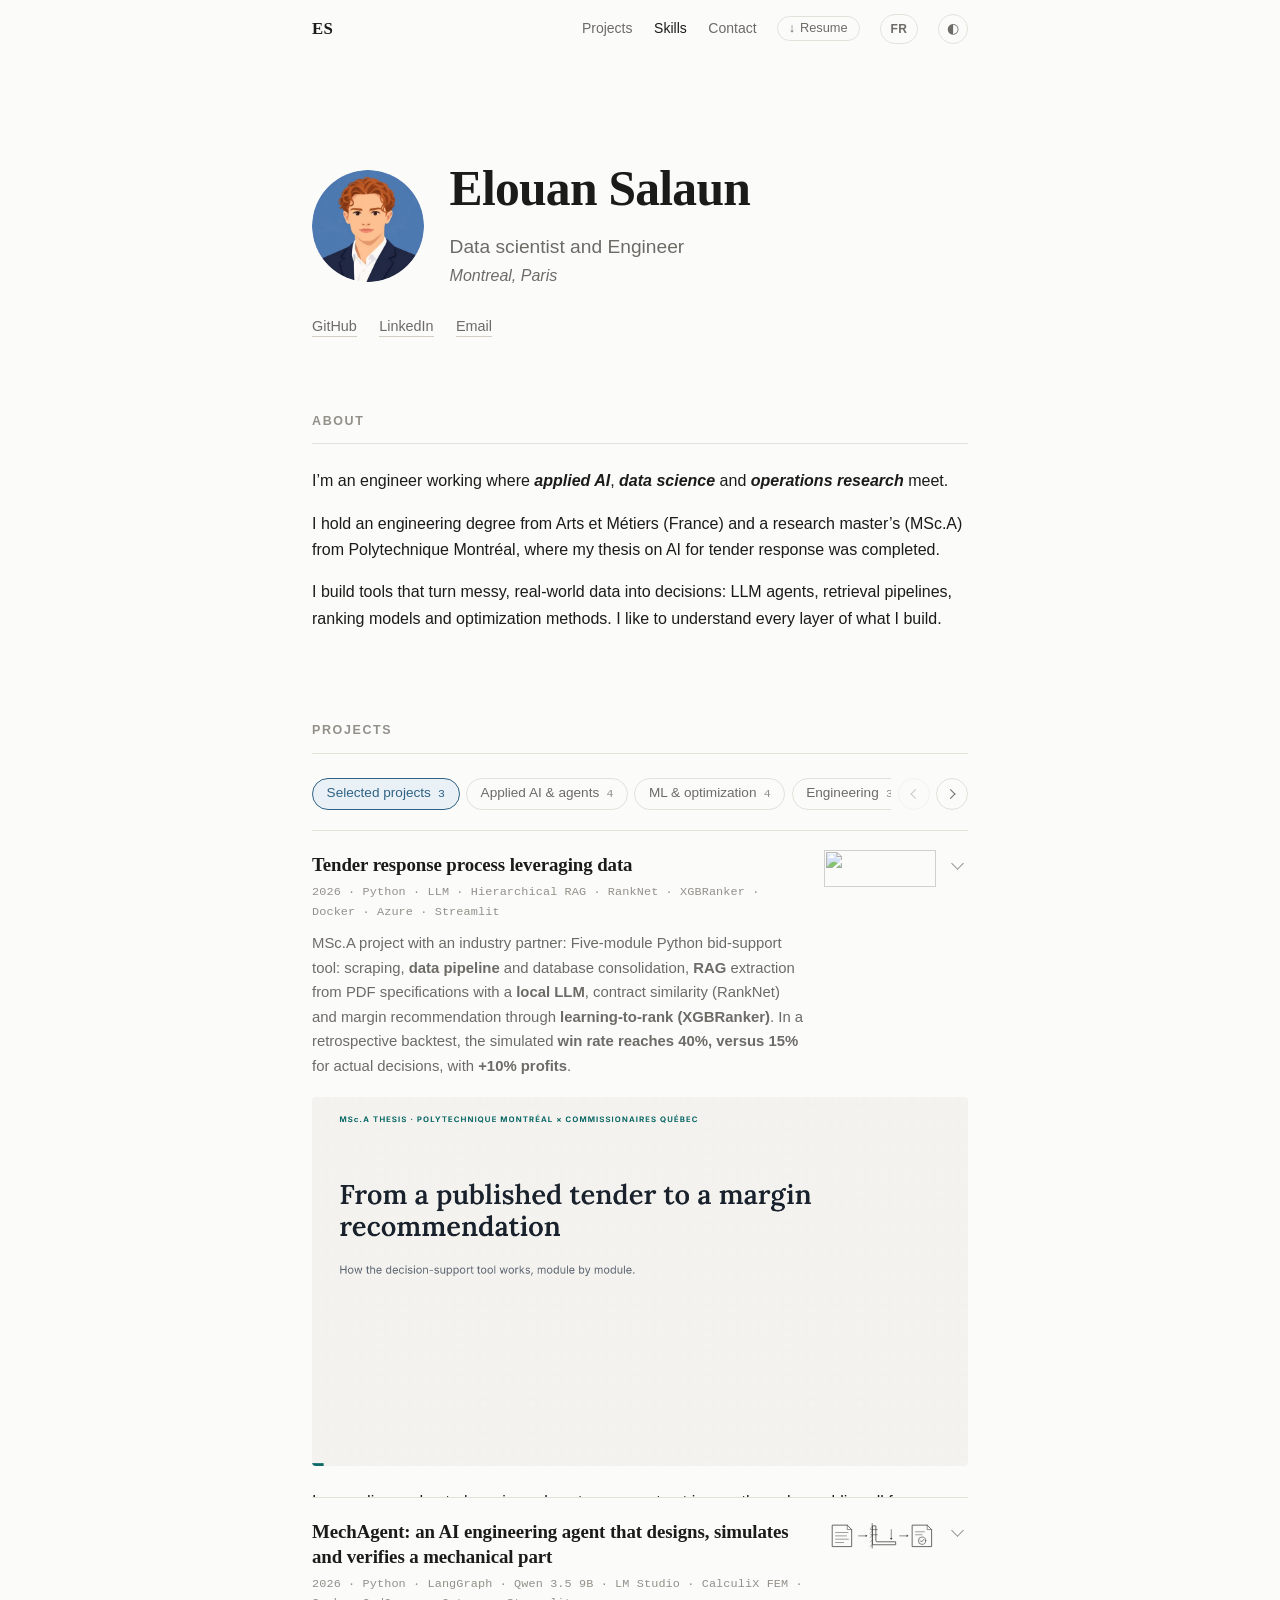
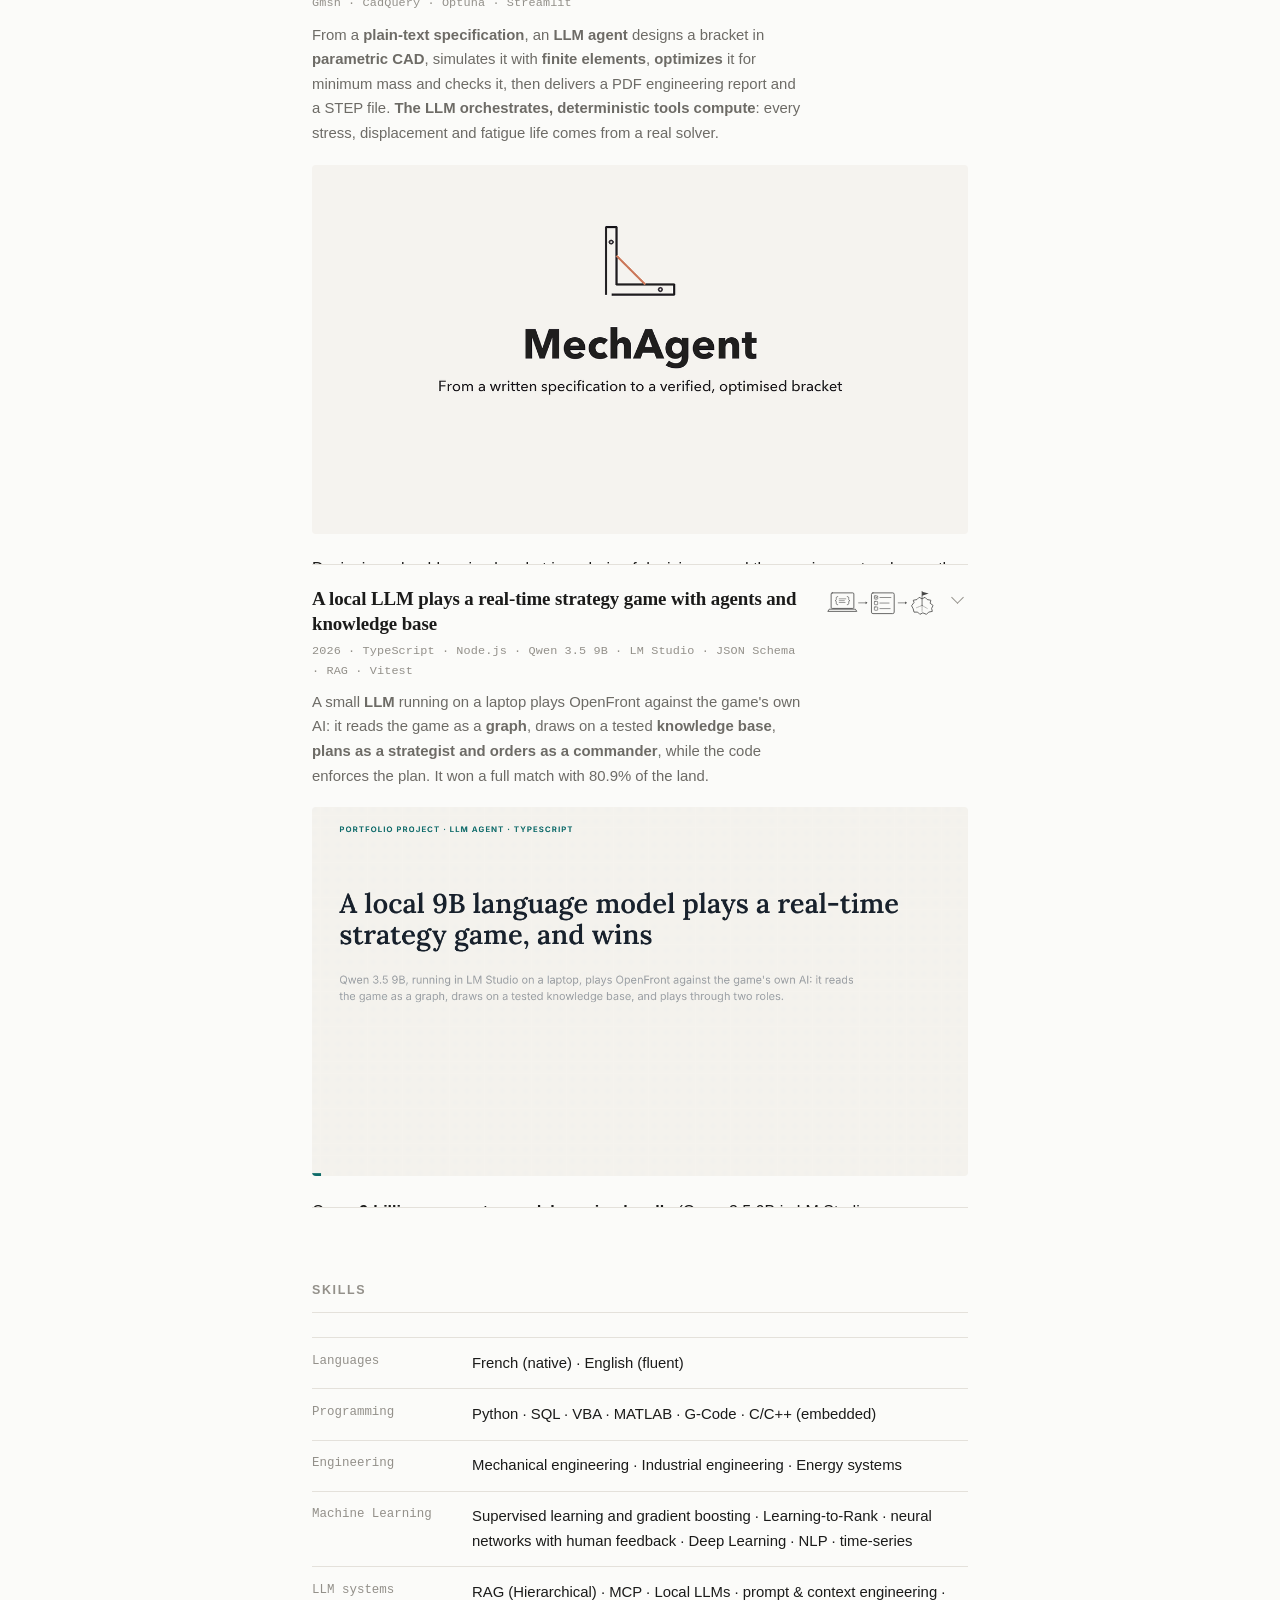
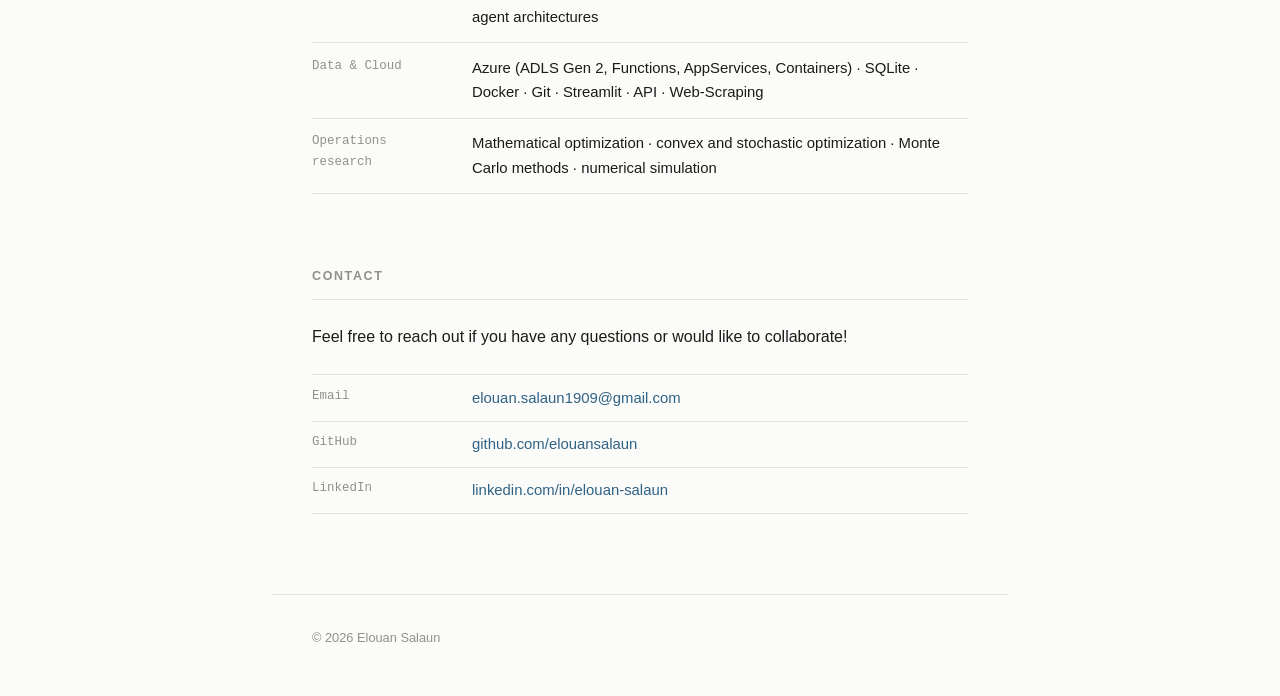
==== commit 8fe9f96a: "Adding MechAgent project" ====
--- a/index.html
+++ b/index.html
@@ -110,8 +110,8 @@
 
           <!-- Filled by main.js with copies of these projects; edit them in their own category. -->
           <div class="project-ref" data-ref="p-forecasting"></div>
+          <div class="project-ref" data-ref="p-mechagent"></div>
           <div class="project-ref" data-ref="p-llm-rts"></div>
-          <div class="project-ref" data-ref="p-seao"></div>
         </div>
 
         <!-- ==================== CATEGORY: APPLIED AI &AMP; AGENTS ==================== -->
@@ -540,6 +540,264 @@
               </div>
             </div>
           </article>-->
+
+          <!-- ---------- PROJECT: MECHAGENT ---------- -->
+          <article class="project" id="p-mechagent">
+            <h3 class="project-heading">
+              <button class="project-head" id="p-mechagent-btn" type="button"
+                      aria-expanded="false" aria-controls="p-mechagent-panel">
+                <span class="project-name">MechAgent: an AI engineering agent that designs, simulates and verifies a mechanical part</span>
+                <span class="project-meta">2026 · Python · LangGraph · Qwen 3.5 9B · LM Studio · CalculiX FEM · Gmsh · CadQuery · Optuna · Streamlit</span>
+                <span class="project-summary">From a <b>plain-text specification</b>, an <b>LLM agent</b> designs a bracket in <b>parametric CAD</b>, simulates it with <b>finite elements</b>, <b>optimizes</b> it for minimum mass and checks it, then delivers a PDF engineering report and a STEP file. <b>The LLM orchestrates, deterministic tools compute</b>: every stress, displacement and fatigue life comes from a real solver.</span>
+                <img class="project-icon" src="assets/img/icon_project_mech.svg" alt="" aria-hidden="true">
+                <span class="chevron" aria-hidden="true"></span>
+              </button>
+            </h3>
+
+            <img class="project-preview" src="assets/img/MechAgent/mechagent_explained.gif" alt="Animated explanation of MechAgent: a plain-text request turned by an LLM agent and deterministic engineering tools into a simulated, optimized and verified bracket, with a PDF report and a STEP file." width="1200" height="675" loading="lazy" decoding="async">
+
+            <div class="panel" id="p-mechagent-panel" role="region" aria-labelledby="p-mechagent-btn">
+              <div class="panel-inner">
+
+                <div class="rk">
+
+                  <div class="rk-top">
+                    <p>Designing a load-bearing bracket is a chain of decisions: read the requirements,
+                    choose the analyses, pick a material, size the geometry, simulate, iterate, and prove
+                    the result is correct. An LLM can drive that chain, but it must never be the source of
+                    an engineering number. In MechAgent, a <strong>local LLM reads the request and chooses
+                    between actions that engineering rules already allow</strong>; CAD, meshing, finite
+                    elements, fatigue and optimization are deterministic tools, and a design is only
+                    declared <strong>verified</strong> once every required check has run and passed.</p>
+
+                    <div class="rk-facts">
+                      <div class="rk-fact"><b>960.5 g</b><span>titanium shelf bracket under 2,000 N, verified in about 20 min on a laptop</span></div>
+                      <div class="rk-fact"><b>10 / 10</b><span>checks passed: solver, mesh, equilibrium, linearity, requirements, convergence</span></div>
+                      <div class="rk-fact"><b>6 / 6</b><span>analytical reference cases the FEM chain must reproduce before any result is trusted</span></div>
+                    </div>
+                  </div>
+
+                  <div class="rk-sec">
+                    <span class="rk-eyebrow">01 — How it works</span>
+                    <div class="rk-col">
+                      <h4>The LLM orchestrates, deterministic tools compute</h4>
+                      <p>The agent is a LangGraph state graph. The LLM appears at only two points: it
+                      extracts loads, mounting points and limits from the text, and every value it read
+                      is checked against the original text; later, it arbitrates between the actions
+                      the rules allow. Everything else is engineering rules and tools, and each node writes
+                      its decision to a trace tagged <code>[llm]</code>, <code>[rule]</code> or
+                      <code>[tool]</code>. Each optimization trial is a full chain: CadQuery builds the
+                      parametric bracket, Gmsh meshes it in quadratic tetrahedra, CalculiX solves it, then
+                      yield, displacement, fatigue (S-N curves, Miner) and buckling are checked.</p>
+                    </div>
+
+                    <figure>
+                      <div class="rk-frame">
+                        <svg viewBox="0 0 940 330" role="img" aria-label="The MechAgent workflow. The LLM parses the request; engineering rules review it and plan the analyses; deterministic tools validate the solver on six analytical cases, rank materials, run an Optuna search with one finite element evaluation per trial and verify the best designs on a finer mesh. A decide step, where rules list the allowed actions and the LLM picks one, loops back to the search to refine or widen it, or goes to the report, which delivers a status, a PDF and a STEP file.">
+                          <defs>
+                            <marker id="ma-c" viewBox="0 0 10 10" refX="9" refY="5" markerWidth="7" markerHeight="7" orient="auto-start-reverse">
+                              <path d="M0,0 L10,5 L0,10 z" fill="currentColor"/>
+                            </marker>
+                            <marker id="ma-h" viewBox="0 0 10 10" refX="9" refY="5" markerWidth="7" markerHeight="7" orient="auto-start-reverse">
+                              <path d="M0,0 L10,5 L0,10 z" fill="var(--hedge)"/>
+                            </marker>
+                          </defs>
+
+                          <!-- legend -->
+                          <g font-family="Source Sans 3, sans-serif" font-size="11" fill="currentColor">
+                            <rect x="14" y="14" width="14" height="10" rx="1" fill="none" stroke="var(--hedge)" stroke-width="1.8"/>
+                            <text x="34" y="23" opacity=".7">LLM</text>
+                            <rect x="80" y="14" width="14" height="10" rx="1" fill="none" stroke="currentColor" stroke-width="1.2" stroke-dasharray="3 2"/>
+                            <text x="100" y="23" opacity=".7">engineering rule</text>
+                            <rect x="210" y="14" width="14" height="10" rx="1" fill="none" stroke="currentColor" stroke-width="1.4"/>
+                            <text x="230" y="23" opacity=".7">deterministic tool</text>
+                          </g>
+
+                          <!-- first row, left to right -->
+                          <g font-family="IBM Plex Mono, monospace" text-anchor="middle">
+                            <rect x="14" y="56" width="156" height="68" rx="2" fill="none" stroke="var(--hedge)" stroke-width="2"/>
+                            <text x="92" y="82" fill="var(--hedge)" font-size="11.5">parse</text>
+                            <text x="92" y="100" fill="var(--hedge)" font-size="10" opacity=".85">reads the request</text>
+                            <text x="92" y="114" fill="var(--hedge)" font-size="10" opacity=".85">values checked vs. text</text>
+
+                            <rect x="205" y="56" width="156" height="68" rx="2" fill="none" stroke="currentColor" stroke-width="1.2" stroke-dasharray="4 3"/>
+                            <text x="283" y="82" fill="currentColor" font-size="11.5">review</text>
+                            <text x="283" y="100" fill="currentColor" font-size="10" opacity=".65">places the bracket</text>
+                            <text x="283" y="114" fill="currentColor" font-size="10" opacity=".65">flags missing data</text>
+
+                            <rect x="396" y="56" width="156" height="68" rx="2" fill="none" stroke="currentColor" stroke-width="1.2" stroke-dasharray="4 3"/>
+                            <text x="474" y="82" fill="currentColor" font-size="11.5">plan</text>
+                            <text x="474" y="100" fill="currentColor" font-size="10" opacity=".65">static · fatigue</text>
+                            <text x="474" y="114" fill="currentColor" font-size="10" opacity=".65">buckling · modal</text>
+
+                            <rect x="587" y="56" width="156" height="68" rx="2" fill="none" stroke="currentColor" stroke-width="1.4"/>
+                            <text x="665" y="82" fill="currentColor" font-size="11.5">validate_solver</text>
+                            <text x="665" y="100" fill="currentColor" font-size="10" opacity=".65">6 analytical cases</text>
+                            <text x="665" y="114" fill="currentColor" font-size="10" opacity=".65">must all pass</text>
+
+                            <rect x="778" y="56" width="156" height="68" rx="2" fill="none" stroke="currentColor" stroke-width="1.4"/>
+                            <text x="856" y="82" fill="currentColor" font-size="11.5">select_materials</text>
+                            <text x="856" y="100" fill="currentColor" font-size="10" opacity=".65">Ashby indices</text>
+                            <text x="856" y="114" fill="currentColor" font-size="10" opacity=".65">shortlist</text>
+                          </g>
+
+                          <!-- second row, right to left -->
+                          <g font-family="IBM Plex Mono, monospace" text-anchor="middle">
+                            <rect x="778" y="186" width="156" height="68" rx="2" fill="none" stroke="currentColor" stroke-width="1.4"/>
+                            <text x="856" y="212" fill="currentColor" font-size="11.5">search</text>
+                            <text x="856" y="230" fill="currentColor" font-size="10" opacity=".65">Optuna TPE</text>
+                            <text x="856" y="244" fill="currentColor" font-size="10" opacity=".65">1 full FEM per trial</text>
+
+                            <rect x="570" y="186" width="150" height="68" rx="2" fill="none" stroke="currentColor" stroke-width="1.4"/>
+                            <text x="645" y="212" fill="currentColor" font-size="11.5">verify</text>
+                            <text x="645" y="230" fill="currentColor" font-size="10" opacity=".65">finer mesh</text>
+                            <text x="645" y="244" fill="currentColor" font-size="10" opacity=".65">convergence study</text>
+
+                            <rect x="356" y="186" width="150" height="68" rx="2" fill="none" stroke="var(--hedge)" stroke-width="2.2"/>
+                            <text x="431" y="212" fill="var(--hedge)" font-size="11.5">decide</text>
+                            <text x="431" y="230" fill="var(--hedge)" font-size="10" opacity=".85">rules list actions</text>
+                            <text x="431" y="244" fill="var(--hedge)" font-size="10" opacity=".85">the LLM picks one</text>
+
+                            <rect x="150" y="186" width="140" height="68" rx="2" fill="none" stroke="currentColor" stroke-width="1.4"/>
+                            <text x="220" y="212" fill="currentColor" font-size="11.5">report</text>
+                            <text x="220" y="230" fill="currentColor" font-size="10" opacity=".65">PDF · STEP</text>
+                            <text x="220" y="244" fill="currentColor" font-size="10" opacity=".65">decision trace</text>
+
+                            <rect x="14" y="186" width="110" height="68" rx="2" fill="none" stroke="currentColor" stroke-width="1.2" stroke-dasharray="4 3" opacity=".85"/>
+                            <text x="69" y="216" fill="currentColor" font-size="11">status</text>
+                            <text x="69" y="234" fill="currentColor" font-size="10" opacity=".6">+ deliverables</text>
+                          </g>
+
+                          <g stroke="currentColor" stroke-width="1.4" fill="none" opacity=".6" marker-end="url(#ma-c)">
+                            <line x1="170" y1="90" x2="203" y2="90"/>
+                            <line x1="361" y1="90" x2="394" y2="90"/>
+                            <line x1="552" y1="90" x2="585" y2="90"/>
+                            <line x1="743" y1="90" x2="776" y2="90"/>
+                            <line x1="856" y1="124" x2="856" y2="184"/>
+                            <line x1="778" y1="220" x2="722" y2="220"/>
+                            <line x1="570" y1="220" x2="508" y2="220"/>
+                            <line x1="150" y1="220" x2="126" y2="220"/>
+                          </g>
+
+                          <!-- the LLM's two exits from decide -->
+                          <g stroke="var(--hedge)" stroke-width="1.5" fill="none" marker-end="url(#ma-h)">
+                            <line x1="356" y1="220" x2="292" y2="220"/>
+                            <path d="M431,254 L431,288 L856,288 L856,258"/>
+                          </g>
+                          <g font-family="Source Sans 3, sans-serif" font-size="10.5" fill="var(--hedge)" text-anchor="middle">
+                            <text x="323" y="210">accept</text>
+                            <text x="323" y="238">or stop</text>
+                            <text x="643" y="306">refine / widen_search</text>
+                          </g>
+                        </svg>
+                      </div>
+                      <figcaption><b>Two LLM steps in a deterministic workflow.</b> Unreadable text, a blocking question, an analysis that is not implemented or a failed solver validation stop the run early with an explicit status, instead of producing an unchecked design.</figcaption>
+                    </figure>
+
+                    <div class="rk-tablewrap">
+                      <table class="rk-prose">
+                        <caption>The LLM never chooses freely. After each verification the rules compute which actions are allowed; the LLM only arbitrates when there is more than one, and an answer outside the list falls back to the rule default.</caption>
+                        <thead>
+                          <tr><th>Situation after verification</th><th>Allowed actions</th></tr>
+                        </thead>
+                        <tbody>
+                          <tr><td>Valid design, a requirement within 10% of its limit, or no iteration left</td><td><code>accept</code></td></tr>
+                          <tr><td>Valid design with margin left on every requirement</td><td><code>refine</code>, <code>accept</code></td></tr>
+                          <tr><td>Valid designs found, none passed the final verification</td><td><code>refine</code>, <code>stop</code></td></tr>
+                          <tr><td>No valid design found</td><td><code>widen_search</code>, <code>stop</code></td></tr>
+                          <tr><td>No valid design and no iteration left</td><td><code>stop</code></td></tr>
+                        </tbody>
+                      </table>
+                    </div>
+                  </div>
+
+                  <div class="rk-sec">
+                    <span class="rk-eyebrow">02 — Skills</span>
+                    <ul class="rk-plain">
+                      <li><b>LLM agents with guardrails.</b> A LangGraph state graph around a local LLM
+                      (Qwen 3.5 9B in LM Studio, no cloud API); decisions restricted to rule-allowed
+                      actions, every extracted number and vector checked against the source text, and
+                      every decision traced with its source.</li>
+                      <li><b>Finite element analysis.</b> Linear static FEM with quadratic tetrahedra
+                      (CalculiX, Gmsh), mesh quality, equilibrium and linearity checks, mesh convergence,
+                      and a solver chain validated against 6 analytical cases.</li>
+                      <li><b>Fatigue and strength.</b> S-N curves with Marin factors, Goodman, Gerber and
+                      Soderberg mean stress corrections, rainflow counting, Miner damage, buckling
+                      screening.</li>
+                      <li><b>Parametric CAD.</b> A CadQuery L bracket with ribs and fillets, placed on
+                      arbitrary mounting points by frame transforms and exported as STEP in the request's
+                      global frame.</li>
+                      <li><b>Optimization and materials.</b> Mass minimization under constraints with Optuna,
+                      warm-started refinement, material ranking with Ashby indices and a cost model.</li>
+                      <li><b>Software engineering.</b> Pydantic data models, a single enforced unit system,
+                      186 tests (unit tests with a fake LLM, smoke tests on the real solvers), a Streamlit
+                      app with background runs, and a PDF report built with ReportLab and PyVista.</li>
+                    </ul>
+                  </div>
+
+                  <div class="rk-sec">
+                    <span class="rk-eyebrow">03 — Results</span>
+                    <div class="rk-col">
+                      <p>On a titanium shelf bracket under a 2,000 N static load, the LLM chose
+                      <code>refine</code> after the first iteration (1,004.7 g, 14% margin on displacement);
+                      after the second (960.5 g, 7% margin) the rules allowed only <code>accept</code>.
+                      <strong>Final design: Ti-6Al-4V, 960.5 g, 1.86 mm displacement for a 2 mm limit, a
+                      yield safety factor of 7.34 for 2 required, 10 / 10 checks passed.</strong> A second
+                      example, an aluminium wall bracket under one million load cycles, ends verified at
+                      239 g of Al7075-T6, 19% lighter than its first iteration.</p>
+                    </div>
+
+                    <div class="rk-shots">
+                      <figure>
+                        <div class="rk-frame rk-frame--img">
+                          <img src="assets/img/MechAgent/result_von_mises.png" alt="Von Mises stress on the deformed L bracket, magnified six times: low stress in dark blue on the vertical flange, yellow to orange across the base, and red concentrations at the two bolt holes and along the bend." width="1400" height="1000" loading="lazy" decoding="async">
+                        </div>
+                        <figcaption><b>Von Mises stress (MPa).</b> The scale is capped at the 120 MPa
+                        design stress; higher values sit at the rigid bolt supports.</figcaption>
+                      </figure>
+                      <figure>
+                        <div class="rk-frame rk-frame--img">
+                          <img src="assets/img/MechAgent/result_displacement.png" alt="Displacement on the deformed L bracket, magnified six times: zero at the bolted base, increasing through the bend to a maximum of 1.86 mm at the top edge of the flange that carries the load." width="1400" height="1000" loading="lazy" decoding="async">
+                        </div>
+                        <figcaption><b>Displacement (mm).</b> 1.86 mm at the loaded flange, for a 2 mm
+                        limit.</figcaption>
+                      </figure>
+                    </div>
+
+                    <div class="rk-shots">
+                      <figure>
+                        <div class="rk-frame rk-frame--img">
+                          <img src="assets/img/MechAgent/streamlit_request.png" alt="The Streamlit app, dark theme: the plain-text specification of a titanium shelf bracket, its interpretation as a bracket frame in global coordinates with the derived dimensions, and the analysis plan table where static analysis is required and fatigue, buckling and modal are not, each with its method and reason." width="1920" height="1049" loading="lazy" decoding="async">
+                        </div>
+                        <figcaption><b>The request, as understood.</b> The bracket placed in the global frame,
+                        and each analysis required or not, with its reason.</figcaption>
+                      </figure>
+                      <figure>
+                        <div class="rk-frame rk-frame--img">
+                          <img src="assets/img/MechAgent/decision_trace.png" alt="The decision trace of the titanium run in the Streamlit app: 17 numbered steps tagged llm, rule or tool, from parsing and planning through solver validation, material selection, two search and verify iterations, an LLM decision to refine and a final rule decision to accept, with download buttons for report.pdf, report.md and design.step." width="1920" height="1048" loading="lazy" decoding="async">
+                        </div>
+                        <figcaption><b>The decision trace.</b> 17 steps, each tagged with who decided:
+                        the LLM, a rule or a tool.</figcaption>
+                      </figure>
+                    </div>
+                  </div>
+
+                  <p class="rk-foot">Personal project. The first supported component is a two-bolt L
+                  bracket, optimized parametrically rather than by topology optimization; modal analysis
+                  is not implemented, so a request that needs it is marked unverifiable rather than
+                  passed. Next steps: a contact-based bolted joint, buckling and modal FEM, more component
+                  types and a mass–cost Pareto front.</p>
+
+                </div>
+
+                <p class="project-links">
+                  <a href="https://github.com/elouansalaun/MechAgent">Repository ↗</a>
+                  <a href="https://github.com/elouansalaun/MechAgent/blob/main/docs/media/example_report.pdf">Example report (PDF) ↗</a>
+                </p>
+
+              </div>
+            </div>
+          </article>
 
           <!-- ---------- PROJECT 2 ---------- -->
           <article class="project" id="p-seao">
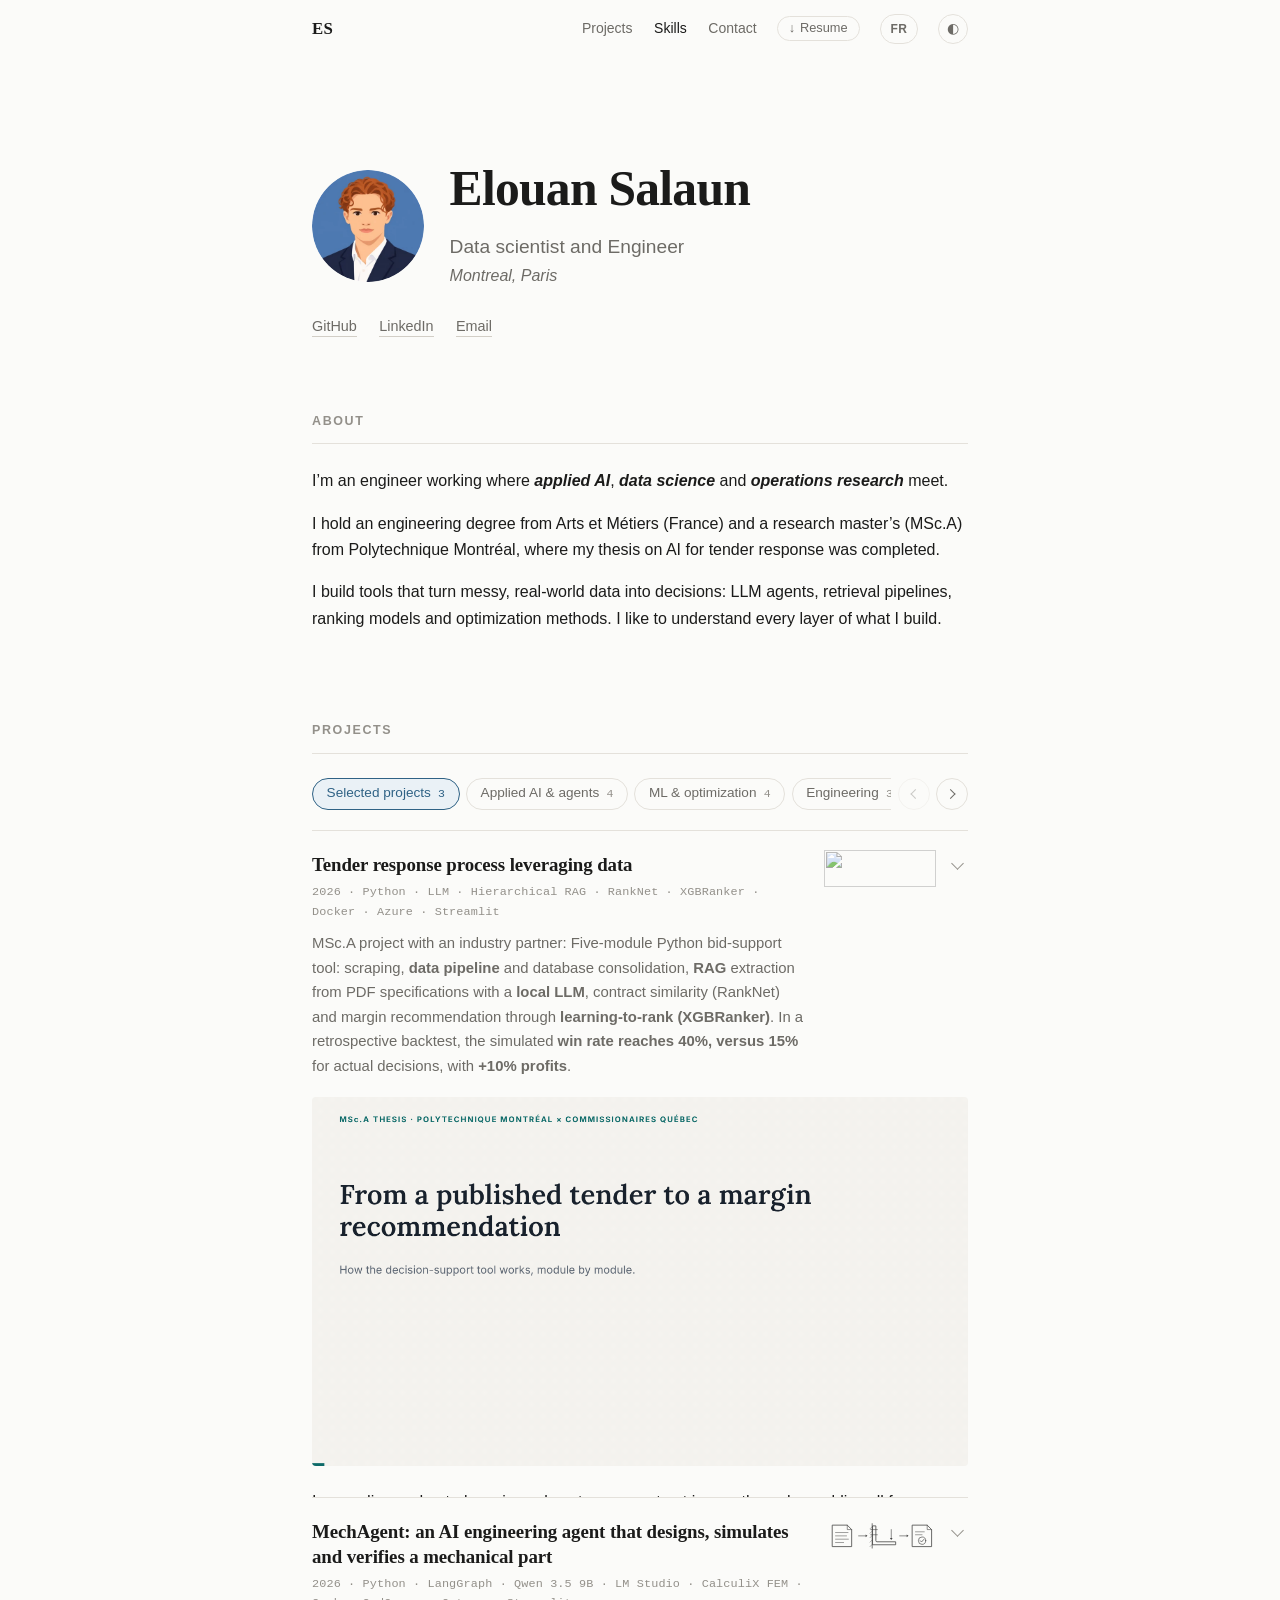
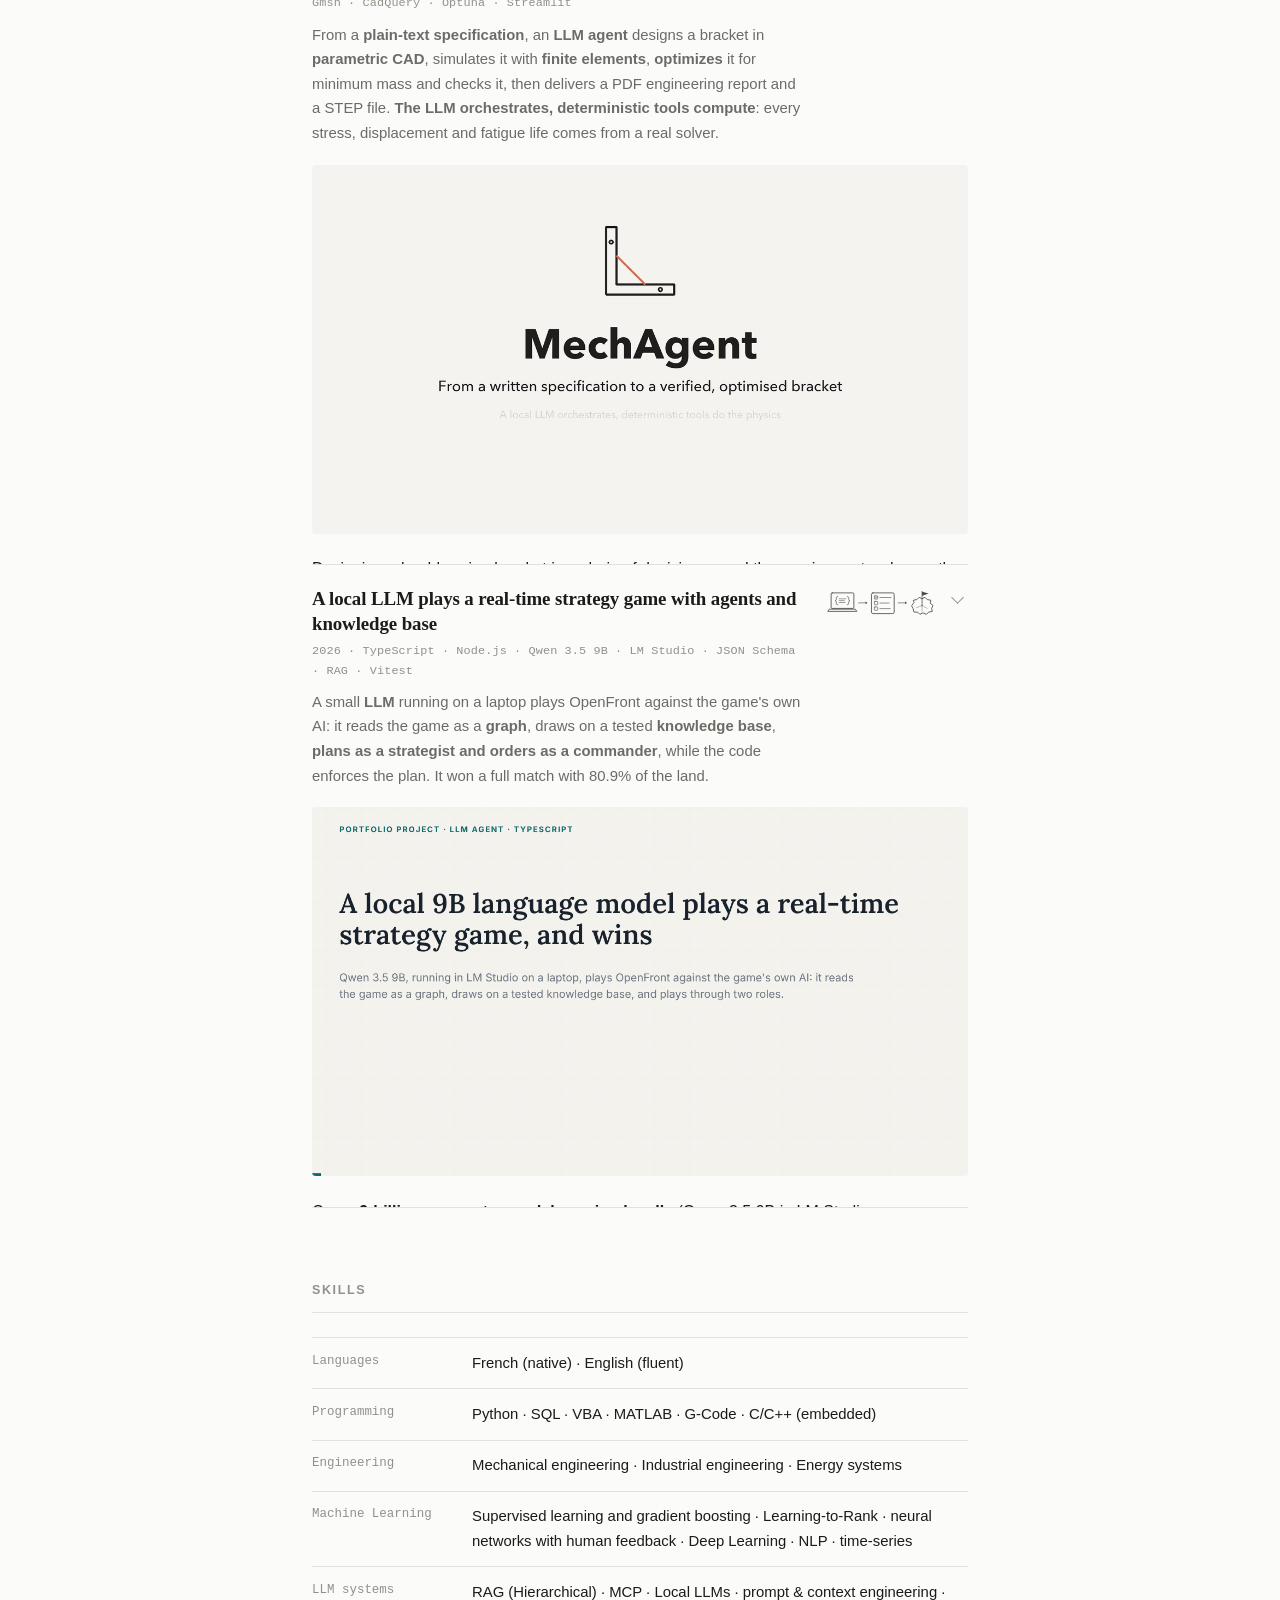
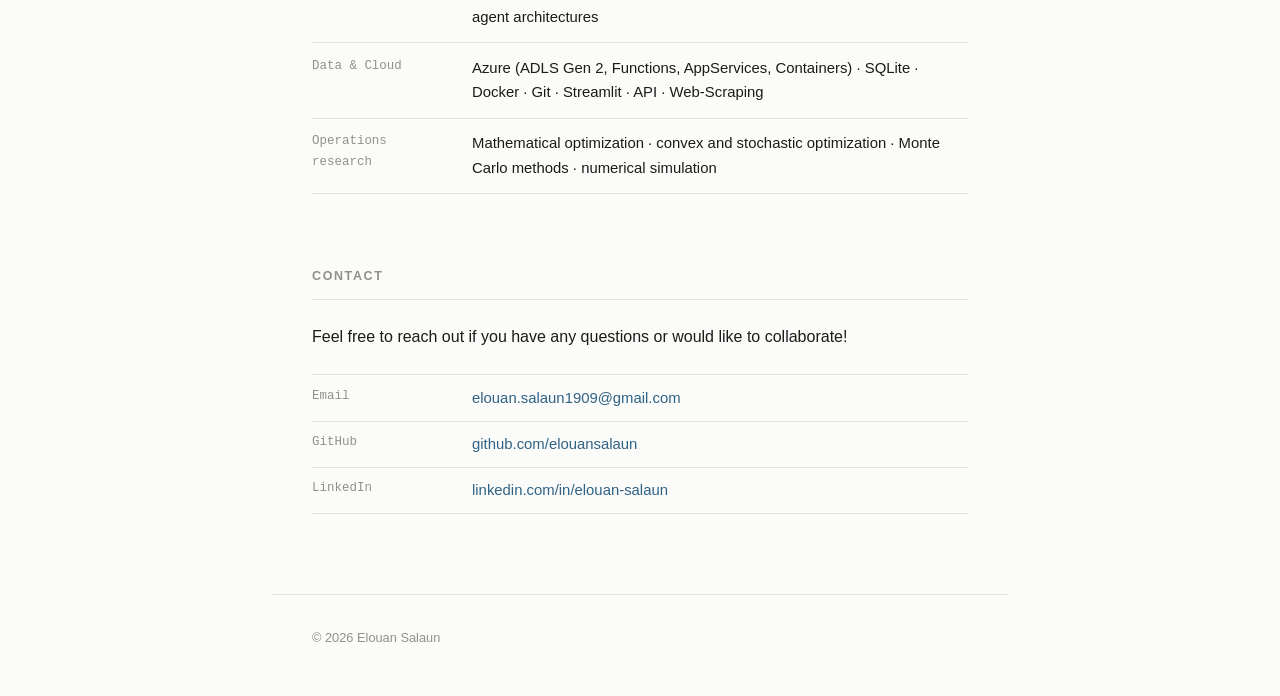
==== commit 28db6e25: "adding robot project" ====
--- a/index.html
+++ b/index.html
@@ -1130,6 +1130,253 @@
         <!-- ==================== CATEGORY: ML &AMP; OPTIMIZATION ==================== -->
         <div class="cat-slide" id="cat-ml" role="tabpanel" aria-labelledby="cat-ml-tab">
           <p class="cat-label">ML &amp; optimization</p>
+
+          <!-- ---------- PROJECT: ROBOT ARM WORLD MODEL ---------- -->
+          <article class="project" id="p-robot-arm">
+            <h3 class="project-heading">
+              <button class="project-head" id="p-robot-arm-btn" type="button"
+                      aria-expanded="false" aria-controls="p-robot-arm-panel">
+                <span class="project-name">Robot arm pick-and-place: reinforcement learning against a learned world model</span>
+                <span class="project-meta">2025 · Python · MuJoCo · PyTorch · SAC · Stable-Baselines3 · world model · MPC · OpenCV</span>
+                <span class="project-summary">A simulated <b>6-DOF robot arm</b> finds an object with an <b>RGB-D camera</b>, picks it up and places it on a platform, while shape, mass, friction and positions change every episode. Everything is built from scratch to compare three controllers: <b>scripted inverse kinematics</b>, a <b>SAC reinforcement learning</b> policy and <b>MPC through a learned world model</b>. On unseen positions, the world model keeps <b>64% success against 16%</b> for the policy.</span>
+                <img class="project-icon" src="assets/img/icon_project_robot.svg" alt="" aria-hidden="true">
+                <span class="chevron" aria-hidden="true"></span>
+              </button>
+            </h3>
+
+            <img class="project-preview" src="assets/img/RobotArm/robot_world_model_explained.gif" alt="Animated explanation of the robot arm project: a simulated arm sees an object with a camera, and a scripted controller, a reinforcement learning policy and a planner using a learned world model each pick it up and place it on a target platform." width="1200" height="675" loading="lazy" decoding="async">
+
+            <div class="panel" id="p-robot-arm-panel" role="region" aria-labelledby="p-robot-arm-btn">
+              <div class="panel-inner">
+
+                <div class="rk">
+
+                  <div class="rk-top">
+                    <p>Should a robot learn a policy that maps states to actions, or learn how the world
+                    responds and plan through that model? To find out, I built the whole pipeline from
+                    scratch: robot model, kinematics, perception, reinforcement learning, a learned dynamics
+                    model and a planner. A simulated arm has to find an object, pick it up and place it on
+                    a target, and <strong>three controllers are compared on the same fixed test
+                    episodes</strong>, including conditions they never saw in training. Everything runs in
+                    MuJoCo on two CPU cores, with no robot and no GPU.</p>
+
+                    <div class="rk-facts">
+                      <div class="rk-fact"><b>64% vs 16%</b><span>success on unseen object positions: planning through the world model against the SAC policy</span></div>
+                      <div class="rk-fact"><b>70 → 88%</b><span>on unseen objects once the planner penalises disagreement between the models of its ensemble</span></div>
+                      <div class="rk-fact"><b>≈1 mm</b><span>object localisation from a single RGB-D frame, under noise, lighting changes and clutter</span></div>
+                    </div>
+                  </div>
+
+                  <div class="rk-sec">
+                    <span class="rk-eyebrow">01 — How it works</span>
+                    <div class="rk-col">
+                      <h4>One task, three controllers, one benchmark</h4>
+                      <p>Each episode is a scenario sampled from a configuration: object shape, size, mass,
+                      friction, and object and target positions. The camera turns one RGB-D frame into
+                      the object's position, yaw and size by depth back-projection, colour segmentation and
+                      geometric fitting. The three controllers then receive the same state and are scored
+                      on the same reward.</p>
+                    </div>
+
+                    <div class="rk-tablewrap">
+                      <table class="rk-prose">
+                        <caption>The three controllers.</caption>
+                        <thead>
+                          <tr><th>Controller</th><th>How it decides</th></tr>
+                        </thead>
+                        <tbody>
+                          <tr><td>Scripted</td><td>Hand-written phases, minimum-jerk Cartesian trajectories, closed-form inverse kinematics, and a retry when a grasp fails</td></tr>
+                          <tr><td>SAC</td><td>A neural policy trained by reinforcement learning, 300k steps with 100 scripted demonstrations mixed into every batch</td></tr>
+                          <tr><td>MPC</td><td>Plans through a learned dynamics model, an ensemble of 5 neural networks, and replans at every step</td></tr>
+                        </tbody>
+                      </table>
+                    </div>
+
+                    <figure>
+                      <div class="rk-frame">
+                        <svg viewBox="0 44 940 246" role="img" aria-label="The model predictive control loop. The RGB-D camera estimates the object pose to about 1 mm; the 33-dimensional state goes to a cross-entropy method planner, which sends 256 candidate action sequences of 0.5 s to an ensemble of 5 neural networks; the ensemble returns predicted states and their spread, each sequence is scored by reward minus a penalty on the ensemble's disagreement, and only the first action of the best sequence is applied to the simulated arm before replanning, about 190 ms per decision.">
+                          <defs>
+                            <marker id="ra-c" viewBox="0 0 10 10" refX="9" refY="5" markerWidth="7" markerHeight="7" orient="auto-start-reverse">
+                              <path d="M0,0 L10,5 L0,10 z" fill="currentColor"/>
+                            </marker>
+                            <marker id="ra-h" viewBox="0 0 10 10" refX="9" refY="5" markerWidth="7" markerHeight="7" orient="auto-start-reverse">
+                              <path d="M0,0 L10,5 L0,10 z" fill="var(--hedge)"/>
+                            </marker>
+                          </defs>
+
+                          <g font-family="IBM Plex Mono, monospace" text-anchor="middle">
+                            <rect x="14" y="70" width="156" height="72" rx="2" fill="none" stroke="currentColor" stroke-width="1.2" stroke-dasharray="4 3" opacity=".85"/>
+                            <text x="92" y="96" fill="currentColor" font-size="11.5">RGB-D camera</text>
+                            <text x="92" y="114" fill="currentColor" font-size="10" opacity=".65">segment + fit</text>
+                            <text x="92" y="128" fill="currentColor" font-size="10" opacity=".65">pose ≈ 1 mm</text>
+
+                            <rect x="214" y="70" width="140" height="72" rx="2" fill="none" stroke="currentColor" stroke-width="1.4"/>
+                            <text x="284" y="96" fill="currentColor" font-size="11.5">state</text>
+                            <text x="284" y="114" fill="currentColor" font-size="10" opacity=".65">33 dims</text>
+                            <text x="284" y="128" fill="currentColor" font-size="10" opacity=".65">object, gripper</text>
+
+                            <rect x="398" y="70" width="170" height="72" rx="2" fill="none" stroke="var(--hedge)" stroke-width="2"/>
+                            <text x="483" y="96" fill="var(--hedge)" font-size="11.5">CEM planner</text>
+                            <text x="483" y="114" fill="var(--hedge)" font-size="10" opacity=".85">256 action sequences</text>
+                            <text x="483" y="128" fill="var(--hedge)" font-size="10" opacity=".85">of 0.5 s each</text>
+
+                            <rect x="672" y="58" width="170" height="72" rx="2" fill="none" stroke="currentColor" stroke-width="1" opacity=".4"/>
+                            <rect x="666" y="64" width="170" height="72" rx="2" fill="var(--surface)" stroke="currentColor" stroke-width="1.1" opacity=".7"/>
+                            <rect x="660" y="70" width="170" height="72" rx="2" fill="var(--surface)" stroke="currentColor" stroke-width="1.6"/>
+                            <text x="745" y="96" fill="currentColor" font-size="11.5">world model</text>
+                            <text x="745" y="114" fill="currentColor" font-size="10" opacity=".65">ensemble of 5 MLPs</text>
+                            <text x="745" y="128" fill="currentColor" font-size="10" opacity=".65">next state + contact</text>
+
+                            <rect x="398" y="214" width="170" height="60" rx="2" fill="none" stroke="currentColor" stroke-width="1.4"/>
+                            <text x="483" y="240" fill="currentColor" font-size="11.5">MuJoCo arm</text>
+                            <text x="483" y="258" fill="currentColor" font-size="10" opacity=".65">6-DOF + gripper</text>
+                          </g>
+
+                          <g stroke="currentColor" stroke-width="1.4" fill="none" opacity=".6" marker-end="url(#ra-c)">
+                            <line x1="170" y1="106" x2="212" y2="106"/>
+                            <line x1="354" y1="106" x2="396" y2="106"/>
+                            <path d="M398,244 L92,244 L92,146"/>
+                          </g>
+                          <g stroke="var(--hedge)" stroke-width="1.5" fill="none" marker-end="url(#ra-h)">
+                            <line x1="568" y1="94" x2="656" y2="94"/>
+                            <line x1="660" y1="124" x2="572" y2="124"/>
+                            <line x1="483" y1="142" x2="483" y2="210"/>
+                          </g>
+
+                          <g font-family="Source Sans 3, sans-serif" font-size="10.5" fill="currentColor" opacity=".6">
+                            <text x="614" y="84" text-anchor="middle">sequences</text>
+                            <text x="614" y="158" text-anchor="middle">states, spread</text>
+                            <text x="475" y="182" text-anchor="end">first action only</text>
+                            <text x="245" y="236" text-anchor="middle">replan at every step · ≈190 ms per decision</text>
+                          </g>
+                          <text x="745" y="196" text-anchor="middle" font-family="IBM Plex Mono, monospace" font-size="10.5" fill="var(--hedge)">score = reward − λ · disagreement</text>
+                        </svg>
+                      </div>
+                      <figcaption><b>Planning through a learned model.</b> The ensemble's disagreement
+                      measures how far the model is from what it was trained on; adding it to the cost keeps
+                      the planner away from actions the model cannot predict.</figcaption>
+                    </figure>
+
+                    <figure>
+                      <div class="rk-frame rk-frame--img">
+                        <img src="assets/img/RobotArm/controllers_comparison.gif" alt="Three side-by-side simulations of the same scenario: the scripted controller, the SAC policy and the MPC planner each move the arm to a red cube on a table, grasp it and place it on a green platform." width="720" height="180" loading="lazy" decoding="async">
+                      </div>
+                      <figcaption><b>The same scenario, three controllers:</b> scripted (inverse kinematics and trajectories), SAC and MPC with the world model.</figcaption>
+                    </figure>
+                  </div>
+
+                  <div class="rk-sec">
+                    <span class="rk-eyebrow">02 — Skills</span>
+                    <ul class="rk-plain">
+                      <li><b>Robotics.</b> An MJCF arm with a two-finger gripper, position servos and tuned
+                      contacts; forward kinematics and Jacobian matching MuJoCo to 10⁻¹⁵, closed-form
+                      inverse kinematics returning all 8 branches, and damped least squares at every
+                      control step.</li>
+                      <li><b>Computer vision.</b> Object position, yaw and size from a single RGB-D frame,
+                      tested under depth noise, missing pixels, lighting changes and occluding
+                      distractors.</li>
+                      <li><b>Reinforcement learning.</b> A Gymnasium environment and SAC (Stable-Baselines3).
+                      Pure SAC never learned to grasp; mixing scripted demonstrations into every batch
+                      (RLPD) brought it to 85–100% validation success.</li>
+                      <li><b>World models and planning.</b> An ensemble of 5 MLPs predicting the next state
+                      and the risk of an unwanted contact, trained on about 120,000 transitions; a
+                      cross-entropy method planner with an uncertainty-aware cost.</li>
+                      <li><b>Evaluation.</b> Fixed test sets, 95% Wilson confidence intervals, 3 seeds,
+                      replayable simulator snapshots, resumable long jobs and unit tests from kinematics
+                      to the world model.</li>
+                    </ul>
+                  </div>
+
+                  <div class="rk-sec">
+                    <span class="rk-eyebrow">03 — Results</span>
+
+                    <div class="rk-tablewrap">
+                      <table>
+                        <caption>Success rate over the same 50 test episodes per condition; SAC is pooled over
+                        3 seeds. "With camera" uses the estimated object pose instead of the true one.</caption>
+                        <thead>
+                          <tr><th>Controller</th><th>Nominal</th><th>New positions</th><th>New objects</th><th>Heavier, slippery</th><th>With camera</th></tr>
+                        </thead>
+                        <tbody>
+                          <tr><td>Scripted (IK)</td><td>100%</td><td>100%</td><td>100%</td><td>100%</td><td>96%</td></tr>
+                          <tr><td>SAC</td><td>86%</td><td class="rk-bad">16%</td><td>69%</td><td>83%</td><td>60%</td></tr>
+                          <tr><td>MPC</td><td>86%</td><td class="rk-good">64%</td><td>70%</td><td>84%</td><td>68%</td></tr>
+                          <tr class="rk-hero"><td>MPC + uncertainty penalty</td><td>80%</td><td>58%</td><td class="rk-good">88%</td><td class="rk-good">96%</td><td>64%</td></tr>
+                        </tbody>
+                      </table>
+                    </div>
+
+                    <ul class="rk-plain">
+                      <li><b>Equal in training, different outside it.</b> SAC and MPC both reach 86% on the
+                      training distribution, but the policy does not extrapolate to positions it has never
+                      seen (16%), while the learned dynamics carry over (64%).</li>
+                      <li><b>The model's own uncertainty pays off on new dynamics.</b> Penalising
+                      disagreement between ensemble members gains 12 to 18 points on unseen objects and
+                      physics, at a small cost on familiar ones.</li>
+                      <li><b>The camera is good enough for the script, not for the learned
+                      controllers.</b> Localisation is about 1 mm, but SAC and MPC lose 18 to 26 points
+                      because they rely on quantities the camera measures badly, such as velocities and
+                      the orientation of symmetric objects.</li>
+                      <li><b>The scripted controller is the reference</b>, it never fails here, but it
+                      encodes the task entirely by hand and is the slowest; SAC is the fastest (34 steps
+                      against 60) and about 400 times cheaper per decision than MPC.</li>
+                    </ul>
+
+                    <div class="rk-shots">
+                      <figure>
+                        <div class="rk-frame rk-frame--img">
+                          <img src="assets/img/RobotArm/sac_learning_curves.png" alt="SAC validation success on 40 fixed scenarios against environment steps: SAC with demonstrations, averaged over 3 seeds, rises from 0 to about 90% at 300,000 steps, while SAC from scratch stays at 0 throughout." width="902" height="572" loading="lazy" decoding="async">
+                        </div>
+                        <figcaption><b>Demonstrations make SAC learn.</b> From scratch it never grasps;
+                        with demonstrations in every batch it reaches about 90%.</figcaption>
+                      </figure>
+                      <figure>
+                        <div class="rk-frame rk-frame--img">
+                          <img src="assets/img/RobotArm/uncertainty_sweep.png" alt="MPC success rate against the weight of the ensemble disagreement in the planning cost, from 0 to 0.2: on new objects it rises from 70% to 90% at 0.1 then drops to 68% at 0.2; on the nominal condition it slowly falls from 86% to 66%." width="853" height="572" loading="lazy" decoding="async">
+                        </div>
+                        <figcaption><b>How much to trust the model.</b> A moderate penalty helps on new
+                        objects; too much makes the planner too cautious everywhere.</figcaption>
+                      </figure>
+                    </div>
+
+                    <figure>
+                      <div class="rk-frame rk-frame--img">
+                        <img src="assets/img/RobotArm/world_model_error.png" alt="Two log-scale panels of the world model's median open-loop prediction error on held-out episodes, for the object position and the gripper position, at 1, 5 and 10 steps of 50 ms. The model stays between about 0.3 and 8 mm, in free motion and in contact, while a 'nothing moves' baseline reaches 50 to 100 mm at 10 steps." width="1376" height="739" loading="lazy" decoding="async">
+                      </div>
+                      <figcaption><b>The world model, open loop.</b> Under 1 cm of error over 0.5 s, against
+                      50 to 100 mm for assuming nothing moves once the arm or the object is in motion; its ensemble spread tracks the real error
+                      (log correlation 0.76), which is what the planner's penalty relies on.</figcaption>
+                    </figure>
+
+                    <figure>
+                      <div class="rk-frame rk-frame--img">
+                        <img src="assets/img/RobotArm/perception_detections.jpg" alt="Six camera views of the table with the detected object marked by its centre and a yellow yaw line: clean, realistic, lighting and heavy noise on the nominal cube or cylinder, a new object shape, and a cluttered scene with grey distractor objects next to the target." width="1440" height="720" loading="lazy" decoding="async">
+                      </div>
+                      <figcaption><b>Perception under noise and clutter.</b> Detected position and yaw drawn on
+                      the camera image, from a clean frame to heavy noise and occluding distractors.</figcaption>
+                    </figure>
+
+                    <ul class="rk-plain">
+                      <li><b>Bugs only the full loop reveals.</b> A planner exploiting the reward by throwing
+                      objects onto the platform; a sampling distribution unable to express "go down, then
+                      hold still"; a 1 mm camera error turned into a 10-sigma input for the policy by its
+                      input normalisation.</li>
+                    </ul>
+                  </div>
+
+                  <p class="rk-foot">Personal project, in simulation only. Fixed test sets and 95% confidence
+                  intervals everywhere: an early 20-episode test showed an improvement that vanished on 50
+                  episodes.</p>
+
+                </div>
+
+                <p class="project-links">
+                  <a href="https://github.com/elouansalaun/Robotic_arm_rl_wm">Repository ↗</a>
+                </p>
+
+              </div>
+            </div>
+          </article>
 
           <!-- ---------- PROJECT: FROM NEURON TO AGI ---------- -->
           <article class="project" id="p-neuron-agi">
